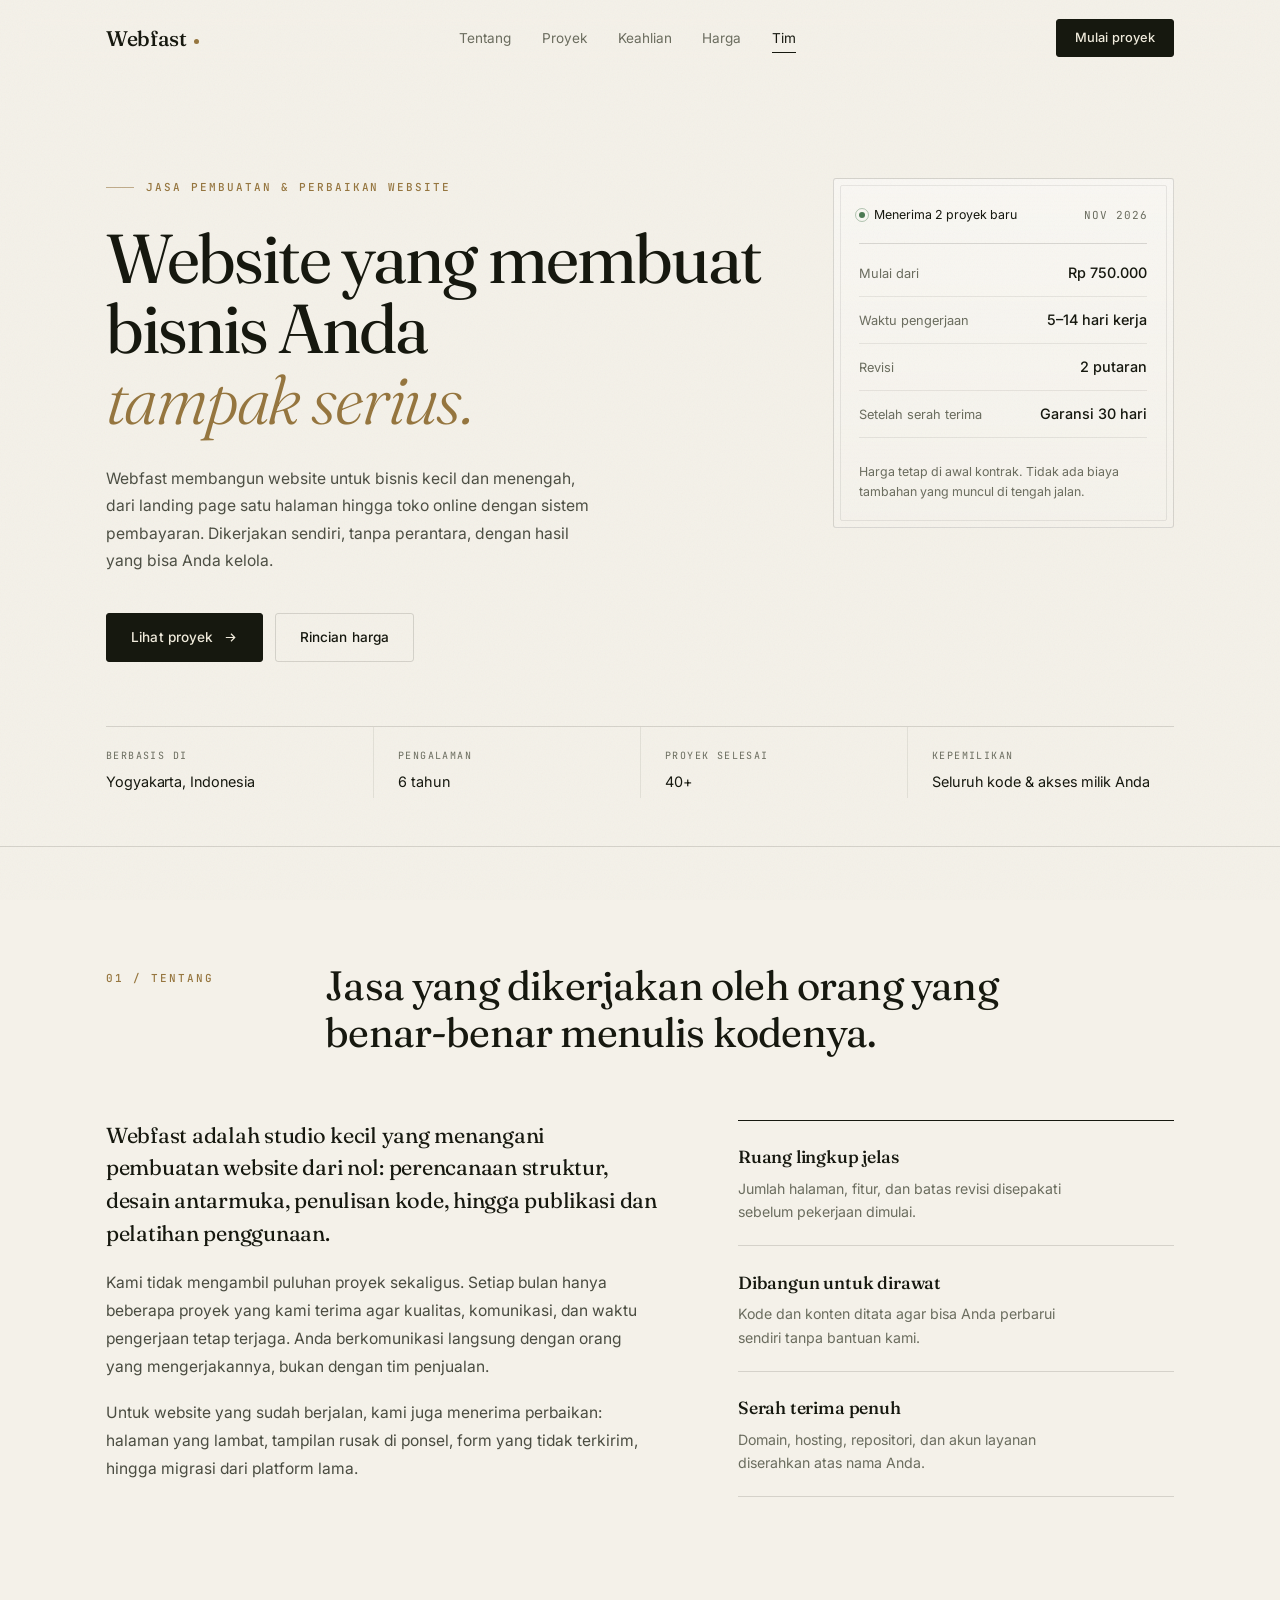
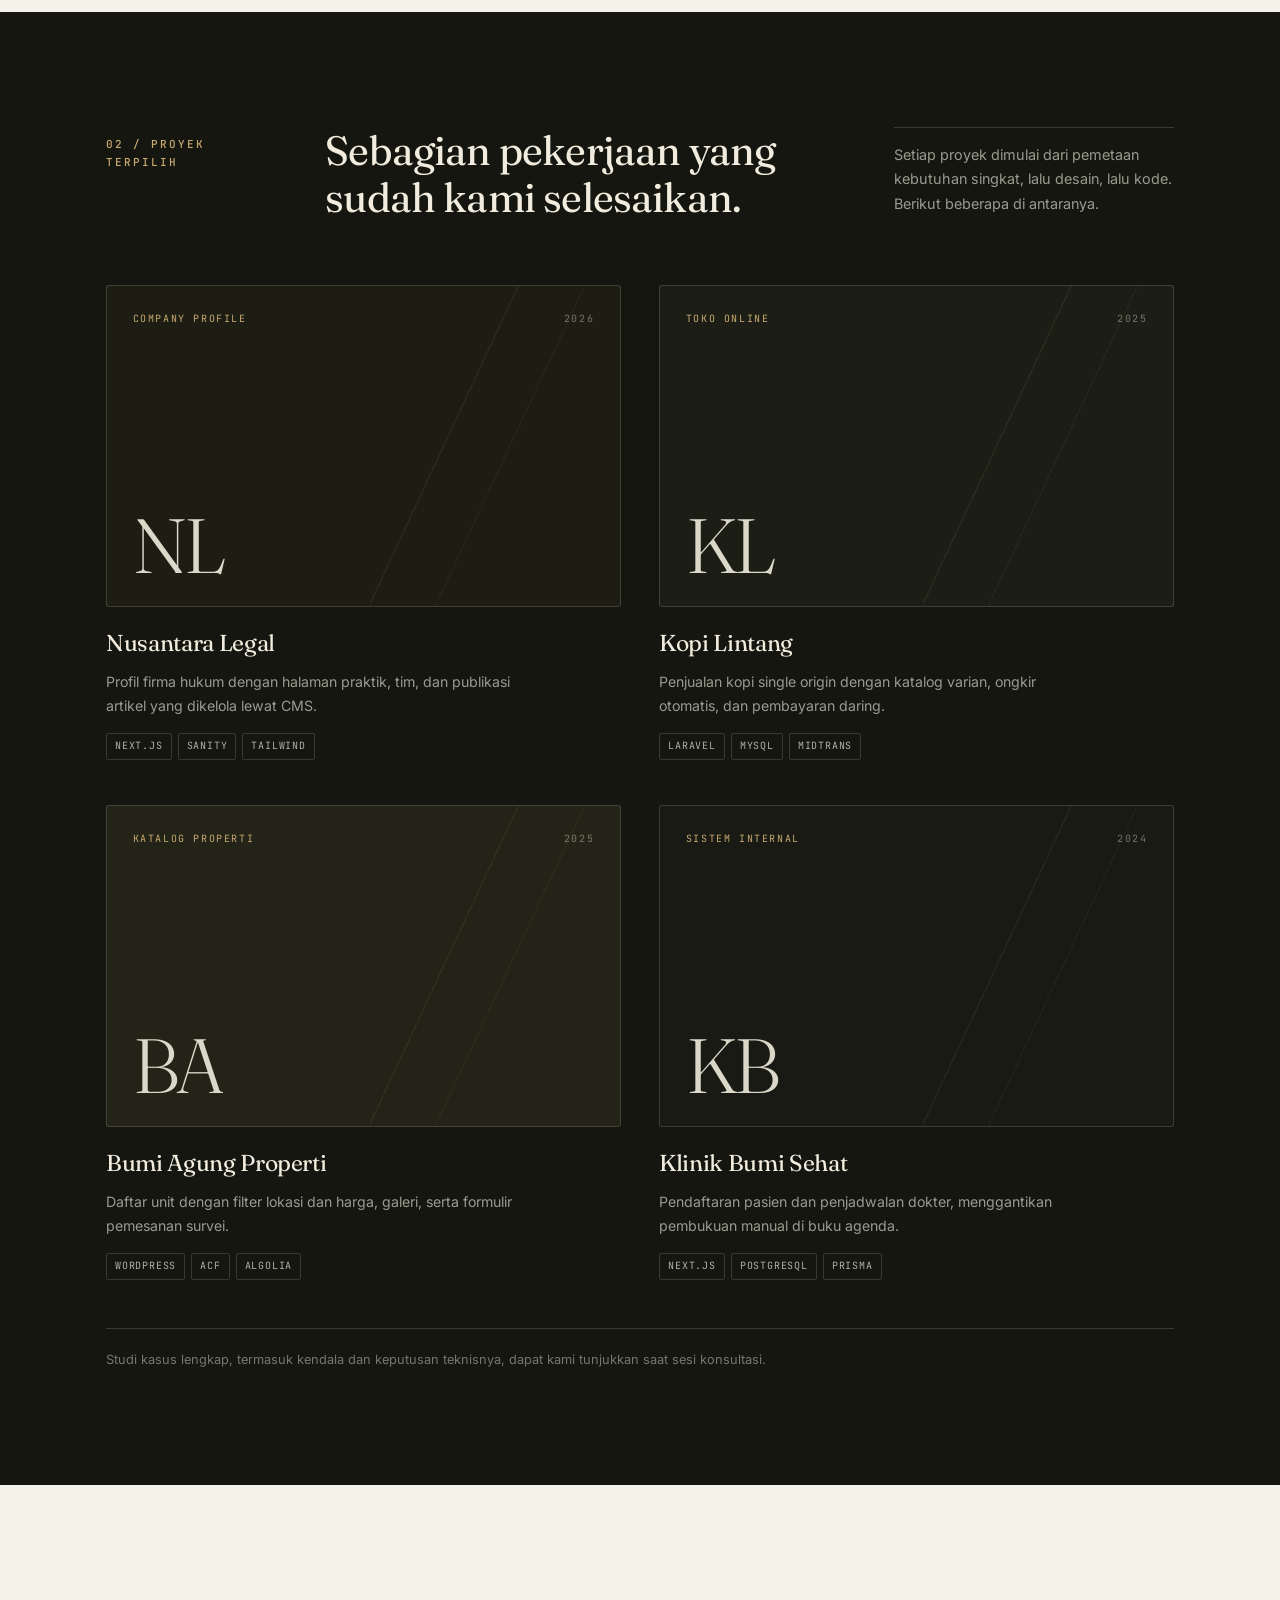
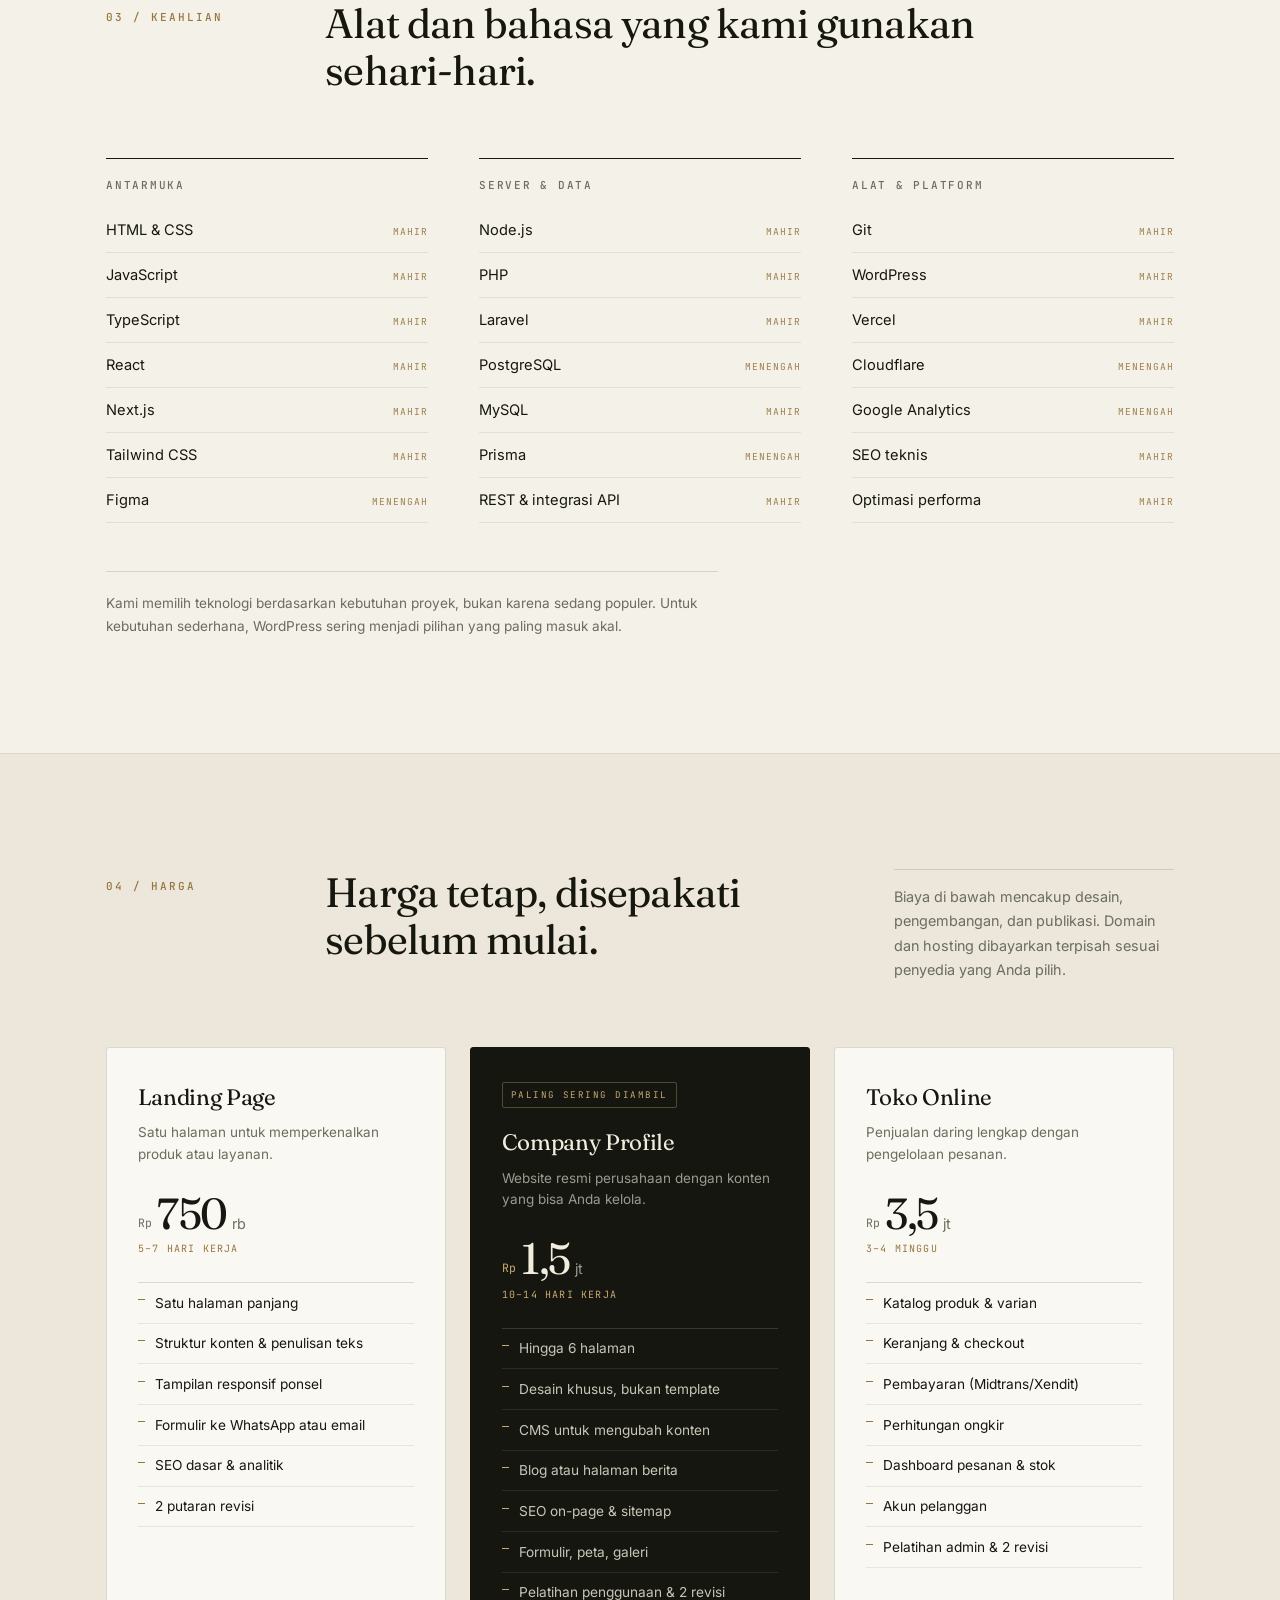
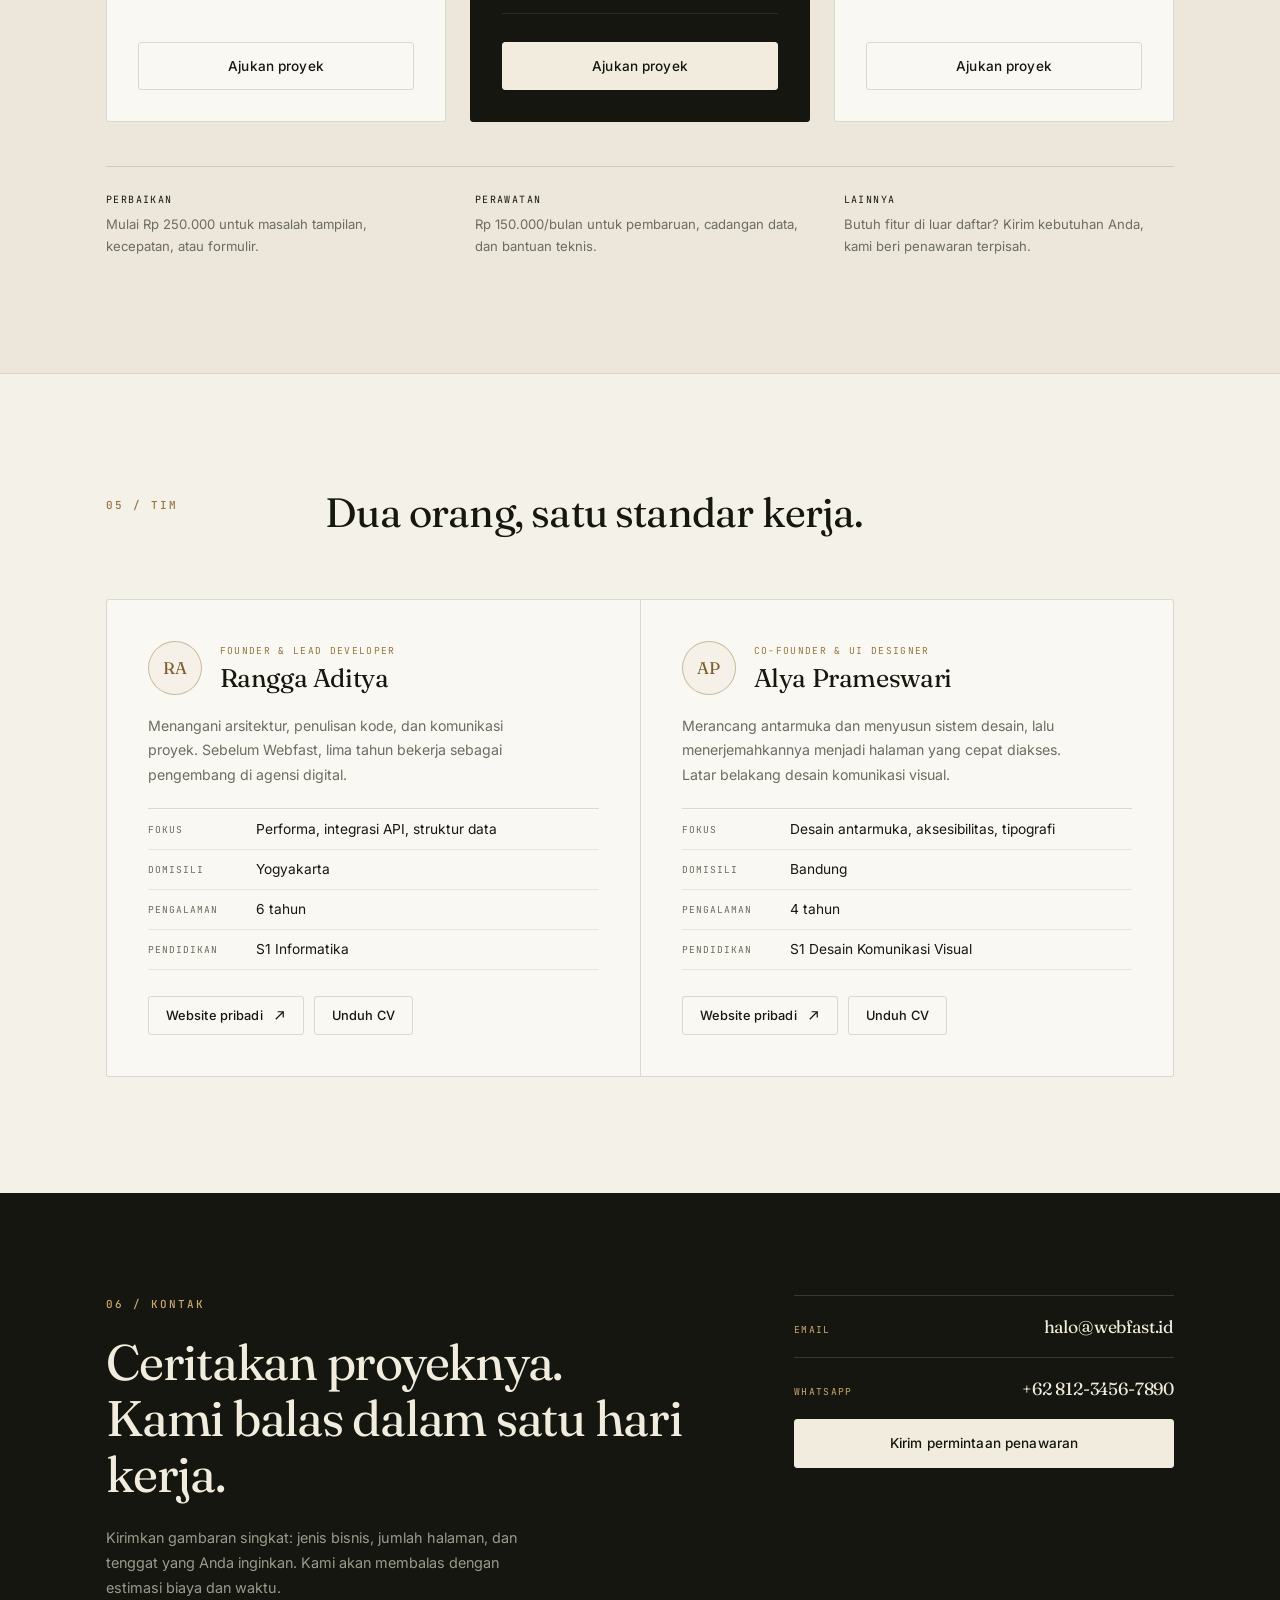
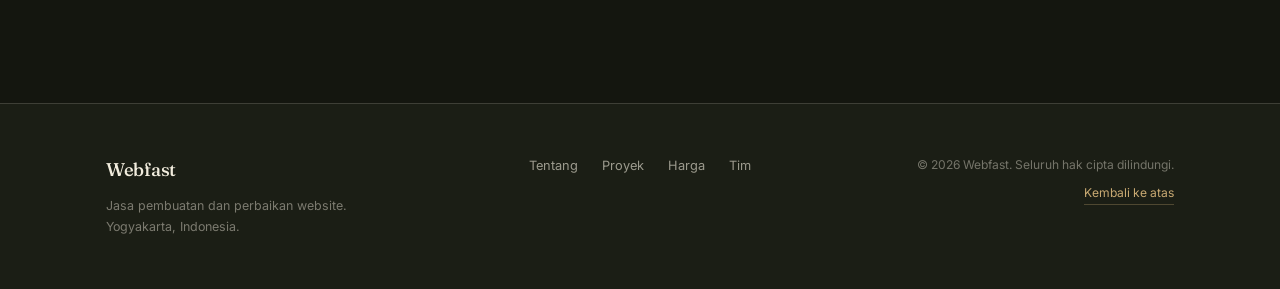
==== index.html @ bd0d0529 "Add files via upload" ====
<!DOCTYPE html>
<html lang="id" class="no-js">
<head>
  <meta charset="utf-8">
  <meta name="viewport" content="width=device-width, initial-scale=1">
  <title>Webfast — Jasa Pembuatan &amp; Perbaikan Website</title>
  <meta name="description" content="Webfast adalah jasa pembuatan dan perbaikan website untuk bisnis kecil hingga menengah. Landing page, company profile, dan toko online dengan pengerjaan rapi dan terukur.">
  <meta name="theme-color" content="#141713">

  <meta property="og:type" content="website">
  <meta property="og:title" content="Webfast — Jasa Pembuatan &amp; Perbaikan Website">
  <meta property="og:description" content="Website yang cepat, rapi, dan siap dipakai. Landing page, company profile, dan toko online.">
  <meta property="og:locale" content="id_ID">

  <link rel="icon" href="data:image/svg+xml,%3Csvg xmlns='http://www.w3.org/2000/svg' viewBox='0 0 64 64'%3E%3Crect width='64' height='64' fill='%23141713'/%3E%3Ctext x='32' y='44' font-family='Georgia,serif' font-size='36' fill='%23EFE9DC' text-anchor='middle'%3EW%3C/text%3E%3C/svg%3E">

  <link rel="preconnect" href="https://fonts.googleapis.com">
  <link rel="preconnect" href="https://fonts.gstatic.com" crossorigin>
  <link href="https://fonts.googleapis.com/css2?family=Fraunces:ital,opsz,wght@0,9..144,300..700;1,9..144,300..600&family=Inter:wght@300;400;500;600&family=JetBrains+Mono:wght@400;500&display=swap" rel="stylesheet">

  <link rel="stylesheet" href="assets/styles.css">
  <script>document.documentElement.classList.replace('no-js', 'js');</script>
</head>
<body id="top">
  <a class="skip-link" href="#main">Lompat ke konten utama</a>

  <header class="site-header" id="siteHeader">
    <div class="shell header-inner">
      <a class="brand" href="#top" aria-label="Webfast, kembali ke atas">
        <span class="brand-name">Webfast</span>
        <span class="brand-mark" aria-hidden="true"></span>
      </a>

      <nav class="primary-nav" id="primaryNav" aria-label="Navigasi utama">
        <a href="#tentang">Tentang</a>
        <a href="#proyek">Proyek</a>
        <a href="#keahlian">Keahlian</a>
        <a href="#harga">Harga</a>
        <a href="#tim">Tim</a>
      </nav>

      <div class="header-actions">
        <a class="btn btn-solid btn-sm header-cta" href="#kontak">Mulai proyek</a>
        <button class="nav-toggle" id="navToggle" type="button" aria-expanded="false" aria-controls="primaryNav" aria-label="Buka menu navigasi">
          <span aria-hidden="true"></span>
          <span aria-hidden="true"></span>
        </button>
      </div>
    </div>
  </header>

  <main id="main">

    <!-- ============================ HERO ============================ -->
    <section class="hero">
      <div class="shell hero-grid">
        <div class="hero-copy">
          <p class="eyebrow">Jasa pembuatan &amp; perbaikan website</p>
          <h1 class="hero-title">
            Website yang membuat<br>
            bisnis Anda
            <em>tampak serius.</em>
          </h1>
          <p class="hero-lede">
            Webfast membangun website untuk bisnis kecil dan menengah, dari landing page
            satu halaman hingga toko online dengan sistem pembayaran. Dikerjakan sendiri,
            tanpa perantara, dengan hasil yang bisa Anda kelola.
          </p>

          <div class="hero-actions">
            <a class="btn btn-solid" href="#proyek">
              Lihat proyek
              <svg class="icon-arrow" viewBox="0 0 16 16" aria-hidden="true" focusable="false">
                <path d="M3 8h9M8.5 4l4 4-4 4" fill="none" stroke="currentColor" stroke-width="1.3"/>
              </svg>
            </a>
            <a class="btn btn-line" href="#harga">Rincian harga</a>
          </div>
        </div>

        <aside class="hero-panel" aria-label="Ringkasan layanan">
          <div class="panel-top">
            <span class="status"><span class="status-dot" aria-hidden="true"></span>Menerima 2 proyek baru</span>
            <span class="mono muted">Nov 2026</span>
          </div>

          <dl class="panel-list">
            <div>
              <dt>Mulai dari</dt>
              <dd>Rp 750.000</dd>
            </div>
            <div>
              <dt>Waktu pengerjaan</dt>
              <dd>5–14 hari kerja</dd>
            </div>
            <div>
              <dt>Revisi</dt>
              <dd>2 putaran</dd>
            </div>
            <div>
              <dt>Setelah serah terima</dt>
              <dd>Garansi 30 hari</dd>
            </div>
          </dl>

          <p class="panel-note">
            Harga tetap di awal kontrak. Tidak ada biaya tambahan yang muncul di tengah jalan.
          </p>
        </aside>
      </div>

      <div class="shell">
        <ul class="hero-meta">
          <li><span class="meta-key">Berbasis di</span><span class="meta-value">Yogyakarta, Indonesia</span></li>
          <li><span class="meta-key">Pengalaman</span><span class="meta-value">6 tahun</span></li>
          <li><span class="meta-key">Proyek selesai</span><span class="meta-value">40+</span></li>
          <li><span class="meta-key">Kepemilikan</span><span class="meta-value">Seluruh kode &amp; akses milik Anda</span></li>
        </ul>
      </div>
    </section>

    <!-- ============================ TENTANG ============================ -->
    <section class="section about" id="tentang">
      <div class="shell">
        <div class="section-head">
          <p class="section-index">01 / Tentang</p>
          <h2 class="section-title">Jasa yang dikerjakan oleh orang yang benar-benar menulis kodenya.</h2>
        </div>

        <div class="about-grid">
          <div class="about-copy">
            <p class="lead">
              Webfast adalah studio kecil yang menangani pembuatan website dari nol:
              perencanaan struktur, desain antarmuka, penulisan kode, hingga publikasi
              dan pelatihan penggunaan.
            </p>
            <p>
              Kami tidak mengambil puluhan proyek sekaligus. Setiap bulan hanya beberapa
              proyek yang kami terima agar kualitas, komunikasi, dan waktu pengerjaan
              tetap terjaga. Anda berkomunikasi langsung dengan orang yang mengerjakannya,
              bukan dengan tim penjualan.
            </p>
            <p>
              Untuk website yang sudah berjalan, kami juga menerima perbaikan: halaman
              yang lambat, tampilan rusak di ponsel, form yang tidak terkirim, hingga
              migrasi dari platform lama.
            </p>
          </div>

          <div class="about-principles">
            <div class="principle">
              <h3>Ruang lingkup jelas</h3>
              <p>Jumlah halaman, fitur, dan batas revisi disepakati sebelum pekerjaan dimulai.</p>
            </div>
            <div class="principle">
              <h3>Dibangun untuk dirawat</h3>
              <p>Kode dan konten ditata agar bisa Anda perbarui sendiri tanpa bantuan kami.</p>
            </div>
            <div class="principle">
              <h3>Serah terima penuh</h3>
              <p>Domain, hosting, repositori, dan akun layanan diserahkan atas nama Anda.</p>
            </div>
          </div>
        </div>
      </div>
    </section>

    <!-- ============================ PROYEK ============================ -->
    <section class="section projects" id="proyek">
      <div class="shell">
        <div class="section-head section-head--split">
          <div>
            <p class="section-index">02 / Proyek terpilih</p>
            <h2 class="section-title">Sebagian pekerjaan yang sudah kami selesaikan.</h2>
          </div>
          <p class="section-aside">
            Setiap proyek dimulai dari pemetaan kebutuhan singkat, lalu desain, lalu kode.
            Berikut beberapa di antaranya.
          </p>
        </div>

        <div class="project-grid">
          <article class="project">
            <div class="project-plate plate-a">
              <div class="plate-top">
                <span class="plate-cat">Company profile</span>
                <span class="plate-year">2026</span>
              </div>
              <span class="plate-mark" aria-hidden="true">NL</span>
            </div>
            <div class="project-body">
              <h3>Nusantara Legal</h3>
              <p>Profil firma hukum dengan halaman praktik, tim, dan publikasi artikel yang dikelola lewat CMS.</p>
              <ul class="tags">
                <li>Next.js</li><li>Sanity</li><li>Tailwind</li>
              </ul>
            </div>
          </article>

          <article class="project">
            <div class="project-plate plate-b">
              <div class="plate-top">
                <span class="plate-cat">Toko online</span>
                <span class="plate-year">2025</span>
              </div>
              <span class="plate-mark" aria-hidden="true">KL</span>
            </div>
            <div class="project-body">
              <h3>Kopi Lintang</h3>
              <p>Penjualan kopi single origin dengan katalog varian, ongkir otomatis, dan pembayaran daring.</p>
              <ul class="tags">
                <li>Laravel</li><li>MySQL</li><li>Midtrans</li>
              </ul>
            </div>
          </article>

          <article class="project">
            <div class="project-plate plate-c">
              <div class="plate-top">
                <span class="plate-cat">Katalog properti</span>
                <span class="plate-year">2025</span>
              </div>
              <span class="plate-mark" aria-hidden="true">BA</span>
            </div>
            <div class="project-body">
              <h3>Bumi Agung Properti</h3>
              <p>Daftar unit dengan filter lokasi dan harga, galeri, serta formulir pemesanan survei.</p>
              <ul class="tags">
                <li>WordPress</li><li>ACF</li><li>Algolia</li>
              </ul>
            </div>
          </article>

          <article class="project">
            <div class="project-plate plate-d">
              <div class="plate-top">
                <span class="plate-cat">Sistem internal</span>
                <span class="plate-year">2024</span>
              </div>
              <span class="plate-mark" aria-hidden="true">KB</span>
            </div>
            <div class="project-body">
              <h3>Klinik Bumi Sehat</h3>
              <p>Pendaftaran pasien dan penjadwalan dokter, menggantikan pembukuan manual di buku agenda.</p>
              <ul class="tags">
                <li>Next.js</li><li>PostgreSQL</li><li>Prisma</li>
              </ul>
            </div>
          </article>
        </div>

        <p class="project-footnote">
          Studi kasus lengkap, termasuk kendala dan keputusan teknisnya, dapat kami tunjukkan saat sesi konsultasi.
        </p>
      </div>
    </section>

    <!-- ============================ KEAHLIAN ============================ -->
    <section class="section skills" id="keahlian">
      <div class="shell">
        <div class="section-head">
          <p class="section-index">03 / Keahlian</p>
          <h2 class="section-title">Alat dan bahasa yang kami gunakan sehari-hari.</h2>
        </div>

        <div class="skills-grid">
          <div class="skill-group">
            <h3>Antarmuka</h3>
            <ul class="skill-list">
              <li><span>HTML &amp; CSS</span><span class="skill-level">Mahir</span></li>
              <li><span>JavaScript</span><span class="skill-level">Mahir</span></li>
              <li><span>TypeScript</span><span class="skill-level">Mahir</span></li>
              <li><span>React</span><span class="skill-level">Mahir</span></li>
              <li><span>Next.js</span><span class="skill-level">Mahir</span></li>
              <li><span>Tailwind CSS</span><span class="skill-level">Mahir</span></li>
              <li><span>Figma</span><span class="skill-level">Menengah</span></li>
            </ul>
          </div>

          <div class="skill-group">
            <h3>Server &amp; data</h3>
            <ul class="skill-list">
              <li><span>Node.js</span><span class="skill-level">Mahir</span></li>
              <li><span>PHP</span><span class="skill-level">Mahir</span></li>
              <li><span>Laravel</span><span class="skill-level">Mahir</span></li>
              <li><span>PostgreSQL</span><span class="skill-level">Menengah</span></li>
              <li><span>MySQL</span><span class="skill-level">Mahir</span></li>
              <li><span>Prisma</span><span class="skill-level">Menengah</span></li>
              <li><span>REST &amp; integrasi API</span><span class="skill-level">Mahir</span></li>
            </ul>
          </div>

          <div class="skill-group">
            <h3>Alat &amp; platform</h3>
            <ul class="skill-list">
              <li><span>Git</span><span class="skill-level">Mahir</span></li>
              <li><span>WordPress</span><span class="skill-level">Mahir</span></li>
              <li><span>Vercel</span><span class="skill-level">Mahir</span></li>
              <li><span>Cloudflare</span><span class="skill-level">Menengah</span></li>
              <li><span>Google Analytics</span><span class="skill-level">Menengah</span></li>
              <li><span>SEO teknis</span><span class="skill-level">Mahir</span></li>
              <li><span>Optimasi performa</span><span class="skill-level">Mahir</span></li>
            </ul>
          </div>
        </div>

        <p class="skills-note">
          Kami memilih teknologi berdasarkan kebutuhan proyek, bukan karena sedang populer.
          Untuk kebutuhan sederhana, WordPress sering menjadi pilihan yang paling masuk akal.
        </p>
      </div>
    </section>

    <!-- ============================ HARGA ============================ -->
    <section class="section pricing" id="harga">
      <div class="shell">
        <div class="section-head section-head--split">
          <div>
            <p class="section-index">04 / Harga</p>
            <h2 class="section-title">Harga tetap, disepakati sebelum mulai.</h2>
          </div>
          <p class="section-aside">
            Biaya di bawah mencakup desain, pengembangan, dan publikasi.
            Domain dan hosting dibayarkan terpisah sesuai penyedia yang Anda pilih.
          </p>
        </div>

        <div class="price-grid">
          <div class="price-card">
            <div class="price-head">
              <h3>Landing Page</h3>
              <p class="price-desc">Satu halaman untuk memperkenalkan produk atau layanan.</p>
            </div>
            <p class="price-amount"><span class="currency">Rp</span>750<span class="unit">rb</span></p>
            <p class="price-time">5–7 hari kerja</p>
            <ul class="price-features">
              <li>Satu halaman panjang</li>
              <li>Struktur konten &amp; penulisan teks</li>
              <li>Tampilan responsif ponsel</li>
              <li>Formulir ke WhatsApp atau email</li>
              <li>SEO dasar &amp; analitik</li>
              <li>2 putaran revisi</li>
            </ul>
            <a class="btn btn-line btn-block" href="#kontak">Ajukan proyek</a>
          </div>

          <div class="price-card price-card--featured">
            <div class="price-head">
              <div class="price-flag">Paling sering diambil</div>
              <h3>Company Profile</h3>
              <p class="price-desc">Website resmi perusahaan dengan konten yang bisa Anda kelola.</p>
            </div>
            <p class="price-amount"><span class="currency">Rp</span>1,5<span class="unit">jt</span></p>
            <p class="price-time">10–14 hari kerja</p>
            <ul class="price-features">
              <li>Hingga 6 halaman</li>
              <li>Desain khusus, bukan template</li>
              <li>CMS untuk mengubah konten</li>
              <li>Blog atau halaman berita</li>
              <li>SEO on-page &amp; sitemap</li>
              <li>Formulir, peta, galeri</li>
              <li>Pelatihan penggunaan &amp; 2 revisi</li>
            </ul>
            <a class="btn btn-solid btn-block" href="#kontak">Ajukan proyek</a>
          </div>

          <div class="price-card">
            <div class="price-head">
              <h3>Toko Online</h3>
              <p class="price-desc">Penjualan daring lengkap dengan pengelolaan pesanan.</p>
            </div>
            <p class="price-amount"><span class="currency">Rp</span>3,5<span class="unit">jt</span></p>
            <p class="price-time">3–4 minggu</p>
            <ul class="price-features">
              <li>Katalog produk &amp; varian</li>
              <li>Keranjang &amp; checkout</li>
              <li>Pembayaran (Midtrans/Xendit)</li>
              <li>Perhitungan ongkir</li>
              <li>Dashboard pesanan &amp; stok</li>
              <li>Akun pelanggan</li>
              <li>Pelatihan admin &amp; 2 revisi</li>
            </ul>
            <a class="btn btn-line btn-block" href="#kontak">Ajukan proyek</a>
          </div>
        </div>

        <div class="price-notes">
          <p><span class="mono">Perbaikan</span> Mulai Rp 250.000 untuk masalah tampilan, kecepatan, atau formulir.</p>
          <p><span class="mono">Perawatan</span> Rp 150.000/bulan untuk pembaruan, cadangan data, dan bantuan teknis.</p>
          <p><span class="mono">Lainnya</span> Butuh fitur di luar daftar? Kirim kebutuhan Anda, kami beri penawaran terpisah.</p>
        </div>
      </div>
    </section>

    <!-- ============================ TIM ============================ -->
    <section class="section team" id="tim">
      <div class="shell">
        <div class="section-head">
          <p class="section-index">05 / Tim</p>
          <h2 class="section-title">Dua orang, satu standar kerja.</h2>
        </div>

        <div class="team-panel">
          <article class="person">
            <div class="person-head">
              <span class="monogram" aria-hidden="true">RA</span>
              <div>
                <p class="person-role">Founder &amp; Lead Developer</p>
                <h3 class="person-name">Rangga Aditya</h3>
              </div>
            </div>

            <p class="person-bio">
              Menangani arsitektur, penulisan kode, dan komunikasi proyek. Sebelum
              Webfast, lima tahun bekerja sebagai pengembang di agensi digital.
            </p>

            <dl class="person-data">
              <div><dt>Fokus</dt><dd>Performa, integrasi API, struktur data</dd></div>
              <div><dt>Domisili</dt><dd>Yogyakarta</dd></div>
              <div><dt>Pengalaman</dt><dd>6 tahun</dd></div>
              <div><dt>Pendidikan</dt><dd>S1 Informatika</dd></div>
            </dl>

            <div class="person-actions">
              <a class="btn btn-line" href="https://ranggaaditya.example.com" target="_blank" rel="noopener">
                Website pribadi
                <svg class="icon-arrow" viewBox="0 0 16 16" aria-hidden="true" focusable="false">
                  <path d="M4 12L12 4M6 4h6v6" fill="none" stroke="currentColor" stroke-width="1.3"/>
                </svg>
              </a>
              <a class="btn btn-line" href="assets/cv-rangga-aditya.pdf" download>Unduh CV</a>
            </div>
          </article>

          <article class="person">
            <div class="person-head">
              <span class="monogram" aria-hidden="true">AP</span>
              <div>
                <p class="person-role">Co-founder &amp; UI Designer</p>
                <h3 class="person-name">Alya Prameswari</h3>
              </div>
            </div>

            <p class="person-bio">
              Merancang antarmuka dan menyusun sistem desain, lalu menerjemahkannya
              menjadi halaman yang cepat diakses. Latar belakang desain komunikasi visual.
            </p>

            <dl class="person-data">
              <div><dt>Fokus</dt><dd>Desain antarmuka, aksesibilitas, tipografi</dd></div>
              <div><dt>Domisili</dt><dd>Bandung</dd></div>
              <div><dt>Pengalaman</dt><dd>4 tahun</dd></div>
              <div><dt>Pendidikan</dt><dd>S1 Desain Komunikasi Visual</dd></div>
            </dl>

            <div class="person-actions">
              <a class="btn btn-line" href="https://alyaprameswari.example.com" target="_blank" rel="noopener">
                Website pribadi
                <svg class="icon-arrow" viewBox="0 0 16 16" aria-hidden="true" focusable="false">
                  <path d="M4 12L12 4M6 4h6v6" fill="none" stroke="currentColor" stroke-width="1.3"/>
                </svg>
              </a>
              <a class="btn btn-line" href="assets/cv-alya-prameswari.pdf" download>Unduh CV</a>
            </div>
          </article>
        </div>
      </div>
    </section>

    <!-- ============================ KONTAK ============================ -->
    <section class="contact" id="kontak">
      <div class="shell contact-inner">
        <div class="contact-copy">
          <p class="section-index section-index--light">06 / Kontak</p>
          <h2 class="contact-title">Ceritakan proyeknya.<br>Kami balas dalam satu hari kerja.</h2>
          <p class="contact-note">
            Kirimkan gambaran singkat: jenis bisnis, jumlah halaman, dan tenggat yang Anda inginkan.
            Kami akan membalas dengan estimasi biaya dan waktu.
          </p>
        </div>

        <div class="contact-actions">
          <a class="contact-link" href="mailto:halo@webfast.id">
            <span class="contact-label">Email</span>
            <span class="contact-value">halo@webfast.id</span>
          </a>
          <a class="contact-link" href="https://wa.me/6281234567890?text=Halo%20Webfast%2C%20saya%20ingin%20konsultasi%20pembuatan%20website." target="_blank" rel="noopener">
            <span class="contact-label">WhatsApp</span>
            <span class="contact-value">+62 812-3456-7890</span>
          </a>
          <a class="btn btn-solid btn-block" href="mailto:halo@webfast.id?subject=Permintaan%20penawaran%20website">
            Kirim permintaan penawaran
          </a>
        </div>
      </div>
    </section>
  </main>

  <footer class="site-footer">
    <div class="shell footer-inner">
      <div class="footer-brand">
        <span class="brand-name">Webfast</span>
        <p>Jasa pembuatan dan perbaikan website.<br>Yogyakarta, Indonesia.</p>
      </div>

      <nav class="footer-nav" aria-label="Navigasi footer">
        <a href="#tentang">Tentang</a>
        <a href="#proyek">Proyek</a>
        <a href="#harga">Harga</a>
        <a href="#tim">Tim</a>
      </nav>

      <div class="footer-meta">
        <p>&copy; <span id="year">2026</span> Webfast. Seluruh hak cipta dilindungi.</p>
        <a class="to-top" href="#top">Kembali ke atas</a>
      </div>
    </div>
  </footer>

  <script src="assets/main.js" defer></script>
</body>
</html>
---- assets/styles.css ----
/* ==========================================================================
   Webfast — stylesheet
   1. Tokens & reset
   2. Typography & primitives
   3. Header
   4. Hero
   5. Sections (tentang, proyek, keahlian, harga, tim)
   6. Contact & footer
   7. Responsive & motion
   ========================================================================== */

/* 1. Tokens & reset ------------------------------------------------------- */
:root {
  --paper: #f4f1e9;
  --paper-soft: #faf8f2;
  --paper-deep: #ece7da;
  --ink: #16180f;
  --ink-2: #24261c;
  --ink-bg: #14160f;
  --ink-bg-2: #1b1e15;
  --muted: #6b6d5f;
  --cream: #f1ecdd;
  --cream-muted: rgba(241, 236, 221, 0.62);
  --brass: #96763f;
  --brass-deep: #7c5f2d;
  --brass-soft: #c8a972;
  --line: rgba(22, 24, 15, 0.14);
  --line-soft: rgba(22, 24, 15, 0.08);
  --line-dark: rgba(241, 236, 221, 0.16);

  --font-display: "Fraunces", "Iowan Old Style", Georgia, serif;
  --font-body: "Inter", -apple-system, "Segoe UI", Helvetica, Arial, sans-serif;
  --font-mono: "JetBrains Mono", ui-monospace, "SFMono-Regular", Menlo, monospace;

  --shell: 1180px;
  --gutter: clamp(1.25rem, 5vw, 3.5rem);
  --header-h: 76px;
  --radius: 3px;
  --ease: cubic-bezier(0.22, 0.68, 0.24, 1);
}

*,
*::before,
*::after {
  box-sizing: border-box;
}

html {
  -webkit-text-size-adjust: 100%;
  scroll-behavior: smooth;
}

body {
  margin: 0;
  background: var(--paper);
  color: var(--ink);
  font-family: var(--font-body);
  font-size: 1rem;
  line-height: 1.65;
  font-weight: 400;
  -webkit-font-smoothing: antialiased;
  text-rendering: optimizeLegibility;
  overflow-x: hidden;
}

/* Material grain — very low opacity, keeps flat color from feeling synthetic */
body::after {
  content: "";
  position: fixed;
  inset: 0;
  z-index: 9990;
  pointer-events: none;
  opacity: 0.045;
  mix-blend-mode: multiply;
  background-image: url("data:image/svg+xml,%3Csvg xmlns='http://www.w3.org/2000/svg' width='140' height='140'%3E%3Cfilter id='n'%3E%3CfeTurbulence type='fractalNoise' baseFrequency='0.75' numOctaves='3' stitchTiles='stitch'/%3E%3C/filter%3E%3Crect width='140' height='140' filter='url(%23n)'/%3E%3C/svg%3E");
}

img,
svg {
  display: block;
  max-width: 100%;
}

h1, h2, h3, h4, p, ul, dl, dd, figure {
  margin: 0;
}

ul {
  padding: 0;
  list-style: none;
}

a {
  color: inherit;
  text-decoration: none;
}

button {
  font: inherit;
  color: inherit;
  background: none;
  border: 0;
  cursor: pointer;
}

::selection {
  background: var(--brass);
  color: var(--cream);
}

:focus-visible {
  outline: 2px solid var(--brass);
  outline-offset: 3px;
}

.skip-link {
  position: fixed;
  top: 12px;
  left: 12px;
  z-index: 10000;
  padding: 10px 16px;
  background: var(--ink);
  color: var(--cream);
  font-size: 0.8rem;
  transform: translateY(-200%);
  transition: transform 0.2s var(--ease);
}

.skip-link:focus {
  transform: none;
}

/* 2. Typography & primitives --------------------------------------------- */
.shell {
  width: 100%;
  max-width: var(--shell);
  margin-inline: auto;
  padding-inline: var(--gutter);
}

.mono {
  font-family: var(--font-mono);
  font-size: 0.6875rem;
  letter-spacing: 0.08em;
  text-transform: uppercase;
}

.muted {
  color: var(--muted);
}

[id] {
  scroll-margin-top: calc(var(--header-h) + 16px);
}

.eyebrow,
.section-index {
  font-family: var(--font-mono);
  font-size: 0.6875rem;
  font-weight: 500;
  letter-spacing: 0.18em;
  text-transform: uppercase;
  color: var(--brass);
}

.eyebrow {
  display: flex;
  align-items: center;
  gap: 12px;
  margin-bottom: 26px;
}

.eyebrow::before {
  content: "";
  width: 28px;
  height: 1px;
  background: var(--brass);
  opacity: 0.55;
}

.section {
  padding-block: clamp(4.5rem, 9vw, 8rem);
}

.section-head {
  display: grid;
  grid-template-columns: 168px minmax(0, 1fr);
  gap: clamp(1.5rem, 4vw, 4rem);
  align-items: start;
  margin-bottom: clamp(2.5rem, 5vw, 4.25rem);
}

.section-index {
  padding-top: 0.65em;
}

.section-title {
  font-family: var(--font-display);
  font-weight: 400;
  font-size: clamp(1.75rem, 3.2vw, 2.85rem);
  line-height: 1.14;
  letter-spacing: -0.02em;
  max-width: 26ch;
  font-variation-settings: "SOFT" 0, "WONK" 0;
}

.section-head--split {
  grid-template-columns: 168px minmax(0, 1fr) 280px;
}

.section-head--split > div:first-child {
  display: contents;
}

.section-aside {
  font-size: 0.9rem;
  line-height: 1.7;
  color: var(--muted);
  padding-top: 0.9rem;
  border-top: 1px solid var(--line);
}

/* Buttons */
.btn {
  display: inline-flex;
  align-items: center;
  justify-content: center;
  gap: 9px;
  padding: 0.95rem 1.5rem;
  border: 1px solid transparent;
  border-radius: var(--radius);
  font-size: 0.85rem;
  font-weight: 500;
  letter-spacing: 0.01em;
  line-height: 1.2;
  white-space: nowrap;
  transition: background-color 0.22s var(--ease), color 0.22s var(--ease),
    border-color 0.22s var(--ease);
}

.btn-sm {
  padding: 0.65rem 1.1rem;
  font-size: 0.8rem;
}

.btn-block {
  width: 100%;
}

.btn-solid {
  background: var(--ink);
  color: var(--cream);
  border-color: var(--ink);
}

.btn-solid:hover {
  background: var(--brass-deep);
  border-color: var(--brass-deep);
  color: #fff;
}

.btn-line {
  border-color: var(--line);
  color: var(--ink);
}

.btn-line:hover {
  border-color: rgba(22, 24, 15, 0.42);
  background: rgba(22, 24, 15, 0.035);
}

.btn .icon-arrow {
  width: 15px;
  height: 15px;
  flex: none;
  transition: transform 0.22s var(--ease);
}

.btn:hover .icon-arrow {
  transform: translateX(2px);
}

/* 3. Header -------------------------------------------------------------- */
.site-header {
  position: fixed;
  inset: 0 0 auto;
  z-index: 100;
  background: rgba(244, 241, 233, 0.82);
  backdrop-filter: blur(14px) saturate(120%);
  -webkit-backdrop-filter: blur(14px) saturate(120%);
  border-bottom: 1px solid transparent;
  transition: border-color 0.3s var(--ease), background-color 0.3s var(--ease);
}

.site-header.is-scrolled {
  border-bottom-color: var(--line);
  background: rgba(244, 241, 233, 0.94);
}

.header-inner {
  display: flex;
  align-items: center;
  justify-content: space-between;
  gap: 2rem;
  height: var(--header-h);
}

.brand {
  display: inline-flex;
  align-items: baseline;
  gap: 7px;
}

.brand-name {
  font-family: var(--font-display);
  font-size: 1.32rem;
  font-weight: 500;
  letter-spacing: -0.015em;
}

.brand-mark {
  width: 5px;
  height: 5px;
  border-radius: 50%;
  background: var(--brass);
  transform: translateY(-2px);
}

.primary-nav {
  display: flex;
  align-items: center;
  gap: clamp(1.25rem, 2.4vw, 2.25rem);
}

.primary-nav a {
  position: relative;
  font-size: 0.85rem;
  color: var(--muted);
  padding-block: 4px;
  transition: color 0.2s var(--ease);
}

.primary-nav a::after {
  content: "";
  position: absolute;
  left: 0;
  right: 0;
  bottom: 0;
  height: 1px;
  background: var(--ink);
  transform: scaleX(0);
  transform-origin: left;
  transition: transform 0.28s var(--ease);
}

.primary-nav a:hover,
.primary-nav a.is-active {
  color: var(--ink);
}

.primary-nav a:hover::after,
.primary-nav a.is-active::after {
  transform: scaleX(1);
}

.header-actions {
  display: flex;
  align-items: center;
  gap: 0.75rem;
}

.nav-toggle {
  display: none;
  width: 40px;
  height: 40px;
  border: 1px solid var(--line);
  border-radius: var(--radius);
  padding: 0;
  position: relative;
}

.nav-toggle span {
  position: absolute;
  left: 11px;
  width: 16px;
  height: 1px;
  background: var(--ink);
  transition: transform 0.25s var(--ease), top 0.25s var(--ease);
}

.nav-toggle span:nth-child(1) { top: 17px; }
.nav-toggle span:nth-child(2) { top: 22px; }

.nav-toggle[aria-expanded="true"] span:nth-child(1) {
  top: 20px;
  transform: rotate(45deg);
}

.nav-toggle[aria-expanded="true"] span:nth-child(2) {
  top: 20px;
  transform: rotate(-45deg);
}

/* 4. Hero ---------------------------------------------------------------- */
.hero {
  padding-top: calc(var(--header-h) + clamp(3.5rem, 8vw, 7rem));
  padding-bottom: clamp(2rem, 4vw, 3rem);
}

.hero-grid {
  display: grid;
  grid-template-columns: minmax(0, 1.32fr) minmax(300px, 0.68fr);
  gap: clamp(2.5rem, 5vw, 5.5rem);
  align-items: start;
}

.hero-title {
  font-family: var(--font-display);
  font-weight: 400;
  font-size: clamp(2.5rem, 5.4vw, 4.6rem);
  line-height: 1.02;
  letter-spacing: -0.03em;
  max-width: 18ch;
  font-variation-settings: "SOFT" 0, "WONK" 0;
}

.hero-title em {
  display: block;
  font-style: italic;
  font-weight: 300;
  color: var(--brass);
  letter-spacing: -0.025em;
}

.hero-lede {
  max-width: 50ch;
  margin-top: clamp(1.5rem, 2.4vw, 2.1rem);
  font-size: clamp(0.98rem, 1.15vw, 1.075rem);
  line-height: 1.75;
  color: #4d4f44;
}

.hero-actions {
  display: flex;
  flex-wrap: wrap;
  gap: 0.75rem;
  margin-top: clamp(1.75rem, 3vw, 2.5rem);
}

.hero-panel {
  border: 1px solid var(--line);
  border-radius: var(--radius);
  padding: clamp(1.4rem, 2vw, 1.85rem);
  background: linear-gradient(180deg, rgba(255, 255, 255, 0.45), rgba(255, 255, 255, 0.12));
  position: relative;
}

.hero-panel::before {
  content: "";
  position: absolute;
  inset: 6px;
  border: 1px solid var(--line-soft);
  border-radius: 2px;
  pointer-events: none;
}

.panel-top {
  display: flex;
  align-items: center;
  justify-content: space-between;
  gap: 1rem;
  padding-bottom: 1.1rem;
  border-bottom: 1px solid var(--line);
}

.status {
  display: inline-flex;
  align-items: center;
  gap: 9px;
  font-size: 0.775rem;
  color: var(--ink);
}

.status-dot {
  position: relative;
  width: 6px;
  height: 6px;
  border-radius: 50%;
  background: #4c7a53;
  flex: none;
}

.status-dot::after {
  content: "";
  position: absolute;
  inset: -4px;
  border-radius: 50%;
  border: 1px solid rgba(76, 122, 83, 0.4);
}

.panel-list {
  padding-block: 0.35rem;
}

.panel-list > div {
  display: flex;
  align-items: baseline;
  justify-content: space-between;
  gap: 1rem;
  padding-block: 0.7rem;
  border-bottom: 1px solid var(--line-soft);
}

.panel-list dt {
  font-size: 0.8rem;
  color: var(--muted);
}

.panel-list dd {
  font-size: 0.9rem;
  font-weight: 500;
  text-align: right;
}

.panel-note {
  margin-top: 1.15rem;
  font-size: 0.775rem;
  line-height: 1.6;
  color: var(--muted);
}

.hero-meta {
  display: grid;
  grid-template-columns: repeat(4, minmax(0, 1fr));
  margin-top: clamp(2.75rem, 5vw, 4.5rem);
  border-top: 1px solid var(--line);
}

.hero-meta li {
  padding: 1.35rem 1.5rem 0.25rem 0;
  display: flex;
  flex-direction: column;
  gap: 0.35rem;
}

.hero-meta li + li {
  padding-left: 1.5rem;
  border-left: 1px solid var(--line-soft);
}

.meta-key {
  font-family: var(--font-mono);
  font-size: 0.625rem;
  letter-spacing: 0.14em;
  text-transform: uppercase;
  color: var(--muted);
}

.meta-value {
  font-size: 0.9rem;
  letter-spacing: -0.005em;
}

/* 5a. Tentang ------------------------------------------------------------ */
.about {
  border-top: 1px solid var(--line);
}

.about-grid {
  display: grid;
  grid-template-columns: minmax(0, 1.12fr) minmax(0, 0.88fr);
  gap: clamp(2.5rem, 6vw, 5.5rem);
  align-items: start;
}

.about-copy p {
  max-width: 58ch;
  color: #4a4c41;
  font-size: 0.975rem;
  line-height: 1.8;
}

.about-copy p + p {
  margin-top: 1.15rem;
}

.about-copy .lead {
  font-family: var(--font-display);
  font-size: clamp(1.2rem, 1.7vw, 1.4rem);
  line-height: 1.5;
  letter-spacing: -0.012em;
  color: var(--ink);
  font-weight: 400;
}

.about-principles {
  border-top: 1px solid var(--ink);
}

.principle {
  padding-block: 1.35rem;
  border-bottom: 1px solid var(--line);
}

.principle h3 {
  font-family: var(--font-display);
  font-size: 1.1rem;
  font-weight: 500;
  letter-spacing: -0.01em;
  margin-bottom: 0.35rem;
}

.principle p {
  font-size: 0.885rem;
  line-height: 1.65;
  color: var(--muted);
  max-width: 40ch;
}

/* 5b. Proyek ------------------------------------------------------------- */
.projects {
  background: var(--ink-bg);
  color: var(--cream);
}

.projects .section-index {
  color: var(--brass-soft);
}

.projects .section-aside {
  color: var(--cream-muted);
  border-top-color: var(--line-dark);
}

.project-grid {
  display: grid;
  grid-template-columns: repeat(2, minmax(0, 1fr));
  gap: clamp(1.75rem, 3.5vw, 3rem) clamp(1.5rem, 3vw, 2.5rem);
}

.project {
  display: flex;
  flex-direction: column;
}

.project-plate {
  position: relative;
  aspect-ratio: 16 / 10;
  border: 1px solid var(--line-dark);
  border-radius: var(--radius);
  padding: clamp(1.1rem, 2vw, 1.6rem);
  display: flex;
  flex-direction: column;
  justify-content: space-between;
  overflow: hidden;
  transition: border-color 0.35s var(--ease), background-color 0.35s var(--ease);
}

.project-plate::after {
  content: "";
  position: absolute;
  inset: 0;
  background:
    linear-gradient(115deg, transparent 0 62%, rgba(200, 169, 114, 0.09) 62% 62.2%, transparent 62.2%),
    linear-gradient(115deg, transparent 0 72%, rgba(200, 169, 114, 0.06) 72% 72.2%, transparent 72.2%);
  pointer-events: none;
}

.plate-a { background: rgba(200, 169, 114, 0.055); }
.plate-b { background: rgba(241, 236, 221, 0.035); }
.plate-c { background: rgba(200, 169, 114, 0.085); }
.plate-d { background: rgba(241, 236, 221, 0.02); }

.project-plate:hover {
  border-color: rgba(200, 169, 114, 0.55);
  background-color: rgba(200, 169, 114, 0.1);
}

.plate-top {
  display: flex;
  justify-content: space-between;
  align-items: baseline;
}

.plate-cat,
.plate-year {
  font-family: var(--font-mono);
  font-size: 0.625rem;
  letter-spacing: 0.16em;
  text-transform: uppercase;
}

.plate-cat { color: var(--brass-soft); }

.plate-year {
  color: rgba(241, 236, 221, 0.42);
}

.plate-mark {
  font-family: var(--font-display);
  font-weight: 300;
  font-size: clamp(3rem, 6vw, 5rem);
  line-height: 0.9;
  letter-spacing: -0.05em;
  color: rgba(241, 236, 221, 0.9);
  align-self: flex-start;
}

.project-body {
  padding-top: 1.1rem;
}

.project-body h3 {
  font-family: var(--font-display);
  font-weight: 400;
  font-size: clamp(1.3rem, 1.8vw, 1.55rem);
  letter-spacing: -0.015em;
}

.project-body p {
  margin-top: 0.5rem;
  font-size: 0.885rem;
  line-height: 1.7;
  color: var(--cream-muted);
  max-width: 46ch;
}

.tags {
  display: flex;
  flex-wrap: wrap;
  gap: 6px;
  margin-top: 0.95rem;
}

.tags li {
  font-family: var(--font-mono);
  font-size: 0.625rem;
  letter-spacing: 0.08em;
  text-transform: uppercase;
  color: rgba(241, 236, 221, 0.72);
  border: 1px solid var(--line-dark);
  border-radius: 2px;
  padding: 0.25rem 0.5rem;
}

.project-footnote {
  margin-top: clamp(2rem, 4vw, 3rem);
  padding-top: 1.25rem;
  border-top: 1px solid var(--line-dark);
  font-size: 0.8rem;
  color: rgba(241, 236, 221, 0.45);
}

/* 5c. Keahlian ----------------------------------------------------------- */
.skills-grid {
  display: grid;
  grid-template-columns: repeat(3, minmax(0, 1fr));
  gap: clamp(1.75rem, 4vw, 3.5rem);
}

.skill-group {
  border-top: 1px solid var(--ink);
  padding-top: 1.1rem;
}

.skill-group h3 {
  font-family: var(--font-mono);
  font-size: 0.6875rem;
  font-weight: 500;
  letter-spacing: 0.16em;
  text-transform: uppercase;
  color: var(--muted);
  margin-bottom: 0.85rem;
}

.skill-list li {
  display: flex;
  align-items: baseline;
  justify-content: space-between;
  gap: 1rem;
  padding-block: 0.62rem;
  border-bottom: 1px solid var(--line-soft);
  font-size: 0.915rem;
}

.skill-level {
  font-family: var(--font-mono);
  font-size: 0.6rem;
  letter-spacing: 0.1em;
  text-transform: uppercase;
  color: var(--brass);
  opacity: 0.9;
}

.skills-note {
  margin-top: clamp(2rem, 4vw, 3rem);
  padding-top: 1.25rem;
  border-top: 1px solid var(--line);
  font-size: 0.85rem;
  line-height: 1.7;
  color: var(--muted);
  max-width: 68ch;
}

/* 5d. Harga -------------------------------------------------------------- */
.pricing {
  background: var(--paper-deep);
  border-top: 1px solid var(--line-soft);
  border-bottom: 1px solid var(--line-soft);
}

.price-grid {
  display: grid;
  grid-template-columns: repeat(3, minmax(0, 1fr));
  gap: clamp(1rem, 2vw, 1.5rem);
  align-items: stretch;
}

.price-card {
  display: flex;
  flex-direction: column;
  padding: clamp(1.5rem, 2.4vw, 2.1rem);
  background: var(--paper-soft);
  border: 1px solid var(--line);
  border-radius: var(--radius);
}

.price-card--featured {
  background: var(--ink-bg);
  border-color: var(--ink-bg);
  color: var(--cream);
}

.price-flag {
  display: inline-block;
  font-family: var(--font-mono);
  font-size: 0.575rem;
  letter-spacing: 0.16em;
  text-transform: uppercase;
  color: var(--brass-soft);
  border: 1px solid rgba(200, 169, 114, 0.35);
  border-radius: 2px;
  padding: 0.28rem 0.5rem;
  margin-bottom: 1rem;
}

.price-head h3 {
  font-family: var(--font-display);
  font-size: 1.4rem;
  font-weight: 400;
  letter-spacing: -0.015em;
}

.price-desc {
  margin-top: 0.4rem;
  font-size: 0.845rem;
  line-height: 1.6;
  color: var(--muted);
  max-width: 32ch;
}

.price-card--featured .price-desc {
  color: var(--cream-muted);
}

.price-amount {
  display: flex;
  align-items: baseline;
  gap: 0.3rem;
  margin-top: 1.65rem;
  font-family: var(--font-display);
  font-size: clamp(2.4rem, 3.4vw, 3rem);
  font-weight: 400;
  letter-spacing: -0.035em;
  line-height: 1;
}

.price-amount .currency {
  font-family: var(--font-mono);
  font-size: 0.72rem;
  letter-spacing: 0.04em;
  color: var(--muted);
  transform: translateY(-2px);
}

.price-card--featured .price-amount .currency {
  color: var(--brass-soft);
}

.price-amount .unit {
  font-family: var(--font-body);
  font-size: 0.9rem;
  letter-spacing: 0;
  color: var(--muted);
}

.price-card--featured .price-amount .unit {
  color: var(--cream-muted);
}

.price-time {
  margin-top: 0.4rem;
  font-family: var(--font-mono);
  font-size: 0.625rem;
  letter-spacing: 0.12em;
  text-transform: uppercase;
  color: var(--brass);
}

.price-card--featured .price-time {
  color: var(--brass-soft);
}

.price-features {
  margin-top: 1.5rem;
  margin-bottom: 1.75rem;
  border-top: 1px solid var(--line);
  flex: 1;
}

.price-card--featured .price-features {
  border-top-color: var(--line-dark);
}

.price-features li {
  position: relative;
  padding: 0.6rem 0 0.6rem 1.05rem;
  border-bottom: 1px solid var(--line-soft);
  font-size: 0.855rem;
  line-height: 1.5;
}

.price-card--featured .price-features li {
  border-bottom-color: rgba(241, 236, 221, 0.1);
  color: rgba(241, 236, 221, 0.82);
}

.price-features li::before {
  content: "";
  position: absolute;
  left: 0;
  top: 1.02rem;
  width: 7px;
  height: 1px;
  background: var(--brass);
}

.price-card--featured .price-features li::before {
  background: var(--brass-soft);
}

.price-card--featured .btn-solid {
  background: var(--cream);
  border-color: var(--cream);
  color: var(--ink-bg);
}

.price-card--featured .btn-solid:hover {
  background: var(--brass-soft);
  border-color: var(--brass-soft);
  color: var(--ink-bg);
}

.price-notes {
  display: grid;
  grid-template-columns: repeat(3, minmax(0, 1fr));
  gap: clamp(1rem, 3vw, 2.5rem);
  margin-top: clamp(2rem, 4vw, 2.75rem);
  padding-top: 1.5rem;
  border-top: 1px solid var(--line);
}

.price-notes p {
  font-size: 0.82rem;
  line-height: 1.7;
  color: var(--muted);
}

.price-notes .mono {
  display: block;
  margin-bottom: 0.3rem;
  color: var(--ink);
  font-size: 0.625rem;
  letter-spacing: 0.14em;
}

/* 5e. Tim ---------------------------------------------------------------- */
.team-panel {
  display: grid;
  grid-template-columns: repeat(2, minmax(0, 1fr));
  border: 1px solid var(--line);
  border-radius: var(--radius);
  background: var(--paper-soft);
}

.person {
  padding: clamp(1.5rem, 3.2vw, 2.6rem);
  display: flex;
  flex-direction: column;
}

.person + .person {
  border-left: 1px solid var(--line);
}

.person-head {
  display: flex;
  align-items: center;
  gap: 1.1rem;
}

.monogram {
  flex: none;
  width: 54px;
  height: 54px;
  border-radius: 50%;
  border: 1px solid rgba(150, 118, 63, 0.45);
  display: grid;
  place-items: center;
  font-family: var(--font-display);
  font-size: 1.05rem;
  letter-spacing: 0.02em;
  color: var(--brass-deep);
  background: rgba(150, 118, 63, 0.05);
}

.person-role {
  font-family: var(--font-mono);
  font-size: 0.6rem;
  letter-spacing: 0.14em;
  text-transform: uppercase;
  color: var(--brass);
  margin-bottom: 0.3rem;
}

.person-name {
  font-family: var(--font-display);
  font-size: clamp(1.35rem, 2vw, 1.65rem);
  font-weight: 400;
  letter-spacing: -0.015em;
  line-height: 1.15;
}

.person-bio {
  margin-top: 1.15rem;
  font-size: 0.885rem;
  line-height: 1.72;
  color: var(--muted);
  max-width: 44ch;
}

.person-data {
  margin-top: 1.35rem;
  border-top: 1px solid var(--line);
}

.person-data > div {
  display: grid;
  grid-template-columns: 92px minmax(0, 1fr);
  gap: 1rem;
  padding-block: 0.58rem;
  border-bottom: 1px solid var(--line-soft);
}

.person-data dt {
  font-family: var(--font-mono);
  font-size: 0.6rem;
  letter-spacing: 0.1em;
  text-transform: uppercase;
  color: var(--muted);
  padding-top: 0.2rem;
}

.person-data dd {
  font-size: 0.86rem;
  line-height: 1.5;
}

.person-actions {
  display: flex;
  flex-wrap: wrap;
  gap: 0.6rem;
  margin-top: auto;
  padding-top: 1.6rem;
}

.person-actions .btn {
  padding: 0.7rem 1.05rem;
  font-size: 0.8rem;
}

/* 6. Contact & footer ---------------------------------------------------- */
.contact {
  background: var(--ink-bg);
  color: var(--cream);
  padding-block: clamp(4.5rem, 8vw, 7rem);
}

.contact-inner {
  display: grid;
  grid-template-columns: minmax(0, 1fr) minmax(280px, 380px);
  gap: clamp(2.5rem, 6vw, 6rem);
  align-items: start;
}

.section-index--light {
  color: var(--brass-soft);
  margin-bottom: 1.35rem;
  padding-top: 0;
}

.contact-title {
  font-family: var(--font-display);
  font-weight: 400;
  font-size: clamp(2rem, 3.9vw, 3.35rem);
  line-height: 1.12;
  letter-spacing: -0.025em;
}

.contact-note {
  margin-top: 1.4rem;
  max-width: 48ch;
  font-size: 0.9rem;
  line-height: 1.75;
  color: var(--cream-muted);
}

.contact-actions {
  display: flex;
  flex-direction: column;
  gap: 0;
}

.contact-link {
  display: flex;
  align-items: baseline;
  justify-content: space-between;
  gap: 1rem;
  padding: 1rem 0;
  border-top: 1px solid var(--line-dark);
  transition: color 0.2s var(--ease);
}

.contact-link:last-of-type {
  border-bottom: 1px solid var(--line-dark);
  margin-bottom: 1.5rem;
}

.contact-label {
  font-family: var(--font-mono);
  font-size: 0.6rem;
  letter-spacing: 0.14em;
  text-transform: uppercase;
  color: var(--brass-soft);
}

.contact-value {
  font-family: var(--font-display);
  font-size: 1.1rem;
  letter-spacing: -0.01em;
  transition: color 0.2s var(--ease);
}

.contact-link:hover .contact-value {
  color: var(--brass-soft);
}

.contact .btn-solid {
  background: var(--cream);
  border-color: var(--cream);
  color: var(--ink-bg);
}

.contact .btn-solid:hover {
  background: var(--brass-soft);
  border-color: var(--brass-soft);
}

.site-footer {
  background: var(--ink-bg-2);
  color: var(--cream);
  border-top: 1px solid var(--line-dark);
  padding-block: clamp(2.5rem, 4vw, 3.5rem);
}

.footer-inner {
  display: grid;
  grid-template-columns: minmax(0, 1fr) auto minmax(0, 1fr);
  gap: 2rem;
  align-items: start;
}

.footer-brand .brand-name {
  font-size: 1.15rem;
}

.footer-brand p {
  margin-top: 0.6rem;
  font-size: 0.78rem;
  line-height: 1.7;
  color: rgba(241, 236, 221, 0.45);
}

.footer-nav {
  display: flex;
  gap: 1.5rem;
  font-size: 0.8rem;
  color: rgba(241, 236, 221, 0.6);
}

.footer-nav a:hover {
  color: var(--cream);
}

.footer-meta {
  text-align: right;
  font-size: 0.755rem;
  color: rgba(241, 236, 221, 0.42);
  display: flex;
  flex-direction: column;
  gap: 0.5rem;
  align-items: flex-end;
}

.to-top {
  color: var(--brass-soft);
  border-bottom: 1px solid rgba(200, 169, 114, 0.3);
  padding-bottom: 1px;
}

/* 7. Responsive & motion ------------------------------------------------- */
.js .reveal {
  opacity: 0;
  transform: translateY(14px);
  transition: opacity 0.75s var(--ease), transform 0.75s var(--ease);
}

.js .reveal.is-visible {
  opacity: 1;
  transform: none;
}

@media (max-width: 1080px) {
  .section-head--split {
    grid-template-columns: 140px minmax(0, 1fr);
  }

  .section-head--split .section-aside {
    grid-column: 2;
    margin-top: 0.5rem;
    max-width: 46ch;
  }

  .section-head {
    grid-template-columns: 140px minmax(0, 1fr);
  }

  .hero-grid {
    grid-template-columns: minmax(0, 1.15fr) minmax(280px, 0.85fr);
    gap: 2.5rem;
  }

  .price-card {
    padding: 1.5rem;
  }
}

@media (max-width: 900px) {
  .nav-toggle {
    display: block;
  }

  .primary-nav {
    position: absolute;
    top: var(--header-h);
    left: 0;
    right: 0;
    flex-direction: column;
    align-items: stretch;
    gap: 0;
    padding: 0.5rem var(--gutter) 1.25rem;
    background: rgba(244, 241, 233, 0.98);
    backdrop-filter: blur(16px);
    -webkit-backdrop-filter: blur(16px);
    border-bottom: 1px solid var(--line);
    opacity: 0;
    visibility: hidden;
    transform: translateY(-8px);
    transition: opacity 0.25s var(--ease), transform 0.25s var(--ease), visibility 0.25s;
  }

  .primary-nav.is-open {
    opacity: 1;
    visibility: visible;
    transform: none;
  }

  .primary-nav a {
    padding: 0.9rem 0;
    border-bottom: 1px solid var(--line-soft);
    font-size: 0.95rem;
  }

  .primary-nav a::after {
    display: none;
  }

  .hero-grid,
  .about-grid,
  .contact-inner {
    grid-template-columns: minmax(0, 1fr);
  }

  .hero-title {
    max-width: 18ch;
  }

  .hero-panel {
    max-width: 480px;
  }

  .hero-meta {
    grid-template-columns: repeat(2, minmax(0, 1fr));
  }

  .hero-meta li:nth-child(3) {
    padding-left: 0;
    border-left: 0;
  }

  .hero-meta li:nth-child(n + 3) {
    border-top: 1px solid var(--line-soft);
  }

  .skills-grid,
  .price-grid,
  .price-notes {
    grid-template-columns: minmax(0, 1fr);
  }

  .price-grid {
    gap: 1rem;
  }

  .skills-grid {
    gap: 2rem;
  }

  .project-grid {
    grid-template-columns: minmax(0, 1fr);
  }

  .team-panel {
    grid-template-columns: minmax(0, 1fr);
  }

  .person + .person {
    border-left: 0;
    border-top: 1px solid var(--line);
  }

  .footer-inner {
    grid-template-columns: minmax(0, 1fr);
    gap: 1.75rem;
  }

  .footer-meta {
    text-align: left;
    align-items: flex-start;
  }
}

@media (max-width: 640px) {
  :root {
    --header-h: 68px;
  }

  .section-head,
  .section-head--split {
    grid-template-columns: minmax(0, 1fr);
    gap: 1rem;
  }

  .section-head--split .section-aside {
    grid-column: auto;
  }

  .section-index {
    padding-top: 0;
  }

  .header-cta {
    display: none;
  }

  .hero-meta li {
    padding-right: 0.75rem;
  }

  .hero-meta li + li {
    padding-left: 0.75rem;
  }

  .hero-meta li:nth-child(odd) {
    padding-left: 0;
    border-left: 0;
  }

  .person-actions .btn {
    flex: 1 1 auto;
  }

  .contact-link {
    flex-direction: column;
    gap: 0.25rem;
    align-items: flex-start;
  }

  .contact-value {
    font-size: 1.25rem;
  }
}

@media (prefers-reduced-motion: reduce) {
  html {
    scroll-behavior: auto;
  }

  *,
  *::before,
  *::after {
    animation-duration: 0.001ms !important;
    animation-iteration-count: 1 !important;
    transition-duration: 0.001ms !important;
  }

  .js .reveal {
    opacity: 1;
    transform: none;
  }
}

@media print {
  body::after,
  .site-header,
  .hero-panel,
  .person-actions,
  .to-top {
    display: none !important;
  }

  body {
    background: #fff;
    color: #000;
  }

  .projects,
  .contact,
  .site-footer,
  .pricing {
    background: #fff !important;
    color: #000 !important;
  }
}
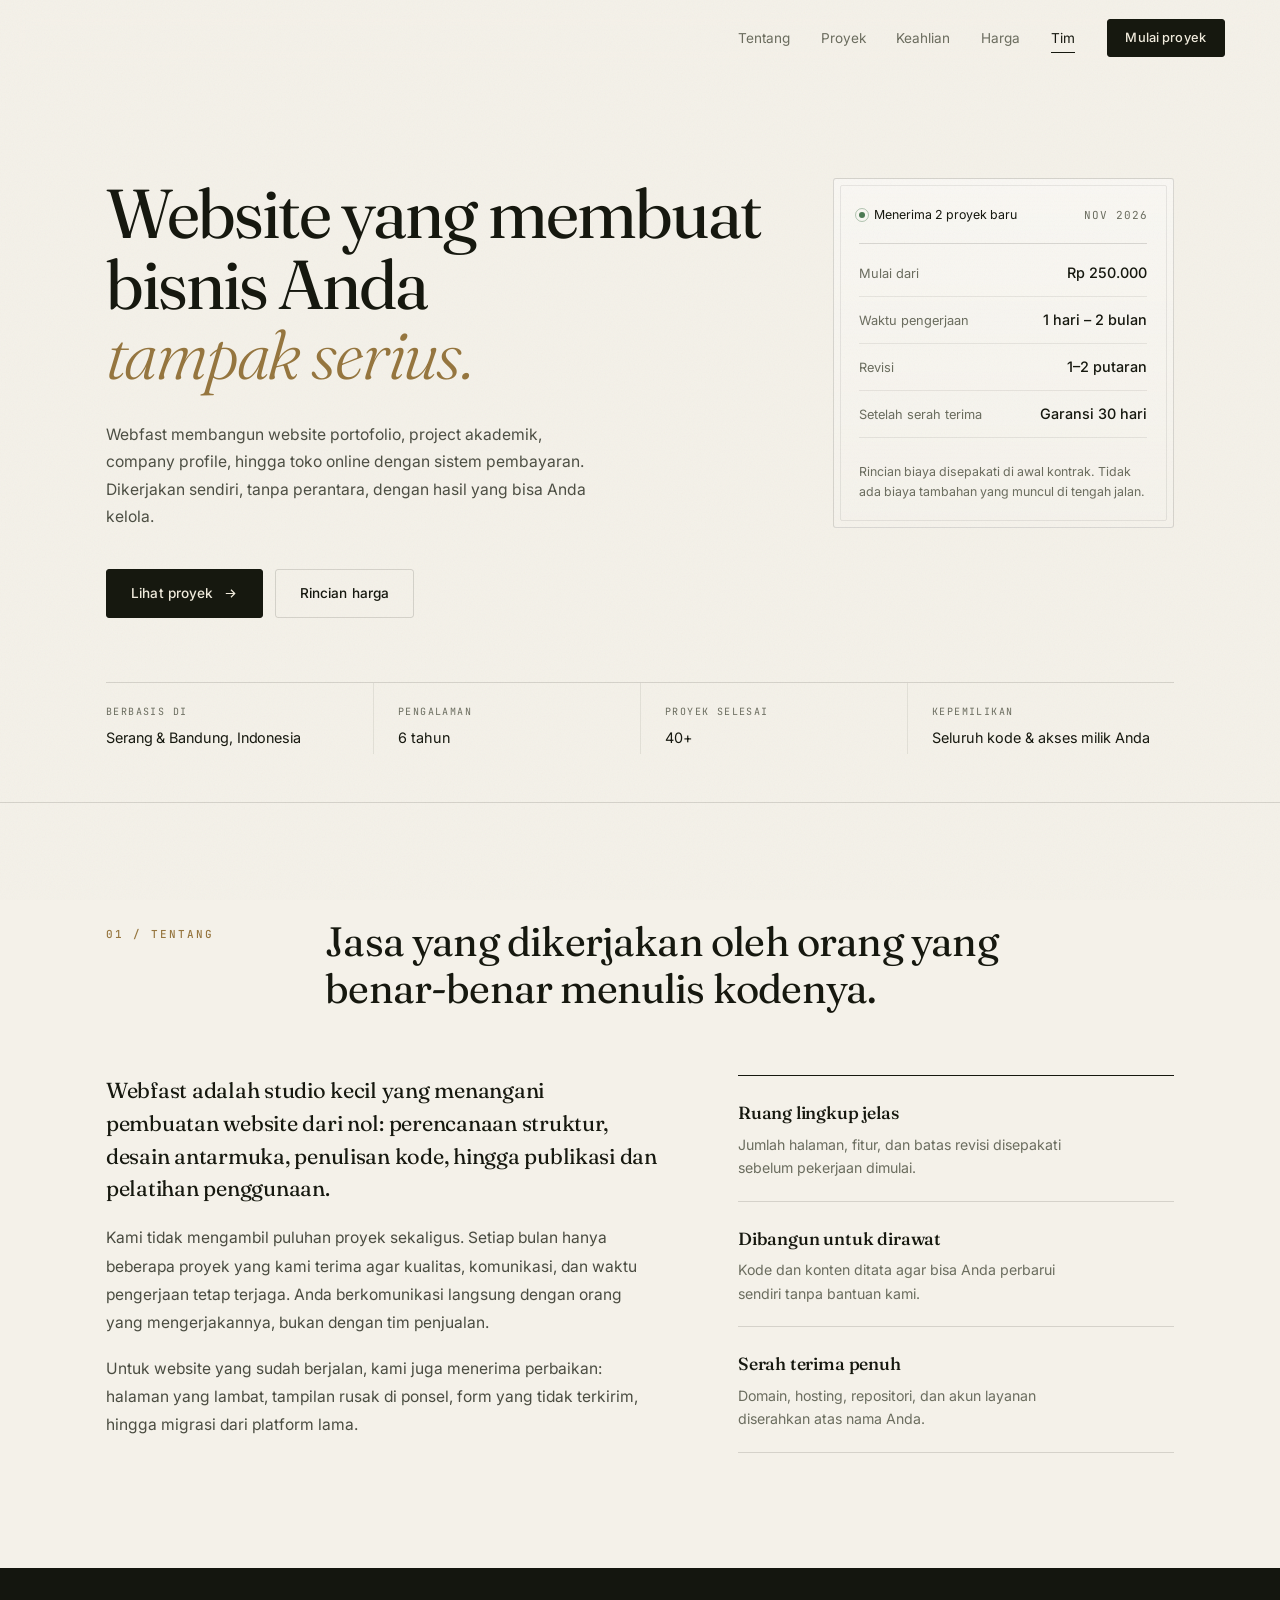
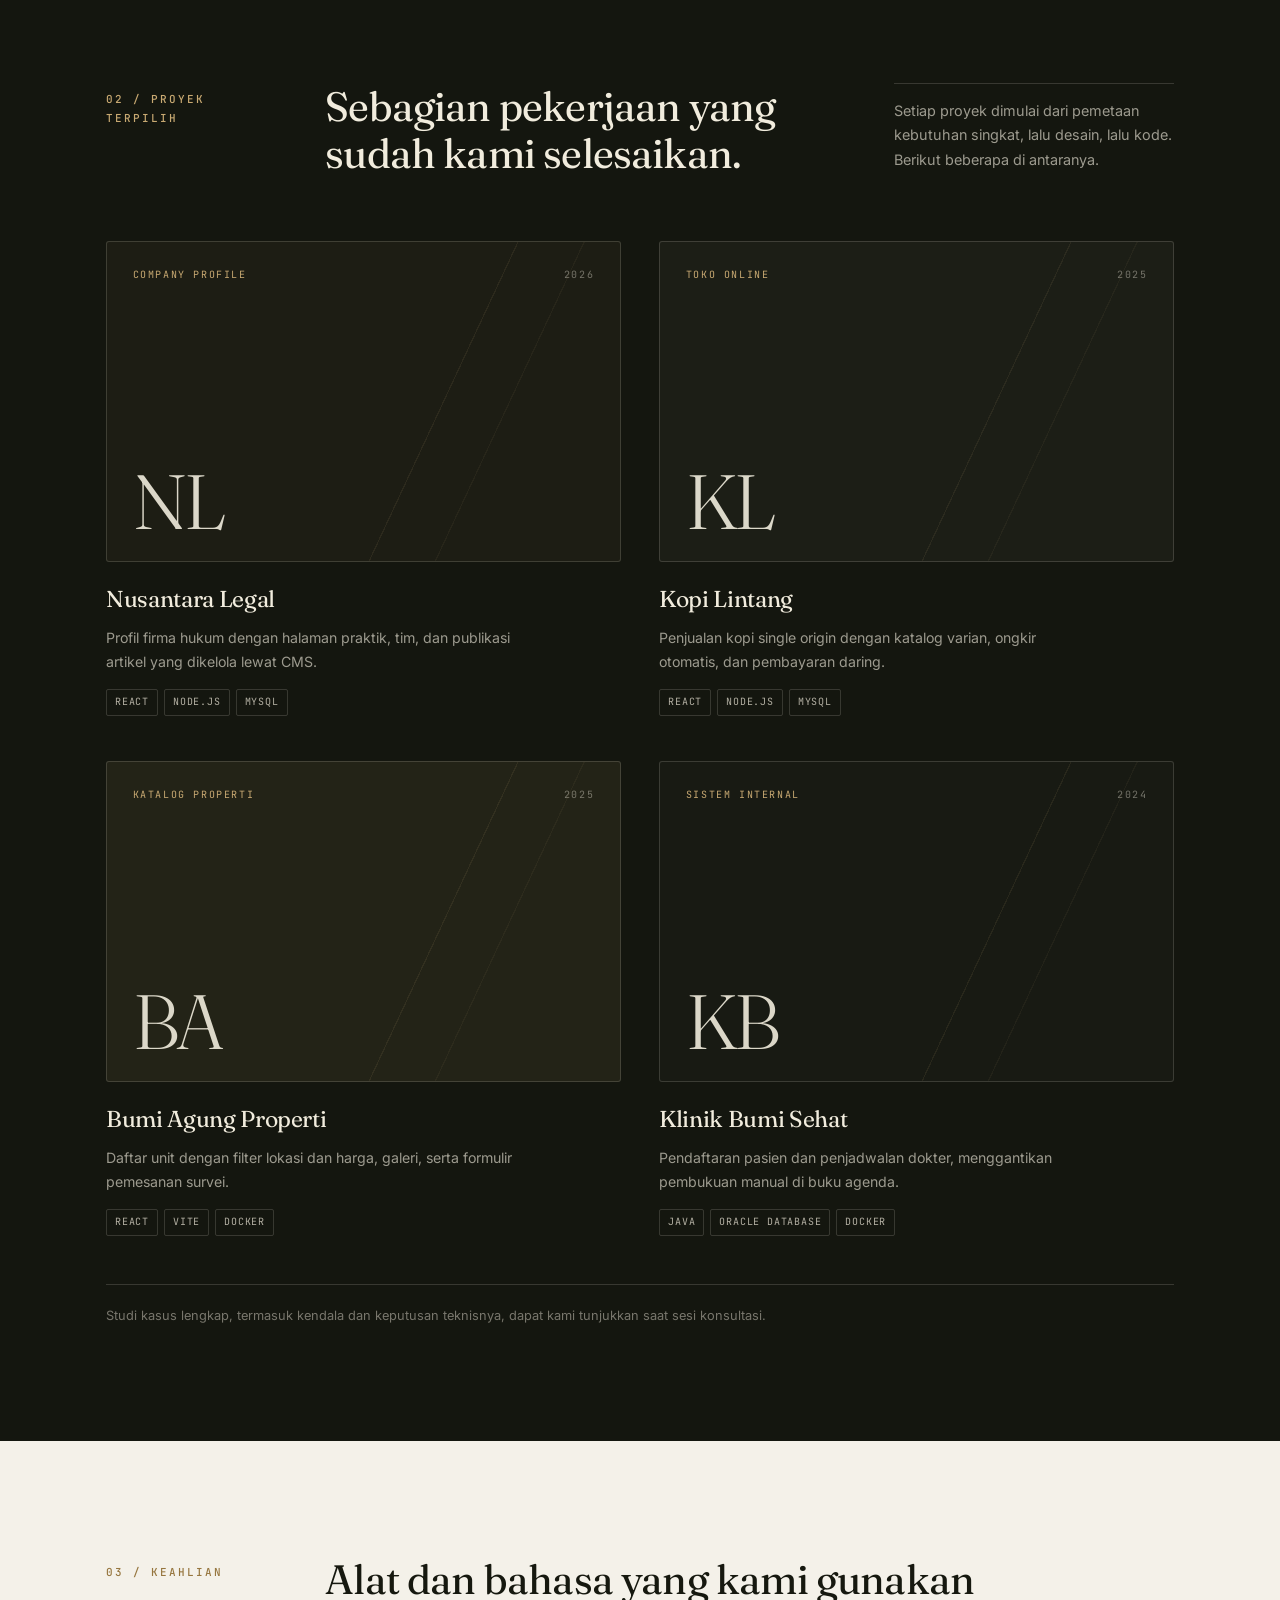
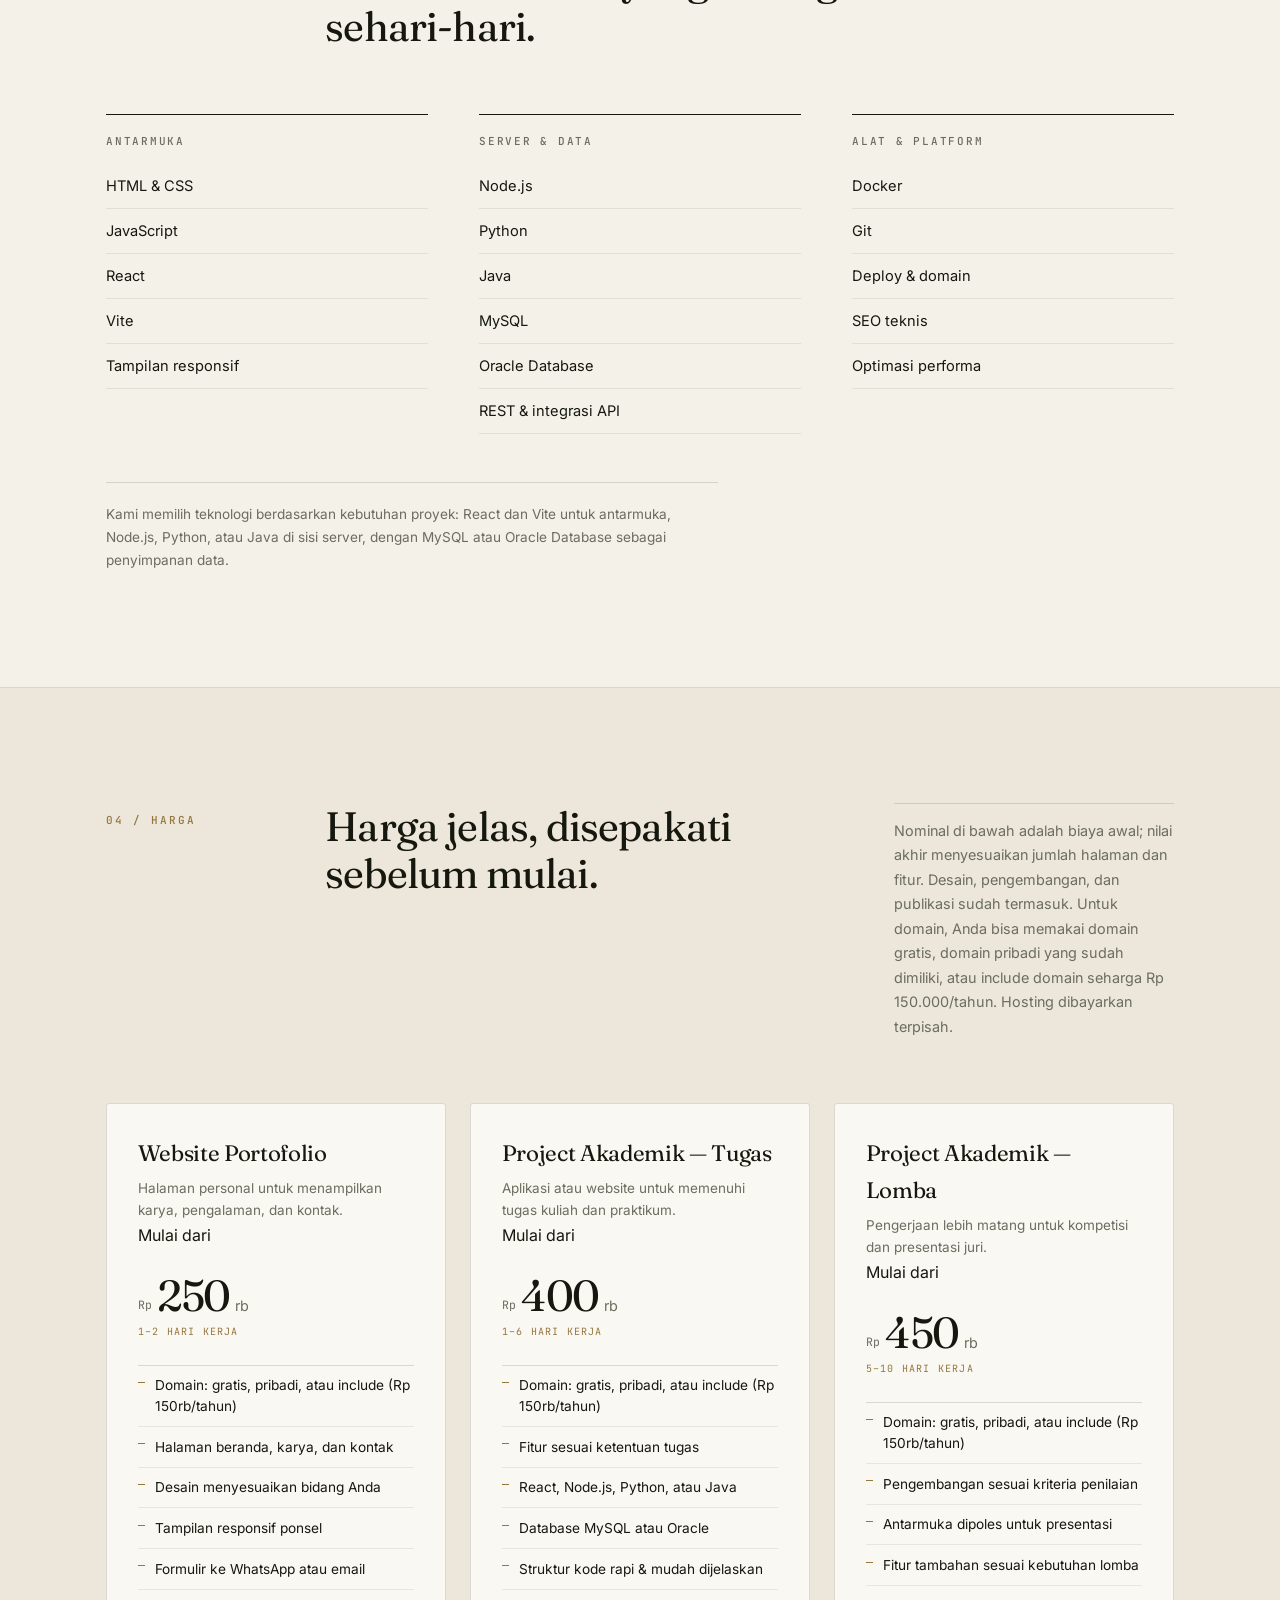
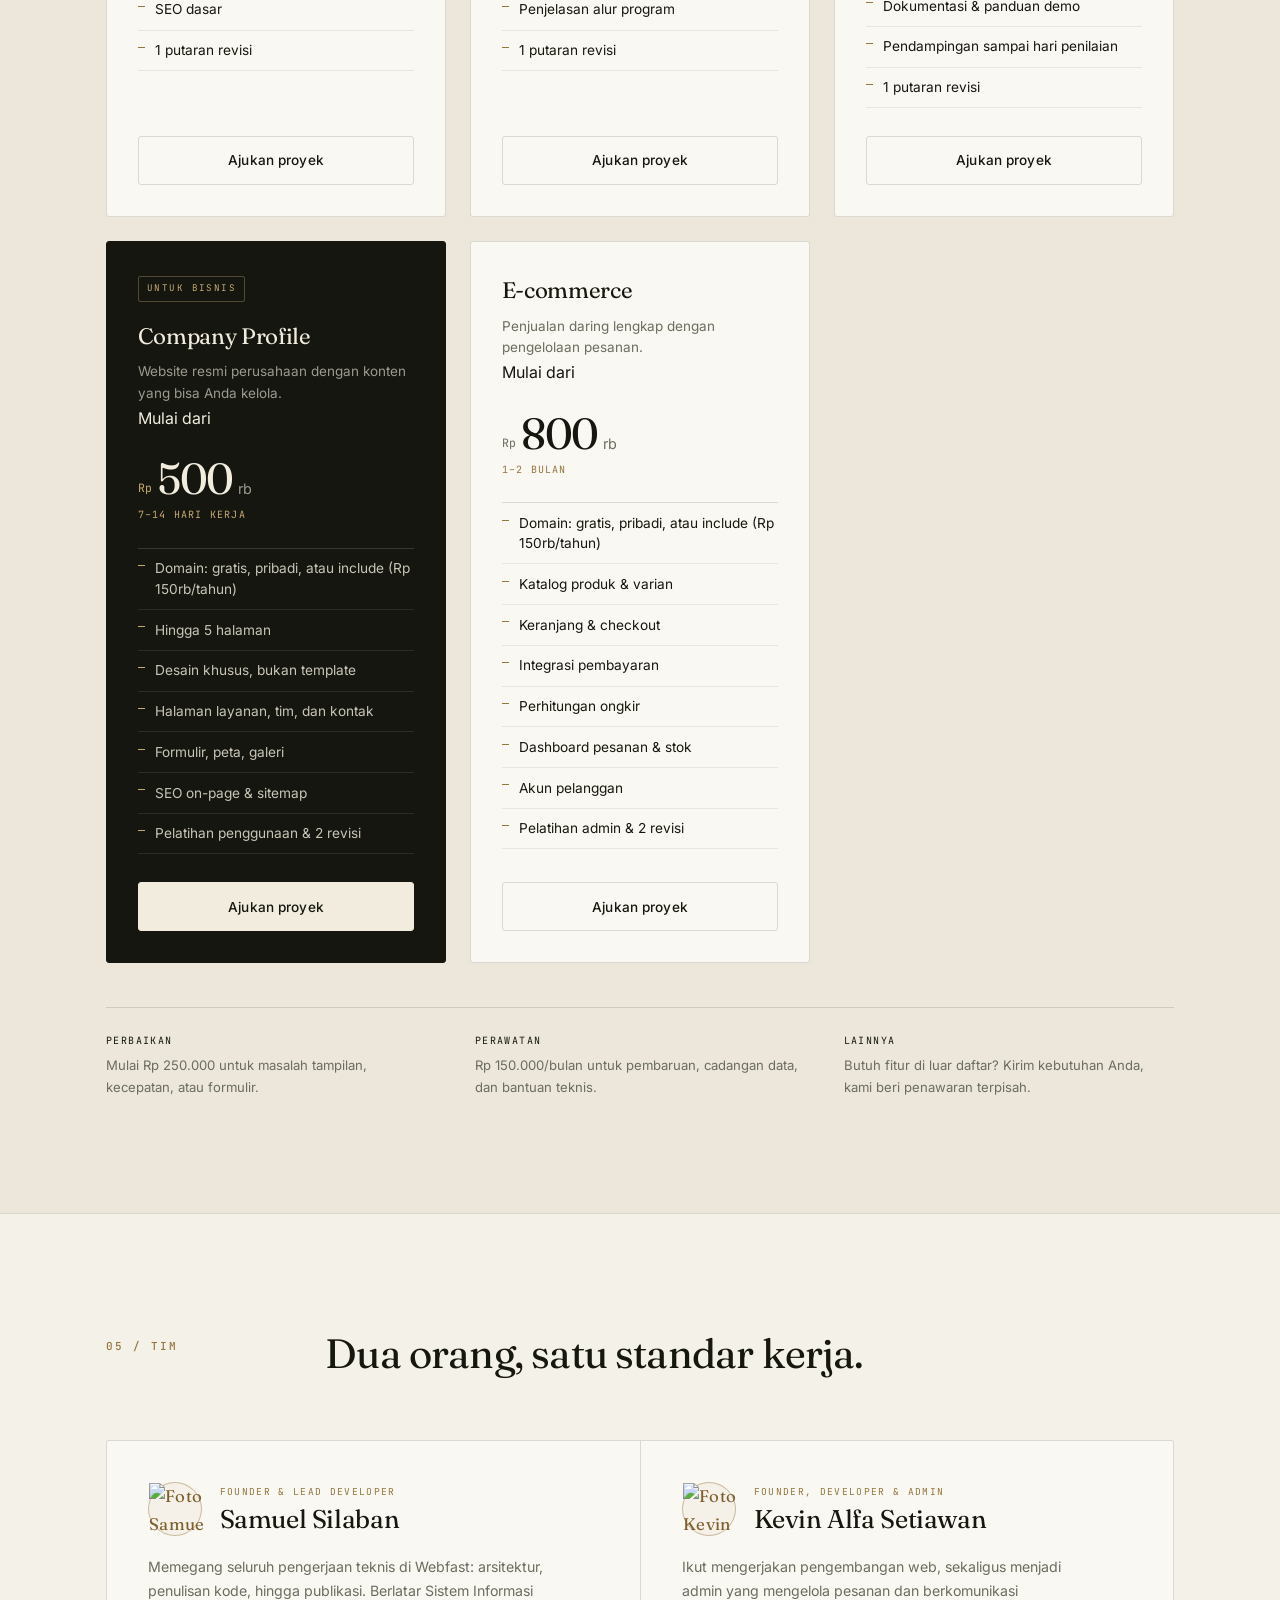
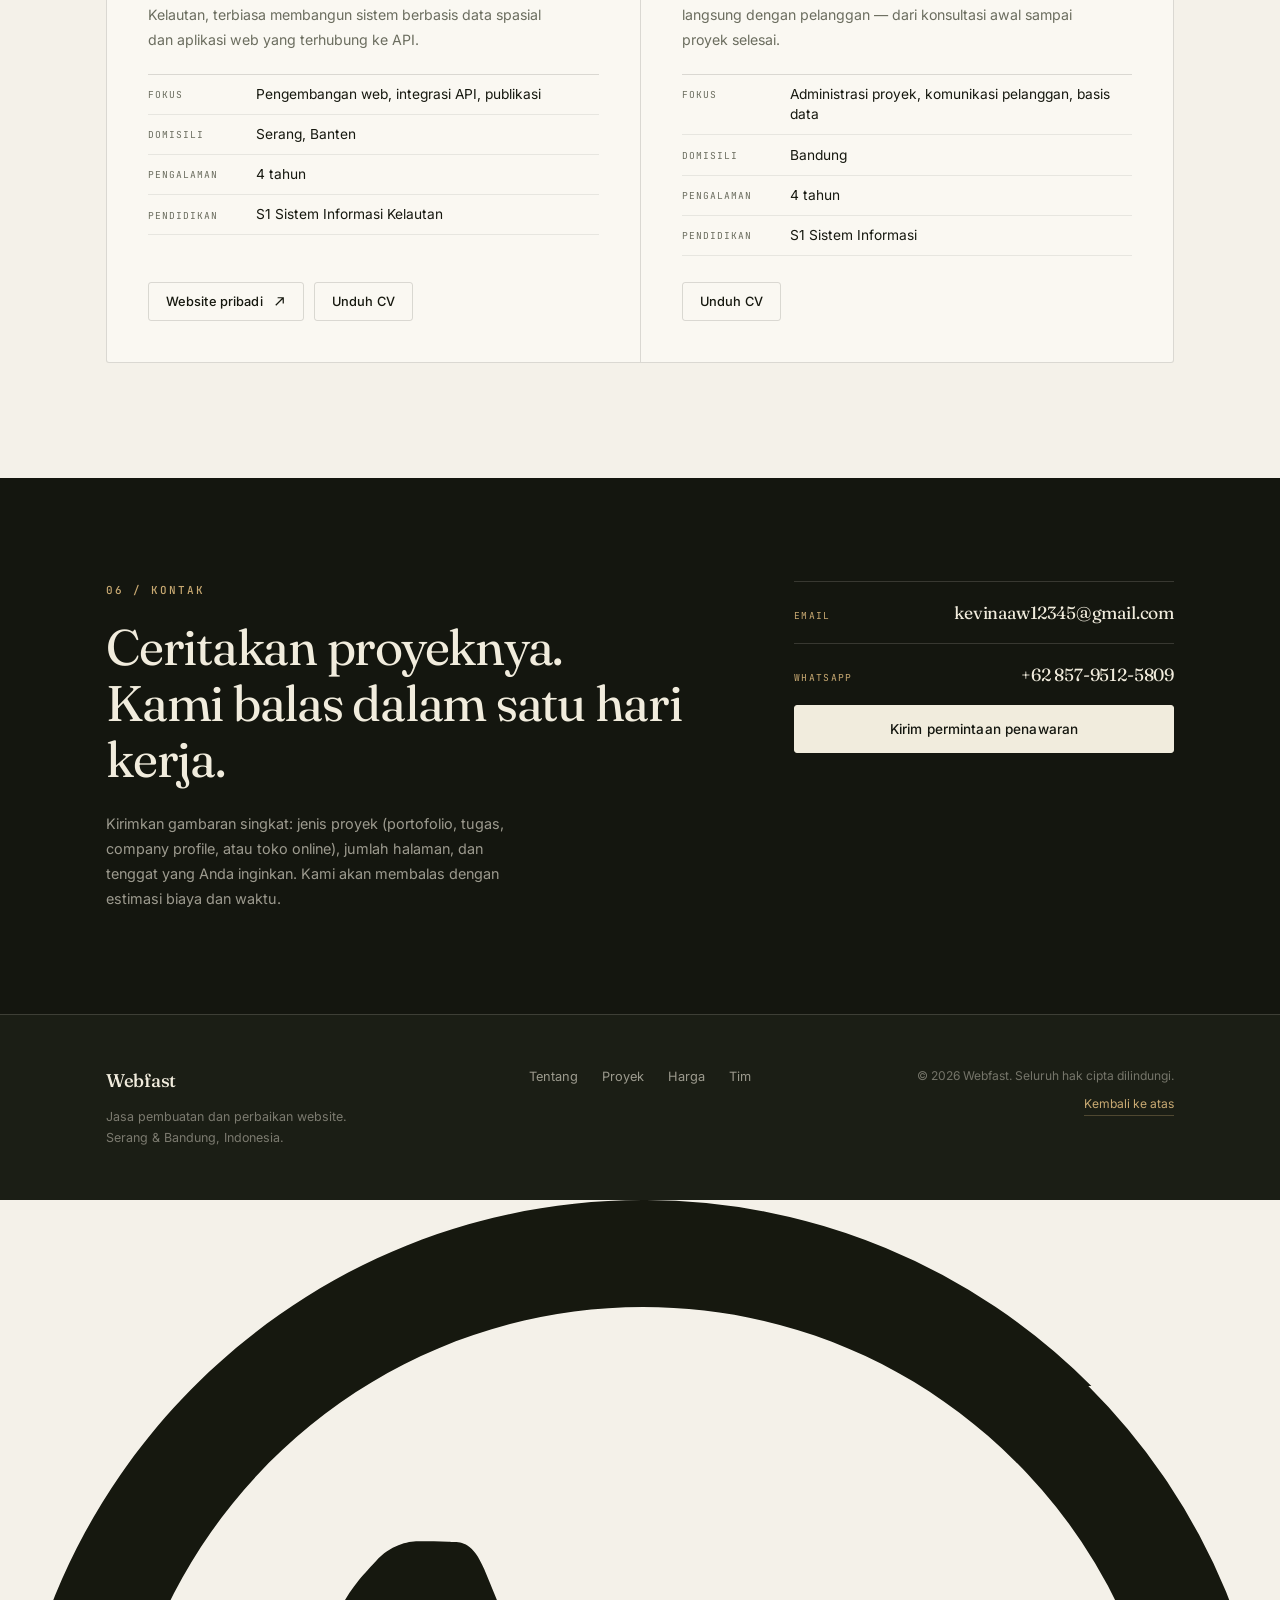
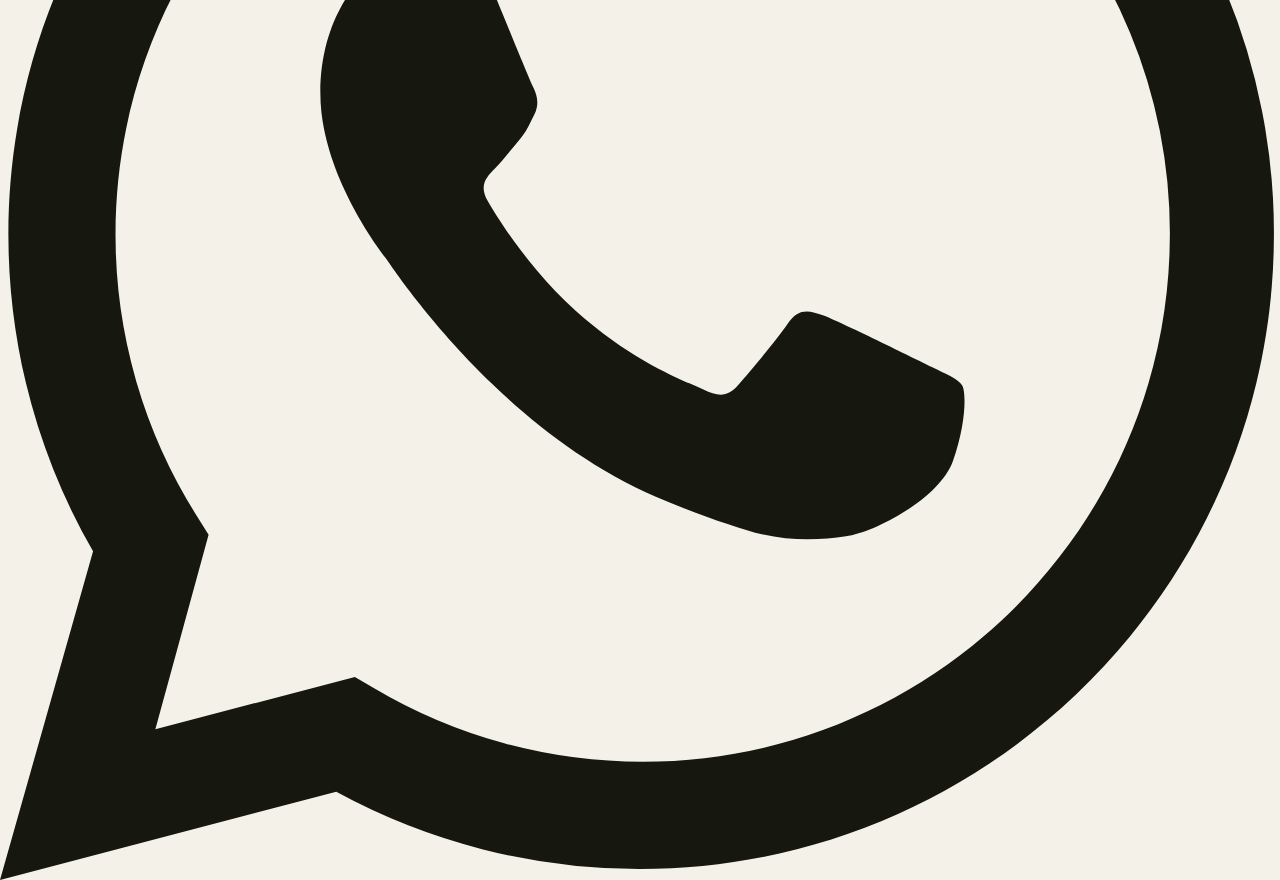
==== commit 0576b702: "Revise content and add WhatsApp contact button Updated the website's title and description for clari" ====
--- a/index.html
+++ b/index.html
@@ -3,8 +3,8 @@
 <head>
   <meta charset="utf-8">
   <meta name="viewport" content="width=device-width, initial-scale=1">
-  <title>Webfast — Jasa Pembuatan &amp; Perbaikan Website</title>
-  <meta name="description" content="Webfast adalah jasa pembuatan dan perbaikan website untuk bisnis kecil hingga menengah. Landing page, company profile, dan toko online dengan pengerjaan rapi dan terukur.">
+  <title>Webfast | Jasa Pembuatan &amp; Perbaikan Website</title>
+  <meta name="description" content="Webfast adalah jasa pembuatan dan perbaikan website: portofolio, tugas akademik, company profile, dan toko online. Pengerjaan rapi, waktu jelas, harga transparan.">
   <meta name="theme-color" content="#141713">
 
   <meta property="og:type" content="website">
@@ -12,7 +12,8 @@
   <meta property="og:description" content="Website yang cepat, rapi, dan siap dipakai. Landing page, company profile, dan toko online.">
   <meta property="og:locale" content="id_ID">
 
-  <link rel="icon" href="data:image/svg+xml,%3Csvg xmlns='http://www.w3.org/2000/svg' viewBox='0 0 64 64'%3E%3Crect width='64' height='64' fill='%23141713'/%3E%3Ctext x='32' y='44' font-family='Georgia,serif' font-size='36' fill='%23EFE9DC' text-anchor='middle'%3EW%3C/text%3E%3C/svg%3E">
+  <link rel="icon" type="image/png" href="assets/logonobg.png">
+  <link rel="apple-touch-icon" href="assets/logonobg.png">
 
   <link rel="preconnect" href="https://fonts.googleapis.com">
   <link rel="preconnect" href="https://fonts.gstatic.com" crossorigin>
@@ -27,8 +28,9 @@
   <header class="site-header" id="siteHeader">
     <div class="shell header-inner">
       <a class="brand" href="#top" aria-label="Webfast, kembali ke atas">
-        <span class="brand-name">Webfast</span>
-        <span class="brand-mark" aria-hidden="true"></span>
+        <span class="brand-logo">
+          <img src="assets/logonobg.png" alt="Webfast" width="600" height="400">
+        </span>
       </a>
 
       <nav class="primary-nav" id="primaryNav" aria-label="Navigasi utama">
@@ -55,16 +57,15 @@
     <section class="hero">
       <div class="shell hero-grid">
         <div class="hero-copy">
-          <p class="eyebrow">Jasa pembuatan &amp; perbaikan website</p>
           <h1 class="hero-title">
             Website yang membuat<br>
             bisnis Anda
             <em>tampak serius.</em>
           </h1>
           <p class="hero-lede">
-            Webfast membangun website untuk bisnis kecil dan menengah, dari landing page
-            satu halaman hingga toko online dengan sistem pembayaran. Dikerjakan sendiri,
-            tanpa perantara, dengan hasil yang bisa Anda kelola.
+            Webfast membangun website portofolio, project akademik, company profile,
+            hingga toko online dengan sistem pembayaran. Dikerjakan sendiri, tanpa
+            perantara, dengan hasil yang bisa Anda kelola.
           </p>
 
           <div class="hero-actions">
@@ -87,15 +88,15 @@
           <dl class="panel-list">
             <div>
               <dt>Mulai dari</dt>
-              <dd>Rp 750.000</dd>
+              <dd>Rp 250.000</dd>
             </div>
             <div>
               <dt>Waktu pengerjaan</dt>
-              <dd>5–14 hari kerja</dd>
+              <dd>1 hari – 2 bulan</dd>
             </div>
             <div>
               <dt>Revisi</dt>
-              <dd>2 putaran</dd>
+              <dd>1–2 putaran</dd>
             </div>
             <div>
               <dt>Setelah serah terima</dt>
@@ -104,14 +105,14 @@
           </dl>
 
           <p class="panel-note">
-            Harga tetap di awal kontrak. Tidak ada biaya tambahan yang muncul di tengah jalan.
+            Rincian biaya disepakati di awal kontrak. Tidak ada biaya tambahan yang muncul di tengah jalan.
           </p>
         </aside>
       </div>
 
       <div class="shell">
         <ul class="hero-meta">
-          <li><span class="meta-key">Berbasis di</span><span class="meta-value">Yogyakarta, Indonesia</span></li>
+          <li><span class="meta-key">Berbasis di</span><span class="meta-value">Serang &amp; Bandung, Indonesia</span></li>
           <li><span class="meta-key">Pengalaman</span><span class="meta-value">6 tahun</span></li>
           <li><span class="meta-key">Proyek selesai</span><span class="meta-value">40+</span></li>
           <li><span class="meta-key">Kepemilikan</span><span class="meta-value">Seluruh kode &amp; akses milik Anda</span></li>
@@ -192,7 +193,7 @@
               <h3>Nusantara Legal</h3>
               <p>Profil firma hukum dengan halaman praktik, tim, dan publikasi artikel yang dikelola lewat CMS.</p>
               <ul class="tags">
-                <li>Next.js</li><li>Sanity</li><li>Tailwind</li>
+                <li>React</li><li>Node.js</li><li>MySQL</li>
               </ul>
             </div>
           </article>
@@ -209,7 +210,7 @@
               <h3>Kopi Lintang</h3>
               <p>Penjualan kopi single origin dengan katalog varian, ongkir otomatis, dan pembayaran daring.</p>
               <ul class="tags">
-                <li>Laravel</li><li>MySQL</li><li>Midtrans</li>
+                <li>React</li><li>Node.js</li><li>MySQL</li>
               </ul>
             </div>
           </article>
@@ -226,7 +227,7 @@
               <h3>Bumi Agung Properti</h3>
               <p>Daftar unit dengan filter lokasi dan harga, galeri, serta formulir pemesanan survei.</p>
               <ul class="tags">
-                <li>WordPress</li><li>ACF</li><li>Algolia</li>
+                <li>React</li><li>Vite</li><li>Docker</li>
               </ul>
             </div>
           </article>
@@ -243,7 +244,7 @@
               <h3>Klinik Bumi Sehat</h3>
               <p>Pendaftaran pasien dan penjadwalan dokter, menggantikan pembukuan manual di buku agenda.</p>
               <ul class="tags">
-                <li>Next.js</li><li>PostgreSQL</li><li>Prisma</li>
+                <li>Java</li><li>Oracle Database</li><li>Docker</li>
               </ul>
             </div>
           </article>
@@ -267,46 +268,42 @@
           <div class="skill-group">
             <h3>Antarmuka</h3>
             <ul class="skill-list">
-              <li><span>HTML &amp; CSS</span><span class="skill-level">Mahir</span></li>
-              <li><span>JavaScript</span><span class="skill-level">Mahir</span></li>
-              <li><span>TypeScript</span><span class="skill-level">Mahir</span></li>
-              <li><span>React</span><span class="skill-level">Mahir</span></li>
-              <li><span>Next.js</span><span class="skill-level">Mahir</span></li>
-              <li><span>Tailwind CSS</span><span class="skill-level">Mahir</span></li>
-              <li><span>Figma</span><span class="skill-level">Menengah</span></li>
+              <li><span>HTML &amp; CSS</span></li>
+              <li><span>JavaScript</span></li>
+              <li><span>React</span></li>
+              <li><span>Vite</span></li>
+              <li><span>Tampilan responsif</span></li>
             </ul>
           </div>
 
           <div class="skill-group">
             <h3>Server &amp; data</h3>
             <ul class="skill-list">
-              <li><span>Node.js</span><span class="skill-level">Mahir</span></li>
-              <li><span>PHP</span><span class="skill-level">Mahir</span></li>
-              <li><span>Laravel</span><span class="skill-level">Mahir</span></li>
-              <li><span>PostgreSQL</span><span class="skill-level">Menengah</span></li>
-              <li><span>MySQL</span><span class="skill-level">Mahir</span></li>
-              <li><span>Prisma</span><span class="skill-level">Menengah</span></li>
-              <li><span>REST &amp; integrasi API</span><span class="skill-level">Mahir</span></li>
+              <li><span>Node.js</span></li>
+              <li><span>Python</span></li>
+              <li><span>Java</span></li>
+              <li><span>MySQL</span></li>
+              <li><span>Oracle Database</span></li>
+              <li><span>REST &amp; integrasi API</span></li>
             </ul>
           </div>
 
           <div class="skill-group">
             <h3>Alat &amp; platform</h3>
             <ul class="skill-list">
-              <li><span>Git</span><span class="skill-level">Mahir</span></li>
-              <li><span>WordPress</span><span class="skill-level">Mahir</span></li>
-              <li><span>Vercel</span><span class="skill-level">Mahir</span></li>
-              <li><span>Cloudflare</span><span class="skill-level">Menengah</span></li>
-              <li><span>Google Analytics</span><span class="skill-level">Menengah</span></li>
-              <li><span>SEO teknis</span><span class="skill-level">Mahir</span></li>
-              <li><span>Optimasi performa</span><span class="skill-level">Mahir</span></li>
+              <li><span>Docker</span></li>
+              <li><span>Git</span></li>
+              <li><span>Deploy &amp; domain</span></li>
+              <li><span>SEO teknis</span></li>
+              <li><span>Optimasi performa</span></li>
             </ul>
           </div>
         </div>
 
         <p class="skills-note">
-          Kami memilih teknologi berdasarkan kebutuhan proyek, bukan karena sedang populer.
-          Untuk kebutuhan sederhana, WordPress sering menjadi pilihan yang paling masuk akal.
+          Kami memilih teknologi berdasarkan kebutuhan proyek: React dan Vite untuk
+          antarmuka, Node.js, Python, atau Java di sisi server, dengan MySQL atau
+          Oracle Database sebagai penyimpanan data.
         </p>
       </div>
     </section>
@@ -317,48 +314,93 @@
         <div class="section-head section-head--split">
           <div>
             <p class="section-index">04 / Harga</p>
-            <h2 class="section-title">Harga tetap, disepakati sebelum mulai.</h2>
+            <h2 class="section-title">Harga jelas, disepakati sebelum mulai.</h2>
           </div>
           <p class="section-aside">
-            Biaya di bawah mencakup desain, pengembangan, dan publikasi.
-            Domain dan hosting dibayarkan terpisah sesuai penyedia yang Anda pilih.
+            Nominal di bawah adalah biaya awal; nilai akhir menyesuaikan jumlah halaman
+            dan fitur. Desain, pengembangan, dan publikasi sudah termasuk. Untuk domain,
+            Anda bisa memakai domain gratis, domain pribadi yang sudah dimiliki, atau
+            include domain seharga Rp 150.000/tahun. Hosting dibayarkan terpisah.
           </p>
         </div>
 
         <div class="price-grid">
           <div class="price-card">
             <div class="price-head">
-              <h3>Landing Page</h3>
-              <p class="price-desc">Satu halaman untuk memperkenalkan produk atau layanan.</p>
-            </div>
-            <p class="price-amount"><span class="currency">Rp</span>750<span class="unit">rb</span></p>
-            <p class="price-time">5–7 hari kerja</p>
+              <h3>Website Portofolio</h3>
+              <p class="price-desc">Halaman personal untuk menampilkan karya, pengalaman, dan kontak.</p>
+            </div>
+            <p class="price-from">Mulai dari</p>
+            <p class="price-amount"><span class="currency">Rp</span>250<span class="unit">rb</span></p>
+            <p class="price-time">1–2 hari kerja</p>
             <ul class="price-features">
-              <li>Satu halaman panjang</li>
-              <li>Struktur konten &amp; penulisan teks</li>
+              <li>Domain: gratis, pribadi, atau include (Rp 150rb/tahun)</li>
+              <li>Halaman beranda, karya, dan kontak</li>
+              <li>Desain menyesuaikan bidang Anda</li>
               <li>Tampilan responsif ponsel</li>
               <li>Formulir ke WhatsApp atau email</li>
-              <li>SEO dasar &amp; analitik</li>
-              <li>2 putaran revisi</li>
+              <li>SEO dasar</li>
+              <li>1 putaran revisi</li>
+            </ul>
+            <a class="btn btn-line btn-block" href="#kontak">Ajukan proyek</a>
+          </div>
+
+          <div class="price-card">
+            <div class="price-head">
+              <h3>Project Akademik — Tugas</h3>
+              <p class="price-desc">Aplikasi atau website untuk memenuhi tugas kuliah dan praktikum.</p>
+            </div>
+            <p class="price-from">Mulai dari</p>
+            <p class="price-amount"><span class="currency">Rp</span>400<span class="unit">rb</span></p>
+            <p class="price-time">1–6 hari kerja</p>
+            <ul class="price-features">
+              <li>Domain: gratis, pribadi, atau include (Rp 150rb/tahun)</li>
+              <li>Fitur sesuai ketentuan tugas</li>
+              <li>React, Node.js, Python, atau Java</li>
+              <li>Database MySQL atau Oracle</li>
+              <li>Struktur kode rapi &amp; mudah dijelaskan</li>
+              <li>Penjelasan alur program</li>
+              <li>1 putaran revisi</li>
+            </ul>
+            <a class="btn btn-line btn-block" href="#kontak">Ajukan proyek</a>
+          </div>
+
+          <div class="price-card">
+            <div class="price-head">
+              <h3>Project Akademik — Lomba</h3>
+              <p class="price-desc">Pengerjaan lebih matang untuk kompetisi dan presentasi juri.</p>
+            </div>
+            <p class="price-from">Mulai dari</p>
+            <p class="price-amount"><span class="currency">Rp</span>450<span class="unit">rb</span></p>
+            <p class="price-time">5–10 hari kerja</p>
+            <ul class="price-features">
+              <li>Domain: gratis, pribadi, atau include (Rp 150rb/tahun)</li>
+              <li>Pengembangan sesuai kriteria penilaian</li>
+              <li>Antarmuka dipoles untuk presentasi</li>
+              <li>Fitur tambahan sesuai kebutuhan lomba</li>
+              <li>Dokumentasi &amp; panduan demo</li>
+              <li>Pendampingan sampai hari penilaian</li>
+              <li>1 putaran revisi</li>
             </ul>
             <a class="btn btn-line btn-block" href="#kontak">Ajukan proyek</a>
           </div>
 
           <div class="price-card price-card--featured">
             <div class="price-head">
-              <div class="price-flag">Paling sering diambil</div>
+              <div class="price-flag">Untuk bisnis</div>
               <h3>Company Profile</h3>
               <p class="price-desc">Website resmi perusahaan dengan konten yang bisa Anda kelola.</p>
             </div>
-            <p class="price-amount"><span class="currency">Rp</span>1,5<span class="unit">jt</span></p>
-            <p class="price-time">10–14 hari kerja</p>
+            <p class="price-from">Mulai dari</p>
+            <p class="price-amount"><span class="currency">Rp</span>500<span class="unit">rb</span></p>
+            <p class="price-time">7–14 hari kerja</p>
             <ul class="price-features">
-              <li>Hingga 6 halaman</li>
+              <li>Domain: gratis, pribadi, atau include (Rp 150rb/tahun)</li>
+              <li>Hingga 5 halaman</li>
               <li>Desain khusus, bukan template</li>
-              <li>CMS untuk mengubah konten</li>
-              <li>Blog atau halaman berita</li>
+              <li>Halaman layanan, tim, dan kontak</li>
+              <li>Formulir, peta, galeri</li>
               <li>SEO on-page &amp; sitemap</li>
-              <li>Formulir, peta, galeri</li>
               <li>Pelatihan penggunaan &amp; 2 revisi</li>
             </ul>
             <a class="btn btn-solid btn-block" href="#kontak">Ajukan proyek</a>
@@ -366,15 +408,17 @@
 
           <div class="price-card">
             <div class="price-head">
-              <h3>Toko Online</h3>
+              <h3>E-commerce</h3>
               <p class="price-desc">Penjualan daring lengkap dengan pengelolaan pesanan.</p>
             </div>
-            <p class="price-amount"><span class="currency">Rp</span>3,5<span class="unit">jt</span></p>
-            <p class="price-time">3–4 minggu</p>
+            <p class="price-from">Mulai dari</p>
+            <p class="price-amount"><span class="currency">Rp</span>800<span class="unit">rb</span></p>
+            <p class="price-time">1–2 bulan</p>
             <ul class="price-features">
+              <li>Domain: gratis, pribadi, atau include (Rp 150rb/tahun)</li>
               <li>Katalog produk &amp; varian</li>
               <li>Keranjang &amp; checkout</li>
-              <li>Pembayaran (Midtrans/Xendit)</li>
+              <li>Integrasi pembayaran</li>
               <li>Perhitungan ongkir</li>
               <li>Dashboard pesanan &amp; stok</li>
               <li>Akun pelanggan</li>
@@ -403,65 +447,65 @@
         <div class="team-panel">
           <article class="person">
             <div class="person-head">
-              <span class="monogram" aria-hidden="true">RA</span>
+              <span class="monogram monogram--photo">
+                <img src="assets/samuelsilaban.png" alt="Foto Samuel Silaban" width="54" height="54" loading="lazy">
+              </span>
               <div>
                 <p class="person-role">Founder &amp; Lead Developer</p>
-                <h3 class="person-name">Rangga Aditya</h3>
+                <h3 class="person-name">Samuel Silaban</h3>
               </div>
             </div>
 
             <p class="person-bio">
-              Menangani arsitektur, penulisan kode, dan komunikasi proyek. Sebelum
-              Webfast, lima tahun bekerja sebagai pengembang di agensi digital.
+              Memegang seluruh pengerjaan teknis di Webfast: arsitektur, penulisan
+              kode, hingga publikasi. Berlatar Sistem Informasi Kelautan, terbiasa
+              membangun sistem berbasis data spasial dan aplikasi web yang terhubung ke API.
             </p>
 
             <dl class="person-data">
-              <div><dt>Fokus</dt><dd>Performa, integrasi API, struktur data</dd></div>
-              <div><dt>Domisili</dt><dd>Yogyakarta</dd></div>
-              <div><dt>Pengalaman</dt><dd>6 tahun</dd></div>
-              <div><dt>Pendidikan</dt><dd>S1 Informatika</dd></div>
+              <div><dt>Fokus</dt><dd>Pengembangan web, integrasi API, publikasi</dd></div>
+              <div><dt>Domisili</dt><dd>Serang, Banten</dd></div>
+              <div><dt>Pengalaman</dt><dd>4 tahun</dd></div>
+              <div><dt>Pendidikan</dt><dd>S1 Sistem Informasi Kelautan</dd></div>
             </dl>
 
             <div class="person-actions">
-              <a class="btn btn-line" href="https://ranggaaditya.example.com" target="_blank" rel="noopener">
+              <a class="btn btn-line" href="https://samuelsilaban.netlify.app/" target="_blank" rel="noopener">
                 Website pribadi
                 <svg class="icon-arrow" viewBox="0 0 16 16" aria-hidden="true" focusable="false">
                   <path d="M4 12L12 4M6 4h6v6" fill="none" stroke="currentColor" stroke-width="1.3"/>
                 </svg>
               </a>
-              <a class="btn btn-line" href="assets/cv-rangga-aditya.pdf" download>Unduh CV</a>
+              <a class="btn btn-line" href="assets/CV.Samuel%20Silaban.pdf" download="CV Samuel Silaban.pdf">Unduh CV</a>
             </div>
           </article>
 
           <article class="person">
             <div class="person-head">
-              <span class="monogram" aria-hidden="true">AP</span>
+              <span class="monogram monogram--photo">
+                <img src="assets/kevin.jpg" alt="Foto Kevin Alfa Setiawan" width="54" height="54" loading="lazy">
+              </span>
               <div>
-                <p class="person-role">Co-founder &amp; UI Designer</p>
-                <h3 class="person-name">Alya Prameswari</h3>
+                <p class="person-role">Founder, Developer &amp; Admin</p>
+                <h3 class="person-name">Kevin Alfa Setiawan</h3>
               </div>
             </div>
 
             <p class="person-bio">
-              Merancang antarmuka dan menyusun sistem desain, lalu menerjemahkannya
-              menjadi halaman yang cepat diakses. Latar belakang desain komunikasi visual.
+              Ikut mengerjakan pengembangan web, sekaligus menjadi admin yang mengelola
+              pesanan dan berkomunikasi langsung dengan pelanggan — dari konsultasi awal
+              sampai proyek selesai.
             </p>
 
             <dl class="person-data">
-              <div><dt>Fokus</dt><dd>Desain antarmuka, aksesibilitas, tipografi</dd></div>
+              <div><dt>Fokus</dt><dd>Administrasi proyek, komunikasi pelanggan, basis data</dd></div>
               <div><dt>Domisili</dt><dd>Bandung</dd></div>
               <div><dt>Pengalaman</dt><dd>4 tahun</dd></div>
-              <div><dt>Pendidikan</dt><dd>S1 Desain Komunikasi Visual</dd></div>
+              <div><dt>Pendidikan</dt><dd>S1 Sistem Informasi</dd></div>
             </dl>
 
             <div class="person-actions">
-              <a class="btn btn-line" href="https://alyaprameswari.example.com" target="_blank" rel="noopener">
-                Website pribadi
-                <svg class="icon-arrow" viewBox="0 0 16 16" aria-hidden="true" focusable="false">
-                  <path d="M4 12L12 4M6 4h6v6" fill="none" stroke="currentColor" stroke-width="1.3"/>
-                </svg>
-              </a>
-              <a class="btn btn-line" href="assets/cv-alya-prameswari.pdf" download>Unduh CV</a>
+              <a class="btn btn-line" href="assets/CV%20Kevin%20Alfa%20Setiawan.pdf" download="CV Kevin Alfa Setiawan.pdf">Unduh CV</a>
             </div>
           </article>
         </div>
@@ -475,21 +519,22 @@
           <p class="section-index section-index--light">06 / Kontak</p>
           <h2 class="contact-title">Ceritakan proyeknya.<br>Kami balas dalam satu hari kerja.</h2>
           <p class="contact-note">
-            Kirimkan gambaran singkat: jenis bisnis, jumlah halaman, dan tenggat yang Anda inginkan.
-            Kami akan membalas dengan estimasi biaya dan waktu.
+            Kirimkan gambaran singkat: jenis proyek (portofolio, tugas, company profile,
+            atau toko online), jumlah halaman, dan tenggat yang Anda inginkan. Kami akan
+            membalas dengan estimasi biaya dan waktu.
           </p>
         </div>
 
         <div class="contact-actions">
-          <a class="contact-link" href="mailto:halo@webfast.id">
+          <a class="contact-link" href="mailto:kevinaaw12345@gmail.com">
             <span class="contact-label">Email</span>
-            <span class="contact-value">halo@webfast.id</span>
+            <span class="contact-value">kevinaaw12345@gmail.com</span>
           </a>
-          <a class="contact-link" href="https://wa.me/6281234567890?text=Halo%20Webfast%2C%20saya%20ingin%20konsultasi%20pembuatan%20website." target="_blank" rel="noopener">
+          <a class="contact-link" href="https://wa.me/6285795125809?text=halo!%2C%20ingin%20konsultasi%20jasa%20pengerjaan%20web%20apakah%20bisa%3F" target="_blank" rel="noopener">
             <span class="contact-label">WhatsApp</span>
-            <span class="contact-value">+62 812-3456-7890</span>
+            <span class="contact-value">+62 857-9512-5809</span>
           </a>
-          <a class="btn btn-solid btn-block" href="mailto:halo@webfast.id?subject=Permintaan%20penawaran%20website">
+          <a class="btn btn-solid btn-block" href="mailto:kevinaaw12345@gmail.com?subject=Permintaan%20penawaran%20website">
             Kirim permintaan penawaran
           </a>
         </div>
@@ -501,7 +546,7 @@
     <div class="shell footer-inner">
       <div class="footer-brand">
         <span class="brand-name">Webfast</span>
-        <p>Jasa pembuatan dan perbaikan website.<br>Yogyakarta, Indonesia.</p>
+        <p>Jasa pembuatan dan perbaikan website.<br>Serang &amp; Bandung, Indonesia.</p>
       </div>
 
       <nav class="footer-nav" aria-label="Navigasi footer">
@@ -518,6 +563,19 @@
     </div>
   </footer>
 
+  <!-- Tombol WhatsApp mengambang -->
+  <a
+    class="wa-float"
+    href="https://wa.me/6285795125809?text=halo!%2C%20ingin%20konsultasi%20jasa%20pengerjaan%20web%20apakah%20bisa%3F"
+    target="_blank"
+    rel="noopener"
+    aria-label="Konsultasi lewat WhatsApp"
+  >
+    <svg viewBox="0 0 24 24" aria-hidden="true" focusable="false">
+      <path fill="currentColor" d="M17.472 14.382c-.297-.149-1.758-.867-2.03-.967-.273-.099-.471-.148-.67.15-.197.297-.767.966-.94 1.164-.173.199-.347.223-.644.075-.297-.15-1.255-.463-2.39-1.475-.883-.788-1.48-1.761-1.653-2.059-.173-.297-.018-.458.13-.606.134-.133.298-.347.446-.52.149-.174.198-.298.298-.497.099-.198.05-.371-.025-.52-.075-.149-.669-1.612-.916-2.207-.242-.579-.487-.5-.669-.51-.173-.008-.371-.01-.57-.01-.198 0-.52.074-.792.372-.272.297-1.04 1.016-1.04 2.479 0 1.462 1.065 2.875 1.213 3.074.149.198 2.096 3.2 5.077 4.487.709.306 1.262.489 1.694.625.712.227 1.36.195 1.871.118.571-.085 1.758-.719 2.006-1.413.248-.694.248-1.29.173-1.414-.074-.124-.272-.198-.57-.347m-5.421 7.403h-.004a9.87 9.87 0 0 1-5.031-1.378l-.361-.214-3.741.982.998-3.648-.235-.374a9.86 9.86 0 0 1-1.51-5.26c.001-5.45 4.436-9.884 9.888-9.884 2.64 0 5.122 1.03 6.988 2.898a9.825 9.825 0 0 1 2.893 6.994c-.003 5.45-4.437 9.884-9.885 9.884m8.413-18.297A11.815 11.815 0 0 0 12.05 0C5.495 0 .16 5.335.157 11.892c0 2.096.547 4.142 1.588 5.945L0 24l6.305-1.654a11.882 11.882 0 0 0 5.683 1.448h.005c6.554 0 11.89-5.335 11.893-11.893a11.821 11.821 0 0 0-3.48-8.413Z"/>
+    </svg>
+  </a>
+
   <script src="assets/main.js" defer></script>
 </body>
 </html>
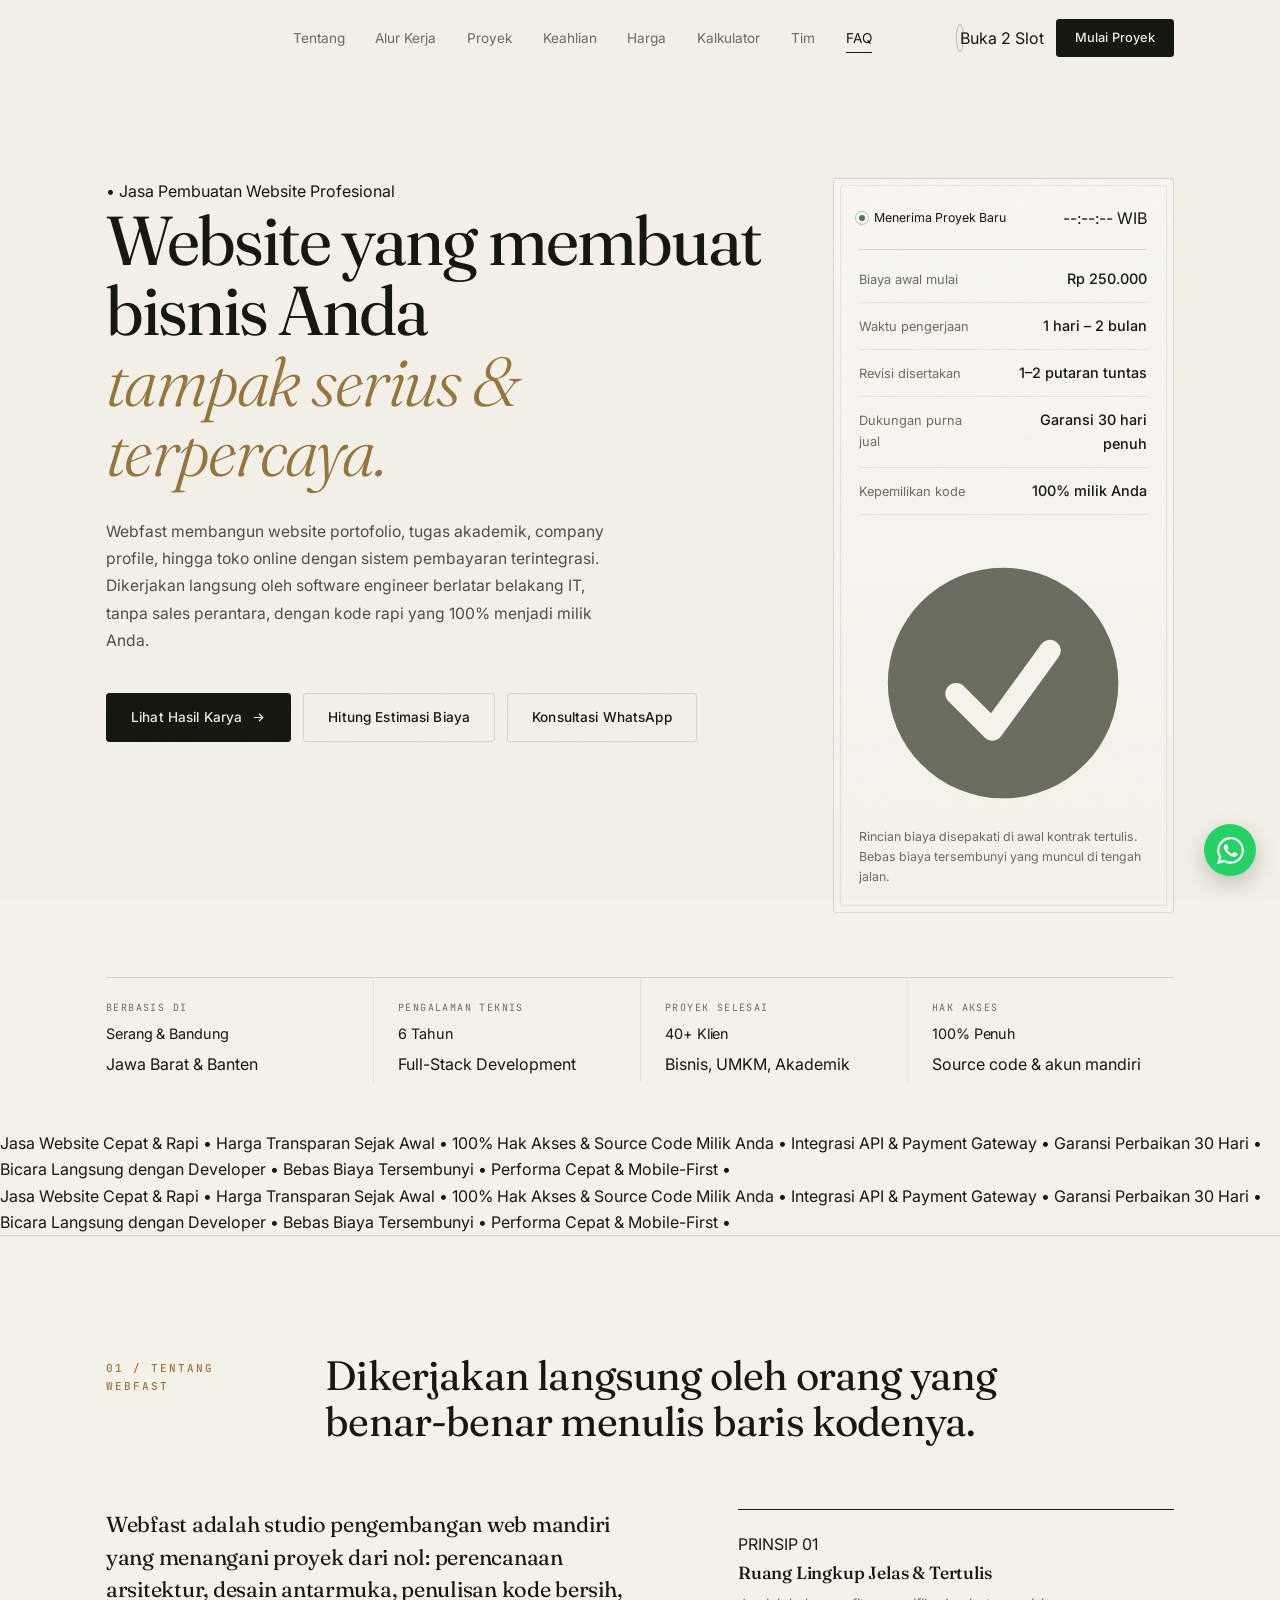
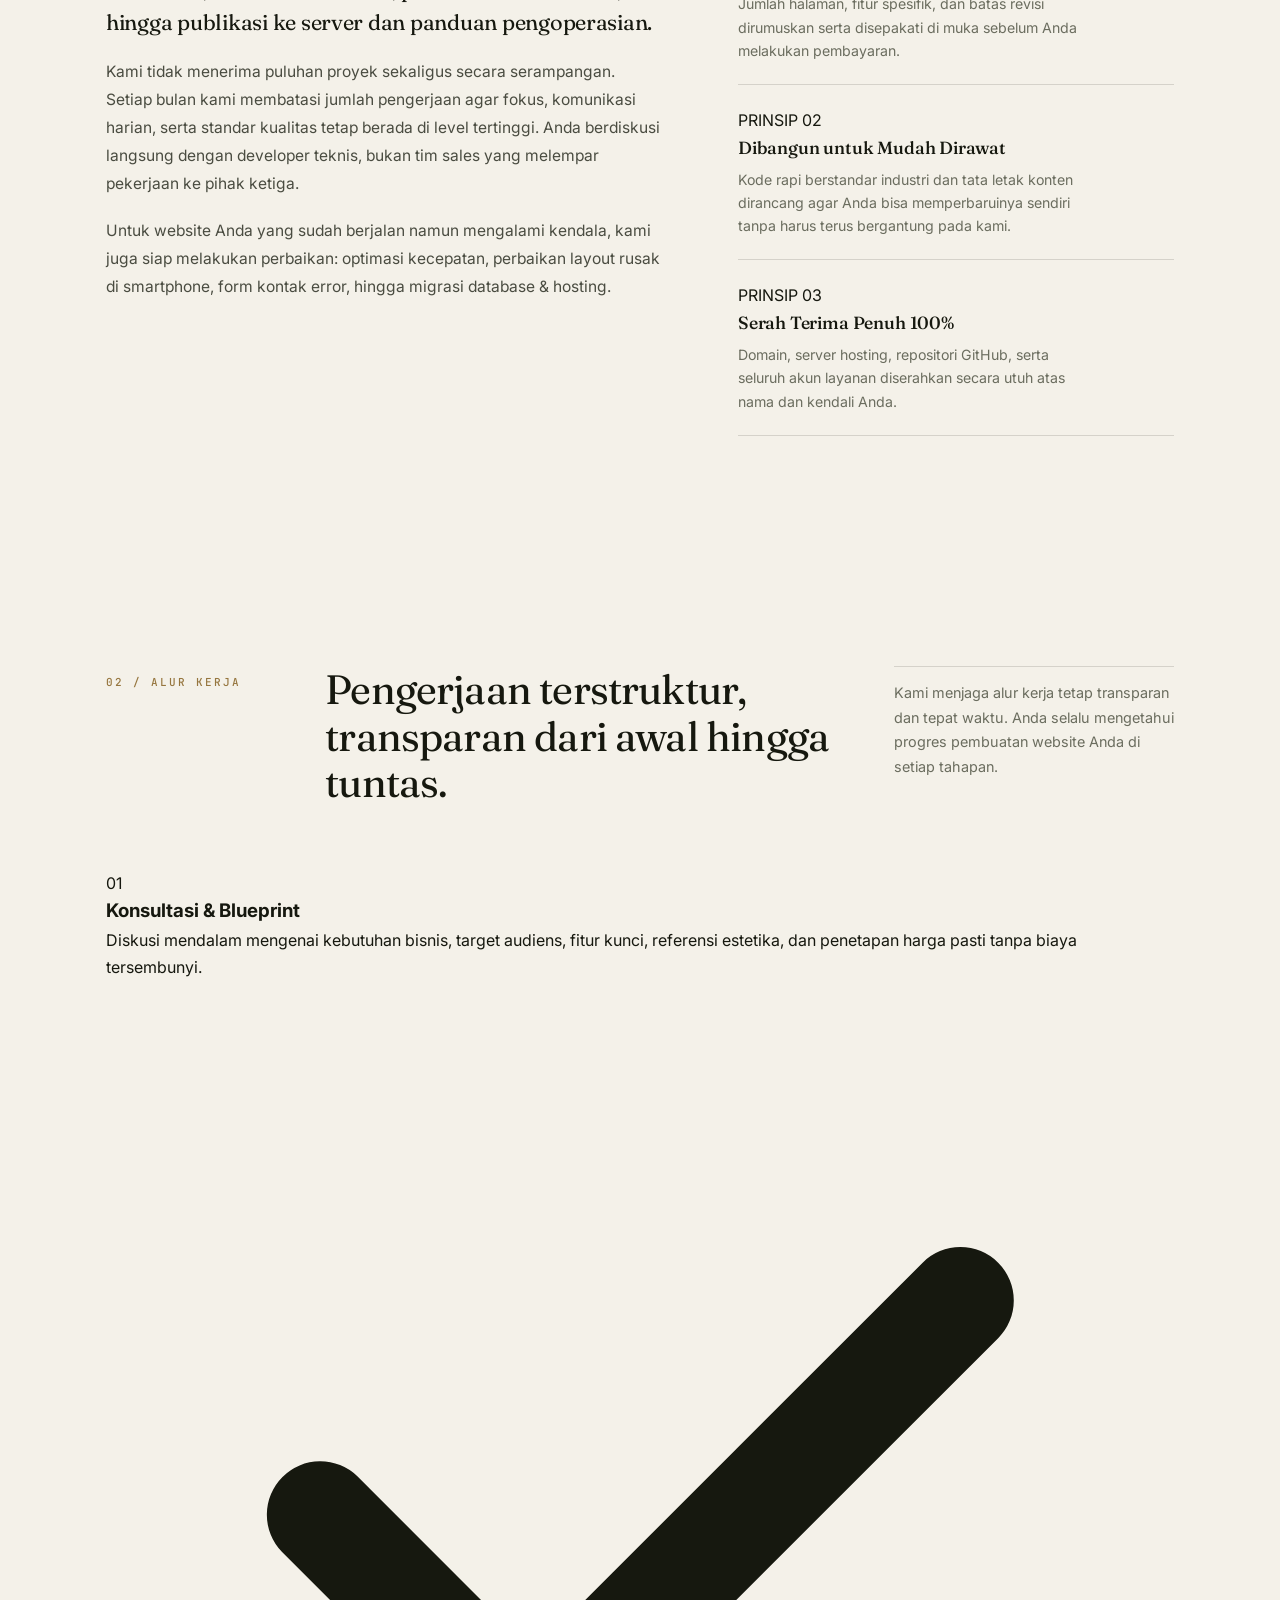
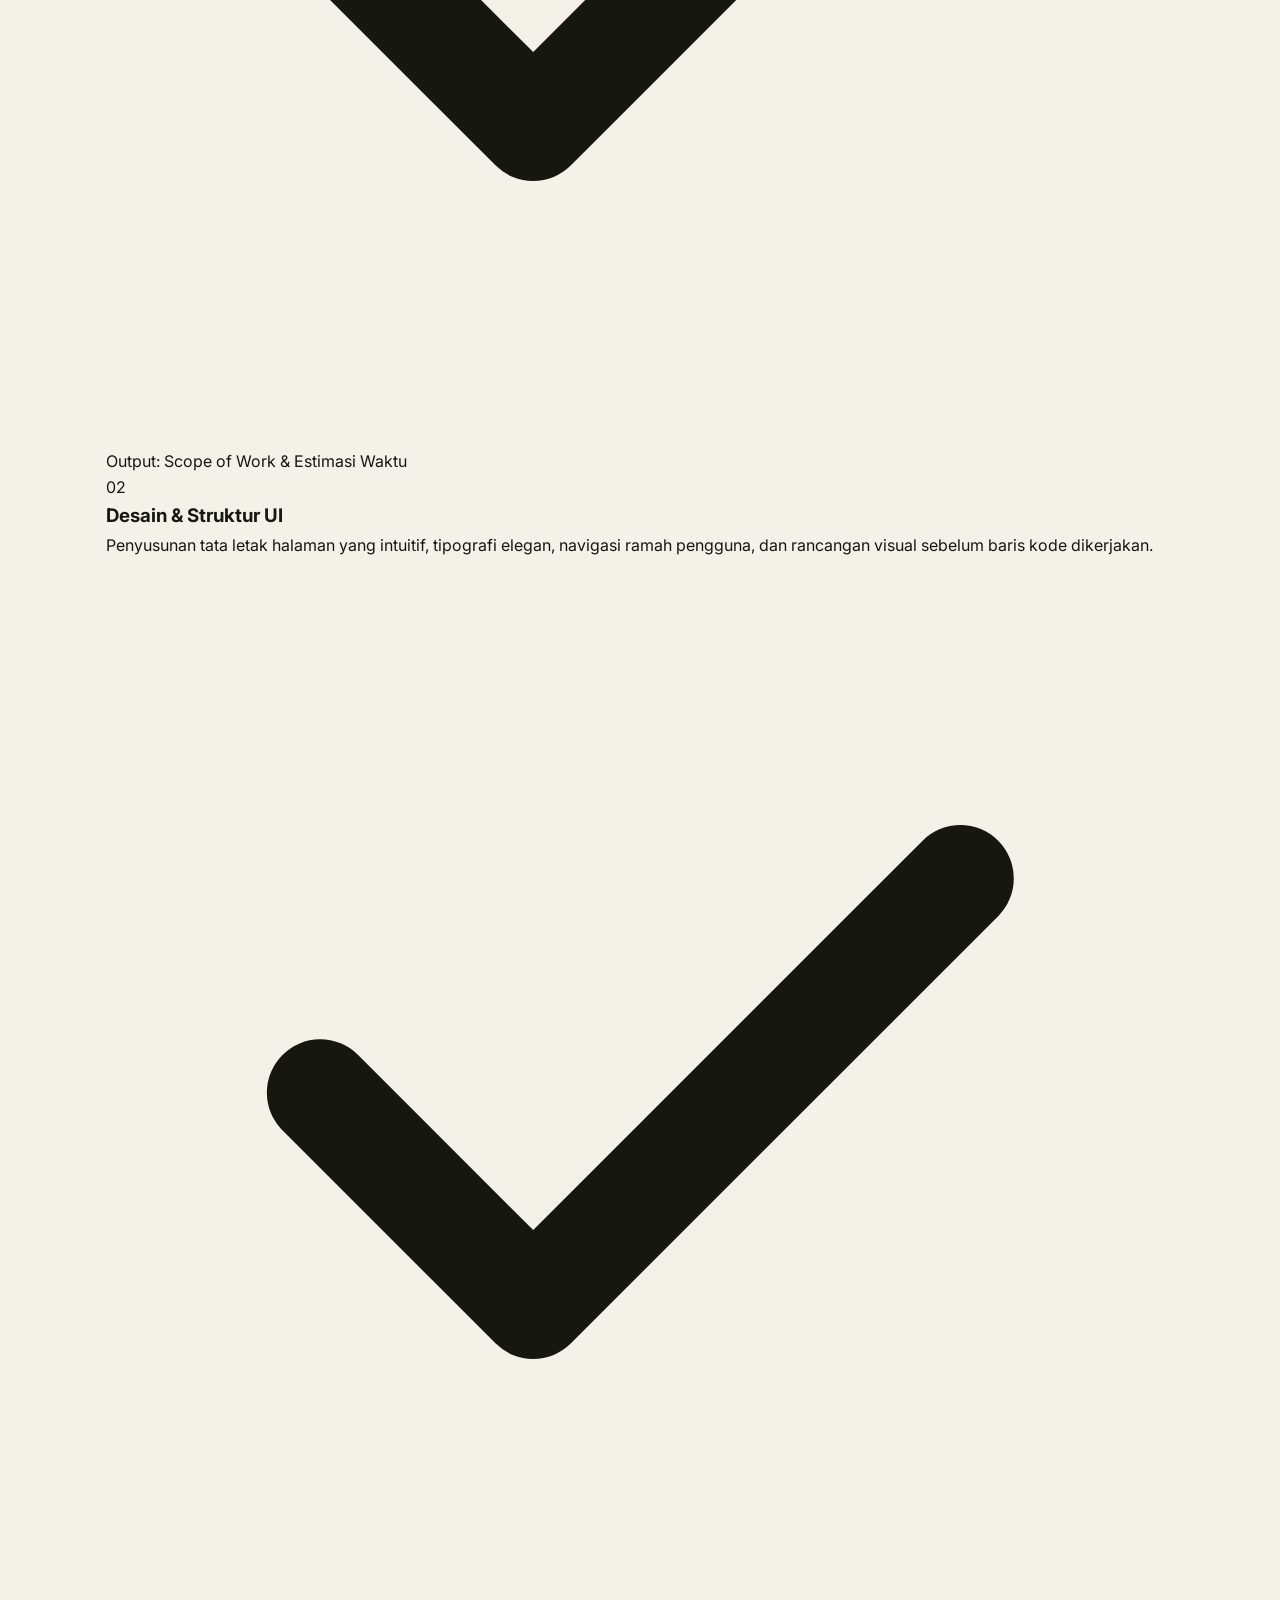
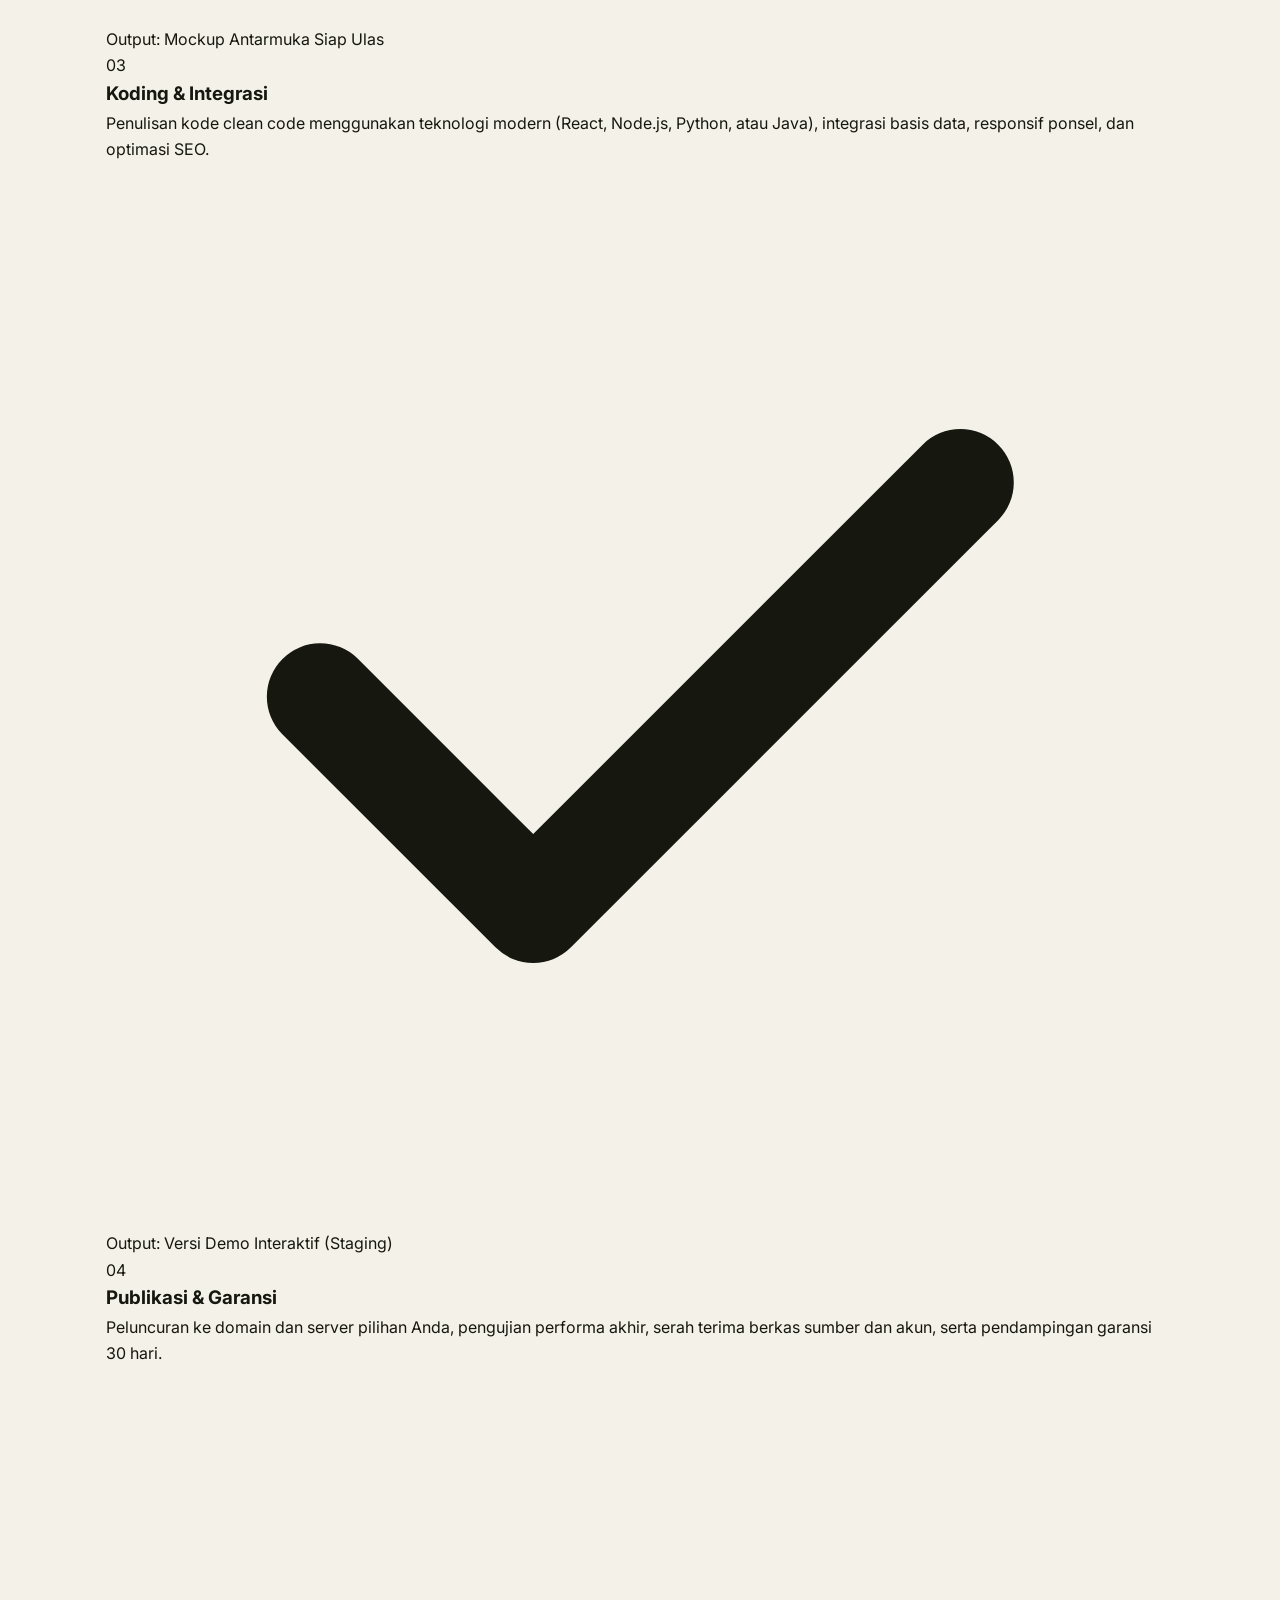
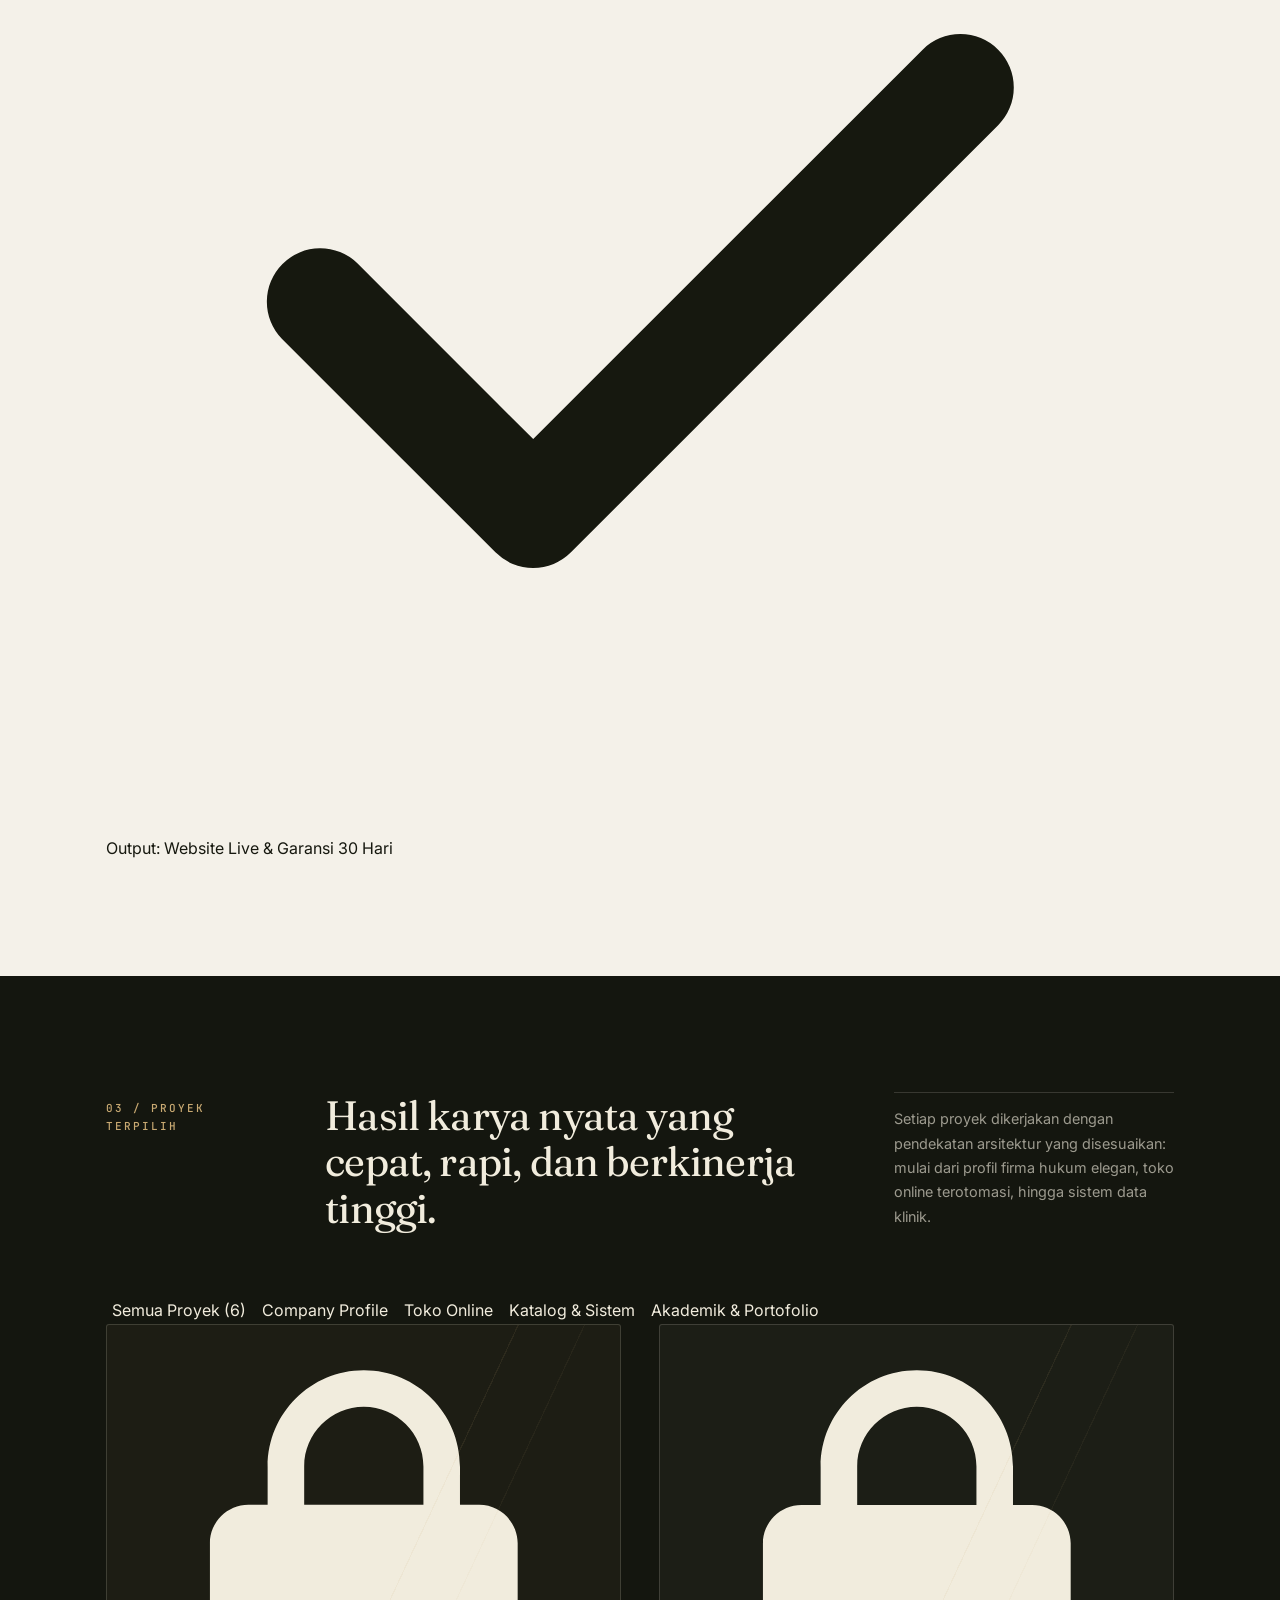
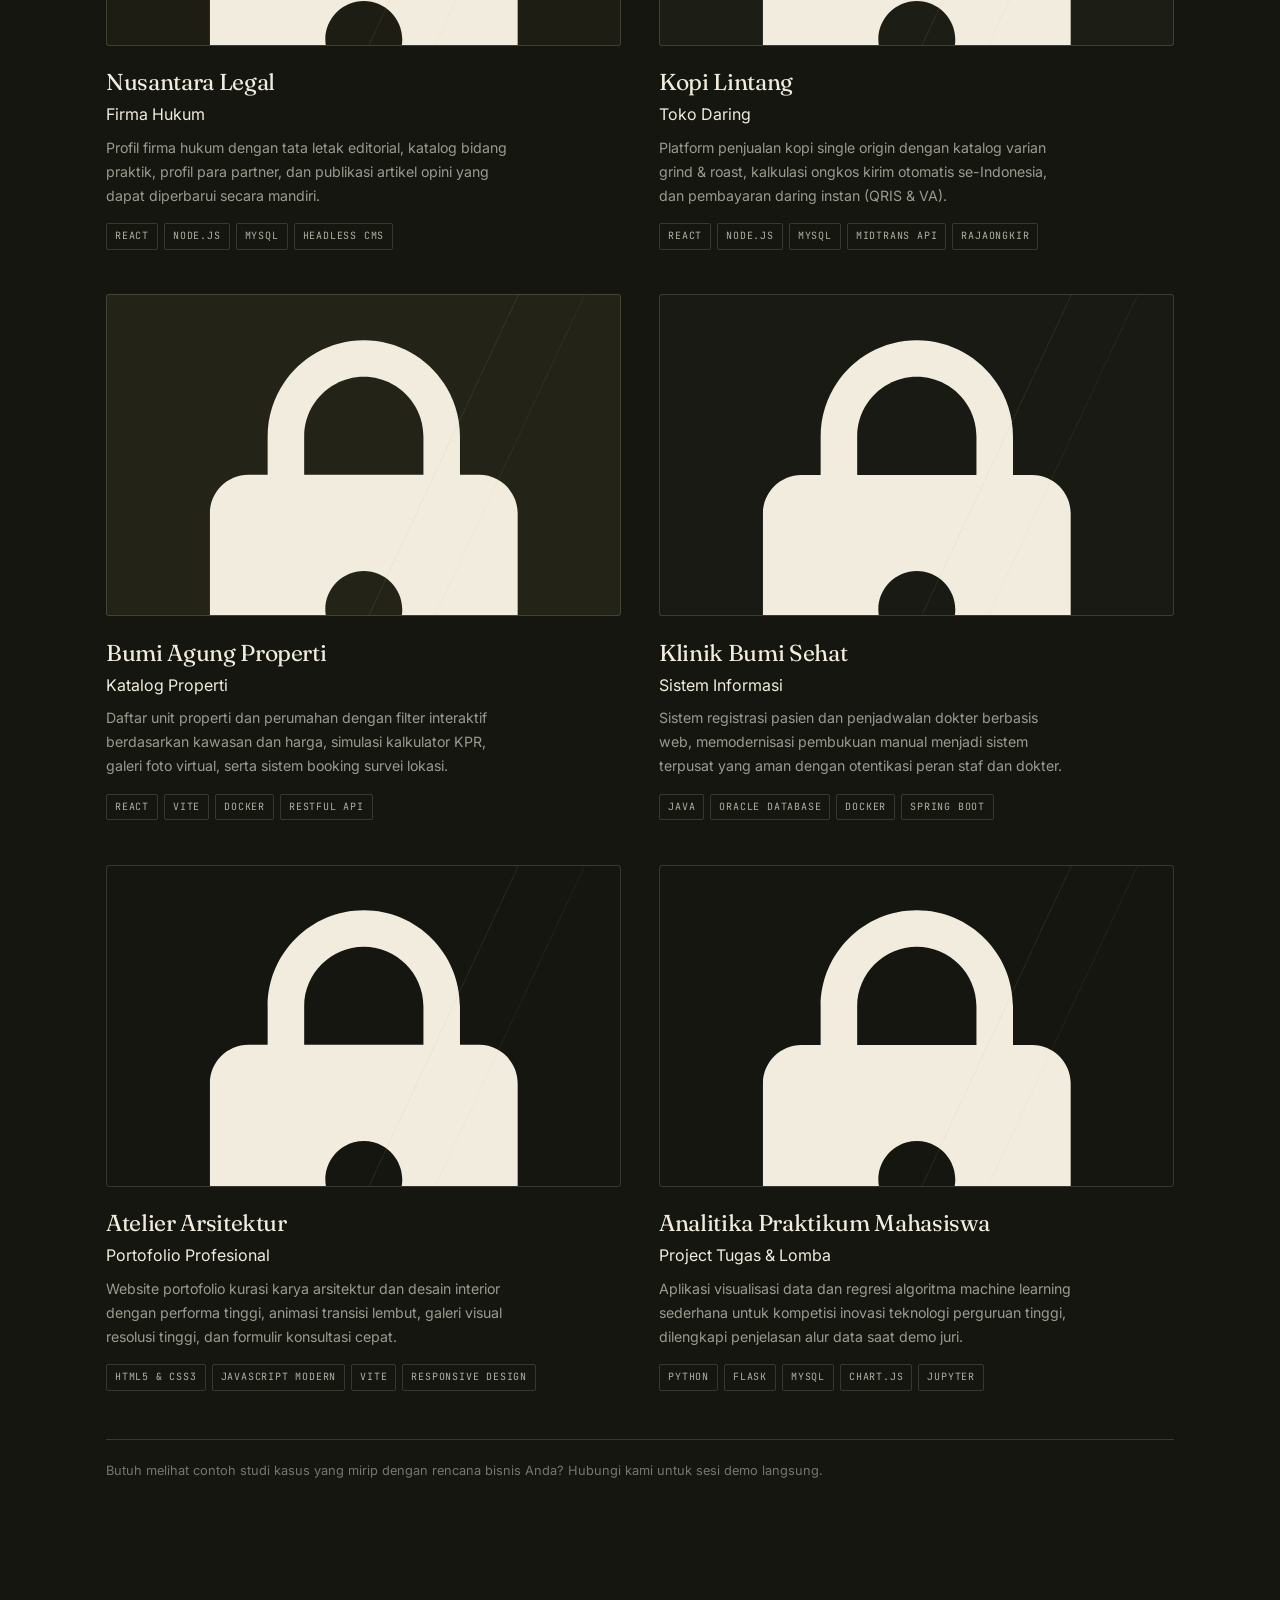
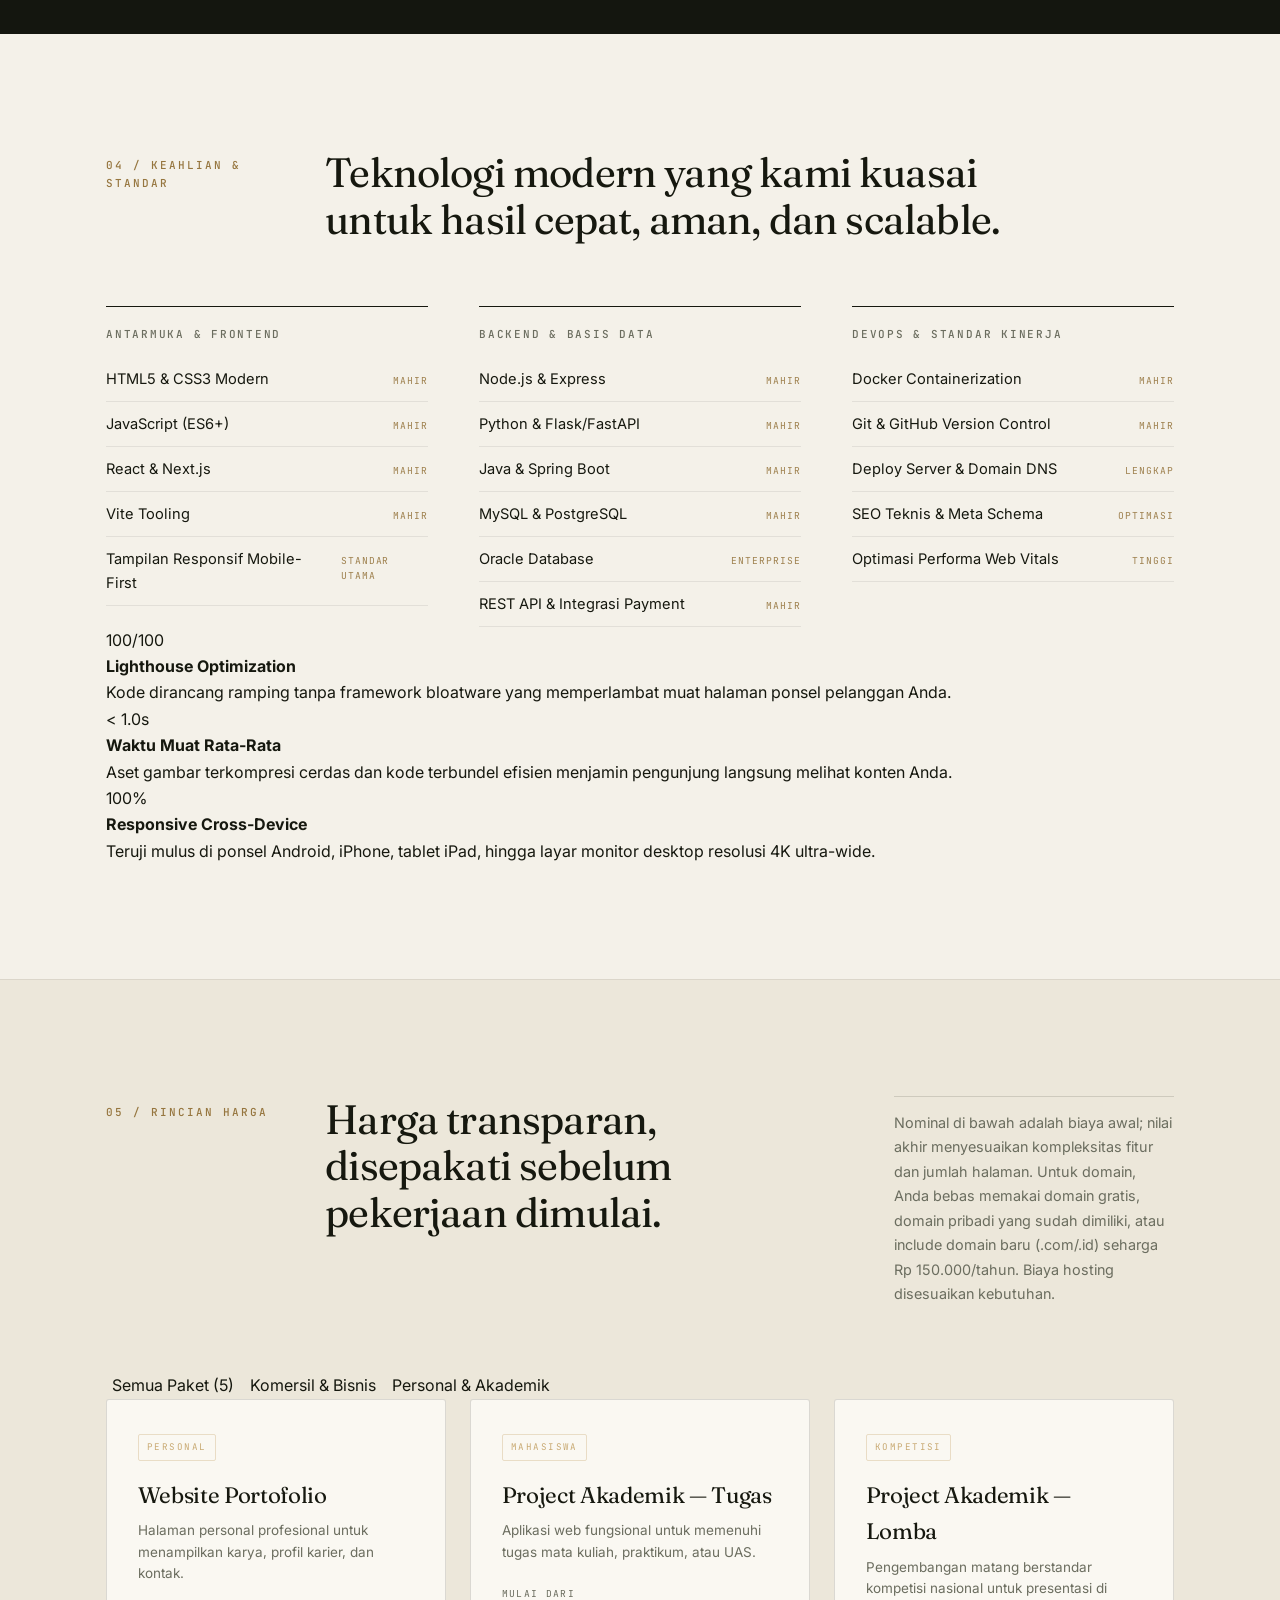
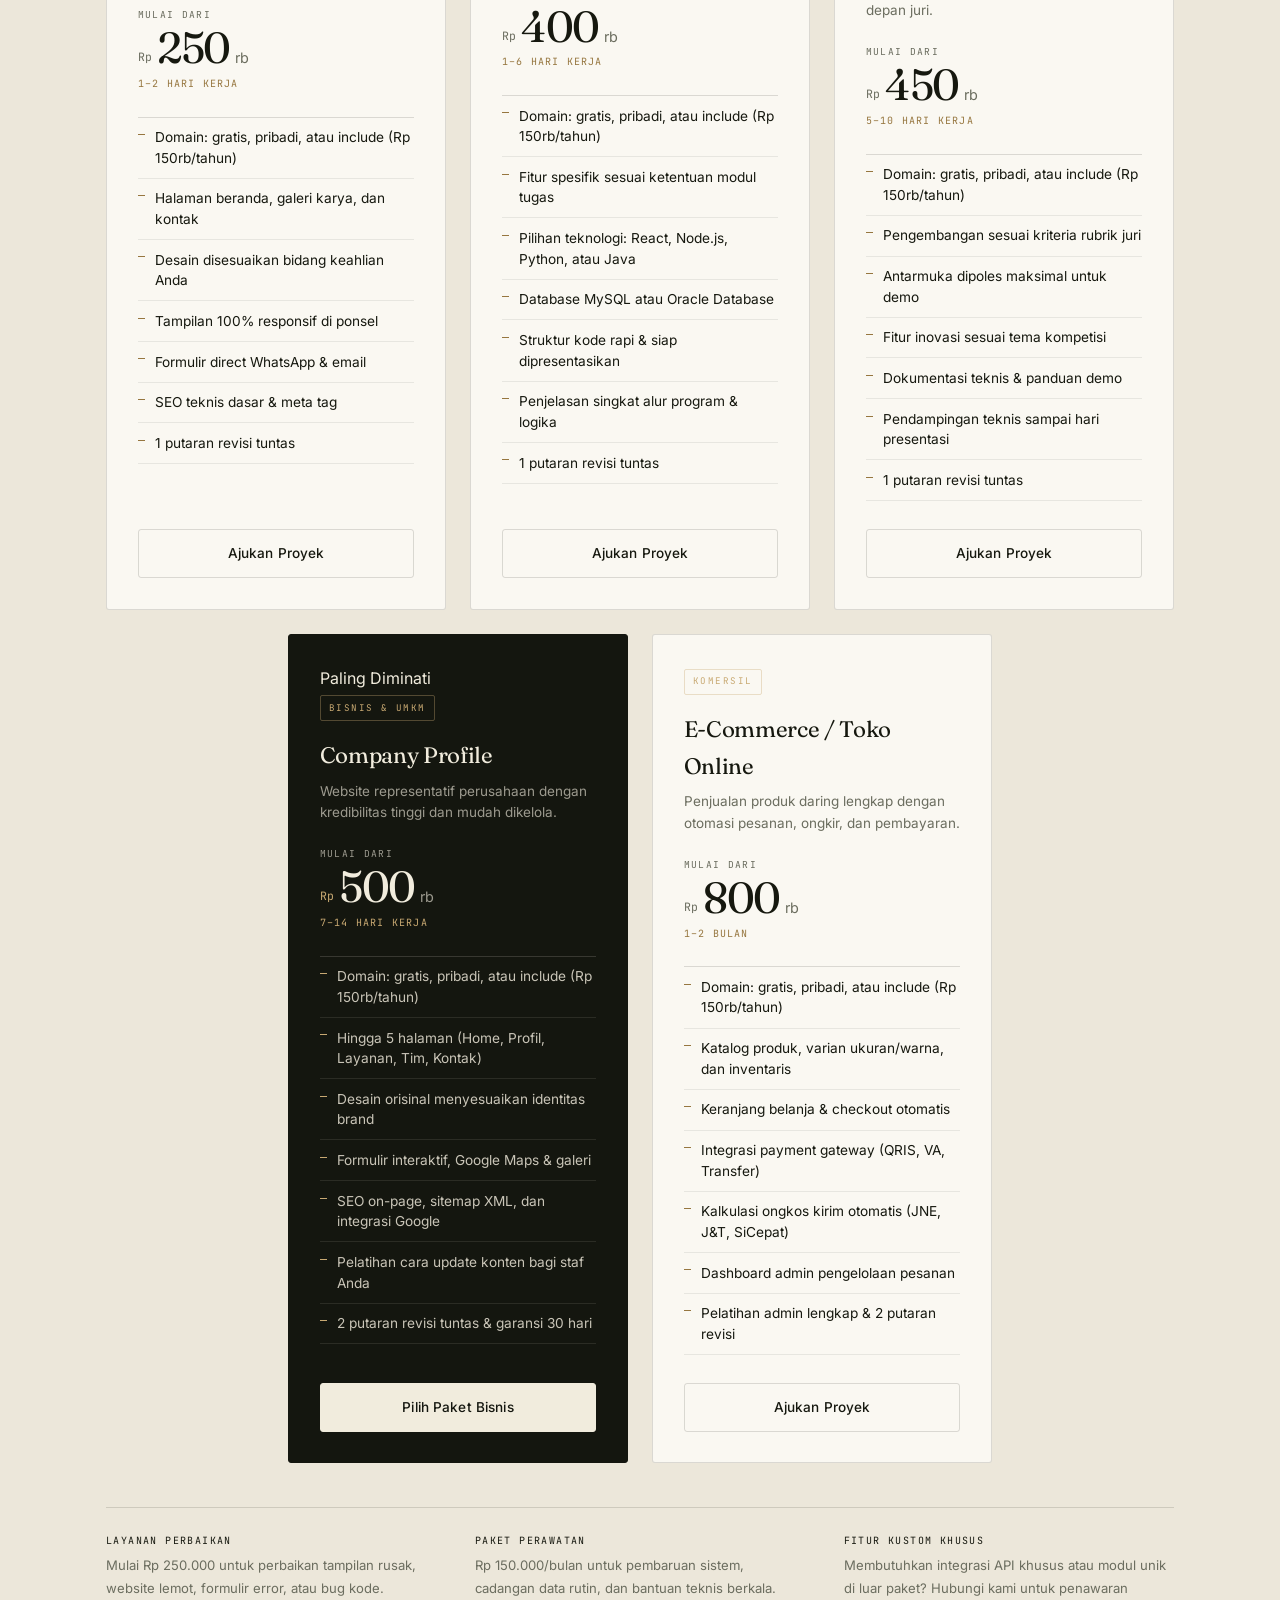
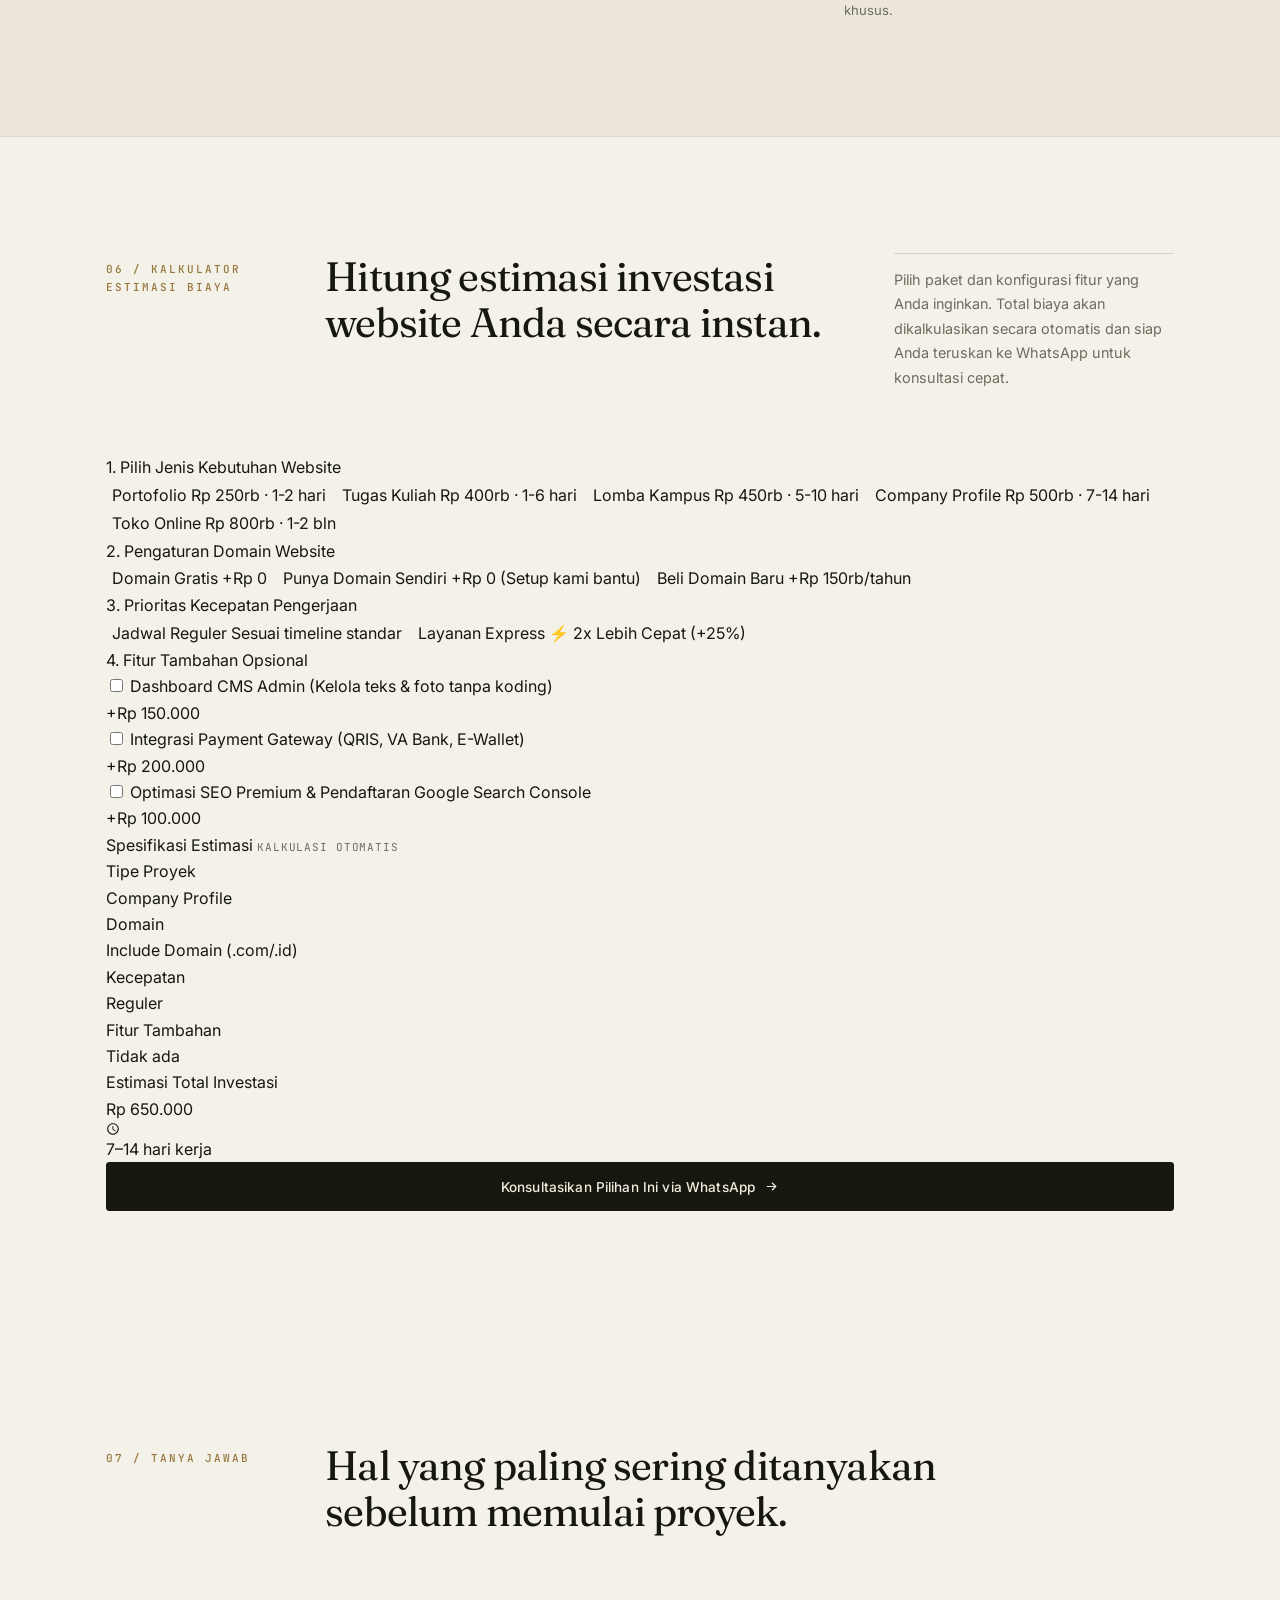
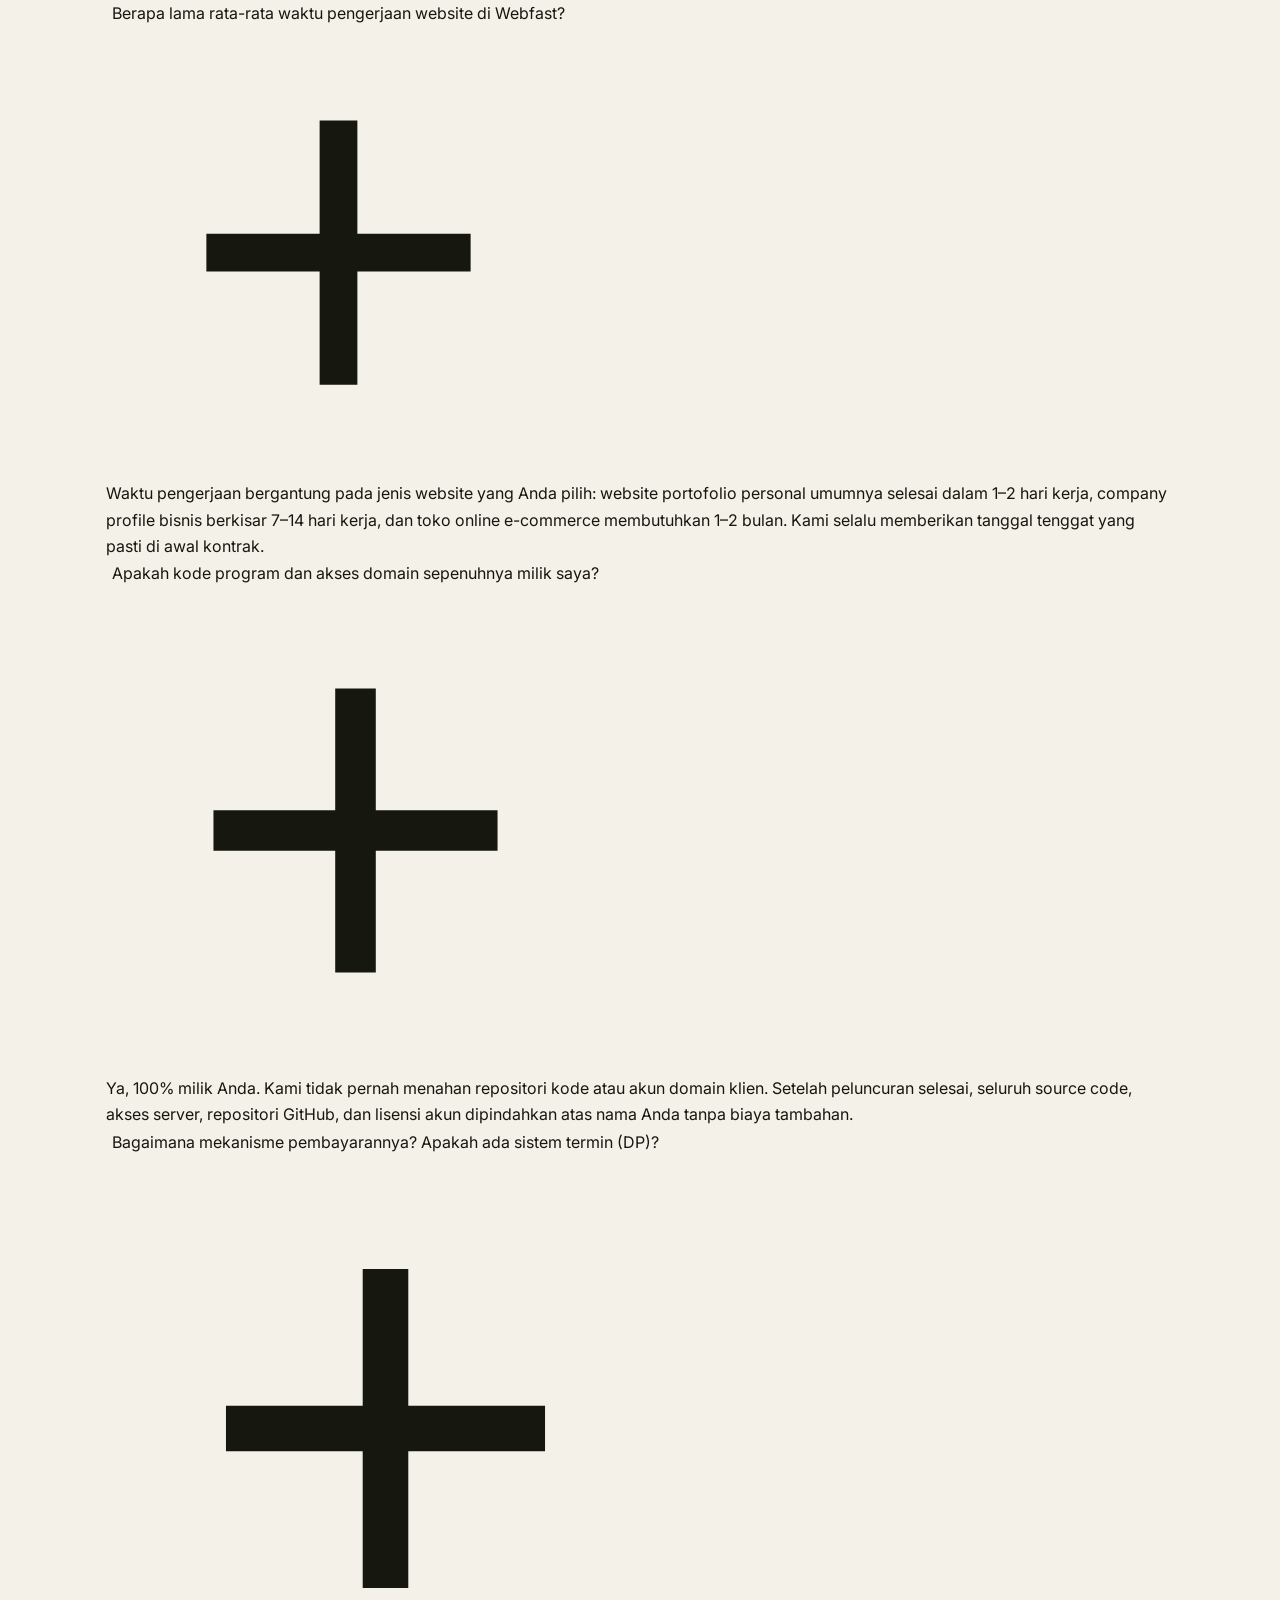
==== commit e8d3b1c9: "Update print statement from 'Hello' to 'Goodbye'" ====
--- a/index.html
+++ b/index.html
@@ -3,13 +3,13 @@
 <head>
   <meta charset="utf-8">
   <meta name="viewport" content="width=device-width, initial-scale=1">
-  <title>Webfast | Jasa Pembuatan &amp; Perbaikan Website</title>
-  <meta name="description" content="Webfast adalah jasa pembuatan dan perbaikan website: portofolio, tugas akademik, company profile, dan toko online. Pengerjaan rapi, waktu jelas, harga transparan.">
-  <meta name="theme-color" content="#141713">
+  <title>Webfast | Jasa Pembuatan &amp; Perbaikan Website Cepat, Rapi &amp; Bergaransi</title>
+  <meta name="description" content="Webfast adalah jasa pembuatan dan perbaikan website profesional: portofolio, tugas akademik, company profile bisnis, dan toko online. Pengerjaan cepat, waktu jelas, kode 100% milik Anda.">
+  <meta name="theme-color" content="#14160f">
 
   <meta property="og:type" content="website">
   <meta property="og:title" content="Webfast — Jasa Pembuatan &amp; Perbaikan Website">
-  <meta property="og:description" content="Website yang cepat, rapi, dan siap dipakai. Landing page, company profile, dan toko online.">
+  <meta property="og:description" content="Website yang cepat, rapi, dan siap dipakai. Landing page, company profile, dan toko online tanpa perantara.">
   <meta property="og:locale" content="id_ID">
 
   <link rel="icon" type="image/png" href="assets/logonobg.png">
@@ -17,32 +17,43 @@
 
   <link rel="preconnect" href="https://fonts.googleapis.com">
   <link rel="preconnect" href="https://fonts.gstatic.com" crossorigin>
-  <link href="https://fonts.googleapis.com/css2?family=Fraunces:ital,opsz,wght@0,9..144,300..700;1,9..144,300..600&family=Inter:wght@300;400;500;600&family=JetBrains+Mono:wght@400;500&display=swap" rel="stylesheet">
-
-  <link rel="stylesheet" href="assets/styles.css">
+  <link href="https://fonts.googleapis.com/css2?family=Fraunces:ital,opsz,wght@0,9..144,300..700;1,9..144,300..600&family=Inter:wght@300;400;500;600;700&family=JetBrains+Mono:wght@400;500;600&display=swap" rel="stylesheet">
+
+  <link rel="stylesheet" href="assets/styles.css?v=1.1">
   <script>document.documentElement.classList.replace('no-js', 'js');</script>
 </head>
 <body id="top">
+  <!-- Reading Progress Indicator -->
+  <div class="scroll-progress" id="scrollProgress"></div>
+
   <a class="skip-link" href="#main">Lompat ke konten utama</a>
 
+  <!-- ============================ HEADER ============================ -->
   <header class="site-header" id="siteHeader">
     <div class="shell header-inner">
       <a class="brand" href="#top" aria-label="Webfast, kembali ke atas">
         <span class="brand-logo">
-          <img src="assets/logonobg.png" alt="Webfast" width="600" height="400">
+          <img src="assets/logonobg.png" alt="Logo Webfast" width="600" height="400">
         </span>
       </a>
 
       <nav class="primary-nav" id="primaryNav" aria-label="Navigasi utama">
         <a href="#tentang">Tentang</a>
+        <a href="#alur">Alur Kerja</a>
         <a href="#proyek">Proyek</a>
         <a href="#keahlian">Keahlian</a>
         <a href="#harga">Harga</a>
+        <a href="#estimator">Kalkulator</a>
         <a href="#tim">Tim</a>
+        <a href="#faq">FAQ</a>
       </nav>
 
       <div class="header-actions">
-        <a class="btn btn-solid btn-sm header-cta" href="#kontak">Mulai proyek</a>
+        <div class="header-status" title="Slot pengerjaan aktif">
+          <span class="status-dot"></span>
+          <span>Buka 2 Slot</span>
+        </div>
+        <a class="btn btn-solid btn-sm header-cta" href="#kontak">Mulai Proyek</a>
         <button class="nav-toggle" id="navToggle" type="button" aria-expanded="false" aria-controls="primaryNav" aria-label="Buka menu navigasi">
           <span aria-hidden="true"></span>
           <span aria-hidden="true"></span>
@@ -57,37 +68,49 @@
     <section class="hero">
       <div class="shell hero-grid">
         <div class="hero-copy">
+          <div class="hero-tagline">
+            <span class="badge badge-brass">• Jasa Pembuatan Website Profesional</span>
+          </div>
           <h1 class="hero-title">
             Website yang membuat<br>
             bisnis Anda
-            <em>tampak serius.</em>
+            <em>tampak serius &amp; terpercaya.</em>
           </h1>
           <p class="hero-lede">
-            Webfast membangun website portofolio, project akademik, company profile,
-            hingga toko online dengan sistem pembayaran. Dikerjakan sendiri, tanpa
-            perantara, dengan hasil yang bisa Anda kelola.
+            Webfast membangun website portofolio, tugas akademik, company profile,
+            hingga toko online dengan sistem pembayaran terintegrasi. Dikerjakan langsung
+            oleh software engineer berlatar belakang IT, tanpa sales perantara, dengan
+            kode rapi yang 100% menjadi milik Anda.
           </p>
 
           <div class="hero-actions">
             <a class="btn btn-solid" href="#proyek">
-              Lihat proyek
+              Lihat Hasil Karya
               <svg class="icon-arrow" viewBox="0 0 16 16" aria-hidden="true" focusable="false">
                 <path d="M3 8h9M8.5 4l4 4-4 4" fill="none" stroke="currentColor" stroke-width="1.3"/>
               </svg>
             </a>
-            <a class="btn btn-line" href="#harga">Rincian harga</a>
-          </div>
-        </div>
-
-        <aside class="hero-panel" aria-label="Ringkasan layanan">
+            <a class="btn btn-line" href="#estimator">
+              Hitung Estimasi Biaya
+            </a>
+            <a class="btn btn-line" href="https://wa.me/6285795125809?text=halo!%2C%20ingin%20konsultasi%20jasa%20pengerjaan%20web%20apakah%20bisa%3F" target="_blank" rel="noopener">
+              Konsultasi WhatsApp
+            </a>
+          </div>
+        </div>
+
+        <aside class="hero-panel" aria-label="Ringkasan spesifikasi layanan">
           <div class="panel-top">
-            <span class="status"><span class="status-dot" aria-hidden="true"></span>Menerima 2 proyek baru</span>
-            <span class="mono muted">Nov 2026</span>
+            <span class="status">
+              <span class="status-dot" aria-hidden="true"></span>
+              Menerima Proyek Baru
+            </span>
+            <span class="live-clock" id="liveClock">--:--:-- WIB</span>
           </div>
 
           <dl class="panel-list">
             <div>
-              <dt>Mulai dari</dt>
+              <dt>Biaya awal mulai</dt>
               <dd>Rp 250.000</dd>
             </div>
             <div>
@@ -95,360 +118,957 @@
               <dd>1 hari – 2 bulan</dd>
             </div>
             <div>
-              <dt>Revisi</dt>
-              <dd>1–2 putaran</dd>
+              <dt>Revisi disertakan</dt>
+              <dd>1–2 putaran tuntas</dd>
             </div>
             <div>
-              <dt>Setelah serah terima</dt>
-              <dd>Garansi 30 hari</dd>
+              <dt>Dukungan purna jual</dt>
+              <dd>Garansi 30 hari penuh</dd>
+            </div>
+            <div>
+              <dt>Kepemilikan kode</dt>
+              <dd>100% milik Anda</dd>
             </div>
           </dl>
 
           <p class="panel-note">
-            Rincian biaya disepakati di awal kontrak. Tidak ada biaya tambahan yang muncul di tengah jalan.
+            <svg viewBox="0 0 20 20" fill="currentColor" aria-hidden="true">
+              <path fill-rule="evenodd" d="M10 18a8 8 0 100-16 8 8 0 000 16zm3.857-9.809a.75.75 0 00-1.214-.882l-3.483 4.79-1.88-1.88a.75.75 0 10-1.06 1.061l2.5 2.5a.75.75 0 001.137-.089l4-5.5z" clip-rule="evenodd" />
+            </svg>
+            <span>Rincian biaya disepakati di awal kontrak tertulis. Bebas biaya tersembunyi yang muncul di tengah jalan.</span>
           </p>
         </aside>
       </div>
 
       <div class="shell">
         <ul class="hero-meta">
-          <li><span class="meta-key">Berbasis di</span><span class="meta-value">Serang &amp; Bandung, Indonesia</span></li>
-          <li><span class="meta-key">Pengalaman</span><span class="meta-value">6 tahun</span></li>
-          <li><span class="meta-key">Proyek selesai</span><span class="meta-value">40+</span></li>
-          <li><span class="meta-key">Kepemilikan</span><span class="meta-value">Seluruh kode &amp; akses milik Anda</span></li>
+          <li>
+            <span class="meta-key">Berbasis di</span>
+            <span class="meta-value">Serang &amp; Bandung</span>
+            <span class="meta-sub">Jawa Barat &amp; Banten</span>
+          </li>
+          <li>
+            <span class="meta-key">Pengalaman Teknis</span>
+            <span class="meta-value">6 Tahun</span>
+            <span class="meta-sub">Full-Stack Development</span>
+          </li>
+          <li>
+            <span class="meta-key">Proyek Selesai</span>
+            <span class="meta-value">40+ Klien</span>
+            <span class="meta-sub">Bisnis, UMKM, Akademik</span>
+          </li>
+          <li>
+            <span class="meta-key">Hak Akses</span>
+            <span class="meta-value">100% Penuh</span>
+            <span class="meta-sub">Source code &amp; akun mandiri</span>
+          </li>
         </ul>
       </div>
     </section>
 
-    <!-- ============================ TENTANG ============================ -->
+    <!-- ============================ MARQUEE STRIP (LOOPING) ============================ -->
+    <div class="marquee-strip" aria-label="Keunggulan Layanan Webfast">
+      <div class="marquee-track">
+        <div class="marquee-group">
+          <span class="marquee-item">Jasa Website Cepat &amp; Rapi <span class="dot">•</span></span>
+          <span class="marquee-item">Harga Transparan Sejak Awal <span class="dot">•</span></span>
+          <span class="marquee-item">100% Hak Akses &amp; Source Code Milik Anda <span class="dot">•</span></span>
+          <span class="marquee-item">Integrasi API &amp; Payment Gateway <span class="dot">•</span></span>
+          <span class="marquee-item">Garansi Perbaikan 30 Hari <span class="dot">•</span></span>
+          <span class="marquee-item">Bicara Langsung dengan Developer <span class="dot">•</span></span>
+          <span class="marquee-item">Bebas Biaya Tersembunyi <span class="dot">•</span></span>
+          <span class="marquee-item">Performa Cepat &amp; Mobile-First <span class="dot">•</span></span>
+        </div>
+        <div class="marquee-group" aria-hidden="true">
+          <span class="marquee-item">Jasa Website Cepat &amp; Rapi <span class="dot">•</span></span>
+          <span class="marquee-item">Harga Transparan Sejak Awal <span class="dot">•</span></span>
+          <span class="marquee-item">100% Hak Akses &amp; Source Code Milik Anda <span class="dot">•</span></span>
+          <span class="marquee-item">Integrasi API &amp; Payment Gateway <span class="dot">•</span></span>
+          <span class="marquee-item">Garansi Perbaikan 30 Hari <span class="dot">•</span></span>
+          <span class="marquee-item">Bicara Langsung dengan Developer <span class="dot">•</span></span>
+          <span class="marquee-item">Bebas Biaya Tersembunyi <span class="dot">•</span></span>
+          <span class="marquee-item">Performa Cepat &amp; Mobile-First <span class="dot">•</span></span>
+        </div>
+      </div>
+    </div>
+
+    <!-- ============================ 01 / TENTANG ============================ -->
     <section class="section about" id="tentang">
       <div class="shell">
         <div class="section-head">
-          <p class="section-index">01 / Tentang</p>
-          <h2 class="section-title">Jasa yang dikerjakan oleh orang yang benar-benar menulis kodenya.</h2>
+          <p class="section-index">01 / Tentang Webfast</p>
+          <h2 class="section-title">Dikerjakan langsung oleh orang yang benar-benar menulis baris kodenya.</h2>
         </div>
 
         <div class="about-grid">
           <div class="about-copy">
             <p class="lead">
-              Webfast adalah studio kecil yang menangani pembuatan website dari nol:
-              perencanaan struktur, desain antarmuka, penulisan kode, hingga publikasi
-              dan pelatihan penggunaan.
+              Webfast adalah studio pengembangan web mandiri yang menangani proyek dari nol:
+              perencanaan arsitektur, desain antarmuka, penulisan kode bersih, hingga publikasi
+              ke server dan panduan pengoperasian.
             </p>
             <p>
-              Kami tidak mengambil puluhan proyek sekaligus. Setiap bulan hanya beberapa
-              proyek yang kami terima agar kualitas, komunikasi, dan waktu pengerjaan
-              tetap terjaga. Anda berkomunikasi langsung dengan orang yang mengerjakannya,
-              bukan dengan tim penjualan.
+              Kami tidak menerima puluhan proyek sekaligus secara serampangan. Setiap bulan kami
+              membatasi jumlah pengerjaan agar fokus, komunikasi harian, serta standar kualitas
+              tetap berada di level tertinggi. Anda berdiskusi langsung dengan developer teknis,
+              bukan tim sales yang melempar pekerjaan ke pihak ketiga.
             </p>
             <p>
-              Untuk website yang sudah berjalan, kami juga menerima perbaikan: halaman
-              yang lambat, tampilan rusak di ponsel, form yang tidak terkirim, hingga
-              migrasi dari platform lama.
+              Untuk website Anda yang sudah berjalan namun mengalami kendala, kami juga siap
+              melakukan perbaikan: optimasi kecepatan, perbaikan layout rusak di smartphone,
+              form kontak error, hingga migrasi database &amp; hosting.
             </p>
           </div>
 
           <div class="about-principles">
             <div class="principle">
-              <h3>Ruang lingkup jelas</h3>
-              <p>Jumlah halaman, fitur, dan batas revisi disepakati sebelum pekerjaan dimulai.</p>
+              <span class="principle-num">PRINSIP 01</span>
+              <h3>Ruang Lingkup Jelas &amp; Tertulis</h3>
+              <p>Jumlah halaman, fitur spesifik, dan batas revisi dirumuskan serta disepakati di muka sebelum Anda melakukan pembayaran.</p>
             </div>
             <div class="principle">
-              <h3>Dibangun untuk dirawat</h3>
-              <p>Kode dan konten ditata agar bisa Anda perbarui sendiri tanpa bantuan kami.</p>
+              <span class="principle-num">PRINSIP 02</span>
+              <h3>Dibangun untuk Mudah Dirawat</h3>
+              <p>Kode rapi berstandar industri dan tata letak konten dirancang agar Anda bisa memperbaruinya sendiri tanpa harus terus bergantung pada kami.</p>
             </div>
             <div class="principle">
-              <h3>Serah terima penuh</h3>
-              <p>Domain, hosting, repositori, dan akun layanan diserahkan atas nama Anda.</p>
+              <span class="principle-num">PRINSIP 03</span>
+              <h3>Serah Terima Penuh 100%</h3>
+              <p>Domain, server hosting, repositori GitHub, serta seluruh akun layanan diserahkan secara utuh atas nama dan kendali Anda.</p>
             </div>
           </div>
         </div>
       </div>
     </section>
 
-    <!-- ============================ PROYEK ============================ -->
+    <!-- ============================ 02 / ALUR KERJA ============================ -->
+    <section class="section workflow" id="alur">
+      <div class="shell">
+        <div class="section-head section-head--split">
+          <div>
+            <p class="section-index">02 / Alur Kerja</p>
+            <h2 class="section-title">Pengerjaan terstruktur, transparan dari awal hingga tuntas.</h2>
+          </div>
+          <p class="section-aside">
+            Kami menjaga alur kerja tetap transparan dan tepat waktu. Anda selalu mengetahui progres pembuatan website Anda di setiap tahapan.
+          </p>
+        </div>
+
+        <div class="workflow-grid">
+          <div class="workflow-card">
+            <span class="step-badge">01</span>
+            <h3 class="step-title">Konsultasi &amp; Blueprint</h3>
+            <p class="step-desc">
+              Diskusi mendalam mengenai kebutuhan bisnis, target audiens, fitur kunci, referensi estetika, dan penetapan harga pasti tanpa biaya tersembunyi.
+            </p>
+            <div class="step-deliverable">
+              <svg viewBox="0 0 20 20" fill="currentColor"><path fill-rule="evenodd" d="M16.707 5.293a1 1 0 010 1.414l-8 8a1 1 0 01-1.414 0l-4-4a1 1 0 011.414-1.414L8 12.586l7.293-7.293a1 1 0 011.414 0z" clip-rule="evenodd"/></svg>
+              <span>Output: Scope of Work &amp; Estimasi Waktu</span>
+            </div>
+          </div>
+
+          <div class="workflow-card">
+            <span class="step-badge">02</span>
+            <h3 class="step-title">Desain &amp; Struktur UI</h3>
+            <p class="step-desc">
+              Penyusunan tata letak halaman yang intuitif, tipografi elegan, navigasi ramah pengguna, dan rancangan visual sebelum baris kode dikerjakan.
+            </p>
+            <div class="step-deliverable">
+              <svg viewBox="0 0 20 20" fill="currentColor"><path fill-rule="evenodd" d="M16.707 5.293a1 1 0 010 1.414l-8 8a1 1 0 01-1.414 0l-4-4a1 1 0 011.414-1.414L8 12.586l7.293-7.293a1 1 0 011.414 0z" clip-rule="evenodd"/></svg>
+              <span>Output: Mockup Antarmuka Siap Ulas</span>
+            </div>
+          </div>
+
+          <div class="workflow-card">
+            <span class="step-badge">03</span>
+            <h3 class="step-title">Koding &amp; Integrasi</h3>
+            <p class="step-desc">
+              Penulisan kode clean code menggunakan teknologi modern (React, Node.js, Python, atau Java), integrasi basis data, responsif ponsel, dan optimasi SEO.
+            </p>
+            <div class="step-deliverable">
+              <svg viewBox="0 0 20 20" fill="currentColor"><path fill-rule="evenodd" d="M16.707 5.293a1 1 0 010 1.414l-8 8a1 1 0 01-1.414 0l-4-4a1 1 0 011.414-1.414L8 12.586l7.293-7.293a1 1 0 011.414 0z" clip-rule="evenodd"/></svg>
+              <span>Output: Versi Demo Interaktif (Staging)</span>
+            </div>
+          </div>
+
+          <div class="workflow-card">
+            <span class="step-badge">04</span>
+            <h3 class="step-title">Publikasi &amp; Garansi</h3>
+            <p class="step-desc">
+              Peluncuran ke domain dan server pilihan Anda, pengujian performa akhir, serah terima berkas sumber dan akun, serta pendampingan garansi 30 hari.
+            </p>
+            <div class="step-deliverable">
+              <svg viewBox="0 0 20 20" fill="currentColor"><path fill-rule="evenodd" d="M16.707 5.293a1 1 0 010 1.414l-8 8a1 1 0 01-1.414 0l-4-4a1 1 0 011.414-1.414L8 12.586l7.293-7.293a1 1 0 011.414 0z" clip-rule="evenodd"/></svg>
+              <span>Output: Website Live &amp; Garansi 30 Hari</span>
+            </div>
+          </div>
+        </div>
+      </div>
+    </section>
+
+    <!-- ============================ 03 / PROYEK ============================ -->
     <section class="section projects" id="proyek">
       <div class="shell">
         <div class="section-head section-head--split">
           <div>
-            <p class="section-index">02 / Proyek terpilih</p>
-            <h2 class="section-title">Sebagian pekerjaan yang sudah kami selesaikan.</h2>
+            <p class="section-index">03 / Proyek Terpilih</p>
+            <h2 class="section-title">Hasil karya nyata yang cepat, rapi, dan berkinerja tinggi.</h2>
           </div>
           <p class="section-aside">
-            Setiap proyek dimulai dari pemetaan kebutuhan singkat, lalu desain, lalu kode.
-            Berikut beberapa di antaranya.
+            Setiap proyek dikerjakan dengan pendekatan arsitektur yang disesuaikan: mulai dari profil firma hukum elegan, toko online terotomasi, hingga sistem data klinik.
           </p>
         </div>
 
+        <!-- Filter bar -->
+        <div class="filter-bar">
+          <button class="filter-btn is-active" type="button" data-filter="all">Semua Proyek (6)</button>
+          <button class="filter-btn" type="button" data-filter="company">Company Profile</button>
+          <button class="filter-btn" type="button" data-filter="ecommerce">Toko Online</button>
+          <button class="filter-btn" type="button" data-filter="catalog">Katalog &amp; Sistem</button>
+          <button class="filter-btn" type="button" data-filter="academic">Akademik &amp; Portofolio</button>
+        </div>
+
         <div class="project-grid">
-          <article class="project">
+          <!-- Proyek 1 -->
+          <article class="project" data-category="company">
             <div class="project-plate plate-a">
-              <div class="plate-top">
-                <span class="plate-cat">Company profile</span>
-                <span class="plate-year">2026</span>
-              </div>
-              <span class="plate-mark" aria-hidden="true">NL</span>
+              <div class="mockup-chrome">
+                <div class="mockup-dots">
+                  <span class="mockup-dot"></span>
+                  <span class="mockup-dot"></span>
+                  <span class="mockup-dot"></span>
+                </div>
+                <div class="mockup-url">
+                  <svg viewBox="0 0 24 24" fill="currentColor"><path d="M18 8h-1V6c0-2.76-2.24-5-5-5S7 3.24 7 6v2H6c-1.1 0-2 .9-2 2v10c0 1.1.9 2 2 2h12c1.1 0 2-.9 2-2V10c0-1.1-.9-2-2-2zm-6 9c-1.1 0-2-.9-2-2s.9-2 2-2 2 .9 2 2-.9 2-2 2zm3.1-9H8.9V6c0-1.71 1.39-3.1 3.1-3.1 1.71 0 3.1 1.39 3.1 3.1v2z"/></svg>
+                  <span>nusantaralegal.id</span>
+                </div>
+                <span class="mockup-badge">Company Profile</span>
+              </div>
+              <div class="mockup-canvas">
+                <div class="canvas-header">
+                  <span class="canvas-brand">Nusantara Legal Partners</span>
+                  <span class="canvas-year">2026</span>
+                </div>
+                <div class="canvas-center">
+                  <h4 class="canvas-headline">Integritas Hukum &amp; Advokasi Bisnis</h4>
+                  <div class="canvas-bars">
+                    <span class="canvas-bar"></span>
+                    <span class="canvas-bar"></span>
+                  </div>
+                </div>
+                <div class="canvas-bottom">
+                  <span class="canvas-pill">Corporate Law CMS</span>
+                  <span class="mono muted">Status: Active</span>
+                </div>
+              </div>
             </div>
             <div class="project-body">
-              <h3>Nusantara Legal</h3>
-              <p>Profil firma hukum dengan halaman praktik, tim, dan publikasi artikel yang dikelola lewat CMS.</p>
+              <div class="project-head-row">
+                <h3>Nusantara Legal</h3>
+                <span class="project-type-tag">Firma Hukum</span>
+              </div>
+              <p>Profil firma hukum dengan tata letak editorial, katalog bidang praktik, profil para partner, dan publikasi artikel opini yang dapat diperbarui secara mandiri.</p>
               <ul class="tags">
-                <li>React</li><li>Node.js</li><li>MySQL</li>
+                <li>React</li><li>Node.js</li><li>MySQL</li><li>Headless CMS</li>
               </ul>
             </div>
           </article>
 
-          <article class="project">
+          <!-- Proyek 2 -->
+          <article class="project" data-category="ecommerce">
             <div class="project-plate plate-b">
-              <div class="plate-top">
-                <span class="plate-cat">Toko online</span>
-                <span class="plate-year">2025</span>
-              </div>
-              <span class="plate-mark" aria-hidden="true">KL</span>
+              <div class="mockup-chrome">
+                <div class="mockup-dots">
+                  <span class="mockup-dot"></span>
+                  <span class="mockup-dot"></span>
+                  <span class="mockup-dot"></span>
+                </div>
+                <div class="mockup-url">
+                  <svg viewBox="0 0 24 24" fill="currentColor"><path d="M18 8h-1V6c0-2.76-2.24-5-5-5S7 3.24 7 6v2H6c-1.1 0-2 .9-2 2v10c0 1.1.9 2 2 2h12c1.1 0 2-.9 2-2V10c0-1.1-.9-2-2-2zm-6 9c-1.1 0-2-.9-2-2s.9-2 2-2 2 .9 2 2-.9 2-2 2zm3.1-9H8.9V6c0-1.71 1.39-3.1 3.1-3.1 1.71 0 3.1 1.39 3.1 3.1v2z"/></svg>
+                  <span>kopilintang.com</span>
+                </div>
+                <span class="mockup-badge">E-Commerce</span>
+              </div>
+              <div class="mockup-canvas">
+                <div class="canvas-header">
+                  <span class="canvas-brand">Kopi Lintang Roastery</span>
+                  <span class="canvas-year">2025</span>
+                </div>
+                <div class="canvas-center">
+                  <h4 class="canvas-headline">Single Origin Specialty Beans</h4>
+                  <div class="canvas-bars">
+                    <span class="canvas-bar"></span>
+                    <span class="canvas-bar"></span>
+                  </div>
+                </div>
+                <div class="canvas-bottom">
+                  <span class="canvas-pill">Payment Gateway Terintegrasi</span>
+                  <span class="mono muted">Auto Ongkir RajaOngkir</span>
+                </div>
+              </div>
             </div>
             <div class="project-body">
-              <h3>Kopi Lintang</h3>
-              <p>Penjualan kopi single origin dengan katalog varian, ongkir otomatis, dan pembayaran daring.</p>
+              <div class="project-head-row">
+                <h3>Kopi Lintang</h3>
+                <span class="project-type-tag">Toko Daring</span>
+              </div>
+              <p>Platform penjualan kopi single origin dengan katalog varian grind &amp; roast, kalkulasi ongkos kirim otomatis se-Indonesia, dan pembayaran daring instan (QRIS &amp; VA).</p>
               <ul class="tags">
-                <li>React</li><li>Node.js</li><li>MySQL</li>
+                <li>React</li><li>Node.js</li><li>MySQL</li><li>Midtrans API</li><li>RajaOngkir</li>
               </ul>
             </div>
           </article>
 
-          <article class="project">
+          <!-- Proyek 3 -->
+          <article class="project" data-category="catalog">
             <div class="project-plate plate-c">
-              <div class="plate-top">
-                <span class="plate-cat">Katalog properti</span>
-                <span class="plate-year">2025</span>
-              </div>
-              <span class="plate-mark" aria-hidden="true">BA</span>
+              <div class="mockup-chrome">
+                <div class="mockup-dots">
+                  <span class="mockup-dot"></span>
+                  <span class="mockup-dot"></span>
+                  <span class="mockup-dot"></span>
+                </div>
+                <div class="mockup-url">
+                  <svg viewBox="0 0 24 24" fill="currentColor"><path d="M18 8h-1V6c0-2.76-2.24-5-5-5S7 3.24 7 6v2H6c-1.1 0-2 .9-2 2v10c0 1.1.9 2 2 2h12c1.1 0 2-.9 2-2V10c0-1.1-.9-2-2-2zm-6 9c-1.1 0-2-.9-2-2s.9-2 2-2 2 .9 2 2-.9 2-2 2zm3.1-9H8.9V6c0-1.71 1.39-3.1 3.1-3.1 1.71 0 3.1 1.39 3.1 3.1v2z"/></svg>
+                  <span>bumiagungproperty.co.id</span>
+                </div>
+                <span class="mockup-badge">Listing Properti</span>
+              </div>
+              <div class="mockup-canvas">
+                <div class="canvas-header">
+                  <span class="canvas-brand">Bumi Agung Properti</span>
+                  <span class="canvas-year">2025</span>
+                </div>
+                <div class="canvas-center">
+                  <h4 class="canvas-headline">Hunian Eksklusif Serang &amp; Bandung</h4>
+                  <div class="canvas-bars">
+                    <span class="canvas-bar"></span>
+                    <span class="canvas-bar"></span>
+                  </div>
+                </div>
+                <div class="canvas-bottom">
+                  <span class="canvas-pill">Filter Lokasi &amp; KPR</span>
+                  <span class="mono muted">Form Survei Otomatis</span>
+                </div>
+              </div>
             </div>
             <div class="project-body">
-              <h3>Bumi Agung Properti</h3>
-              <p>Daftar unit dengan filter lokasi dan harga, galeri, serta formulir pemesanan survei.</p>
+              <div class="project-head-row">
+                <h3>Bumi Agung Properti</h3>
+                <span class="project-type-tag">Katalog Properti</span>
+              </div>
+              <p>Daftar unit properti dan perumahan dengan filter interaktif berdasarkan kawasan dan harga, simulasi kalkulator KPR, galeri foto virtual, serta sistem booking survei lokasi.</p>
               <ul class="tags">
-                <li>React</li><li>Vite</li><li>Docker</li>
+                <li>React</li><li>Vite</li><li>Docker</li><li>RESTful API</li>
               </ul>
             </div>
           </article>
 
-          <article class="project">
+          <!-- Proyek 4 -->
+          <article class="project" data-category="catalog">
             <div class="project-plate plate-d">
-              <div class="plate-top">
-                <span class="plate-cat">Sistem internal</span>
-                <span class="plate-year">2024</span>
-              </div>
-              <span class="plate-mark" aria-hidden="true">KB</span>
+              <div class="mockup-chrome">
+                <div class="mockup-dots">
+                  <span class="mockup-dot"></span>
+                  <span class="mockup-dot"></span>
+                  <span class="mockup-dot"></span>
+                </div>
+                <div class="mockup-url">
+                  <svg viewBox="0 0 24 24" fill="currentColor"><path d="M18 8h-1V6c0-2.76-2.24-5-5-5S7 3.24 7 6v2H6c-1.1 0-2 .9-2 2v10c0 1.1.9 2 2 2h12c1.1 0 2-.9 2-2V10c0-1.1-.9-2-2-2zm-6 9c-1.1 0-2-.9-2-2s.9-2 2-2 2 .9 2 2-.9 2-2 2zm3.1-9H8.9V6c0-1.71 1.39-3.1 3.1-3.1 1.71 0 3.1 1.39 3.1 3.1v2z"/></svg>
+                  <span>app.bumisehat.internal</span>
+                </div>
+                <span class="mockup-badge">Sistem Internal</span>
+              </div>
+              <div class="mockup-canvas">
+                <div class="canvas-header">
+                  <span class="canvas-brand">SIM Klinik Bumi Sehat</span>
+                  <span class="canvas-year">2024</span>
+                </div>
+                <div class="canvas-center">
+                  <h4 class="canvas-headline">Antrean &amp; Rekam Medis Digital</h4>
+                  <div class="canvas-bars">
+                    <span class="canvas-bar"></span>
+                    <span class="canvas-bar"></span>
+                  </div>
+                </div>
+                <div class="canvas-bottom">
+                  <span class="canvas-pill">Oracle Enterprise DB</span>
+                  <span class="mono muted">Multi-Role Security</span>
+                </div>
+              </div>
             </div>
             <div class="project-body">
-              <h3>Klinik Bumi Sehat</h3>
-              <p>Pendaftaran pasien dan penjadwalan dokter, menggantikan pembukuan manual di buku agenda.</p>
+              <div class="project-head-row">
+                <h3>Klinik Bumi Sehat</h3>
+                <span class="project-type-tag">Sistem Informasi</span>
+              </div>
+              <p>Sistem registrasi pasien dan penjadwalan dokter berbasis web, memodernisasi pembukuan manual menjadi sistem terpusat yang aman dengan otentikasi peran staf dan dokter.</p>
               <ul class="tags">
-                <li>Java</li><li>Oracle Database</li><li>Docker</li>
+                <li>Java</li><li>Oracle Database</li><li>Docker</li><li>Spring Boot</li>
               </ul>
             </div>
           </article>
-        </div>
-
-        <p class="project-footnote">
-          Studi kasus lengkap, termasuk kendala dan keputusan teknisnya, dapat kami tunjukkan saat sesi konsultasi.
-        </p>
+
+          <!-- Proyek 5 -->
+          <article class="project" data-category="academic">
+            <div class="project-plate plate-e">
+              <div class="mockup-chrome">
+                <div class="mockup-dots">
+                  <span class="mockup-dot"></span>
+                  <span class="mockup-dot"></span>
+                  <span class="mockup-dot"></span>
+                </div>
+                <div class="mockup-url">
+                  <svg viewBox="0 0 24 24" fill="currentColor"><path d="M18 8h-1V6c0-2.76-2.24-5-5-5S7 3.24 7 6v2H6c-1.1 0-2 .9-2 2v10c0 1.1.9 2 2 2h12c1.1 0 2-.9 2-2V10c0-1.1-.9-2-2-2zm-6 9c-1.1 0-2-.9-2-2s.9-2 2-2 2 .9 2 2-.9 2-2 2zm3.1-9H8.9V6c0-1.71 1.39-3.1 3.1-3.1 1.71 0 3.1 1.39 3.1 3.1v2z"/></svg>
+                  <span>atelier-arch.portfolio.dev</span>
+                </div>
+                <span class="mockup-badge">Portofolio Kreatif</span>
+              </div>
+              <div class="mockup-canvas">
+                <div class="canvas-header">
+                  <span class="canvas-brand">Atelier Arsitektur</span>
+                  <span class="canvas-year">2026</span>
+                </div>
+                <div class="canvas-center">
+                  <h4 class="canvas-headline">Ruang, Struktur &amp; Pencahayaan Alami</h4>
+                  <div class="canvas-bars">
+                    <span class="canvas-bar"></span>
+                    <span class="canvas-bar"></span>
+                  </div>
+                </div>
+                <div class="canvas-bottom">
+                  <span class="canvas-pill">High-Res Visual Gallery</span>
+                  <span class="mono muted">99/100 Speed Score</span>
+                </div>
+              </div>
+            </div>
+            <div class="project-body">
+              <div class="project-head-row">
+                <h3>Atelier Arsitektur</h3>
+                <span class="project-type-tag">Portofolio Profesional</span>
+              </div>
+              <p>Website portofolio kurasi karya arsitektur dan desain interior dengan performa tinggi, animasi transisi lembut, galeri visual resolusi tinggi, dan formulir konsultasi cepat.</p>
+              <ul class="tags">
+                <li>HTML5 &amp; CSS3</li><li>JavaScript Modern</li><li>Vite</li><li>Responsive Design</li>
+              </ul>
+            </div>
+          </article>
+
+          <!-- Proyek 6 -->
+          <article class="project" data-category="academic">
+            <div class="project-plate plate-f">
+              <div class="mockup-chrome">
+                <div class="mockup-dots">
+                  <span class="mockup-dot"></span>
+                  <span class="mockup-dot"></span>
+                  <span class="mockup-dot"></span>
+                </div>
+                <div class="mockup-url">
+                  <svg viewBox="0 0 24 24" fill="currentColor"><path d="M18 8h-1V6c0-2.76-2.24-5-5-5S7 3.24 7 6v2H6c-1.1 0-2 .9-2 2v10c0 1.1.9 2 2 2h12c1.1 0 2-.9 2-2V10c0-1.1-.9-2-2-2zm-6 9c-1.1 0-2-.9-2-2s.9-2 2-2 2 .9 2 2-.9 2-2 2zm3.1-9H8.9V6c0-1.71 1.39-3.1 3.1-3.1 1.71 0 3.1 1.39 3.1 3.1v2z"/></svg>
+                  <span>prediksi-akademik.lab.edu</span>
+                </div>
+                <span class="mockup-badge">Akademik &amp; Lomba</span>
+              </div>
+              <div class="mockup-canvas">
+                <div class="canvas-header">
+                  <span class="canvas-brand">Analitika Capaian Praktikum</span>
+                  <span class="canvas-year">2025</span>
+                </div>
+                <div class="canvas-center">
+                  <h4 class="canvas-headline">Visualisasi Data &amp; Regresi Linier</h4>
+                  <div class="canvas-bars">
+                    <span class="canvas-bar"></span>
+                    <span class="canvas-bar"></span>
+                  </div>
+                </div>
+                <div class="canvas-bottom">
+                  <span class="canvas-pill">Algoritma Python &amp; Chart.js</span>
+                  <span class="mono muted">Juara 2 Lomba Nasional</span>
+                </div>
+              </div>
+            </div>
+            <div class="project-body">
+              <div class="project-head-row">
+                <h3>Analitika Praktikum Mahasiswa</h3>
+                <span class="project-type-tag">Project Tugas &amp; Lomba</span>
+              </div>
+              <p>Aplikasi visualisasi data dan regresi algoritma machine learning sederhana untuk kompetisi inovasi teknologi perguruan tinggi, dilengkapi penjelasan alur data saat demo juri.</p>
+              <ul class="tags">
+                <li>Python</li><li>Flask</li><li>MySQL</li><li>Chart.js</li><li>Jupyter</li>
+              </ul>
+            </div>
+          </article>
+        </div>
+
+        <div class="project-footnote">
+          <p>Butuh melihat contoh studi kasus yang mirip dengan rencana bisnis Anda? Hubungi kami untuk sesi demo langsung.</p>
+          <a class="btn btn-line btn-sm" href="https://wa.me/6285795125809?text=halo!%20saya%20ingin%20melihat%20demo%20portofolio%20website%20webfast" target="_blank" rel="noopener">
+            Minta Akses Demo Proyek
+          </a>
+        </div>
       </div>
     </section>
 
-    <!-- ============================ KEAHLIAN ============================ -->
+    <!-- ============================ 04 / KEAHLIAN ============================ -->
     <section class="section skills" id="keahlian">
       <div class="shell">
         <div class="section-head">
-          <p class="section-index">03 / Keahlian</p>
-          <h2 class="section-title">Alat dan bahasa yang kami gunakan sehari-hari.</h2>
+          <p class="section-index">04 / Keahlian &amp; Standar</p>
+          <h2 class="section-title">Teknologi modern yang kami kuasai untuk hasil cepat, aman, dan scalable.</h2>
         </div>
 
         <div class="skills-grid">
           <div class="skill-group">
-            <h3>Antarmuka</h3>
+            <h3>Antarmuka &amp; Frontend</h3>
             <ul class="skill-list">
-              <li><span>HTML &amp; CSS</span></li>
-              <li><span>JavaScript</span></li>
-              <li><span>React</span></li>
-              <li><span>Vite</span></li>
-              <li><span>Tampilan responsif</span></li>
+              <li><span>HTML5 &amp; CSS3 Modern</span><span class="skill-level">Mahir</span></li>
+              <li><span>JavaScript (ES6+)</span><span class="skill-level">Mahir</span></li>
+              <li><span>React &amp; Next.js</span><span class="skill-level">Mahir</span></li>
+              <li><span>Vite Tooling</span><span class="skill-level">Mahir</span></li>
+              <li><span>Tampilan Responsif Mobile-First</span><span class="skill-level">Standar Utama</span></li>
             </ul>
           </div>
 
           <div class="skill-group">
-            <h3>Server &amp; data</h3>
+            <h3>Backend &amp; Basis Data</h3>
             <ul class="skill-list">
-              <li><span>Node.js</span></li>
-              <li><span>Python</span></li>
-              <li><span>Java</span></li>
-              <li><span>MySQL</span></li>
-              <li><span>Oracle Database</span></li>
-              <li><span>REST &amp; integrasi API</span></li>
+              <li><span>Node.js &amp; Express</span><span class="skill-level">Mahir</span></li>
+              <li><span>Python &amp; Flask/FastAPI</span><span class="skill-level">Mahir</span></li>
+              <li><span>Java &amp; Spring Boot</span><span class="skill-level">Mahir</span></li>
+              <li><span>MySQL &amp; PostgreSQL</span><span class="skill-level">Mahir</span></li>
+              <li><span>Oracle Database</span><span class="skill-level">Enterprise</span></li>
+              <li><span>REST API &amp; Integrasi Payment</span><span class="skill-level">Mahir</span></li>
             </ul>
           </div>
 
           <div class="skill-group">
-            <h3>Alat &amp; platform</h3>
+            <h3>DevOps &amp; Standar Kinerja</h3>
             <ul class="skill-list">
-              <li><span>Docker</span></li>
-              <li><span>Git</span></li>
-              <li><span>Deploy &amp; domain</span></li>
-              <li><span>SEO teknis</span></li>
-              <li><span>Optimasi performa</span></li>
+              <li><span>Docker Containerization</span><span class="skill-level">Mahir</span></li>
+              <li><span>Git &amp; GitHub Version Control</span><span class="skill-level">Mahir</span></li>
+              <li><span>Deploy Server &amp; Domain DNS</span><span class="skill-level">Lengkap</span></li>
+              <li><span>SEO Teknis &amp; Meta Schema</span><span class="skill-level">Optimasi</span></li>
+              <li><span>Optimasi Performa Web Vitals</span><span class="skill-level">Tinggi</span></li>
             </ul>
           </div>
         </div>
 
-        <p class="skills-note">
-          Kami memilih teknologi berdasarkan kebutuhan proyek: React dan Vite untuk
-          antarmuka, Node.js, Python, atau Java di sisi server, dengan MySQL atau
-          Oracle Database sebagai penyimpanan data.
-        </p>
+        <!-- Webfast Quality Standards Box -->
+        <div class="standards-card">
+          <div class="standard-item">
+            <span class="standard-score">100/100</span>
+            <h4>Lighthouse Optimization</h4>
+            <p>Kode dirancang ramping tanpa framework bloatware yang memperlambat muat halaman ponsel pelanggan Anda.</p>
+          </div>
+          <div class="standard-item">
+            <span class="standard-score">&lt; 1.0s</span>
+            <h4>Waktu Muat Rata-Rata</h4>
+            <p>Aset gambar terkompresi cerdas dan kode terbundel efisien menjamin pengunjung langsung melihat konten Anda.</p>
+          </div>
+          <div class="standard-item">
+            <span class="standard-score">100%</span>
+            <h4>Responsive Cross-Device</h4>
+            <p>Teruji mulus di ponsel Android, iPhone, tablet iPad, hingga layar monitor desktop resolusi 4K ultra-wide.</p>
+          </div>
+        </div>
       </div>
     </section>
 
-    <!-- ============================ HARGA ============================ -->
+    <!-- ============================ 05 / HARGA ============================ -->
     <section class="section pricing" id="harga">
       <div class="shell">
         <div class="section-head section-head--split">
           <div>
-            <p class="section-index">04 / Harga</p>
-            <h2 class="section-title">Harga jelas, disepakati sebelum mulai.</h2>
+            <p class="section-index">05 / Rincian Harga</p>
+            <h2 class="section-title">Harga transparan, disepakati sebelum pekerjaan dimulai.</h2>
           </div>
           <p class="section-aside">
-            Nominal di bawah adalah biaya awal; nilai akhir menyesuaikan jumlah halaman
-            dan fitur. Desain, pengembangan, dan publikasi sudah termasuk. Untuk domain,
-            Anda bisa memakai domain gratis, domain pribadi yang sudah dimiliki, atau
-            include domain seharga Rp 150.000/tahun. Hosting dibayarkan terpisah.
+            Nominal di bawah adalah biaya awal; nilai akhir menyesuaikan kompleksitas fitur dan jumlah halaman. Untuk domain, Anda bebas memakai domain gratis, domain pribadi yang sudah dimiliki, atau include domain baru (.com/.id) seharga Rp 150.000/tahun. Biaya hosting disesuaikan kebutuhan.
           </p>
         </div>
 
+        <!-- Pricing Categories Tab -->
+        <div class="pricing-tabs">
+          <button class="pricing-tab-btn is-active" type="button" data-pcat="all">Semua Paket (5)</button>
+          <button class="pricing-tab-btn" type="button" data-pcat="business">Komersil &amp; Bisnis</button>
+          <button class="pricing-tab-btn" type="button" data-pcat="academic">Personal &amp; Akademik</button>
+        </div>
+
         <div class="price-grid">
-          <div class="price-card">
+          <!-- 1. Portofolio -->
+          <div class="price-card" data-pcat="academic">
             <div class="price-head">
+              <span class="price-flag">Personal</span>
               <h3>Website Portofolio</h3>
-              <p class="price-desc">Halaman personal untuk menampilkan karya, pengalaman, dan kontak.</p>
+              <p class="price-desc">Halaman personal profesional untuk menampilkan karya, profil karier, dan kontak.</p>
             </div>
             <p class="price-from">Mulai dari</p>
             <p class="price-amount"><span class="currency">Rp</span>250<span class="unit">rb</span></p>
             <p class="price-time">1–2 hari kerja</p>
             <ul class="price-features">
               <li>Domain: gratis, pribadi, atau include (Rp 150rb/tahun)</li>
-              <li>Halaman beranda, karya, dan kontak</li>
-              <li>Desain menyesuaikan bidang Anda</li>
-              <li>Tampilan responsif ponsel</li>
-              <li>Formulir ke WhatsApp atau email</li>
-              <li>SEO dasar</li>
-              <li>1 putaran revisi</li>
+              <li>Halaman beranda, galeri karya, dan kontak</li>
+              <li>Desain disesuaikan bidang keahlian Anda</li>
+              <li>Tampilan 100% responsif di ponsel</li>
+              <li>Formulir direct WhatsApp &amp; email</li>
+              <li>SEO teknis dasar &amp; meta tag</li>
+              <li>1 putaran revisi tuntas</li>
             </ul>
-            <a class="btn btn-line btn-block" href="#kontak">Ajukan proyek</a>
-          </div>
-
-          <div class="price-card">
+            <a class="btn btn-line btn-block" href="#kontak">Ajukan Proyek</a>
+          </div>
+
+          <!-- 2. Akademik Tugas -->
+          <div class="price-card" data-pcat="academic">
             <div class="price-head">
+              <span class="price-flag">Mahasiswa</span>
               <h3>Project Akademik — Tugas</h3>
-              <p class="price-desc">Aplikasi atau website untuk memenuhi tugas kuliah dan praktikum.</p>
+              <p class="price-desc">Aplikasi web fungsional untuk memenuhi tugas mata kuliah, praktikum, atau UAS.</p>
             </div>
             <p class="price-from">Mulai dari</p>
             <p class="price-amount"><span class="currency">Rp</span>400<span class="unit">rb</span></p>
             <p class="price-time">1–6 hari kerja</p>
             <ul class="price-features">
               <li>Domain: gratis, pribadi, atau include (Rp 150rb/tahun)</li>
-              <li>Fitur sesuai ketentuan tugas</li>
-              <li>React, Node.js, Python, atau Java</li>
-              <li>Database MySQL atau Oracle</li>
-              <li>Struktur kode rapi &amp; mudah dijelaskan</li>
-              <li>Penjelasan alur program</li>
-              <li>1 putaran revisi</li>
+              <li>Fitur spesifik sesuai ketentuan modul tugas</li>
+              <li>Pilihan teknologi: React, Node.js, Python, atau Java</li>
+              <li>Database MySQL atau Oracle Database</li>
+              <li>Struktur kode rapi &amp; siap dipresentasikan</li>
+              <li>Penjelasan singkat alur program &amp; logika</li>
+              <li>1 putaran revisi tuntas</li>
             </ul>
-            <a class="btn btn-line btn-block" href="#kontak">Ajukan proyek</a>
-          </div>
-
-          <div class="price-card">
+            <a class="btn btn-line btn-block" href="#kontak">Ajukan Proyek</a>
+          </div>
+
+          <!-- 3. Akademik Lomba -->
+          <div class="price-card" data-pcat="academic">
             <div class="price-head">
+              <span class="price-flag">Kompetisi</span>
               <h3>Project Akademik — Lomba</h3>
-              <p class="price-desc">Pengerjaan lebih matang untuk kompetisi dan presentasi juri.</p>
+              <p class="price-desc">Pengembangan matang berstandar kompetisi nasional untuk presentasi di depan juri.</p>
             </div>
             <p class="price-from">Mulai dari</p>
             <p class="price-amount"><span class="currency">Rp</span>450<span class="unit">rb</span></p>
             <p class="price-time">5–10 hari kerja</p>
             <ul class="price-features">
               <li>Domain: gratis, pribadi, atau include (Rp 150rb/tahun)</li>
-              <li>Pengembangan sesuai kriteria penilaian</li>
-              <li>Antarmuka dipoles untuk presentasi</li>
-              <li>Fitur tambahan sesuai kebutuhan lomba</li>
-              <li>Dokumentasi &amp; panduan demo</li>
-              <li>Pendampingan sampai hari penilaian</li>
-              <li>1 putaran revisi</li>
+              <li>Pengembangan sesuai kriteria rubrik juri</li>
+              <li>Antarmuka dipoles maksimal untuk demo</li>
+              <li>Fitur inovasi sesuai tema kompetisi</li>
+              <li>Dokumentasi teknis &amp; panduan demo</li>
+              <li>Pendampingan teknis sampai hari presentasi</li>
+              <li>1 putaran revisi tuntas</li>
             </ul>
-            <a class="btn btn-line btn-block" href="#kontak">Ajukan proyek</a>
-          </div>
-
-          <div class="price-card price-card--featured">
+            <a class="btn btn-line btn-block" href="#kontak">Ajukan Proyek</a>
+          </div>
+
+          <!-- 4. Company Profile (Featured) -->
+          <div class="price-card price-card--featured" data-pcat="business">
+            <span class="price-badge-pop">Paling Diminati</span>
             <div class="price-head">
-              <div class="price-flag">Untuk bisnis</div>
+              <span class="price-flag">Bisnis &amp; UMKM</span>
               <h3>Company Profile</h3>
-              <p class="price-desc">Website resmi perusahaan dengan konten yang bisa Anda kelola.</p>
+              <p class="price-desc">Website representatif perusahaan dengan kredibilitas tinggi dan mudah dikelola.</p>
             </div>
             <p class="price-from">Mulai dari</p>
             <p class="price-amount"><span class="currency">Rp</span>500<span class="unit">rb</span></p>
             <p class="price-time">7–14 hari kerja</p>
             <ul class="price-features">
               <li>Domain: gratis, pribadi, atau include (Rp 150rb/tahun)</li>
-              <li>Hingga 5 halaman</li>
-              <li>Desain khusus, bukan template</li>
-              <li>Halaman layanan, tim, dan kontak</li>
-              <li>Formulir, peta, galeri</li>
-              <li>SEO on-page &amp; sitemap</li>
-              <li>Pelatihan penggunaan &amp; 2 revisi</li>
+              <li>Hingga 5 halaman (Home, Profil, Layanan, Tim, Kontak)</li>
+              <li>Desain orisinal menyesuaikan identitas brand</li>
+              <li>Formulir interaktif, Google Maps &amp; galeri</li>
+              <li>SEO on-page, sitemap XML, dan integrasi Google</li>
+              <li>Pelatihan cara update konten bagi staf Anda</li>
+              <li>2 putaran revisi tuntas &amp; garansi 30 hari</li>
             </ul>
-            <a class="btn btn-solid btn-block" href="#kontak">Ajukan proyek</a>
-          </div>
-
-          <div class="price-card">
+            <a class="btn btn-solid btn-block" href="#kontak">Pilih Paket Bisnis</a>
+          </div>
+
+          <!-- 5. E-Commerce -->
+          <div class="price-card" data-pcat="business">
             <div class="price-head">
-              <h3>E-commerce</h3>
-              <p class="price-desc">Penjualan daring lengkap dengan pengelolaan pesanan.</p>
+              <span class="price-flag">Komersil</span>
+              <h3>E-Commerce / Toko Online</h3>
+              <p class="price-desc">Penjualan produk daring lengkap dengan otomasi pesanan, ongkir, dan pembayaran.</p>
             </div>
             <p class="price-from">Mulai dari</p>
             <p class="price-amount"><span class="currency">Rp</span>800<span class="unit">rb</span></p>
             <p class="price-time">1–2 bulan</p>
             <ul class="price-features">
               <li>Domain: gratis, pribadi, atau include (Rp 150rb/tahun)</li>
-              <li>Katalog produk &amp; varian</li>
-              <li>Keranjang &amp; checkout</li>
-              <li>Integrasi pembayaran</li>
-              <li>Perhitungan ongkir</li>
-              <li>Dashboard pesanan &amp; stok</li>
-              <li>Akun pelanggan</li>
-              <li>Pelatihan admin &amp; 2 revisi</li>
+              <li>Katalog produk, varian ukuran/warna, dan inventaris</li>
+              <li>Keranjang belanja &amp; checkout otomatis</li>
+              <li>Integrasi payment gateway (QRIS, VA, Transfer)</li>
+              <li>Kalkulasi ongkos kirim otomatis (JNE, J&amp;T, SiCepat)</li>
+              <li>Dashboard admin pengelolaan pesanan</li>
+              <li>Pelatihan admin lengkap &amp; 2 putaran revisi</li>
             </ul>
-            <a class="btn btn-line btn-block" href="#kontak">Ajukan proyek</a>
+            <a class="btn btn-line btn-block" href="#kontak">Ajukan Proyek</a>
           </div>
         </div>
 
         <div class="price-notes">
-          <p><span class="mono">Perbaikan</span> Mulai Rp 250.000 untuk masalah tampilan, kecepatan, atau formulir.</p>
-          <p><span class="mono">Perawatan</span> Rp 150.000/bulan untuk pembaruan, cadangan data, dan bantuan teknis.</p>
-          <p><span class="mono">Lainnya</span> Butuh fitur di luar daftar? Kirim kebutuhan Anda, kami beri penawaran terpisah.</p>
+          <p><span class="mono">Layanan Perbaikan</span> Mulai Rp 250.000 untuk perbaikan tampilan rusak, website lemot, formulir error, atau bug kode.</p>
+          <p><span class="mono">Paket Perawatan</span> Rp 150.000/bulan untuk pembaruan sistem, cadangan data rutin, dan bantuan teknis berkala.</p>
+          <p><span class="mono">Fitur Kustom Khusus</span> Membutuhkan integrasi API khusus atau modul unik di luar paket? Hubungi kami untuk penawaran khusus.</p>
         </div>
       </div>
     </section>
 
-    <!-- ============================ TIM ============================ -->
+    <!-- ============================ 06 / KALKULATOR ============================ -->
+    <section class="section estimator" id="estimator">
+      <div class="shell">
+        <div class="section-head section-head--split">
+          <div>
+            <p class="section-index">06 / Kalkulator Estimasi Biaya</p>
+            <h2 class="section-title">Hitung estimasi investasi website Anda secara instan.</h2>
+          </div>
+          <p class="section-aside">
+            Pilih paket dan konfigurasi fitur yang Anda inginkan. Total biaya akan dikalkulasikan secara otomatis dan siap Anda teruskan ke WhatsApp untuk konsultasi cepat.
+          </p>
+        </div>
+
+        <div class="calc-container">
+          <div class="calc-inputs">
+            <!-- 1. Tipe Website -->
+            <div class="calc-group">
+              <span class="calc-label">1. Pilih Jenis Kebutuhan Website</span>
+              <div class="calc-pill-options">
+                <button type="button" class="calc-option-btn" data-type-name="Website Portofolio" data-type-price="250000" data-type-time="1–2 hari kerja">
+                  <span class="calc-option-name">Portofolio</span>
+                  <span class="calc-option-sub">Rp 250rb · 1-2 hari</span>
+                </button>
+                <button type="button" class="calc-option-btn" data-type-name="Project Tugas Akademik" data-type-price="400000" data-type-time="1–6 hari kerja">
+                  <span class="calc-option-name">Tugas Kuliah</span>
+                  <span class="calc-option-sub">Rp 400rb · 1-6 hari</span>
+                </button>
+                <button type="button" class="calc-option-btn" data-type-name="Project Lomba Akademik" data-type-price="450000" data-type-time="5–10 hari kerja">
+                  <span class="calc-option-name">Lomba Kampus</span>
+                  <span class="calc-option-sub">Rp 450rb · 5-10 hari</span>
+                </button>
+                <button type="button" class="calc-option-btn is-selected" data-type-name="Company Profile" data-type-price="500000" data-type-time="7–14 hari kerja">
+                  <span class="calc-option-name">Company Profile</span>
+                  <span class="calc-option-sub">Rp 500rb · 7-14 hari</span>
+                </button>
+                <button type="button" class="calc-option-btn" data-type-name="E-Commerce / Toko Online" data-type-price="800000" data-type-time="1–2 bulan">
+                  <span class="calc-option-name">Toko Online</span>
+                  <span class="calc-option-sub">Rp 800rb · 1-2 bln</span>
+                </button>
+              </div>
+            </div>
+
+            <!-- 2. Opsi Domain -->
+            <div class="calc-group">
+              <span class="calc-label">2. Pengaturan Domain Website</span>
+              <div class="calc-pill-options">
+                <button type="button" class="calc-option-btn" data-domain-name="Domain Gratis / Subdomain" data-domain-price="0">
+                  <span class="calc-option-name">Domain Gratis</span>
+                  <span class="calc-option-sub">+Rp 0</span>
+                </button>
+                <button type="button" class="calc-option-btn" data-domain-name="Pakai Domain Pribadi Klien" data-domain-price="0">
+                  <span class="calc-option-name">Punya Domain Sendiri</span>
+                  <span class="calc-option-sub">+Rp 0 (Setup kami bantu)</span>
+                </button>
+                <button type="button" class="calc-option-btn is-selected" data-domain-name="Include Domain Baru (.com / .id)" data-domain-price="150000">
+                  <span class="calc-option-name">Beli Domain Baru</span>
+                  <span class="calc-option-sub">+Rp 150rb/tahun</span>
+                </button>
+              </div>
+            </div>
+
+            <!-- 3. Kecepatan Pengerjaan -->
+            <div class="calc-group">
+              <span class="calc-label">3. Prioritas Kecepatan Pengerjaan</span>
+              <div class="calc-pill-options">
+                <button type="button" class="calc-option-btn is-selected" data-speed-name="Reguler" data-speed-mult="1">
+                  <span class="calc-option-name">Jadwal Reguler</span>
+                  <span class="calc-option-sub">Sesuai timeline standar</span>
+                </button>
+                <button type="button" class="calc-option-btn" data-speed-name="Express (Prioritas Utama)" data-speed-mult="1.25">
+                  <span class="calc-option-name">Layanan Express ⚡</span>
+                  <span class="calc-option-sub">2x Lebih Cepat (+25%)</span>
+                </button>
+              </div>
+            </div>
+
+            <!-- 4. Fitur Tambahan (Add-ons) -->
+            <div class="calc-group">
+              <span class="calc-label">4. Fitur Tambahan Opsional</span>
+              <div class="calc-addons">
+                <label class="calc-checkbox-label">
+                  <div class="calc-checkbox-left">
+                    <input type="checkbox" class="calc-checkbox calc-addon-check" data-name="CMS Admin Panel (Edit Teks Sendiri)" data-price="150000">
+                    <span class="calc-checkbox-text">Dashboard CMS Admin (Kelola teks &amp; foto tanpa koding)</span>
+                  </div>
+                  <span class="calc-checkbox-price">+Rp 150.000</span>
+                </label>
+
+                <label class="calc-checkbox-label">
+                  <div class="calc-checkbox-left">
+                    <input type="checkbox" class="calc-checkbox calc-addon-check" data-name="Integrasi Payment Gateway Otomatis" data-price="200000">
+                    <span class="calc-checkbox-text">Integrasi Payment Gateway (QRIS, VA Bank, E-Wallet)</span>
+                  </div>
+                  <span class="calc-checkbox-price">+Rp 200.000</span>
+                </label>
+
+                <label class="calc-checkbox-label">
+                  <div class="calc-checkbox-left">
+                    <input type="checkbox" class="calc-checkbox calc-addon-check" data-name="Setup Google Bisnis & SEO Premium" data-price="100000">
+                    <span class="calc-checkbox-text">Optimasi SEO Premium &amp; Pendaftaran Google Search Console</span>
+                  </div>
+                  <span class="calc-checkbox-price">+Rp 100.000</span>
+                </label>
+              </div>
+            </div>
+          </div>
+
+          <!-- Kalkulator Output Receipt -->
+          <div class="calc-receipt">
+            <div class="receipt-header">
+              <span class="receipt-title">Spesifikasi Estimasi</span>
+              <span class="mono muted">Kalkulasi Otomatis</span>
+            </div>
+
+            <dl class="receipt-summary-list">
+              <div class="receipt-row">
+                <dt>Tipe Proyek</dt>
+                <dd id="calcSumType">Company Profile</dd>
+              </div>
+              <div class="receipt-row">
+                <dt>Domain</dt>
+                <dd id="calcSumDomain">Include Domain (.com/.id)</dd>
+              </div>
+              <div class="receipt-row">
+                <dt>Kecepatan</dt>
+                <dd id="calcSumSpeed">Reguler</dd>
+              </div>
+              <div class="receipt-row">
+                <dt>Fitur Tambahan</dt>
+                <dd id="calcSumAddons">Tidak ada</dd>
+              </div>
+            </dl>
+
+            <div class="receipt-total-box">
+              <p class="receipt-total-label">Estimasi Total Investasi</p>
+              <p class="receipt-total-num" id="calcTotalAmount">Rp 650.000</p>
+              <p class="receipt-time-est">
+                <svg width="14" height="14" viewBox="0 0 24 24" fill="currentColor"><path d="M11.99 2C6.47 2 2 6.48 2 12s4.47 10 9.99 10C17.52 22 22 17.52 22 12S17.52 2 11.99 2zM12 20c-4.42 0-8-3.58-8-8s3.58-8 8-8 8 3.58 8 8-3.58 8-8 8zm.5-13H11v6l5.25 3.15.75-1.23-4.5-2.67z"/></svg>
+                <span id="calcTotalTime">7–14 hari kerja</span>
+              </p>
+            </div>
+
+            <a class="btn btn-solid btn-block" id="calcWaBtn" href="#" target="_blank" rel="noopener">
+              Konsultasikan Pilihan Ini via WhatsApp
+              <svg class="icon-arrow" viewBox="0 0 16 16" aria-hidden="true" focusable="false">
+                <path d="M3 8h9M8.5 4l4 4-4 4" fill="none" stroke="currentColor" stroke-width="1.3"/>
+              </svg>
+            </a>
+          </div>
+        </div>
+      </div>
+    </section>
+
+    <!-- ============================ 07 / FAQ ============================ -->
+    <section class="section faq" id="faq">
+      <div class="shell">
+        <div class="section-head">
+          <p class="section-index">07 / Tanya Jawab</p>
+          <h2 class="section-title">Hal yang paling sering ditanyakan sebelum memulai proyek.</h2>
+        </div>
+
+        <div class="faq-list">
+          <!-- FAQ 1 -->
+          <div class="faq-item is-open">
+            <button class="faq-question" type="button">
+              <span>Berapa lama rata-rata waktu pengerjaan website di Webfast?</span>
+              <span class="faq-icon" aria-hidden="true">
+                <svg viewBox="0 0 24 24" fill="currentColor"><path d="M19 13h-6v6h-2v-6H5v-2h6V5h2v6h6v2z"/></svg>
+              </span>
+            </button>
+            <div class="faq-answer" style="max-height: 200px;">
+              <div class="faq-answer-inner">
+                Waktu pengerjaan bergantung pada jenis website yang Anda pilih: website portofolio personal umumnya selesai dalam 1–2 hari kerja, company profile bisnis berkisar 7–14 hari kerja, dan toko online e-commerce membutuhkan 1–2 bulan. Kami selalu memberikan tanggal tenggat yang pasti di awal kontrak.
+              </div>
+            </div>
+          </div>
+
+          <!-- FAQ 2 -->
+          <div class="faq-item">
+            <button class="faq-question" type="button">
+              <span>Apakah kode program dan akses domain sepenuhnya milik saya?</span>
+              <span class="faq-icon" aria-hidden="true">
+                <svg viewBox="0 0 24 24" fill="currentColor"><path d="M19 13h-6v6h-2v-6H5v-2h6V5h2v6h6v2z"/></svg>
+              </span>
+            </button>
+            <div class="faq-answer">
+              <div class="faq-answer-inner">
+                Ya, 100% milik Anda. Kami tidak pernah menahan repositori kode atau akun domain klien. Setelah peluncuran selesai, seluruh source code, akses server, repositori GitHub, dan lisensi akun dipindahkan atas nama Anda tanpa biaya tambahan.
+              </div>
+            </div>
+          </div>
+
+          <!-- FAQ 3 -->
+          <div class="faq-item">
+            <button class="faq-question" type="button">
+              <span>Bagaimana mekanisme pembayarannya? Apakah ada sistem termin (DP)?</span>
+              <span class="faq-icon" aria-hidden="true">
+                <svg viewBox="0 0 24 24" fill="currentColor"><path d="M19 13h-6v6h-2v-6H5v-2h6V5h2v6h6v2z"/></svg>
+              </span>
+            </button>
+            <div class="faq-answer">
+              <div class="faq-answer-inner">
+                Untuk menjaga rasa aman kedua belah pihak, pembayaran menggunakan sistem termin: Down Payment (DP) sebesar 50% di awal sebagai tanda jadi dimulainya pengerjaan, dan pelunasan sisa 50% dibayarkan setelah website selesai diuji coba di server staging dan siap diluncurkan.
+              </div>
+            </div>
+          </div>
+
+          <!-- FAQ 4 -->
+          <div class="faq-item">
+            <button class="faq-question" type="button">
+              <span>Bagaimana jika saya belum memiliki materi teks tulisan atau foto produk?</span>
+              <span class="faq-icon" aria-hidden="true">
+                <svg viewBox="0 0 24 24" fill="currentColor"><path d="M19 13h-6v6h-2v-6H5v-2h6V5h2v6h6v2z"/></svg>
+              </span>
+            </button>
+            <div class="faq-answer">
+              <div class="faq-answer-inner">
+                Jangan khawatir. Tim kami dapat membantu menyusun draf struktur konten (copywriting) profesional yang relevan dengan industri Anda, serta menggunakan kurasi aset foto berkualitas tinggi berlisensi bebas komersial sebagai permulaan.
+              </div>
+            </div>
+          </div>
+
+          <!-- FAQ 5 -->
+          <div class="faq-item">
+            <button class="faq-question" type="button">
+              <span>Apa saja yang dicakup dalam Garansi 30 Hari Purna Jual?</span>
+              <span class="faq-icon" aria-hidden="true">
+                <svg viewBox="0 0 24 24" fill="currentColor"><path d="M19 13h-6v6h-2v-6H5v-2h6V5h2v6h6v2z"/></svg>
+              </span>
+            </button>
+            <div class="faq-answer">
+              <div class="faq-answer-inner">
+                Garansi 30 hari mencakup perbaikan bug yang mungkin timbul setelah serah terima, perbaikan kendala tampilan di jenis perangkat baru, pendampingan kendala domain/hosting, serta sesi tanya-jawab mengenai cara mengoperasikan website Anda.
+              </div>
+            </div>
+          </div>
+        </div>
+      </div>
+    </section>
+
+    <!-- ============================ 08 / TIM ============================ -->
     <section class="section team" id="tim">
       <div class="shell">
         <div class="section-head">
-          <p class="section-index">05 / Tim</p>
-          <h2 class="section-title">Dua orang, satu standar kerja.</h2>
+          <p class="section-index">08 / Tim Profesional</p>
+          <h2 class="section-title">Dua orang founder dengan satu standar kualitas tinggi.</h2>
         </div>
 
         <div class="team-panel">
-          <article class="person">
+          <!-- Person 1: Samuel Silaban -->
+          <article class="person-card">
             <div class="person-head">
               <span class="monogram monogram--photo">
-                <img src="assets/samuelsilaban.png" alt="Foto Samuel Silaban" width="54" height="54" loading="lazy">
+                <img src="assets/samuelsilaban.png" alt="Foto Samuel Silaban" width="72" height="72" loading="lazy">
               </span>
               <div>
                 <p class="person-role">Founder &amp; Lead Developer</p>
@@ -457,33 +1077,34 @@
             </div>
 
             <p class="person-bio">
-              Memegang seluruh pengerjaan teknis di Webfast: arsitektur, penulisan
-              kode, hingga publikasi. Berlatar Sistem Informasi Kelautan, terbiasa
-              membangun sistem berbasis data spasial dan aplikasi web yang terhubung ke API.
+              Memegang seluruh pengerjaan teknis di Webfast: arsitektur sistem, penulisan kode bersih, integrasi API, hingga publikasi server. Berlatar belakang Sistem Informasi Kelautan, terbiasa merancang sistem berbasis data spasial dan aplikasi web modern berkinerja tinggi.
             </p>
 
             <dl class="person-data">
-              <div><dt>Fokus</dt><dd>Pengembangan web, integrasi API, publikasi</dd></div>
+              <div><dt>Fokus</dt><dd>Full-Stack Web, API Architecture, Cloud Deployment</dd></div>
               <div><dt>Domisili</dt><dd>Serang, Banten</dd></div>
-              <div><dt>Pengalaman</dt><dd>4 tahun</dd></div>
+              <div><dt>Pengalaman</dt><dd>4 tahun profesional</dd></div>
               <div><dt>Pendidikan</dt><dd>S1 Sistem Informasi Kelautan</dd></div>
             </dl>
 
             <div class="person-actions">
               <a class="btn btn-line" href="https://samuelsilaban.netlify.app/" target="_blank" rel="noopener">
-                Website pribadi
+                Website Pribadi
                 <svg class="icon-arrow" viewBox="0 0 16 16" aria-hidden="true" focusable="false">
                   <path d="M4 12L12 4M6 4h6v6" fill="none" stroke="currentColor" stroke-width="1.3"/>
                 </svg>
               </a>
-              <a class="btn btn-line" href="assets/CV.Samuel%20Silaban.pdf" download="CV Samuel Silaban.pdf">Unduh CV</a>
+              <a class="btn btn-line" href="assets/CV.Samuel%20Silaban.pdf" download="CV Samuel Silaban.pdf">
+                Unduh CV (PDF)
+              </a>
             </div>
           </article>
 
-          <article class="person">
+          <!-- Person 2: Kevin Alfa Setiawan -->
+          <article class="person-card">
             <div class="person-head">
               <span class="monogram monogram--photo">
-                <img src="assets/kevin.jpg" alt="Foto Kevin Alfa Setiawan" width="54" height="54" loading="lazy">
+                <img src="assets/kevin.jpg" alt="Foto Kevin Alfa Setiawan" width="72" height="72" loading="lazy">
               </span>
               <div>
                 <p class="person-role">Founder, Developer &amp; Admin</p>
@@ -492,90 +1113,104 @@
             </div>
 
             <p class="person-bio">
-              Ikut mengerjakan pengembangan web, sekaligus menjadi admin yang mengelola
-              pesanan dan berkomunikasi langsung dengan pelanggan — dari konsultasi awal
-              sampai proyek selesai.
+              Ikut mengerjakan pengembangan web, sekaligus menjadi pengelola operasional yang memastikan pesanan Anda berjalan tepat waktu dan transparan. Menjadi narahubung utama dari konsultasi konsep awal hingga website tuntas diserahterimakan.
             </p>
 
             <dl class="person-data">
-              <div><dt>Fokus</dt><dd>Administrasi proyek, komunikasi pelanggan, basis data</dd></div>
-              <div><dt>Domisili</dt><dd>Bandung</dd></div>
-              <div><dt>Pengalaman</dt><dd>4 tahun</dd></div>
+              <div><dt>Fokus</dt><dd>Administrasi Proyek, Client Communication, Database Design</dd></div>
+              <div><dt>Domisili</dt><dd>Bandung, Jawa Barat</dd></div>
+              <div><dt>Pengalaman</dt><dd>4 tahun profesional</dd></div>
               <div><dt>Pendidikan</dt><dd>S1 Sistem Informasi</dd></div>
             </dl>
 
             <div class="person-actions">
-              <a class="btn btn-line" href="assets/CV%20Kevin%20Alfa%20Setiawan.pdf" download="CV Kevin Alfa Setiawan.pdf">Unduh CV</a>
+              <a class="btn btn-line" href="assets/CV%20Kevin%20Alfa%20Setiawan.pdf" download="CV Kevin Alfa Setiawan.pdf">
+                Unduh CV (PDF)
+              </a>
             </div>
           </article>
         </div>
       </div>
     </section>
 
-    <!-- ============================ KONTAK ============================ -->
+    <!-- ============================ 09 / KONTAK ============================ -->
     <section class="contact" id="kontak">
       <div class="shell contact-inner">
         <div class="contact-copy">
-          <p class="section-index section-index--light">06 / Kontak</p>
-          <h2 class="contact-title">Ceritakan proyeknya.<br>Kami balas dalam satu hari kerja.</h2>
+          <p class="section-index section-index--light">09 / Kontak Langsung</p>
+          <h2 class="contact-title">Ceritakan rencana website Anda.<br>Kami balas dalam hitungan jam.</h2>
           <p class="contact-note">
-            Kirimkan gambaran singkat: jenis proyek (portofolio, tugas, company profile,
-            atau toko online), jumlah halaman, dan tenggat yang Anda inginkan. Kami akan
-            membalas dengan estimasi biaya dan waktu.
+            Kirimkan gambaran singkat ide atau kendala website Anda: jenis website (portofolio, tugas/lomba, company profile, atau toko online), estimasi halaman, dan target waktu selesai. Kami akan membalas dengan saran arsitektur serta estimasi biaya yang transparan.
           </p>
+
+          <div class="contact-guarantee">
+            <svg width="14" height="14" viewBox="0 0 20 20" fill="currentColor"><path fill-rule="evenodd" d="M10 18a8 8 0 100-16 8 8 0 000 16zm1-12a1 1 0 10-2 0v4a1 1 0 00.293.707l2.828 2.829a1 1 0 101.415-1.415L11 9.586V6z" clip-rule="evenodd"/></svg>
+            <span>Waktu respons rata-rata: &lt; 2 jam di hari kerja</span>
+          </div>
         </div>
 
         <div class="contact-actions">
+          <a class="contact-link" href="https://wa.me/6285795125809?text=halo!%2C%20ingin%20konsultasi%20jasa%20pengerjaan%20web%20apakah%20bisa%3F" target="_blank" rel="noopener">
+            <span class="contact-label">WhatsApp Cepat</span>
+            <span class="contact-value">+62 857-9512-5809</span>
+          </a>
           <a class="contact-link" href="mailto:kevinaaw12345@gmail.com">
-            <span class="contact-label">Email</span>
+            <span class="contact-label">Email Penawaran</span>
             <span class="contact-value">kevinaaw12345@gmail.com</span>
           </a>
-          <a class="contact-link" href="https://wa.me/6285795125809?text=halo!%2C%20ingin%20konsultasi%20jasa%20pengerjaan%20web%20apakah%20bisa%3F" target="_blank" rel="noopener">
-            <span class="contact-label">WhatsApp</span>
-            <span class="contact-value">+62 857-9512-5809</span>
+          <a class="btn btn-solid btn-block" href="mailto:kevinaaw12345@gmail.com?subject=Permintaan%20Penawaran%20Website%20Webfast">
+            Kirim Permintaan Penawaran Resmi
           </a>
-          <a class="btn btn-solid btn-block" href="mailto:kevinaaw12345@gmail.com?subject=Permintaan%20penawaran%20website">
-            Kirim permintaan penawaran
-          </a>
         </div>
       </div>
     </section>
+
   </main>
 
+  <!-- ============================ FOOTER ============================ -->
   <footer class="site-footer">
     <div class="shell footer-inner">
       <div class="footer-brand">
         <span class="brand-name">Webfast</span>
-        <p>Jasa pembuatan dan perbaikan website.<br>Serang &amp; Bandung, Indonesia.</p>
+        <p>Studio jasa pembuatan dan perbaikan website terpercaya.<br>Serang &amp; Bandung, Indonesia.</p>
       </div>
 
       <nav class="footer-nav" aria-label="Navigasi footer">
         <a href="#tentang">Tentang</a>
+        <a href="#alur">Alur Kerja</a>
         <a href="#proyek">Proyek</a>
         <a href="#harga">Harga</a>
+        <a href="#estimator">Kalkulator</a>
         <a href="#tim">Tim</a>
+        <a href="#faq">FAQ</a>
       </nav>
 
       <div class="footer-meta">
-        <p>&copy; <span id="year">2026</span> Webfast. Seluruh hak cipta dilindungi.</p>
-        <a class="to-top" href="#top">Kembali ke atas</a>
+        <p>&copy; <span id="year">2026</span> Webfast Studio. Seluruh hak cipta dilindungi.</p>
+        <a class="to-top" href="#top">
+          Kembali ke atas
+          <svg width="12" height="12" viewBox="0 0 24 24" fill="currentColor"><path d="M7.41 15.41L12 10.83l4.59 4.58L18 14l-6-6-6 6z"/></svg>
+        </a>
       </div>
     </div>
   </footer>
 
-  <!-- Tombol WhatsApp mengambang -->
-  <a
-    class="wa-float"
-    href="https://wa.me/6285795125809?text=halo!%2C%20ingin%20konsultasi%20jasa%20pengerjaan%20web%20apakah%20bisa%3F"
-    target="_blank"
-    rel="noopener"
-    aria-label="Konsultasi lewat WhatsApp"
-  >
-    <svg viewBox="0 0 24 24" aria-hidden="true" focusable="false">
-      <path fill="currentColor" d="M17.472 14.382c-.297-.149-1.758-.867-2.03-.967-.273-.099-.471-.148-.67.15-.197.297-.767.966-.94 1.164-.173.199-.347.223-.644.075-.297-.15-1.255-.463-2.39-1.475-.883-.788-1.48-1.761-1.653-2.059-.173-.297-.018-.458.13-.606.134-.133.298-.347.446-.52.149-.174.198-.298.298-.497.099-.198.05-.371-.025-.52-.075-.149-.669-1.612-.916-2.207-.242-.579-.487-.5-.669-.51-.173-.008-.371-.01-.57-.01-.198 0-.52.074-.792.372-.272.297-1.04 1.016-1.04 2.479 0 1.462 1.065 2.875 1.213 3.074.149.198 2.096 3.2 5.077 4.487.709.306 1.262.489 1.694.625.712.227 1.36.195 1.871.118.571-.085 1.758-.719 2.006-1.413.248-.694.248-1.29.173-1.414-.074-.124-.272-.198-.57-.347m-5.421 7.403h-.004a9.87 9.87 0 0 1-5.031-1.378l-.361-.214-3.741.982.998-3.648-.235-.374a9.86 9.86 0 0 1-1.51-5.26c.001-5.45 4.436-9.884 9.888-9.884 2.64 0 5.122 1.03 6.988 2.898a9.825 9.825 0 0 1 2.893 6.994c-.003 5.45-4.437 9.884-9.885 9.884m8.413-18.297A11.815 11.815 0 0 0 12.05 0C5.495 0 .16 5.335.157 11.892c0 2.096.547 4.142 1.588 5.945L0 24l6.305-1.654a11.882 11.882 0 0 0 5.683 1.448h.005c6.554 0 11.89-5.335 11.893-11.893a11.821 11.821 0 0 0-3.48-8.413Z"/>
-    </svg>
-  </a>
-
-  <script src="assets/main.js" defer></script>
+  <!-- ============================ FLOATING WHATSAPP ============================ -->
+  <div class="wa-float-container">
+    <div class="wa-tooltip">Konsultasi Gratis via WhatsApp</div>
+    <a
+      class="wa-float"
+      href="https://wa.me/6285795125809?text=halo!%2C%20ingin%20konsultasi%20jasa%20pengerjaan%20web%20apakah%20bisa%3F"
+      target="_blank"
+      rel="noopener"
+      aria-label="Konsultasi langsung lewat WhatsApp"
+    >
+      <svg viewBox="0 0 24 24" aria-hidden="true" focusable="false">
+        <path fill="currentColor" d="M17.472 14.382c-.297-.149-1.758-.867-2.03-.967-.273-.099-.471-.148-.67.15-.197.297-.767.966-.94 1.164-.173.199-.347.223-.644.075-.297-.15-1.255-.463-2.39-1.475-.883-.788-1.48-1.761-1.653-2.059-.173-.297-.018-.458.13-.606.134-.133.298-.347.446-.52.149-.174.198-.298.298-.497.099-.198.05-.371-.025-.52-.075-.149-.669-1.612-.916-2.207-.242-.579-.487-.5-.669-.51-.173-.008-.371-.01-.57-.01-.198 0-.52.074-.792.372-.272.297-1.04 1.016-1.04 2.479 0 1.462 1.065 2.875 1.213 3.074.149.198 2.096 3.2 5.077 4.487.709.306 1.262.489 1.694.625.712.227 1.36.195 1.871.118.571-.085 1.758-.719 2.006-1.413.248-.694.248-1.29.173-1.414-.074-.124-.272-.198-.57-.347m-5.421 7.403h-.004a9.87 9.87 0 0 1-5.031-1.378l-.361-.214-3.741.982.998-3.648-.235-.374a9.86 9.86 0 0 1-1.51-5.26c.001-5.45 4.436-9.884 9.888-9.884 2.64 0 5.122 1.03 6.988 2.898a9.825 9.825 0 0 1 2.893 6.994c-.003 5.45-4.437 9.884-9.885 9.884m8.413-18.297A11.815 11.815 0 0 0 12.05 0C5.495 0 .16 5.335.157 11.892c0 2.096.547 4.142 1.588 5.945L0 24l6.305-1.654a11.882 11.882 0 0 0 5.683 1.448h.005c6.554 0 11.89-5.335 11.893-11.893a11.821 11.821 0 0 0-3.48-8.413Z"/>
+      </svg>
+    </a>
+  </div>
+
+  <script src="assets/main.js?v=1.1" defer></script>
 </body>
 </html>
--- a/assets/styles.css
+++ b/assets/styles.css
@@ -153,7 +153,6 @@
   scroll-margin-top: calc(var(--header-h) + 16px);
 }
 
-.eyebrow,
 .section-index {
   font-family: var(--font-mono);
   font-size: 0.6875rem;
@@ -161,21 +160,6 @@
   letter-spacing: 0.18em;
   text-transform: uppercase;
   color: var(--brass);
-}
-
-.eyebrow {
-  display: flex;
-  align-items: center;
-  gap: 12px;
-  margin-bottom: 26px;
-}
-
-.eyebrow::before {
-  content: "";
-  width: 28px;
-  height: 1px;
-  background: var(--brass);
-  opacity: 0.55;
 }
 
 .section {
@@ -285,16 +269,15 @@
   position: fixed;
   inset: 0 0 auto;
   z-index: 100;
-  background: rgba(244, 241, 233, 0.82);
-  backdrop-filter: blur(14px) saturate(120%);
-  -webkit-backdrop-filter: blur(14px) saturate(120%);
+  /* Latar opak agar wordmark logo tetap kontras saat header menempel
+     di atas konten yang sedang di-scroll. */
+  background: var(--paper);
   border-bottom: 1px solid transparent;
   transition: border-color 0.3s var(--ease), background-color 0.3s var(--ease);
 }
 
 .site-header.is-scrolled {
   border-bottom-color: var(--line);
-  background: rgba(244, 241, 233, 0.94);
 }
 
 .header-inner {
@@ -305,10 +288,30 @@
   height: var(--header-h);
 }
 
+/* Logo lockup PNG tanpa latar: ruang kosong di sekelilingnya dibuang
+   lewat overflow, tetapi disisakan margin beberapa piksel agar tidak
+   ada bagian ikon atau wordmark yang terpotong. */
 .brand {
   display: inline-flex;
-  align-items: baseline;
-  gap: 7px;
+  align-items: center;
+}
+
+.brand-logo {
+  position: relative;
+  display: block;
+  flex: none;
+  width: 98px;
+  height: 40px;
+  overflow: hidden;
+}
+
+.brand-logo img {
+  position: absolute;
+  top: -32px;
+  left: -32px;
+  width: 150px;
+  height: auto;
+  max-width: none;
 }
 
 .brand-name {
@@ -316,14 +319,6 @@
   font-size: 1.32rem;
   font-weight: 500;
   letter-spacing: -0.015em;
-}
-
-.brand-mark {
-  width: 5px;
-  height: 5px;
-  border-radius: 50%;
-  background: var(--brass);
-  transform: translateY(-2px);
 }
 
 .primary-nav {
@@ -811,18 +806,24 @@
 
 .price-grid {
   display: grid;
-  grid-template-columns: repeat(3, minmax(0, 1fr));
+  grid-template-columns: repeat(6, minmax(0, 1fr));
   gap: clamp(1rem, 2vw, 1.5rem);
   align-items: stretch;
 }
 
 .price-card {
+  grid-column: span 2;
   display: flex;
   flex-direction: column;
   padding: clamp(1.5rem, 2.4vw, 2.1rem);
   background: var(--paper-soft);
   border: 1px solid var(--line);
   border-radius: var(--radius);
+}
+
+/* Lima paket: baris kedua berisi dua kartu dan ditengahkan */
+.price-card:nth-child(4) {
+  grid-column: 2 / span 2;
 }
 
 .price-card--featured {
@@ -861,6 +862,23 @@
 
 .price-card--featured .price-desc {
   color: var(--cream-muted);
+}
+
+.price-from {
+  margin-top: 1.4rem;
+  font-family: var(--font-mono);
+  font-size: 0.6rem;
+  letter-spacing: 0.14em;
+  text-transform: uppercase;
+  color: var(--muted);
+}
+
+.price-card--featured .price-from {
+  color: var(--cream-muted);
+}
+
+.price-from + .price-amount {
+  margin-top: 0.2rem;
 }
 
 .price-amount {
@@ -1024,6 +1042,26 @@
   background: rgba(150, 118, 63, 0.05);
 }
 
+.monogram--photo {
+  width: 54px;
+  height: 54px;
+  padding: 0;
+  overflow: hidden;
+  background: none;
+}
+
+/* Rasio dikunci 1:1 dan gambar di-crop (bukan diregangkan) agar tidak gepeng */
+.monogram--photo img {
+  display: block;
+  width: 54px;
+  height: 54px;
+  max-width: none;
+  aspect-ratio: 1 / 1;
+  object-fit: cover;
+  object-position: center 30%;
+  border-radius: 50%;
+}
+
 .person-role {
   font-family: var(--font-mono);
   font-size: 0.6rem;
@@ -1158,6 +1196,7 @@
   font-family: var(--font-display);
   font-size: 1.1rem;
   letter-spacing: -0.01em;
+  overflow-wrap: anywhere;
   transition: color 0.2s var(--ease);
 }
 
@@ -1226,6 +1265,45 @@
   color: var(--brass-soft);
   border-bottom: 1px solid rgba(200, 169, 114, 0.3);
   padding-bottom: 1px;
+}
+
+/* Tombol WhatsApp mengambang */
+.wa-float {
+  position: fixed;
+  right: clamp(1rem, 2vw, 1.5rem);
+  bottom: clamp(1rem, 2vw, 1.5rem);
+  z-index: 60;
+  display: grid;
+  place-items: center;
+  width: 52px;
+  height: 52px;
+  border-radius: 50%;
+  background: #25d366;
+  color: #fff;
+  box-shadow: 0 8px 22px rgba(20, 22, 15, 0.22);
+  transition: transform 180ms ease, box-shadow 180ms ease, background 180ms ease;
+}
+
+.wa-float svg {
+  width: 27px;
+  height: 27px;
+}
+
+.wa-float:hover {
+  background: #1eb958;
+  transform: translateY(-2px);
+  box-shadow: 0 12px 26px rgba(20, 22, 15, 0.28);
+}
+
+.wa-float:focus-visible {
+  outline: 2px solid var(--brass);
+  outline-offset: 3px;
+}
+
+@media (prefers-reduced-motion: reduce) {
+  .wa-float {
+    transition: none;
+  }
 }
 
 /* 7. Responsive & motion ------------------------------------------------- */
@@ -1279,13 +1357,13 @@
     align-items: stretch;
     gap: 0;
     padding: 0.5rem var(--gutter) 1.25rem;
-    background: rgba(244, 241, 233, 0.98);
-    backdrop-filter: blur(16px);
-    -webkit-backdrop-filter: blur(16px);
+    background: var(--paper);
     border-bottom: 1px solid var(--line);
     opacity: 0;
     visibility: hidden;
     transform: translateY(-8px);
+    max-height: calc(100vh - var(--header-h));
+    overflow-y: auto;
     transition: opacity 0.25s var(--ease), transform 0.25s var(--ease), visibility 0.25s;
   }
 
@@ -1342,6 +1420,11 @@
     gap: 1rem;
   }
 
+  .price-card,
+  .price-card:nth-child(4) {
+    grid-column: auto;
+  }
+
   .skills-grid {
     gap: 2rem;
   }
@@ -1417,7 +1500,24 @@
   }
 
   .contact-value {
-    font-size: 1.25rem;
+    font-size: clamp(1rem, 4.4vw, 1.2rem);
+  }
+
+  /* Ruang ekstra agar tombol WhatsApp tidak menutupi isi footer */
+  .site-footer {
+    padding-bottom: calc(clamp(2.5rem, 4vw, 3.5rem) + 2rem);
+  }
+
+  .wa-float {
+    width: 48px;
+    height: 48px;
+    right: 0.9rem;
+    bottom: 0.9rem;
+  }
+
+  .wa-float svg {
+    width: 25px;
+    height: 25px;
   }
 }
 
@@ -1445,7 +1545,8 @@
   .site-header,
   .hero-panel,
   .person-actions,
-  .to-top {
+  .to-top,
+  .wa-float {
     display: none !important;
   }
 
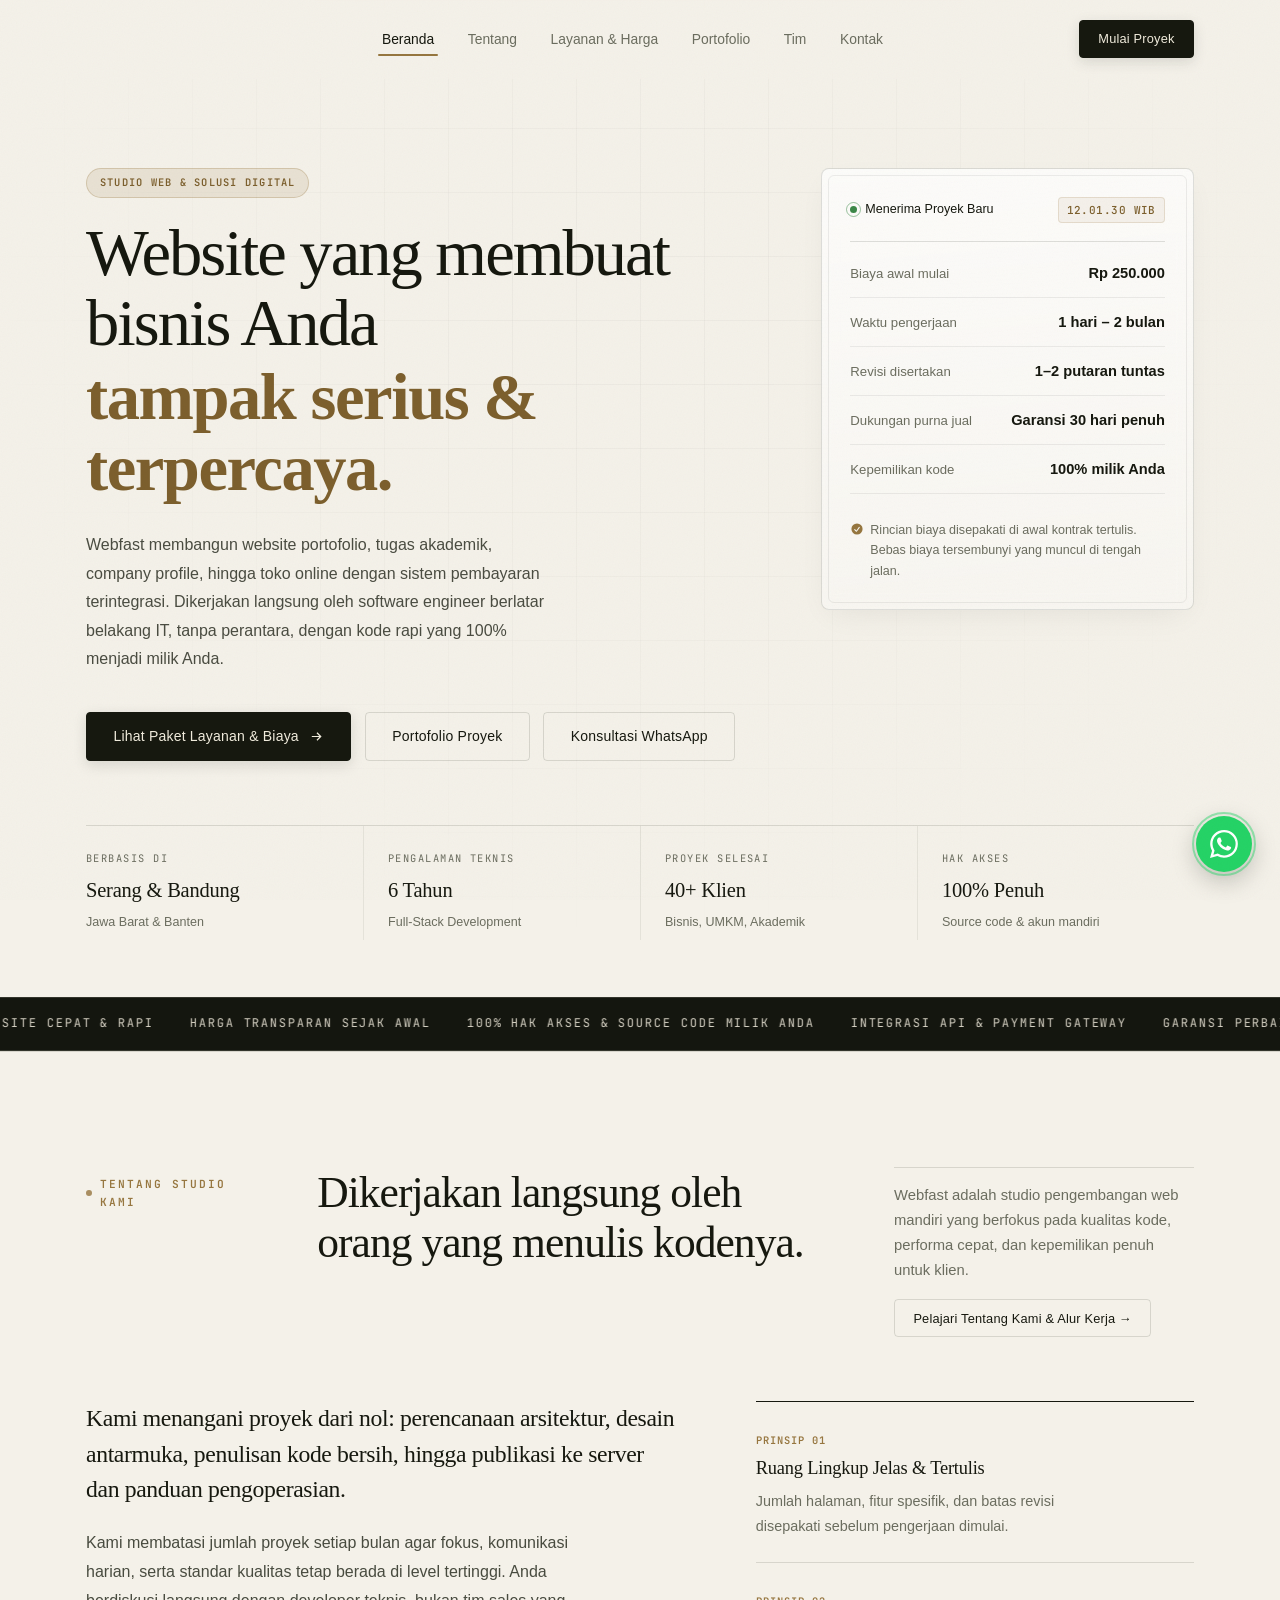
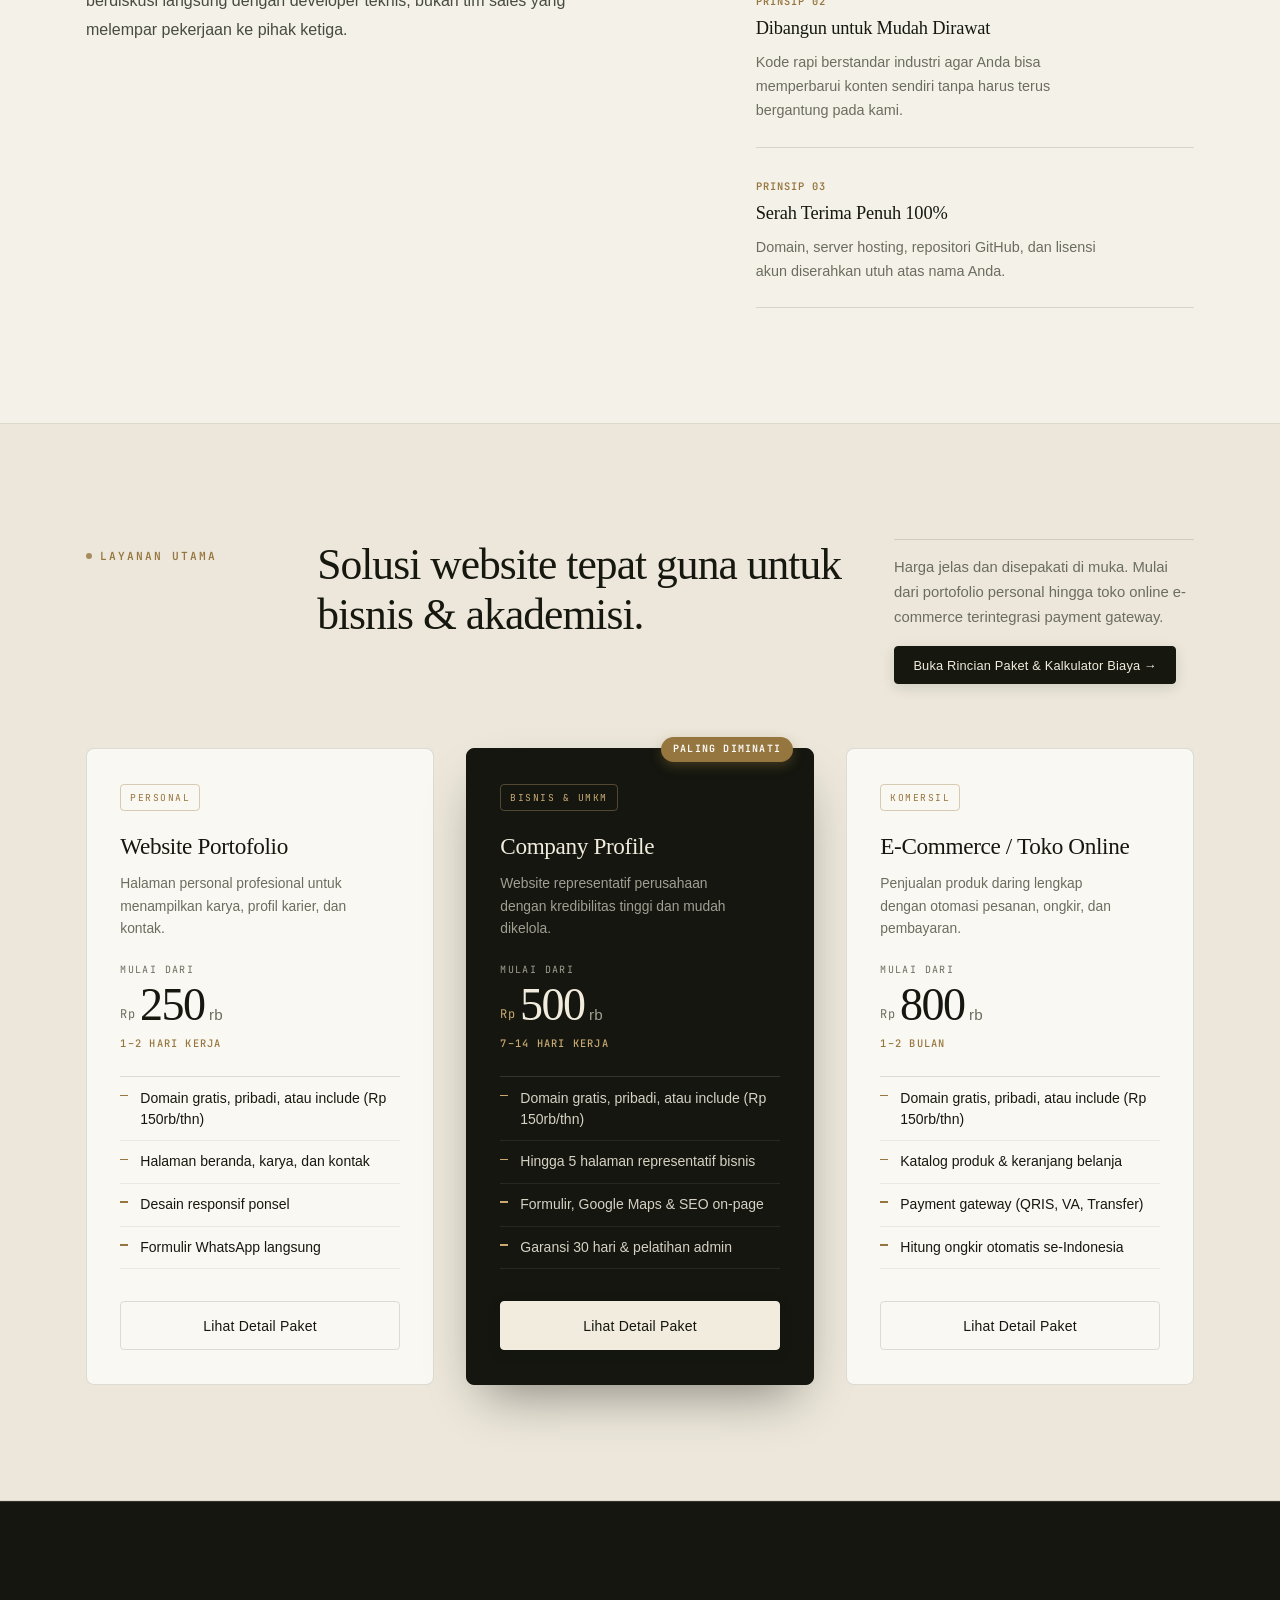
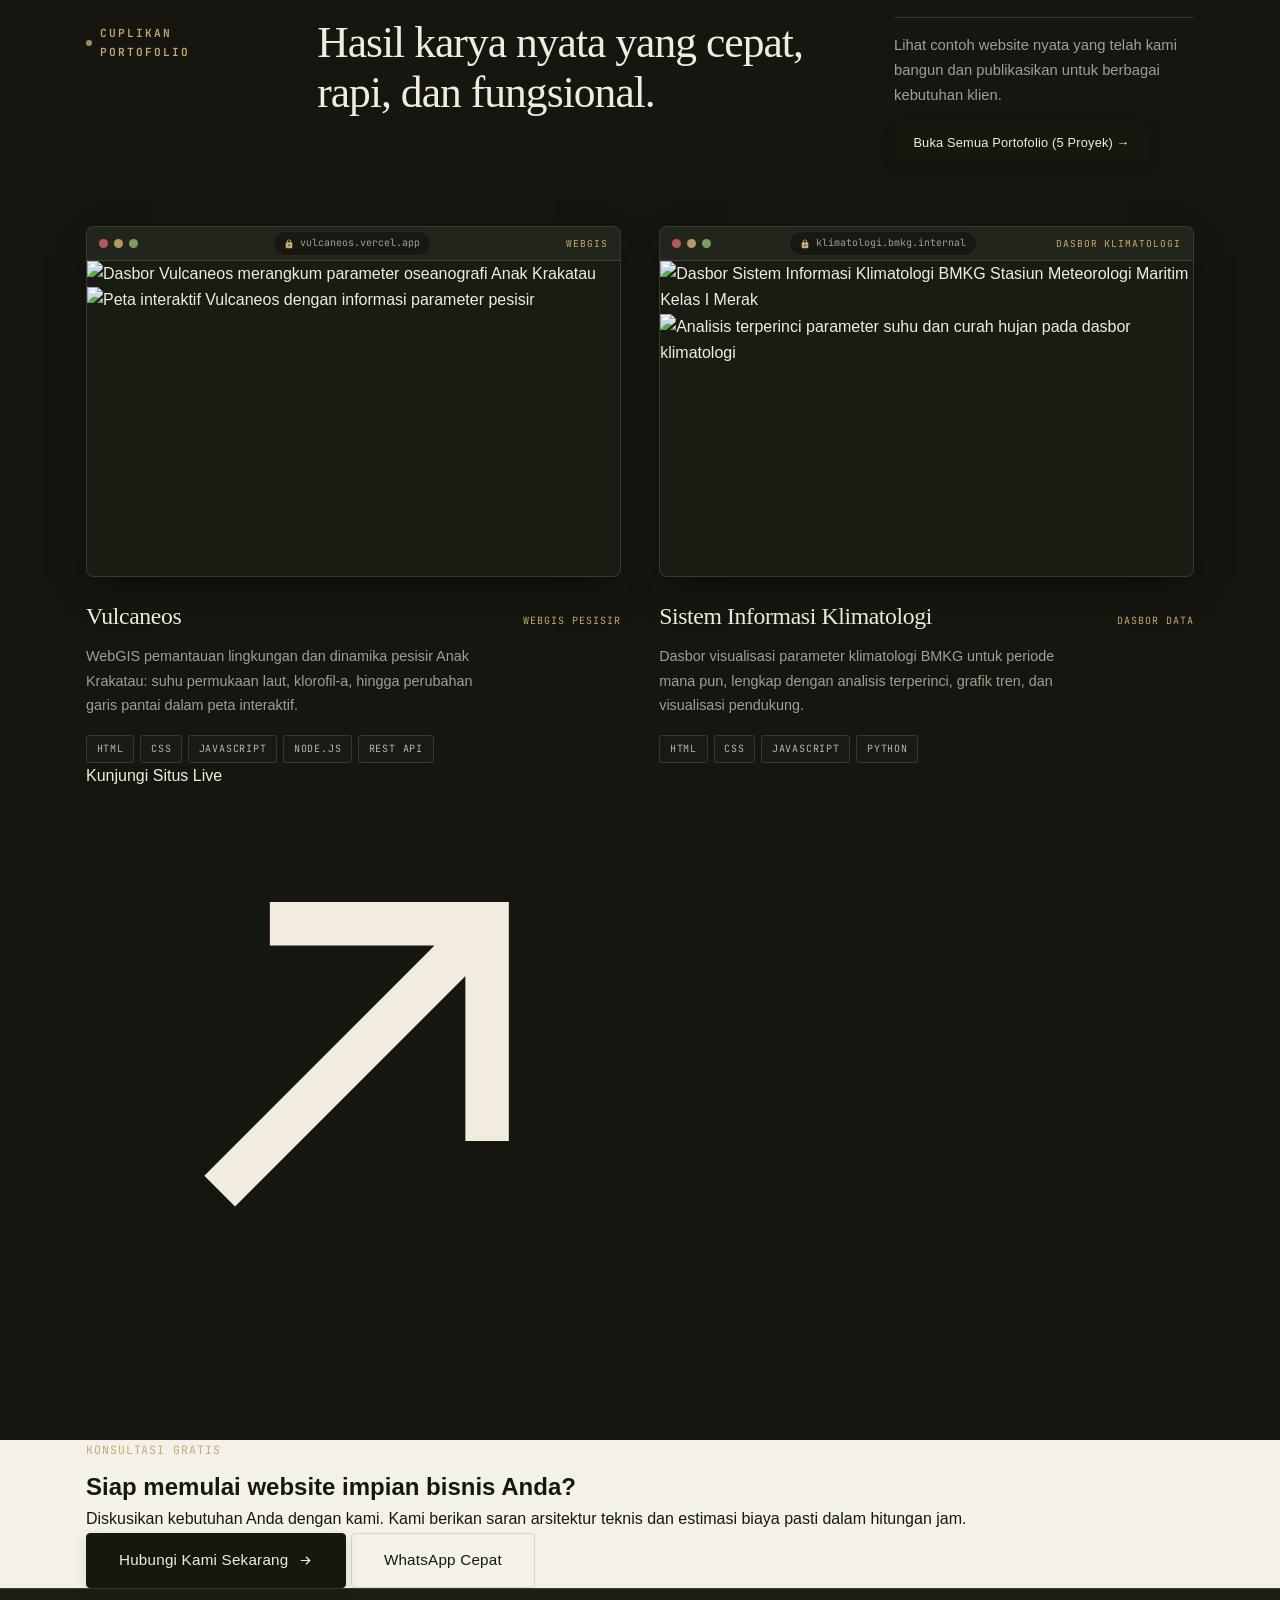
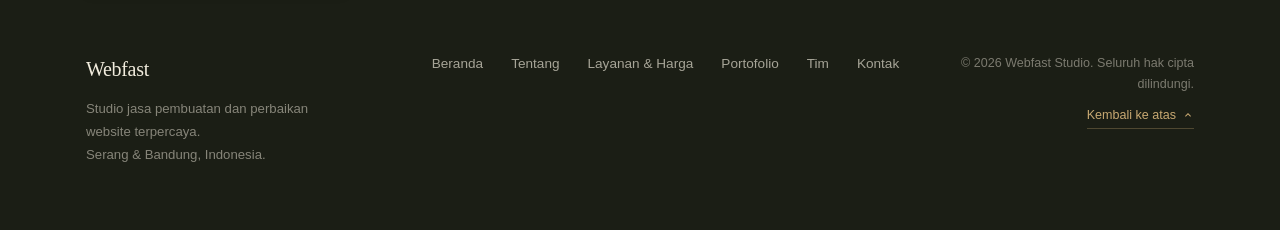
==== commit c6a77843: "Update print statement from 'Hello' to 'Goodbye'" ====
--- a/index.html
+++ b/index.html
@@ -3,23 +3,26 @@
 <head>
   <meta charset="utf-8">
   <meta name="viewport" content="width=device-width, initial-scale=1">
-  <title>Webfast | Jasa Pembuatan &amp; Perbaikan Website Cepat, Rapi &amp; Bergaransi</title>
-  <meta name="description" content="Webfast adalah jasa pembuatan dan perbaikan website profesional: portofolio, tugas akademik, company profile bisnis, dan toko online. Pengerjaan cepat, waktu jelas, kode 100% milik Anda.">
-  <meta name="theme-color" content="#14160f">
+  <title>Webfast | Jasa Pembuatan &amp; Perbaikan Website Profesional</title>
+  <meta name="description" content="Webfast adalah studio jasa pembuatan dan perbaikan website: portofolio, tugas akademik, company profile bisnis, dan toko online. Pengerjaan rapi, waktu jelas, kode 100% milik Anda.">
+  <meta name="theme-color" content="#174E4F">
 
   <meta property="og:type" content="website">
   <meta property="og:title" content="Webfast — Jasa Pembuatan &amp; Perbaikan Website">
   <meta property="og:description" content="Website yang cepat, rapi, dan siap dipakai. Landing page, company profile, dan toko online tanpa perantara.">
   <meta property="og:locale" content="id_ID">
 
-  <link rel="icon" type="image/png" href="assets/logonobg.png">
-  <link rel="apple-touch-icon" href="assets/logonobg.png">
-
+  <link rel="icon" type="image/png" href="assets/logonobackg.png">
+  <link rel="apple-touch-icon" href="assets/logonobackg.png">
+
+  <!-- Peace Sans & Open Sauce Sans via CDN -->
+  <link rel="stylesheet" href="https://cdn.jsdelivr.net/npm/@fontsource/peace-sans@latest/index.css">
+  <link rel="stylesheet" href="https://cdn.jsdelivr.net/npm/@fontsource/open-sauce-sans@latest/index.css">
   <link rel="preconnect" href="https://fonts.googleapis.com">
   <link rel="preconnect" href="https://fonts.gstatic.com" crossorigin>
-  <link href="https://fonts.googleapis.com/css2?family=Fraunces:ital,opsz,wght@0,9..144,300..700;1,9..144,300..600&family=Inter:wght@300;400;500;600;700&family=JetBrains+Mono:wght@400;500;600&display=swap" rel="stylesheet">
-
-  <link rel="stylesheet" href="assets/styles.css?v=1.1">
+  <link href="https://fonts.googleapis.com/css2?family=JetBrains+Mono:wght@400;500;600&display=swap" rel="stylesheet">
+
+  <link rel="stylesheet" href="assets/styles.css?v=4.4">
   <script>document.documentElement.classList.replace('no-js', 'js');</script>
 </head>
 <body id="top">
@@ -31,29 +34,23 @@
   <!-- ============================ HEADER ============================ -->
   <header class="site-header" id="siteHeader">
     <div class="shell header-inner">
-      <a class="brand" href="#top" aria-label="Webfast, kembali ke atas">
+      <a class="brand" href="index.html" aria-label="Webfast Beranda">
         <span class="brand-logo">
           <img src="assets/logonobg.png" alt="Logo Webfast" width="600" height="400">
         </span>
       </a>
 
       <nav class="primary-nav" id="primaryNav" aria-label="Navigasi utama">
-        <a href="#tentang">Tentang</a>
-        <a href="#alur">Alur Kerja</a>
-        <a href="#proyek">Proyek</a>
-        <a href="#keahlian">Keahlian</a>
-        <a href="#harga">Harga</a>
-        <a href="#estimator">Kalkulator</a>
-        <a href="#tim">Tim</a>
-        <a href="#faq">FAQ</a>
+        <a href="index.html" class="is-active">Beranda</a>
+        <a href="tentang.html">Tentang</a>
+        <a href="layanan.html">Layanan &amp; Harga</a>
+        <a href="proyek.html">Portofolio</a>
+        <a href="tim.html">Tim</a>
+        <a href="kontak.html">Kontak</a>
       </nav>
 
       <div class="header-actions">
-        <div class="header-status" title="Slot pengerjaan aktif">
-          <span class="status-dot"></span>
-          <span>Buka 2 Slot</span>
-        </div>
-        <a class="btn btn-solid btn-sm header-cta" href="#kontak">Mulai Proyek</a>
+        <a class="btn btn-solid btn-sm header-cta" href="kontak.html">Mulai Proyek</a>
         <button class="nav-toggle" id="navToggle" type="button" aria-expanded="false" aria-controls="primaryNav" aria-label="Buka menu navigasi">
           <span aria-hidden="true"></span>
           <span aria-hidden="true"></span>
@@ -69,7 +66,7 @@
       <div class="shell hero-grid">
         <div class="hero-copy">
           <div class="hero-tagline">
-            <span class="badge badge-brass">• Jasa Pembuatan Website Profesional</span>
+            <span class="badge badge-brass">Studio Web &amp; Solusi Digital</span>
           </div>
           <h1 class="hero-title">
             Website yang membuat<br>
@@ -79,19 +76,19 @@
           <p class="hero-lede">
             Webfast membangun website portofolio, tugas akademik, company profile,
             hingga toko online dengan sistem pembayaran terintegrasi. Dikerjakan langsung
-            oleh software engineer berlatar belakang IT, tanpa sales perantara, dengan
+            oleh software engineer berlatar belakang IT, tanpa perantara, dengan
             kode rapi yang 100% menjadi milik Anda.
           </p>
 
           <div class="hero-actions">
-            <a class="btn btn-solid" href="#proyek">
-              Lihat Hasil Karya
+            <a class="btn btn-solid" href="layanan.html">
+              Lihat Paket Layanan &amp; Biaya
               <svg class="icon-arrow" viewBox="0 0 16 16" aria-hidden="true" focusable="false">
                 <path d="M3 8h9M8.5 4l4 4-4 4" fill="none" stroke="currentColor" stroke-width="1.3"/>
               </svg>
             </a>
-            <a class="btn btn-line" href="#estimator">
-              Hitung Estimasi Biaya
+            <a class="btn btn-line" href="proyek.html">
+              Portofolio Proyek
             </a>
             <a class="btn btn-line" href="https://wa.me/6285795125809?text=halo!%2C%20ingin%20konsultasi%20jasa%20pengerjaan%20web%20apakah%20bisa%3F" target="_blank" rel="noopener">
               Konsultasi WhatsApp
@@ -166,57 +163,57 @@
       </div>
     </section>
 
-    <!-- ============================ MARQUEE STRIP (LOOPING) ============================ -->
+    <!-- ============================ RUNNING TEXT STRIP ============================ -->
     <div class="marquee-strip" aria-label="Keunggulan Layanan Webfast">
       <div class="marquee-track">
         <div class="marquee-group">
-          <span class="marquee-item">Jasa Website Cepat &amp; Rapi <span class="dot">•</span></span>
-          <span class="marquee-item">Harga Transparan Sejak Awal <span class="dot">•</span></span>
-          <span class="marquee-item">100% Hak Akses &amp; Source Code Milik Anda <span class="dot">•</span></span>
-          <span class="marquee-item">Integrasi API &amp; Payment Gateway <span class="dot">•</span></span>
-          <span class="marquee-item">Garansi Perbaikan 30 Hari <span class="dot">•</span></span>
-          <span class="marquee-item">Bicara Langsung dengan Developer <span class="dot">•</span></span>
-          <span class="marquee-item">Bebas Biaya Tersembunyi <span class="dot">•</span></span>
-          <span class="marquee-item">Performa Cepat &amp; Mobile-First <span class="dot">•</span></span>
+          <span class="marquee-item">Jasa Website Cepat &amp; Rapi</span>
+          <span class="marquee-item">Harga Transparan Sejak Awal</span>
+          <span class="marquee-item">100% Hak Akses &amp; Source Code Milik Anda</span>
+          <span class="marquee-item">Integrasi API &amp; Payment Gateway</span>
+          <span class="marquee-item">Garansi Perbaikan 30 Hari</span>
+          <span class="marquee-item">Bicara Langsung dengan Developer</span>
+          <span class="marquee-item">Bebas Biaya Tersembunyi</span>
+          <span class="marquee-item">Performa Cepat &amp; Mobile-First</span>
         </div>
         <div class="marquee-group" aria-hidden="true">
-          <span class="marquee-item">Jasa Website Cepat &amp; Rapi <span class="dot">•</span></span>
-          <span class="marquee-item">Harga Transparan Sejak Awal <span class="dot">•</span></span>
-          <span class="marquee-item">100% Hak Akses &amp; Source Code Milik Anda <span class="dot">•</span></span>
-          <span class="marquee-item">Integrasi API &amp; Payment Gateway <span class="dot">•</span></span>
-          <span class="marquee-item">Garansi Perbaikan 30 Hari <span class="dot">•</span></span>
-          <span class="marquee-item">Bicara Langsung dengan Developer <span class="dot">•</span></span>
-          <span class="marquee-item">Bebas Biaya Tersembunyi <span class="dot">•</span></span>
-          <span class="marquee-item">Performa Cepat &amp; Mobile-First <span class="dot">•</span></span>
+          <span class="marquee-item">Jasa Website Cepat &amp; Rapi</span>
+          <span class="marquee-item">Harga Transparan Sejak Awal</span>
+          <span class="marquee-item">100% Hak Akses &amp; Source Code Milik Anda</span>
+          <span class="marquee-item">Integrasi API &amp; Payment Gateway</span>
+          <span class="marquee-item">Garansi Perbaikan 30 Hari</span>
+          <span class="marquee-item">Bicara Langsung dengan Developer</span>
+          <span class="marquee-item">Bebas Biaya Tersembunyi</span>
+          <span class="marquee-item">Performa Cepat &amp; Mobile-First</span>
         </div>
       </div>
     </div>
 
-    <!-- ============================ 01 / TENTANG ============================ -->
-    <section class="section about" id="tentang">
+    <!-- ============================ SEKILAS TENTANG ============================ -->
+    <section class="section about">
       <div class="shell">
-        <div class="section-head">
-          <p class="section-index">01 / Tentang Webfast</p>
-          <h2 class="section-title">Dikerjakan langsung oleh orang yang benar-benar menulis baris kodenya.</h2>
+        <div class="section-head section-head--split">
+          <div>
+            <p class="section-index">Tentang Studio Kami</p>
+            <h2 class="section-title">Dikerjakan langsung oleh orang yang menulis kodenya.</h2>
+          </div>
+          <div class="section-aside">
+            <p>Webfast adalah studio pengembangan web mandiri yang berfokus pada kualitas kode, performa cepat, dan kepemilikan penuh untuk klien.</p>
+            <div style="margin-top: 1rem;">
+              <a class="btn btn-line btn-sm" href="tentang.html">
+                Pelajari Tentang Kami &amp; Alur Kerja &rarr;
+              </a>
+            </div>
+          </div>
         </div>
 
         <div class="about-grid">
           <div class="about-copy">
             <p class="lead">
-              Webfast adalah studio pengembangan web mandiri yang menangani proyek dari nol:
-              perencanaan arsitektur, desain antarmuka, penulisan kode bersih, hingga publikasi
-              ke server dan panduan pengoperasian.
+              Kami menangani proyek dari nol: perencanaan arsitektur, desain antarmuka, penulisan kode bersih, hingga publikasi ke server dan panduan pengoperasian.
             </p>
             <p>
-              Kami tidak menerima puluhan proyek sekaligus secara serampangan. Setiap bulan kami
-              membatasi jumlah pengerjaan agar fokus, komunikasi harian, serta standar kualitas
-              tetap berada di level tertinggi. Anda berdiskusi langsung dengan developer teknis,
-              bukan tim sales yang melempar pekerjaan ke pihak ketiga.
-            </p>
-            <p>
-              Untuk website Anda yang sudah berjalan namun mengalami kendala, kami juga siap
-              melakukan perbaikan: optimasi kecepatan, perbaikan layout rusak di smartphone,
-              form kontak error, hingga migrasi database &amp; hosting.
+              Kami membatasi jumlah proyek setiap bulan agar fokus, komunikasi harian, serta standar kualitas tetap berada di level tertinggi. Anda berdiskusi langsung dengan developer teknis, bukan tim sales yang melempar pekerjaan ke pihak ketiga.
             </p>
           </div>
 
@@ -224,159 +221,177 @@
             <div class="principle">
               <span class="principle-num">PRINSIP 01</span>
               <h3>Ruang Lingkup Jelas &amp; Tertulis</h3>
-              <p>Jumlah halaman, fitur spesifik, dan batas revisi dirumuskan serta disepakati di muka sebelum Anda melakukan pembayaran.</p>
+              <p>Jumlah halaman, fitur spesifik, dan batas revisi disepakati sebelum pengerjaan dimulai.</p>
             </div>
             <div class="principle">
               <span class="principle-num">PRINSIP 02</span>
               <h3>Dibangun untuk Mudah Dirawat</h3>
-              <p>Kode rapi berstandar industri dan tata letak konten dirancang agar Anda bisa memperbaruinya sendiri tanpa harus terus bergantung pada kami.</p>
+              <p>Kode rapi berstandar industri agar Anda bisa memperbarui konten sendiri tanpa harus terus bergantung pada kami.</p>
             </div>
             <div class="principle">
               <span class="principle-num">PRINSIP 03</span>
               <h3>Serah Terima Penuh 100%</h3>
-              <p>Domain, server hosting, repositori GitHub, serta seluruh akun layanan diserahkan secara utuh atas nama dan kendali Anda.</p>
+              <p>Domain, server hosting, repositori GitHub, dan lisensi akun diserahkan utuh atas nama Anda.</p>
             </div>
           </div>
         </div>
       </div>
     </section>
 
-    <!-- ============================ 02 / ALUR KERJA ============================ -->
-    <section class="section workflow" id="alur">
+    <!-- ============================ HIGHLIGHT LAYANAN ============================ -->
+    <section class="section pricing" style="background: var(--paper-deep);">
       <div class="shell">
         <div class="section-head section-head--split">
           <div>
-            <p class="section-index">02 / Alur Kerja</p>
-            <h2 class="section-title">Pengerjaan terstruktur, transparan dari awal hingga tuntas.</h2>
-          </div>
-          <p class="section-aside">
-            Kami menjaga alur kerja tetap transparan dan tepat waktu. Anda selalu mengetahui progres pembuatan website Anda di setiap tahapan.
-          </p>
-        </div>
-
-        <div class="workflow-grid">
-          <div class="workflow-card">
-            <span class="step-badge">01</span>
-            <h3 class="step-title">Konsultasi &amp; Blueprint</h3>
-            <p class="step-desc">
-              Diskusi mendalam mengenai kebutuhan bisnis, target audiens, fitur kunci, referensi estetika, dan penetapan harga pasti tanpa biaya tersembunyi.
-            </p>
-            <div class="step-deliverable">
-              <svg viewBox="0 0 20 20" fill="currentColor"><path fill-rule="evenodd" d="M16.707 5.293a1 1 0 010 1.414l-8 8a1 1 0 01-1.414 0l-4-4a1 1 0 011.414-1.414L8 12.586l7.293-7.293a1 1 0 011.414 0z" clip-rule="evenodd"/></svg>
-              <span>Output: Scope of Work &amp; Estimasi Waktu</span>
-            </div>
-          </div>
-
-          <div class="workflow-card">
-            <span class="step-badge">02</span>
-            <h3 class="step-title">Desain &amp; Struktur UI</h3>
-            <p class="step-desc">
-              Penyusunan tata letak halaman yang intuitif, tipografi elegan, navigasi ramah pengguna, dan rancangan visual sebelum baris kode dikerjakan.
-            </p>
-            <div class="step-deliverable">
-              <svg viewBox="0 0 20 20" fill="currentColor"><path fill-rule="evenodd" d="M16.707 5.293a1 1 0 010 1.414l-8 8a1 1 0 01-1.414 0l-4-4a1 1 0 011.414-1.414L8 12.586l7.293-7.293a1 1 0 011.414 0z" clip-rule="evenodd"/></svg>
-              <span>Output: Mockup Antarmuka Siap Ulas</span>
-            </div>
-          </div>
-
-          <div class="workflow-card">
-            <span class="step-badge">03</span>
-            <h3 class="step-title">Koding &amp; Integrasi</h3>
-            <p class="step-desc">
-              Penulisan kode clean code menggunakan teknologi modern (React, Node.js, Python, atau Java), integrasi basis data, responsif ponsel, dan optimasi SEO.
-            </p>
-            <div class="step-deliverable">
-              <svg viewBox="0 0 20 20" fill="currentColor"><path fill-rule="evenodd" d="M16.707 5.293a1 1 0 010 1.414l-8 8a1 1 0 01-1.414 0l-4-4a1 1 0 011.414-1.414L8 12.586l7.293-7.293a1 1 0 011.414 0z" clip-rule="evenodd"/></svg>
-              <span>Output: Versi Demo Interaktif (Staging)</span>
-            </div>
-          </div>
-
-          <div class="workflow-card">
-            <span class="step-badge">04</span>
-            <h3 class="step-title">Publikasi &amp; Garansi</h3>
-            <p class="step-desc">
-              Peluncuran ke domain dan server pilihan Anda, pengujian performa akhir, serah terima berkas sumber dan akun, serta pendampingan garansi 30 hari.
-            </p>
-            <div class="step-deliverable">
-              <svg viewBox="0 0 20 20" fill="currentColor"><path fill-rule="evenodd" d="M16.707 5.293a1 1 0 010 1.414l-8 8a1 1 0 01-1.414 0l-4-4a1 1 0 011.414-1.414L8 12.586l7.293-7.293a1 1 0 011.414 0z" clip-rule="evenodd"/></svg>
-              <span>Output: Website Live &amp; Garansi 30 Hari</span>
-            </div>
+            <p class="section-index">Layanan Utama</p>
+            <h2 class="section-title">Solusi website tepat guna untuk bisnis &amp; akademisi.</h2>
+          </div>
+          <div class="section-aside">
+            <p>Harga jelas dan disepakati di muka. Mulai dari portofolio personal hingga toko online e-commerce terintegrasi payment gateway.</p>
+            <div style="margin-top: 1rem;">
+              <a class="btn btn-solid btn-sm" href="layanan.html">
+                Buka Rincian Paket &amp; Kalkulator Biaya &rarr;
+              </a>
+            </div>
+          </div>
+        </div>
+
+        <div class="price-grid">
+          <!-- Portofolio -->
+          <div class="price-card">
+            <div class="price-head">
+              <span class="price-flag">Personal</span>
+              <h3>Website Portofolio</h3>
+              <p class="price-desc">Halaman personal profesional untuk menampilkan karya, profil karier, dan kontak.</p>
+            </div>
+            <p class="price-from">Mulai dari</p>
+            <p class="price-amount"><span class="currency">Rp</span>250<span class="unit">rb</span></p>
+            <p class="price-time">1–2 hari kerja</p>
+            <ul class="price-features">
+              <li>Domain gratis, pribadi, atau include (Rp 150rb/thn)</li>
+              <li>Halaman beranda, karya, dan kontak</li>
+              <li>Desain responsif ponsel</li>
+              <li>Formulir WhatsApp langsung</li>
+            </ul>
+            <a class="btn btn-line btn-block" href="layanan.html">Lihat Detail Paket</a>
+          </div>
+
+          <!-- Company Profile (Featured) -->
+          <div class="price-card price-card--featured">
+            <span class="price-badge-pop">Paling Diminati</span>
+            <div class="price-head">
+              <span class="price-flag">Bisnis &amp; UMKM</span>
+              <h3>Company Profile</h3>
+              <p class="price-desc">Website representatif perusahaan dengan kredibilitas tinggi dan mudah dikelola.</p>
+            </div>
+            <p class="price-from">Mulai dari</p>
+            <p class="price-amount"><span class="currency">Rp</span>500<span class="unit">rb</span></p>
+            <p class="price-time">7–14 hari kerja</p>
+            <ul class="price-features">
+              <li>Domain gratis, pribadi, atau include (Rp 150rb/thn)</li>
+              <li>Hingga 5 halaman representatif bisnis</li>
+              <li>Formulir, Google Maps &amp; SEO on-page</li>
+              <li>Garansi 30 hari &amp; pelatihan admin</li>
+            </ul>
+            <a class="btn btn-solid btn-block" href="layanan.html">Lihat Detail Paket</a>
+          </div>
+
+          <!-- E-Commerce -->
+          <div class="price-card">
+            <div class="price-head">
+              <span class="price-flag">Komersil</span>
+              <h3>E-Commerce / Toko Online</h3>
+              <p class="price-desc">Penjualan produk daring lengkap dengan otomasi pesanan, ongkir, dan pembayaran.</p>
+            </div>
+            <p class="price-from">Mulai dari</p>
+            <p class="price-amount"><span class="currency">Rp</span>800<span class="unit">rb</span></p>
+            <p class="price-time">1–2 bulan</p>
+            <ul class="price-features">
+              <li>Domain gratis, pribadi, atau include (Rp 150rb/thn)</li>
+              <li>Katalog produk &amp; keranjang belanja</li>
+              <li>Payment gateway (QRIS, VA, Transfer)</li>
+              <li>Hitung ongkir otomatis se-Indonesia</li>
+            </ul>
+            <a class="btn btn-line btn-block" href="layanan.html">Lihat Detail Paket</a>
           </div>
         </div>
       </div>
     </section>
 
-    <!-- ============================ 03 / PROYEK ============================ -->
-    <section class="section projects" id="proyek">
+    <!-- ============================ HIGHLIGHT PORTOFOLIO ============================ -->
+    <section class="section projects">
       <div class="shell">
         <div class="section-head section-head--split">
           <div>
-            <p class="section-index">03 / Proyek Terpilih</p>
-            <h2 class="section-title">Hasil karya nyata yang cepat, rapi, dan berkinerja tinggi.</h2>
-          </div>
-          <p class="section-aside">
-            Setiap proyek dikerjakan dengan pendekatan arsitektur yang disesuaikan: mulai dari profil firma hukum elegan, toko online terotomasi, hingga sistem data klinik.
-          </p>
-        </div>
-
-        <!-- Filter bar -->
-        <div class="filter-bar">
-          <button class="filter-btn is-active" type="button" data-filter="all">Semua Proyek (6)</button>
-          <button class="filter-btn" type="button" data-filter="company">Company Profile</button>
-          <button class="filter-btn" type="button" data-filter="ecommerce">Toko Online</button>
-          <button class="filter-btn" type="button" data-filter="catalog">Katalog &amp; Sistem</button>
-          <button class="filter-btn" type="button" data-filter="academic">Akademik &amp; Portofolio</button>
+            <p class="section-index">Cuplikan Portofolio</p>
+            <h2 class="section-title">Hasil karya nyata yang cepat, rapi, dan fungsional.</h2>
+          </div>
+          <div class="section-aside">
+            <p>Lihat contoh website nyata yang telah kami bangun dan publikasikan untuk berbagai kebutuhan klien.</p>
+            <div style="margin-top: 1rem;">
+              <a class="btn btn-solid btn-sm" href="proyek.html">
+                Buka Semua Portofolio (5 Proyek) &rarr;
+              </a>
+            </div>
+          </div>
         </div>
 
         <div class="project-grid">
           <!-- Proyek 1 -->
-          <article class="project" data-category="company">
-            <div class="project-plate plate-a">
+          <article class="project">
+            <div class="project-plate" data-slider>
               <div class="mockup-chrome">
                 <div class="mockup-dots">
                   <span class="mockup-dot"></span>
                   <span class="mockup-dot"></span>
                   <span class="mockup-dot"></span>
                 </div>
-                <div class="mockup-url">
+                <a class="mockup-url" href="https://vulcaneos.vercel.app/" target="_blank" rel="noopener" aria-label="Buka situs Vulcaneos di tab baru">
                   <svg viewBox="0 0 24 24" fill="currentColor"><path d="M18 8h-1V6c0-2.76-2.24-5-5-5S7 3.24 7 6v2H6c-1.1 0-2 .9-2 2v10c0 1.1.9 2 2 2h12c1.1 0 2-.9 2-2V10c0-1.1-.9-2-2-2zm-6 9c-1.1 0-2-.9-2-2s.9-2 2-2 2 .9 2 2-.9 2-2 2zm3.1-9H8.9V6c0-1.71 1.39-3.1 3.1-3.1 1.71 0 3.1 1.39 3.1 3.1v2z"/></svg>
-                  <span>nusantaralegal.id</span>
-                </div>
-                <span class="mockup-badge">Company Profile</span>
+                  <span>vulcaneos.vercel.app</span>
+                </a>
+                <span class="mockup-badge">WebGIS</span>
               </div>
-              <div class="mockup-canvas">
-                <div class="canvas-header">
-                  <span class="canvas-brand">Nusantara Legal Partners</span>
-                  <span class="canvas-year">2026</span>
-                </div>
-                <div class="canvas-center">
-                  <h4 class="canvas-headline">Integritas Hukum &amp; Advokasi Bisnis</h4>
-                  <div class="canvas-bars">
-                    <span class="canvas-bar"></span>
-                    <span class="canvas-bar"></span>
-                  </div>
-                </div>
-                <div class="canvas-bottom">
-                  <span class="canvas-pill">Corporate Law CMS</span>
-                  <span class="mono muted">Status: Active</span>
+              <div class="slider-stage">
+                <div class="slider-track">
+                  <figure class="slider-slide">
+                    <img src="assets/vulcaneos1.png" alt="Dasbor Vulcaneos merangkum parameter oseanografi Anak Krakatau" loading="lazy" decoding="async">
+                  </figure>
+                  <figure class="slider-slide">
+                    <img src="assets/vulcaneos2.png" alt="Peta interaktif Vulcaneos dengan informasi parameter pesisir" loading="lazy" decoding="async">
+                  </figure>
+                </div>
+                <button class="slider-btn slider-btn--prev" type="button" aria-label="Gambar sebelumnya">
+                  <svg viewBox="0 0 16 16" aria-hidden="true" focusable="false"><path d="M10 3 5 8l5 5" fill="none" stroke="currentColor" stroke-width="1.5"/></svg>
+                </button>
+                <button class="slider-btn slider-btn--next" type="button" aria-label="Gambar berikutnya">
+                  <svg viewBox="0 0 16 16" aria-hidden="true" focusable="false"><path d="M6 3l5 5-5 5" fill="none" stroke="currentColor" stroke-width="1.5"/></svg>
+                </button>
+                <div class="slider-dots">
+                  <button class="slider-dot is-active" type="button" aria-label="Tampilkan gambar 1" data-slide="0"></button>
+                  <button class="slider-dot" type="button" aria-label="Tampilkan gambar 2" data-slide="1"></button>
                 </div>
               </div>
             </div>
             <div class="project-body">
               <div class="project-head-row">
-                <h3>Nusantara Legal</h3>
-                <span class="project-type-tag">Firma Hukum</span>
+                <h3>Vulcaneos</h3>
+                <span class="project-type-tag">WebGIS Pesisir</span>
               </div>
-              <p>Profil firma hukum dengan tata letak editorial, katalog bidang praktik, profil para partner, dan publikasi artikel opini yang dapat diperbarui secara mandiri.</p>
+              <p>WebGIS pemantauan lingkungan dan dinamika pesisir Anak Krakatau: suhu permukaan laut, klorofil-a, hingga perubahan garis pantai dalam peta interaktif.</p>
               <ul class="tags">
-                <li>React</li><li>Node.js</li><li>MySQL</li><li>Headless CMS</li>
+                <li>HTML</li><li>CSS</li><li>JavaScript</li><li>Node.js</li><li>REST API</li>
               </ul>
+              <a class="project-link" href="https://vulcaneos.vercel.app/" target="_blank" rel="noopener">
+                Kunjungi Situs Live
+                <svg viewBox="0 0 16 16" aria-hidden="true" focusable="false"><path d="M4 12 12 4M5.5 4H12v6.5" fill="none" stroke="currentColor" stroke-width="1.3"/></svg>
+              </a>
             </div>
           </article>
 
           <!-- Proyek 2 -->
-          <article class="project" data-category="ecommerce">
-            <div class="project-plate plate-b">
+          <article class="project">
+            <div class="project-plate" data-slider>
               <div class="mockup-chrome">
                 <div class="mockup-dots">
                   <span class="mockup-dot"></span>
@@ -385,781 +400,65 @@
                 </div>
                 <div class="mockup-url">
                   <svg viewBox="0 0 24 24" fill="currentColor"><path d="M18 8h-1V6c0-2.76-2.24-5-5-5S7 3.24 7 6v2H6c-1.1 0-2 .9-2 2v10c0 1.1.9 2 2 2h12c1.1 0 2-.9 2-2V10c0-1.1-.9-2-2-2zm-6 9c-1.1 0-2-.9-2-2s.9-2 2-2 2 .9 2 2-.9 2-2 2zm3.1-9H8.9V6c0-1.71 1.39-3.1 3.1-3.1 1.71 0 3.1 1.39 3.1 3.1v2z"/></svg>
-                  <span>kopilintang.com</span>
-                </div>
-                <span class="mockup-badge">E-Commerce</span>
+                  <span>klimatologi.bmkg.internal</span>
+                </div>
+                <span class="mockup-badge">Dasbor Klimatologi</span>
               </div>
-              <div class="mockup-canvas">
-                <div class="canvas-header">
-                  <span class="canvas-brand">Kopi Lintang Roastery</span>
-                  <span class="canvas-year">2025</span>
-                </div>
-                <div class="canvas-center">
-                  <h4 class="canvas-headline">Single Origin Specialty Beans</h4>
-                  <div class="canvas-bars">
-                    <span class="canvas-bar"></span>
-                    <span class="canvas-bar"></span>
-                  </div>
-                </div>
-                <div class="canvas-bottom">
-                  <span class="canvas-pill">Payment Gateway Terintegrasi</span>
-                  <span class="mono muted">Auto Ongkir RajaOngkir</span>
+              <div class="slider-stage">
+                <div class="slider-track">
+                  <figure class="slider-slide">
+                    <img src="assets/project1.png" alt="Dasbor Sistem Informasi Klimatologi BMKG Stasiun Meteorologi Maritim Kelas I Merak" loading="lazy" decoding="async">
+                  </figure>
+                  <figure class="slider-slide">
+                    <img src="assets/project2.png" alt="Analisis terperinci parameter suhu dan curah hujan pada dasbor klimatologi" loading="lazy" decoding="async">
+                  </figure>
+                </div>
+                <button class="slider-btn slider-btn--prev" type="button" aria-label="Gambar sebelumnya">
+                  <svg viewBox="0 0 16 16" aria-hidden="true" focusable="false"><path d="M10 3 5 8l5 5" fill="none" stroke="currentColor" stroke-width="1.5"/></svg>
+                </button>
+                <button class="slider-btn slider-btn--next" type="button" aria-label="Gambar berikutnya">
+                  <svg viewBox="0 0 16 16" aria-hidden="true" focusable="false"><path d="M6 3l5 5-5 5" fill="none" stroke="currentColor" stroke-width="1.5"/></svg>
+                </button>
+                <div class="slider-dots">
+                  <button class="slider-dot is-active" type="button" aria-label="Tampilkan gambar 1" data-slide="0"></button>
+                  <button class="slider-dot" type="button" aria-label="Tampilkan gambar 2" data-slide="1"></button>
                 </div>
               </div>
             </div>
             <div class="project-body">
               <div class="project-head-row">
-                <h3>Kopi Lintang</h3>
-                <span class="project-type-tag">Toko Daring</span>
+                <h3>Sistem Informasi Klimatologi</h3>
+                <span class="project-type-tag">Dasbor Data</span>
               </div>
-              <p>Platform penjualan kopi single origin dengan katalog varian grind &amp; roast, kalkulasi ongkos kirim otomatis se-Indonesia, dan pembayaran daring instan (QRIS &amp; VA).</p>
+              <p>Dasbor visualisasi parameter klimatologi BMKG untuk periode mana pun, lengkap dengan analisis terperinci, grafik tren, dan visualisasi pendukung.</p>
               <ul class="tags">
-                <li>React</li><li>Node.js</li><li>MySQL</li><li>Midtrans API</li><li>RajaOngkir</li>
+                <li>HTML</li><li>CSS</li><li>JavaScript</li><li>Python</li>
               </ul>
             </div>
           </article>
-
-          <!-- Proyek 3 -->
-          <article class="project" data-category="catalog">
-            <div class="project-plate plate-c">
-              <div class="mockup-chrome">
-                <div class="mockup-dots">
-                  <span class="mockup-dot"></span>
-                  <span class="mockup-dot"></span>
-                  <span class="mockup-dot"></span>
-                </div>
-                <div class="mockup-url">
-                  <svg viewBox="0 0 24 24" fill="currentColor"><path d="M18 8h-1V6c0-2.76-2.24-5-5-5S7 3.24 7 6v2H6c-1.1 0-2 .9-2 2v10c0 1.1.9 2 2 2h12c1.1 0 2-.9 2-2V10c0-1.1-.9-2-2-2zm-6 9c-1.1 0-2-.9-2-2s.9-2 2-2 2 .9 2 2-.9 2-2 2zm3.1-9H8.9V6c0-1.71 1.39-3.1 3.1-3.1 1.71 0 3.1 1.39 3.1 3.1v2z"/></svg>
-                  <span>bumiagungproperty.co.id</span>
-                </div>
-                <span class="mockup-badge">Listing Properti</span>
-              </div>
-              <div class="mockup-canvas">
-                <div class="canvas-header">
-                  <span class="canvas-brand">Bumi Agung Properti</span>
-                  <span class="canvas-year">2025</span>
-                </div>
-                <div class="canvas-center">
-                  <h4 class="canvas-headline">Hunian Eksklusif Serang &amp; Bandung</h4>
-                  <div class="canvas-bars">
-                    <span class="canvas-bar"></span>
-                    <span class="canvas-bar"></span>
-                  </div>
-                </div>
-                <div class="canvas-bottom">
-                  <span class="canvas-pill">Filter Lokasi &amp; KPR</span>
-                  <span class="mono muted">Form Survei Otomatis</span>
-                </div>
-              </div>
-            </div>
-            <div class="project-body">
-              <div class="project-head-row">
-                <h3>Bumi Agung Properti</h3>
-                <span class="project-type-tag">Katalog Properti</span>
-              </div>
-              <p>Daftar unit properti dan perumahan dengan filter interaktif berdasarkan kawasan dan harga, simulasi kalkulator KPR, galeri foto virtual, serta sistem booking survei lokasi.</p>
-              <ul class="tags">
-                <li>React</li><li>Vite</li><li>Docker</li><li>RESTful API</li>
-              </ul>
-            </div>
-          </article>
-
-          <!-- Proyek 4 -->
-          <article class="project" data-category="catalog">
-            <div class="project-plate plate-d">
-              <div class="mockup-chrome">
-                <div class="mockup-dots">
-                  <span class="mockup-dot"></span>
-                  <span class="mockup-dot"></span>
-                  <span class="mockup-dot"></span>
-                </div>
-                <div class="mockup-url">
-                  <svg viewBox="0 0 24 24" fill="currentColor"><path d="M18 8h-1V6c0-2.76-2.24-5-5-5S7 3.24 7 6v2H6c-1.1 0-2 .9-2 2v10c0 1.1.9 2 2 2h12c1.1 0 2-.9 2-2V10c0-1.1-.9-2-2-2zm-6 9c-1.1 0-2-.9-2-2s.9-2 2-2 2 .9 2 2-.9 2-2 2zm3.1-9H8.9V6c0-1.71 1.39-3.1 3.1-3.1 1.71 0 3.1 1.39 3.1 3.1v2z"/></svg>
-                  <span>app.bumisehat.internal</span>
-                </div>
-                <span class="mockup-badge">Sistem Internal</span>
-              </div>
-              <div class="mockup-canvas">
-                <div class="canvas-header">
-                  <span class="canvas-brand">SIM Klinik Bumi Sehat</span>
-                  <span class="canvas-year">2024</span>
-                </div>
-                <div class="canvas-center">
-                  <h4 class="canvas-headline">Antrean &amp; Rekam Medis Digital</h4>
-                  <div class="canvas-bars">
-                    <span class="canvas-bar"></span>
-                    <span class="canvas-bar"></span>
-                  </div>
-                </div>
-                <div class="canvas-bottom">
-                  <span class="canvas-pill">Oracle Enterprise DB</span>
-                  <span class="mono muted">Multi-Role Security</span>
-                </div>
-              </div>
-            </div>
-            <div class="project-body">
-              <div class="project-head-row">
-                <h3>Klinik Bumi Sehat</h3>
-                <span class="project-type-tag">Sistem Informasi</span>
-              </div>
-              <p>Sistem registrasi pasien dan penjadwalan dokter berbasis web, memodernisasi pembukuan manual menjadi sistem terpusat yang aman dengan otentikasi peran staf dan dokter.</p>
-              <ul class="tags">
-                <li>Java</li><li>Oracle Database</li><li>Docker</li><li>Spring Boot</li>
-              </ul>
-            </div>
-          </article>
-
-          <!-- Proyek 5 -->
-          <article class="project" data-category="academic">
-            <div class="project-plate plate-e">
-              <div class="mockup-chrome">
-                <div class="mockup-dots">
-                  <span class="mockup-dot"></span>
-                  <span class="mockup-dot"></span>
-                  <span class="mockup-dot"></span>
-                </div>
-                <div class="mockup-url">
-                  <svg viewBox="0 0 24 24" fill="currentColor"><path d="M18 8h-1V6c0-2.76-2.24-5-5-5S7 3.24 7 6v2H6c-1.1 0-2 .9-2 2v10c0 1.1.9 2 2 2h12c1.1 0 2-.9 2-2V10c0-1.1-.9-2-2-2zm-6 9c-1.1 0-2-.9-2-2s.9-2 2-2 2 .9 2 2-.9 2-2 2zm3.1-9H8.9V6c0-1.71 1.39-3.1 3.1-3.1 1.71 0 3.1 1.39 3.1 3.1v2z"/></svg>
-                  <span>atelier-arch.portfolio.dev</span>
-                </div>
-                <span class="mockup-badge">Portofolio Kreatif</span>
-              </div>
-              <div class="mockup-canvas">
-                <div class="canvas-header">
-                  <span class="canvas-brand">Atelier Arsitektur</span>
-                  <span class="canvas-year">2026</span>
-                </div>
-                <div class="canvas-center">
-                  <h4 class="canvas-headline">Ruang, Struktur &amp; Pencahayaan Alami</h4>
-                  <div class="canvas-bars">
-                    <span class="canvas-bar"></span>
-                    <span class="canvas-bar"></span>
-                  </div>
-                </div>
-                <div class="canvas-bottom">
-                  <span class="canvas-pill">High-Res Visual Gallery</span>
-                  <span class="mono muted">99/100 Speed Score</span>
-                </div>
-              </div>
-            </div>
-            <div class="project-body">
-              <div class="project-head-row">
-                <h3>Atelier Arsitektur</h3>
-                <span class="project-type-tag">Portofolio Profesional</span>
-              </div>
-              <p>Website portofolio kurasi karya arsitektur dan desain interior dengan performa tinggi, animasi transisi lembut, galeri visual resolusi tinggi, dan formulir konsultasi cepat.</p>
-              <ul class="tags">
-                <li>HTML5 &amp; CSS3</li><li>JavaScript Modern</li><li>Vite</li><li>Responsive Design</li>
-              </ul>
-            </div>
-          </article>
-
-          <!-- Proyek 6 -->
-          <article class="project" data-category="academic">
-            <div class="project-plate plate-f">
-              <div class="mockup-chrome">
-                <div class="mockup-dots">
-                  <span class="mockup-dot"></span>
-                  <span class="mockup-dot"></span>
-                  <span class="mockup-dot"></span>
-                </div>
-                <div class="mockup-url">
-                  <svg viewBox="0 0 24 24" fill="currentColor"><path d="M18 8h-1V6c0-2.76-2.24-5-5-5S7 3.24 7 6v2H6c-1.1 0-2 .9-2 2v10c0 1.1.9 2 2 2h12c1.1 0 2-.9 2-2V10c0-1.1-.9-2-2-2zm-6 9c-1.1 0-2-.9-2-2s.9-2 2-2 2 .9 2 2-.9 2-2 2zm3.1-9H8.9V6c0-1.71 1.39-3.1 3.1-3.1 1.71 0 3.1 1.39 3.1 3.1v2z"/></svg>
-                  <span>prediksi-akademik.lab.edu</span>
-                </div>
-                <span class="mockup-badge">Akademik &amp; Lomba</span>
-              </div>
-              <div class="mockup-canvas">
-                <div class="canvas-header">
-                  <span class="canvas-brand">Analitika Capaian Praktikum</span>
-                  <span class="canvas-year">2025</span>
-                </div>
-                <div class="canvas-center">
-                  <h4 class="canvas-headline">Visualisasi Data &amp; Regresi Linier</h4>
-                  <div class="canvas-bars">
-                    <span class="canvas-bar"></span>
-                    <span class="canvas-bar"></span>
-                  </div>
-                </div>
-                <div class="canvas-bottom">
-                  <span class="canvas-pill">Algoritma Python &amp; Chart.js</span>
-                  <span class="mono muted">Juara 2 Lomba Nasional</span>
-                </div>
-              </div>
-            </div>
-            <div class="project-body">
-              <div class="project-head-row">
-                <h3>Analitika Praktikum Mahasiswa</h3>
-                <span class="project-type-tag">Project Tugas &amp; Lomba</span>
-              </div>
-              <p>Aplikasi visualisasi data dan regresi algoritma machine learning sederhana untuk kompetisi inovasi teknologi perguruan tinggi, dilengkapi penjelasan alur data saat demo juri.</p>
-              <ul class="tags">
-                <li>Python</li><li>Flask</li><li>MySQL</li><li>Chart.js</li><li>Jupyter</li>
-              </ul>
-            </div>
-          </article>
-        </div>
-
-        <div class="project-footnote">
-          <p>Butuh melihat contoh studi kasus yang mirip dengan rencana bisnis Anda? Hubungi kami untuk sesi demo langsung.</p>
-          <a class="btn btn-line btn-sm" href="https://wa.me/6285795125809?text=halo!%20saya%20ingin%20melihat%20demo%20portofolio%20website%20webfast" target="_blank" rel="noopener">
-            Minta Akses Demo Proyek
+        </div>
+      </div>
+    </section>
+
+    <!-- ============================ CTA BANNER ============================ -->
+    <section class="page-cta-banner">
+      <div class="shell page-cta-inner">
+        <div class="page-cta-content">
+          <p class="mono" style="color: var(--brass-soft); margin-bottom: 0.5rem;">Konsultasi Gratis</p>
+          <h2 class="page-cta-title">Siap memulai website impian bisnis Anda?</h2>
+          <p class="page-cta-desc">
+            Diskusikan kebutuhan Anda dengan kami. Kami berikan saran arsitektur teknis dan estimasi biaya pasti dalam hitungan jam.
+          </p>
+        </div>
+        <div class="page-cta-actions">
+          <a class="btn btn-solid btn-lg" href="kontak.html">
+            Hubungi Kami Sekarang
+            <svg class="icon-arrow" viewBox="0 0 16 16" aria-hidden="true" focusable="false">
+              <path d="M3 8h9M8.5 4l4 4-4 4" fill="none" stroke="currentColor" stroke-width="1.3"/>
+            </svg>
           </a>
-        </div>
-      </div>
-    </section>
-
-    <!-- ============================ 04 / KEAHLIAN ============================ -->
-    <section class="section skills" id="keahlian">
-      <div class="shell">
-        <div class="section-head">
-          <p class="section-index">04 / Keahlian &amp; Standar</p>
-          <h2 class="section-title">Teknologi modern yang kami kuasai untuk hasil cepat, aman, dan scalable.</h2>
-        </div>
-
-        <div class="skills-grid">
-          <div class="skill-group">
-            <h3>Antarmuka &amp; Frontend</h3>
-            <ul class="skill-list">
-              <li><span>HTML5 &amp; CSS3 Modern</span><span class="skill-level">Mahir</span></li>
-              <li><span>JavaScript (ES6+)</span><span class="skill-level">Mahir</span></li>
-              <li><span>React &amp; Next.js</span><span class="skill-level">Mahir</span></li>
-              <li><span>Vite Tooling</span><span class="skill-level">Mahir</span></li>
-              <li><span>Tampilan Responsif Mobile-First</span><span class="skill-level">Standar Utama</span></li>
-            </ul>
-          </div>
-
-          <div class="skill-group">
-            <h3>Backend &amp; Basis Data</h3>
-            <ul class="skill-list">
-              <li><span>Node.js &amp; Express</span><span class="skill-level">Mahir</span></li>
-              <li><span>Python &amp; Flask/FastAPI</span><span class="skill-level">Mahir</span></li>
-              <li><span>Java &amp; Spring Boot</span><span class="skill-level">Mahir</span></li>
-              <li><span>MySQL &amp; PostgreSQL</span><span class="skill-level">Mahir</span></li>
-              <li><span>Oracle Database</span><span class="skill-level">Enterprise</span></li>
-              <li><span>REST API &amp; Integrasi Payment</span><span class="skill-level">Mahir</span></li>
-            </ul>
-          </div>
-
-          <div class="skill-group">
-            <h3>DevOps &amp; Standar Kinerja</h3>
-            <ul class="skill-list">
-              <li><span>Docker Containerization</span><span class="skill-level">Mahir</span></li>
-              <li><span>Git &amp; GitHub Version Control</span><span class="skill-level">Mahir</span></li>
-              <li><span>Deploy Server &amp; Domain DNS</span><span class="skill-level">Lengkap</span></li>
-              <li><span>SEO Teknis &amp; Meta Schema</span><span class="skill-level">Optimasi</span></li>
-              <li><span>Optimasi Performa Web Vitals</span><span class="skill-level">Tinggi</span></li>
-            </ul>
-          </div>
-        </div>
-
-        <!-- Webfast Quality Standards Box -->
-        <div class="standards-card">
-          <div class="standard-item">
-            <span class="standard-score">100/100</span>
-            <h4>Lighthouse Optimization</h4>
-            <p>Kode dirancang ramping tanpa framework bloatware yang memperlambat muat halaman ponsel pelanggan Anda.</p>
-          </div>
-          <div class="standard-item">
-            <span class="standard-score">&lt; 1.0s</span>
-            <h4>Waktu Muat Rata-Rata</h4>
-            <p>Aset gambar terkompresi cerdas dan kode terbundel efisien menjamin pengunjung langsung melihat konten Anda.</p>
-          </div>
-          <div class="standard-item">
-            <span class="standard-score">100%</span>
-            <h4>Responsive Cross-Device</h4>
-            <p>Teruji mulus di ponsel Android, iPhone, tablet iPad, hingga layar monitor desktop resolusi 4K ultra-wide.</p>
-          </div>
-        </div>
-      </div>
-    </section>
-
-    <!-- ============================ 05 / HARGA ============================ -->
-    <section class="section pricing" id="harga">
-      <div class="shell">
-        <div class="section-head section-head--split">
-          <div>
-            <p class="section-index">05 / Rincian Harga</p>
-            <h2 class="section-title">Harga transparan, disepakati sebelum pekerjaan dimulai.</h2>
-          </div>
-          <p class="section-aside">
-            Nominal di bawah adalah biaya awal; nilai akhir menyesuaikan kompleksitas fitur dan jumlah halaman. Untuk domain, Anda bebas memakai domain gratis, domain pribadi yang sudah dimiliki, atau include domain baru (.com/.id) seharga Rp 150.000/tahun. Biaya hosting disesuaikan kebutuhan.
-          </p>
-        </div>
-
-        <!-- Pricing Categories Tab -->
-        <div class="pricing-tabs">
-          <button class="pricing-tab-btn is-active" type="button" data-pcat="all">Semua Paket (5)</button>
-          <button class="pricing-tab-btn" type="button" data-pcat="business">Komersil &amp; Bisnis</button>
-          <button class="pricing-tab-btn" type="button" data-pcat="academic">Personal &amp; Akademik</button>
-        </div>
-
-        <div class="price-grid">
-          <!-- 1. Portofolio -->
-          <div class="price-card" data-pcat="academic">
-            <div class="price-head">
-              <span class="price-flag">Personal</span>
-              <h3>Website Portofolio</h3>
-              <p class="price-desc">Halaman personal profesional untuk menampilkan karya, profil karier, dan kontak.</p>
-            </div>
-            <p class="price-from">Mulai dari</p>
-            <p class="price-amount"><span class="currency">Rp</span>250<span class="unit">rb</span></p>
-            <p class="price-time">1–2 hari kerja</p>
-            <ul class="price-features">
-              <li>Domain: gratis, pribadi, atau include (Rp 150rb/tahun)</li>
-              <li>Halaman beranda, galeri karya, dan kontak</li>
-              <li>Desain disesuaikan bidang keahlian Anda</li>
-              <li>Tampilan 100% responsif di ponsel</li>
-              <li>Formulir direct WhatsApp &amp; email</li>
-              <li>SEO teknis dasar &amp; meta tag</li>
-              <li>1 putaran revisi tuntas</li>
-            </ul>
-            <a class="btn btn-line btn-block" href="#kontak">Ajukan Proyek</a>
-          </div>
-
-          <!-- 2. Akademik Tugas -->
-          <div class="price-card" data-pcat="academic">
-            <div class="price-head">
-              <span class="price-flag">Mahasiswa</span>
-              <h3>Project Akademik — Tugas</h3>
-              <p class="price-desc">Aplikasi web fungsional untuk memenuhi tugas mata kuliah, praktikum, atau UAS.</p>
-            </div>
-            <p class="price-from">Mulai dari</p>
-            <p class="price-amount"><span class="currency">Rp</span>400<span class="unit">rb</span></p>
-            <p class="price-time">1–6 hari kerja</p>
-            <ul class="price-features">
-              <li>Domain: gratis, pribadi, atau include (Rp 150rb/tahun)</li>
-              <li>Fitur spesifik sesuai ketentuan modul tugas</li>
-              <li>Pilihan teknologi: React, Node.js, Python, atau Java</li>
-              <li>Database MySQL atau Oracle Database</li>
-              <li>Struktur kode rapi &amp; siap dipresentasikan</li>
-              <li>Penjelasan singkat alur program &amp; logika</li>
-              <li>1 putaran revisi tuntas</li>
-            </ul>
-            <a class="btn btn-line btn-block" href="#kontak">Ajukan Proyek</a>
-          </div>
-
-          <!-- 3. Akademik Lomba -->
-          <div class="price-card" data-pcat="academic">
-            <div class="price-head">
-              <span class="price-flag">Kompetisi</span>
-              <h3>Project Akademik — Lomba</h3>
-              <p class="price-desc">Pengembangan matang berstandar kompetisi nasional untuk presentasi di depan juri.</p>
-            </div>
-            <p class="price-from">Mulai dari</p>
-            <p class="price-amount"><span class="currency">Rp</span>450<span class="unit">rb</span></p>
-            <p class="price-time">5–10 hari kerja</p>
-            <ul class="price-features">
-              <li>Domain: gratis, pribadi, atau include (Rp 150rb/tahun)</li>
-              <li>Pengembangan sesuai kriteria rubrik juri</li>
-              <li>Antarmuka dipoles maksimal untuk demo</li>
-              <li>Fitur inovasi sesuai tema kompetisi</li>
-              <li>Dokumentasi teknis &amp; panduan demo</li>
-              <li>Pendampingan teknis sampai hari presentasi</li>
-              <li>1 putaran revisi tuntas</li>
-            </ul>
-            <a class="btn btn-line btn-block" href="#kontak">Ajukan Proyek</a>
-          </div>
-
-          <!-- 4. Company Profile (Featured) -->
-          <div class="price-card price-card--featured" data-pcat="business">
-            <span class="price-badge-pop">Paling Diminati</span>
-            <div class="price-head">
-              <span class="price-flag">Bisnis &amp; UMKM</span>
-              <h3>Company Profile</h3>
-              <p class="price-desc">Website representatif perusahaan dengan kredibilitas tinggi dan mudah dikelola.</p>
-            </div>
-            <p class="price-from">Mulai dari</p>
-            <p class="price-amount"><span class="currency">Rp</span>500<span class="unit">rb</span></p>
-            <p class="price-time">7–14 hari kerja</p>
-            <ul class="price-features">
-              <li>Domain: gratis, pribadi, atau include (Rp 150rb/tahun)</li>
-              <li>Hingga 5 halaman (Home, Profil, Layanan, Tim, Kontak)</li>
-              <li>Desain orisinal menyesuaikan identitas brand</li>
-              <li>Formulir interaktif, Google Maps &amp; galeri</li>
-              <li>SEO on-page, sitemap XML, dan integrasi Google</li>
-              <li>Pelatihan cara update konten bagi staf Anda</li>
-              <li>2 putaran revisi tuntas &amp; garansi 30 hari</li>
-            </ul>
-            <a class="btn btn-solid btn-block" href="#kontak">Pilih Paket Bisnis</a>
-          </div>
-
-          <!-- 5. E-Commerce -->
-          <div class="price-card" data-pcat="business">
-            <div class="price-head">
-              <span class="price-flag">Komersil</span>
-              <h3>E-Commerce / Toko Online</h3>
-              <p class="price-desc">Penjualan produk daring lengkap dengan otomasi pesanan, ongkir, dan pembayaran.</p>
-            </div>
-            <p class="price-from">Mulai dari</p>
-            <p class="price-amount"><span class="currency">Rp</span>800<span class="unit">rb</span></p>
-            <p class="price-time">1–2 bulan</p>
-            <ul class="price-features">
-              <li>Domain: gratis, pribadi, atau include (Rp 150rb/tahun)</li>
-              <li>Katalog produk, varian ukuran/warna, dan inventaris</li>
-              <li>Keranjang belanja &amp; checkout otomatis</li>
-              <li>Integrasi payment gateway (QRIS, VA, Transfer)</li>
-              <li>Kalkulasi ongkos kirim otomatis (JNE, J&amp;T, SiCepat)</li>
-              <li>Dashboard admin pengelolaan pesanan</li>
-              <li>Pelatihan admin lengkap &amp; 2 putaran revisi</li>
-            </ul>
-            <a class="btn btn-line btn-block" href="#kontak">Ajukan Proyek</a>
-          </div>
-        </div>
-
-        <div class="price-notes">
-          <p><span class="mono">Layanan Perbaikan</span> Mulai Rp 250.000 untuk perbaikan tampilan rusak, website lemot, formulir error, atau bug kode.</p>
-          <p><span class="mono">Paket Perawatan</span> Rp 150.000/bulan untuk pembaruan sistem, cadangan data rutin, dan bantuan teknis berkala.</p>
-          <p><span class="mono">Fitur Kustom Khusus</span> Membutuhkan integrasi API khusus atau modul unik di luar paket? Hubungi kami untuk penawaran khusus.</p>
-        </div>
-      </div>
-    </section>
-
-    <!-- ============================ 06 / KALKULATOR ============================ -->
-    <section class="section estimator" id="estimator">
-      <div class="shell">
-        <div class="section-head section-head--split">
-          <div>
-            <p class="section-index">06 / Kalkulator Estimasi Biaya</p>
-            <h2 class="section-title">Hitung estimasi investasi website Anda secara instan.</h2>
-          </div>
-          <p class="section-aside">
-            Pilih paket dan konfigurasi fitur yang Anda inginkan. Total biaya akan dikalkulasikan secara otomatis dan siap Anda teruskan ke WhatsApp untuk konsultasi cepat.
-          </p>
-        </div>
-
-        <div class="calc-container">
-          <div class="calc-inputs">
-            <!-- 1. Tipe Website -->
-            <div class="calc-group">
-              <span class="calc-label">1. Pilih Jenis Kebutuhan Website</span>
-              <div class="calc-pill-options">
-                <button type="button" class="calc-option-btn" data-type-name="Website Portofolio" data-type-price="250000" data-type-time="1–2 hari kerja">
-                  <span class="calc-option-name">Portofolio</span>
-                  <span class="calc-option-sub">Rp 250rb · 1-2 hari</span>
-                </button>
-                <button type="button" class="calc-option-btn" data-type-name="Project Tugas Akademik" data-type-price="400000" data-type-time="1–6 hari kerja">
-                  <span class="calc-option-name">Tugas Kuliah</span>
-                  <span class="calc-option-sub">Rp 400rb · 1-6 hari</span>
-                </button>
-                <button type="button" class="calc-option-btn" data-type-name="Project Lomba Akademik" data-type-price="450000" data-type-time="5–10 hari kerja">
-                  <span class="calc-option-name">Lomba Kampus</span>
-                  <span class="calc-option-sub">Rp 450rb · 5-10 hari</span>
-                </button>
-                <button type="button" class="calc-option-btn is-selected" data-type-name="Company Profile" data-type-price="500000" data-type-time="7–14 hari kerja">
-                  <span class="calc-option-name">Company Profile</span>
-                  <span class="calc-option-sub">Rp 500rb · 7-14 hari</span>
-                </button>
-                <button type="button" class="calc-option-btn" data-type-name="E-Commerce / Toko Online" data-type-price="800000" data-type-time="1–2 bulan">
-                  <span class="calc-option-name">Toko Online</span>
-                  <span class="calc-option-sub">Rp 800rb · 1-2 bln</span>
-                </button>
-              </div>
-            </div>
-
-            <!-- 2. Opsi Domain -->
-            <div class="calc-group">
-              <span class="calc-label">2. Pengaturan Domain Website</span>
-              <div class="calc-pill-options">
-                <button type="button" class="calc-option-btn" data-domain-name="Domain Gratis / Subdomain" data-domain-price="0">
-                  <span class="calc-option-name">Domain Gratis</span>
-                  <span class="calc-option-sub">+Rp 0</span>
-                </button>
-                <button type="button" class="calc-option-btn" data-domain-name="Pakai Domain Pribadi Klien" data-domain-price="0">
-                  <span class="calc-option-name">Punya Domain Sendiri</span>
-                  <span class="calc-option-sub">+Rp 0 (Setup kami bantu)</span>
-                </button>
-                <button type="button" class="calc-option-btn is-selected" data-domain-name="Include Domain Baru (.com / .id)" data-domain-price="150000">
-                  <span class="calc-option-name">Beli Domain Baru</span>
-                  <span class="calc-option-sub">+Rp 150rb/tahun</span>
-                </button>
-              </div>
-            </div>
-
-            <!-- 3. Kecepatan Pengerjaan -->
-            <div class="calc-group">
-              <span class="calc-label">3. Prioritas Kecepatan Pengerjaan</span>
-              <div class="calc-pill-options">
-                <button type="button" class="calc-option-btn is-selected" data-speed-name="Reguler" data-speed-mult="1">
-                  <span class="calc-option-name">Jadwal Reguler</span>
-                  <span class="calc-option-sub">Sesuai timeline standar</span>
-                </button>
-                <button type="button" class="calc-option-btn" data-speed-name="Express (Prioritas Utama)" data-speed-mult="1.25">
-                  <span class="calc-option-name">Layanan Express ⚡</span>
-                  <span class="calc-option-sub">2x Lebih Cepat (+25%)</span>
-                </button>
-              </div>
-            </div>
-
-            <!-- 4. Fitur Tambahan (Add-ons) -->
-            <div class="calc-group">
-              <span class="calc-label">4. Fitur Tambahan Opsional</span>
-              <div class="calc-addons">
-                <label class="calc-checkbox-label">
-                  <div class="calc-checkbox-left">
-                    <input type="checkbox" class="calc-checkbox calc-addon-check" data-name="CMS Admin Panel (Edit Teks Sendiri)" data-price="150000">
-                    <span class="calc-checkbox-text">Dashboard CMS Admin (Kelola teks &amp; foto tanpa koding)</span>
-                  </div>
-                  <span class="calc-checkbox-price">+Rp 150.000</span>
-                </label>
-
-                <label class="calc-checkbox-label">
-                  <div class="calc-checkbox-left">
-                    <input type="checkbox" class="calc-checkbox calc-addon-check" data-name="Integrasi Payment Gateway Otomatis" data-price="200000">
-                    <span class="calc-checkbox-text">Integrasi Payment Gateway (QRIS, VA Bank, E-Wallet)</span>
-                  </div>
-                  <span class="calc-checkbox-price">+Rp 200.000</span>
-                </label>
-
-                <label class="calc-checkbox-label">
-                  <div class="calc-checkbox-left">
-                    <input type="checkbox" class="calc-checkbox calc-addon-check" data-name="Setup Google Bisnis & SEO Premium" data-price="100000">
-                    <span class="calc-checkbox-text">Optimasi SEO Premium &amp; Pendaftaran Google Search Console</span>
-                  </div>
-                  <span class="calc-checkbox-price">+Rp 100.000</span>
-                </label>
-              </div>
-            </div>
-          </div>
-
-          <!-- Kalkulator Output Receipt -->
-          <div class="calc-receipt">
-            <div class="receipt-header">
-              <span class="receipt-title">Spesifikasi Estimasi</span>
-              <span class="mono muted">Kalkulasi Otomatis</span>
-            </div>
-
-            <dl class="receipt-summary-list">
-              <div class="receipt-row">
-                <dt>Tipe Proyek</dt>
-                <dd id="calcSumType">Company Profile</dd>
-              </div>
-              <div class="receipt-row">
-                <dt>Domain</dt>
-                <dd id="calcSumDomain">Include Domain (.com/.id)</dd>
-              </div>
-              <div class="receipt-row">
-                <dt>Kecepatan</dt>
-                <dd id="calcSumSpeed">Reguler</dd>
-              </div>
-              <div class="receipt-row">
-                <dt>Fitur Tambahan</dt>
-                <dd id="calcSumAddons">Tidak ada</dd>
-              </div>
-            </dl>
-
-            <div class="receipt-total-box">
-              <p class="receipt-total-label">Estimasi Total Investasi</p>
-              <p class="receipt-total-num" id="calcTotalAmount">Rp 650.000</p>
-              <p class="receipt-time-est">
-                <svg width="14" height="14" viewBox="0 0 24 24" fill="currentColor"><path d="M11.99 2C6.47 2 2 6.48 2 12s4.47 10 9.99 10C17.52 22 22 17.52 22 12S17.52 2 11.99 2zM12 20c-4.42 0-8-3.58-8-8s3.58-8 8-8 8 3.58 8 8-3.58 8-8 8zm.5-13H11v6l5.25 3.15.75-1.23-4.5-2.67z"/></svg>
-                <span id="calcTotalTime">7–14 hari kerja</span>
-              </p>
-            </div>
-
-            <a class="btn btn-solid btn-block" id="calcWaBtn" href="#" target="_blank" rel="noopener">
-              Konsultasikan Pilihan Ini via WhatsApp
-              <svg class="icon-arrow" viewBox="0 0 16 16" aria-hidden="true" focusable="false">
-                <path d="M3 8h9M8.5 4l4 4-4 4" fill="none" stroke="currentColor" stroke-width="1.3"/>
-              </svg>
-            </a>
-          </div>
-        </div>
-      </div>
-    </section>
-
-    <!-- ============================ 07 / FAQ ============================ -->
-    <section class="section faq" id="faq">
-      <div class="shell">
-        <div class="section-head">
-          <p class="section-index">07 / Tanya Jawab</p>
-          <h2 class="section-title">Hal yang paling sering ditanyakan sebelum memulai proyek.</h2>
-        </div>
-
-        <div class="faq-list">
-          <!-- FAQ 1 -->
-          <div class="faq-item is-open">
-            <button class="faq-question" type="button">
-              <span>Berapa lama rata-rata waktu pengerjaan website di Webfast?</span>
-              <span class="faq-icon" aria-hidden="true">
-                <svg viewBox="0 0 24 24" fill="currentColor"><path d="M19 13h-6v6h-2v-6H5v-2h6V5h2v6h6v2z"/></svg>
-              </span>
-            </button>
-            <div class="faq-answer" style="max-height: 200px;">
-              <div class="faq-answer-inner">
-                Waktu pengerjaan bergantung pada jenis website yang Anda pilih: website portofolio personal umumnya selesai dalam 1–2 hari kerja, company profile bisnis berkisar 7–14 hari kerja, dan toko online e-commerce membutuhkan 1–2 bulan. Kami selalu memberikan tanggal tenggat yang pasti di awal kontrak.
-              </div>
-            </div>
-          </div>
-
-          <!-- FAQ 2 -->
-          <div class="faq-item">
-            <button class="faq-question" type="button">
-              <span>Apakah kode program dan akses domain sepenuhnya milik saya?</span>
-              <span class="faq-icon" aria-hidden="true">
-                <svg viewBox="0 0 24 24" fill="currentColor"><path d="M19 13h-6v6h-2v-6H5v-2h6V5h2v6h6v2z"/></svg>
-              </span>
-            </button>
-            <div class="faq-answer">
-              <div class="faq-answer-inner">
-                Ya, 100% milik Anda. Kami tidak pernah menahan repositori kode atau akun domain klien. Setelah peluncuran selesai, seluruh source code, akses server, repositori GitHub, dan lisensi akun dipindahkan atas nama Anda tanpa biaya tambahan.
-              </div>
-            </div>
-          </div>
-
-          <!-- FAQ 3 -->
-          <div class="faq-item">
-            <button class="faq-question" type="button">
-              <span>Bagaimana mekanisme pembayarannya? Apakah ada sistem termin (DP)?</span>
-              <span class="faq-icon" aria-hidden="true">
-                <svg viewBox="0 0 24 24" fill="currentColor"><path d="M19 13h-6v6h-2v-6H5v-2h6V5h2v6h6v2z"/></svg>
-              </span>
-            </button>
-            <div class="faq-answer">
-              <div class="faq-answer-inner">
-                Untuk menjaga rasa aman kedua belah pihak, pembayaran menggunakan sistem termin: Down Payment (DP) sebesar 50% di awal sebagai tanda jadi dimulainya pengerjaan, dan pelunasan sisa 50% dibayarkan setelah website selesai diuji coba di server staging dan siap diluncurkan.
-              </div>
-            </div>
-          </div>
-
-          <!-- FAQ 4 -->
-          <div class="faq-item">
-            <button class="faq-question" type="button">
-              <span>Bagaimana jika saya belum memiliki materi teks tulisan atau foto produk?</span>
-              <span class="faq-icon" aria-hidden="true">
-                <svg viewBox="0 0 24 24" fill="currentColor"><path d="M19 13h-6v6h-2v-6H5v-2h6V5h2v6h6v2z"/></svg>
-              </span>
-            </button>
-            <div class="faq-answer">
-              <div class="faq-answer-inner">
-                Jangan khawatir. Tim kami dapat membantu menyusun draf struktur konten (copywriting) profesional yang relevan dengan industri Anda, serta menggunakan kurasi aset foto berkualitas tinggi berlisensi bebas komersial sebagai permulaan.
-              </div>
-            </div>
-          </div>
-
-          <!-- FAQ 5 -->
-          <div class="faq-item">
-            <button class="faq-question" type="button">
-              <span>Apa saja yang dicakup dalam Garansi 30 Hari Purna Jual?</span>
-              <span class="faq-icon" aria-hidden="true">
-                <svg viewBox="0 0 24 24" fill="currentColor"><path d="M19 13h-6v6h-2v-6H5v-2h6V5h2v6h6v2z"/></svg>
-              </span>
-            </button>
-            <div class="faq-answer">
-              <div class="faq-answer-inner">
-                Garansi 30 hari mencakup perbaikan bug yang mungkin timbul setelah serah terima, perbaikan kendala tampilan di jenis perangkat baru, pendampingan kendala domain/hosting, serta sesi tanya-jawab mengenai cara mengoperasikan website Anda.
-              </div>
-            </div>
-          </div>
-        </div>
-      </div>
-    </section>
-
-    <!-- ============================ 08 / TIM ============================ -->
-    <section class="section team" id="tim">
-      <div class="shell">
-        <div class="section-head">
-          <p class="section-index">08 / Tim Profesional</p>
-          <h2 class="section-title">Dua orang founder dengan satu standar kualitas tinggi.</h2>
-        </div>
-
-        <div class="team-panel">
-          <!-- Person 1: Samuel Silaban -->
-          <article class="person-card">
-            <div class="person-head">
-              <span class="monogram monogram--photo">
-                <img src="assets/samuelsilaban.png" alt="Foto Samuel Silaban" width="72" height="72" loading="lazy">
-              </span>
-              <div>
-                <p class="person-role">Founder &amp; Lead Developer</p>
-                <h3 class="person-name">Samuel Silaban</h3>
-              </div>
-            </div>
-
-            <p class="person-bio">
-              Memegang seluruh pengerjaan teknis di Webfast: arsitektur sistem, penulisan kode bersih, integrasi API, hingga publikasi server. Berlatar belakang Sistem Informasi Kelautan, terbiasa merancang sistem berbasis data spasial dan aplikasi web modern berkinerja tinggi.
-            </p>
-
-            <dl class="person-data">
-              <div><dt>Fokus</dt><dd>Full-Stack Web, API Architecture, Cloud Deployment</dd></div>
-              <div><dt>Domisili</dt><dd>Serang, Banten</dd></div>
-              <div><dt>Pengalaman</dt><dd>4 tahun profesional</dd></div>
-              <div><dt>Pendidikan</dt><dd>S1 Sistem Informasi Kelautan</dd></div>
-            </dl>
-
-            <div class="person-actions">
-              <a class="btn btn-line" href="https://samuelsilaban.netlify.app/" target="_blank" rel="noopener">
-                Website Pribadi
-                <svg class="icon-arrow" viewBox="0 0 16 16" aria-hidden="true" focusable="false">
-                  <path d="M4 12L12 4M6 4h6v6" fill="none" stroke="currentColor" stroke-width="1.3"/>
-                </svg>
-              </a>
-              <a class="btn btn-line" href="assets/CV.Samuel%20Silaban.pdf" download="CV Samuel Silaban.pdf">
-                Unduh CV (PDF)
-              </a>
-            </div>
-          </article>
-
-          <!-- Person 2: Kevin Alfa Setiawan -->
-          <article class="person-card">
-            <div class="person-head">
-              <span class="monogram monogram--photo">
-                <img src="assets/kevin.jpg" alt="Foto Kevin Alfa Setiawan" width="72" height="72" loading="lazy">
-              </span>
-              <div>
-                <p class="person-role">Founder, Developer &amp; Admin</p>
-                <h3 class="person-name">Kevin Alfa Setiawan</h3>
-              </div>
-            </div>
-
-            <p class="person-bio">
-              Ikut mengerjakan pengembangan web, sekaligus menjadi pengelola operasional yang memastikan pesanan Anda berjalan tepat waktu dan transparan. Menjadi narahubung utama dari konsultasi konsep awal hingga website tuntas diserahterimakan.
-            </p>
-
-            <dl class="person-data">
-              <div><dt>Fokus</dt><dd>Administrasi Proyek, Client Communication, Database Design</dd></div>
-              <div><dt>Domisili</dt><dd>Bandung, Jawa Barat</dd></div>
-              <div><dt>Pengalaman</dt><dd>4 tahun profesional</dd></div>
-              <div><dt>Pendidikan</dt><dd>S1 Sistem Informasi</dd></div>
-            </dl>
-
-            <div class="person-actions">
-              <a class="btn btn-line" href="assets/CV%20Kevin%20Alfa%20Setiawan.pdf" download="CV Kevin Alfa Setiawan.pdf">
-                Unduh CV (PDF)
-              </a>
-            </div>
-          </article>
-        </div>
-      </div>
-    </section>
-
-    <!-- ============================ 09 / KONTAK ============================ -->
-    <section class="contact" id="kontak">
-      <div class="shell contact-inner">
-        <div class="contact-copy">
-          <p class="section-index section-index--light">09 / Kontak Langsung</p>
-          <h2 class="contact-title">Ceritakan rencana website Anda.<br>Kami balas dalam hitungan jam.</h2>
-          <p class="contact-note">
-            Kirimkan gambaran singkat ide atau kendala website Anda: jenis website (portofolio, tugas/lomba, company profile, atau toko online), estimasi halaman, dan target waktu selesai. Kami akan membalas dengan saran arsitektur serta estimasi biaya yang transparan.
-          </p>
-
-          <div class="contact-guarantee">
-            <svg width="14" height="14" viewBox="0 0 20 20" fill="currentColor"><path fill-rule="evenodd" d="M10 18a8 8 0 100-16 8 8 0 000 16zm1-12a1 1 0 10-2 0v4a1 1 0 00.293.707l2.828 2.829a1 1 0 101.415-1.415L11 9.586V6z" clip-rule="evenodd"/></svg>
-            <span>Waktu respons rata-rata: &lt; 2 jam di hari kerja</span>
-          </div>
-        </div>
-
-        <div class="contact-actions">
-          <a class="contact-link" href="https://wa.me/6285795125809?text=halo!%2C%20ingin%20konsultasi%20jasa%20pengerjaan%20web%20apakah%20bisa%3F" target="_blank" rel="noopener">
-            <span class="contact-label">WhatsApp Cepat</span>
-            <span class="contact-value">+62 857-9512-5809</span>
-          </a>
-          <a class="contact-link" href="mailto:kevinaaw12345@gmail.com">
-            <span class="contact-label">Email Penawaran</span>
-            <span class="contact-value">kevinaaw12345@gmail.com</span>
-          </a>
-          <a class="btn btn-solid btn-block" href="mailto:kevinaaw12345@gmail.com?subject=Permintaan%20Penawaran%20Website%20Webfast">
-            Kirim Permintaan Penawaran Resmi
+          <a class="btn btn-line btn-lg" href="https://wa.me/6285795125809?text=halo!%2C%20ingin%20konsultasi%20jasa%20pengerjaan%20web%20apakah%20bisa%3F" target="_blank" rel="noopener">
+            WhatsApp Cepat
           </a>
         </div>
       </div>
@@ -1176,13 +475,12 @@
       </div>
 
       <nav class="footer-nav" aria-label="Navigasi footer">
-        <a href="#tentang">Tentang</a>
-        <a href="#alur">Alur Kerja</a>
-        <a href="#proyek">Proyek</a>
-        <a href="#harga">Harga</a>
-        <a href="#estimator">Kalkulator</a>
-        <a href="#tim">Tim</a>
-        <a href="#faq">FAQ</a>
+        <a href="index.html">Beranda</a>
+        <a href="tentang.html">Tentang</a>
+        <a href="layanan.html">Layanan &amp; Harga</a>
+        <a href="proyek.html">Portofolio</a>
+        <a href="tim.html">Tim</a>
+        <a href="kontak.html">Kontak</a>
       </nav>
 
       <div class="footer-meta">
@@ -1211,6 +509,6 @@
     </a>
   </div>
 
-  <script src="assets/main.js?v=1.1" defer></script>
+  <script src="assets/main.js?v=4.4" defer></script>
 </body>
 </html>
--- a/assets/styles.css
+++ b/assets/styles.css
@@ -1,15 +1,10 @@
 /* ==========================================================================
-   Webfast — stylesheet
-   1. Tokens & reset
-   2. Typography & primitives
-   3. Header
-   4. Hero
-   5. Sections (tentang, proyek, keahlian, harga, tim)
-   6. Contact & footer
-   7. Responsive & motion
+   Webfast — Stylesheet (Elevated & Dynamic)
+   Color Palette: Warm Paper, Deep Ink, Refined Brass
+   Typography: Fraunces (Editorial Display), Inter (Body), JetBrains Mono (Tech)
    ========================================================================== */
 
-/* 1. Tokens & reset ------------------------------------------------------- */
+/* 1. Tokens & Reset -------------------------------------------------------- */
 :root {
   --paper: #f4f1e9;
   --paper-soft: #faf8f2;
@@ -18,25 +13,39 @@
   --ink-2: #24261c;
   --ink-bg: #14160f;
   --ink-bg-2: #1b1e15;
+  --ink-card: #191c13;
   --muted: #6b6d5f;
+  --muted-light: #8a8c7e;
   --cream: #f1ecdd;
-  --cream-muted: rgba(241, 236, 221, 0.62);
+  --cream-muted: rgba(241, 236, 221, 0.64);
+  --cream-soft: rgba(241, 236, 221, 0.88);
   --brass: #96763f;
   --brass-deep: #7c5f2d;
   --brass-soft: #c8a972;
-  --line: rgba(22, 24, 15, 0.14);
-  --line-soft: rgba(22, 24, 15, 0.08);
-  --line-dark: rgba(241, 236, 221, 0.16);
+  --brass-glow: rgba(200, 169, 114, 0.22);
+  --line: rgba(22, 24, 15, 0.13);
+  --line-soft: rgba(22, 24, 15, 0.07);
+  --line-dark: rgba(241, 236, 221, 0.14);
+  --line-dark-soft: rgba(241, 236, 221, 0.07);
 
   --font-display: "Fraunces", "Iowan Old Style", Georgia, serif;
   --font-body: "Inter", -apple-system, "Segoe UI", Helvetica, Arial, sans-serif;
   --font-mono: "JetBrains Mono", ui-monospace, "SFMono-Regular", Menlo, monospace;
 
-  --shell: 1180px;
+  --shell: 1220px;
   --gutter: clamp(1.25rem, 5vw, 3.5rem);
-  --header-h: 76px;
-  --radius: 3px;
-  --ease: cubic-bezier(0.22, 0.68, 0.24, 1);
+  --header-h: 78px;
+  --radius-sm: 4px;
+  --radius: 8px;
+  --radius-lg: 14px;
+  --radius-pill: 9999px;
+  --ease: cubic-bezier(0.2, 0.7, 0.25, 1);
+  --ease-spring: cubic-bezier(0.34, 1.56, 0.64, 1);
+
+  --shadow-sm: 0 2px 8px rgba(22, 24, 15, 0.04);
+  --shadow-md: 0 10px 30px -10px rgba(22, 24, 15, 0.08);
+  --shadow-lg: 0 20px 44px -16px rgba(22, 24, 15, 0.12);
+  --shadow-dark: 0 24px 50px -18px rgba(0, 0, 0, 0.45);
 }
 
 *,
@@ -52,27 +61,42 @@
 
 body {
   margin: 0;
-  background: var(--paper);
+  background-color: var(--paper);
   color: var(--ink);
   font-family: var(--font-body);
   font-size: 1rem;
   line-height: 1.65;
   font-weight: 400;
   -webkit-font-smoothing: antialiased;
+  -moz-osx-font-smoothing: grayscale;
   text-rendering: optimizeLegibility;
   overflow-x: hidden;
-}
-
-/* Material grain — very low opacity, keeps flat color from feeling synthetic */
+  position: relative;
+}
+
+/* Material grain texture overlay */
 body::after {
   content: "";
   position: fixed;
   inset: 0;
   z-index: 9990;
   pointer-events: none;
-  opacity: 0.045;
+  opacity: 0.038;
   mix-blend-mode: multiply;
-  background-image: url("data:image/svg+xml,%3Csvg xmlns='http://www.w3.org/2000/svg' width='140' height='140'%3E%3Cfilter id='n'%3E%3CfeTurbulence type='fractalNoise' baseFrequency='0.75' numOctaves='3' stitchTiles='stitch'/%3E%3C/filter%3E%3Crect width='140' height='140' filter='url(%23n)'/%3E%3C/svg%3E");
+  background-image: url("data:image/svg+xml,%3Csvg xmlns='http://www.w3.org/2000/svg' width='160' height='160'%3E%3Cfilter id='n'%3E%3CfeTurbulence type='fractalNoise' baseFrequency='0.8' numOctaves='3' stitchTiles='stitch'/%3E%3C/filter%3E%3Crect width='160' height='160' filter='url(%23n)'/%3E%3C/svg%3E");
+}
+
+/* Scroll reading progress bar */
+.scroll-progress {
+  position: fixed;
+  top: 0;
+  left: 0;
+  height: 3px;
+  width: 0%;
+  background: linear-gradient(90deg, var(--brass), var(--brass-soft));
+  z-index: 1001;
+  pointer-events: none;
+  transition: width 0.08s linear;
 }
 
 img,
@@ -81,7 +105,7 @@
   max-width: 100%;
 }
 
-h1, h2, h3, h4, p, ul, dl, dd, figure {
+h1, h2, h3, h4, h5, p, ul, dl, dd, figure {
   margin: 0;
 }
 
@@ -103,6 +127,10 @@
   cursor: pointer;
 }
 
+input, select, textarea {
+  font: inherit;
+}
+
 ::selection {
   background: var(--brass);
   color: var(--cream);
@@ -118,19 +146,20 @@
   top: 12px;
   left: 12px;
   z-index: 10000;
-  padding: 10px 16px;
+  padding: 10px 18px;
   background: var(--ink);
   color: var(--cream);
   font-size: 0.8rem;
+  border-radius: var(--radius-sm);
   transform: translateY(-200%);
-  transition: transform 0.2s var(--ease);
+  transition: transform 0.25s var(--ease);
 }
 
 .skip-link:focus {
-  transform: none;
-}
-
-/* 2. Typography & primitives --------------------------------------------- */
+  transform: translateY(0);
+}
+
+/* 2. Primitives & Layout Helpers ------------------------------------------ */
 .shell {
   width: 100%;
   max-width: var(--shell);
@@ -140,7 +169,7 @@
 
 .mono {
   font-family: var(--font-mono);
-  font-size: 0.6875rem;
+  font-size: 0.725rem;
   letter-spacing: 0.08em;
   text-transform: uppercase;
 }
@@ -150,46 +179,63 @@
 }
 
 [id] {
-  scroll-margin-top: calc(var(--header-h) + 16px);
+  scroll-margin-top: calc(var(--header-h) + 20px);
+}
+
+.section {
+  padding-block: clamp(5rem, 9vw, 8.5rem);
+  position: relative;
+}
+
+.section-head {
+  display: grid;
+  grid-template-columns: 180px minmax(0, 1fr);
+  gap: clamp(1.5rem, 4vw, 4rem);
+  align-items: start;
+  margin-bottom: clamp(2.75rem, 5vw, 4.5rem);
 }
 
 .section-index {
   font-family: var(--font-mono);
-  font-size: 0.6875rem;
-  font-weight: 500;
+  font-size: 0.7rem;
+  font-weight: 600;
   letter-spacing: 0.18em;
   text-transform: uppercase;
   color: var(--brass);
-}
-
-.section {
-  padding-block: clamp(4.5rem, 9vw, 8rem);
-}
-
-.section-head {
-  display: grid;
-  grid-template-columns: 168px minmax(0, 1fr);
-  gap: clamp(1.5rem, 4vw, 4rem);
-  align-items: start;
-  margin-bottom: clamp(2.5rem, 5vw, 4.25rem);
-}
-
-.section-index {
   padding-top: 0.65em;
+  display: flex;
+  align-items: center;
+  gap: 8px;
+}
+
+.section-index::before {
+  content: "";
+  display: inline-block;
+  width: 6px;
+  height: 6px;
+  background: var(--brass);
+  border-radius: 50%;
+  opacity: 0.8;
 }
 
 .section-title {
   font-family: var(--font-display);
   font-weight: 400;
-  font-size: clamp(1.75rem, 3.2vw, 2.85rem);
-  line-height: 1.14;
-  letter-spacing: -0.02em;
-  max-width: 26ch;
-  font-variation-settings: "SOFT" 0, "WONK" 0;
+  font-size: clamp(1.9rem, 3.4vw, 3rem);
+  line-height: 1.15;
+  letter-spacing: -0.022em;
+  max-width: 28ch;
+  color: var(--ink);
+}
+
+.section-title em {
+  font-style: italic;
+  font-weight: 300;
+  color: var(--brass);
 }
 
 .section-head--split {
-  grid-template-columns: 168px minmax(0, 1fr) 280px;
+  grid-template-columns: 180px minmax(0, 1fr) 300px;
 }
 
 .section-head--split > div:first-child {
@@ -197,34 +243,75 @@
 }
 
 .section-aside {
-  font-size: 0.9rem;
+  font-size: 0.925rem;
   line-height: 1.7;
   color: var(--muted);
   padding-top: 0.9rem;
   border-top: 1px solid var(--line);
 }
 
+/* Section dividers & decorative lines */
+.section-hairline {
+  border: 0;
+  height: 1px;
+  background: var(--line);
+  margin: 0;
+}
+
+/* Badges & Chips */
+.badge {
+  display: inline-flex;
+  align-items: center;
+  gap: 6px;
+  padding: 0.35rem 0.8rem;
+  border-radius: var(--radius-pill);
+  font-family: var(--font-mono);
+  font-size: 0.65rem;
+  font-weight: 600;
+  letter-spacing: 0.12em;
+  text-transform: uppercase;
+}
+
+.badge-brass {
+  background: rgba(150, 118, 63, 0.12);
+  color: var(--brass-deep);
+  border: 1px solid rgba(150, 118, 63, 0.28);
+}
+
+.badge-dark {
+  background: rgba(200, 169, 114, 0.1);
+  color: var(--brass-soft);
+  border: 1px solid rgba(200, 169, 114, 0.25);
+}
+
 /* Buttons */
 .btn {
   display: inline-flex;
   align-items: center;
   justify-content: center;
-  gap: 9px;
-  padding: 0.95rem 1.5rem;
+  gap: 10px;
+  padding: 0.95rem 1.65rem;
   border: 1px solid transparent;
-  border-radius: var(--radius);
-  font-size: 0.85rem;
+  border-radius: var(--radius-sm);
+  font-size: 0.875rem;
   font-weight: 500;
-  letter-spacing: 0.01em;
+  letter-spacing: 0.015em;
   line-height: 1.2;
   white-space: nowrap;
-  transition: background-color 0.22s var(--ease), color 0.22s var(--ease),
-    border-color 0.22s var(--ease);
+  position: relative;
+  overflow: hidden;
+  transition: background-color 0.24s var(--ease), color 0.24s var(--ease),
+    border-color 0.24s var(--ease), transform 0.24s var(--ease), box-shadow 0.24s var(--ease);
 }
 
 .btn-sm {
-  padding: 0.65rem 1.1rem;
+  padding: 0.65rem 1.15rem;
   font-size: 0.8rem;
+}
+
+.btn-lg {
+  padding: 1.1rem 2rem;
+  font-size: 0.95rem;
 }
 
 .btn-block {
@@ -235,22 +322,44 @@
   background: var(--ink);
   color: var(--cream);
   border-color: var(--ink);
+  box-shadow: 0 4px 14px rgba(20, 22, 15, 0.12);
 }
 
 .btn-solid:hover {
   background: var(--brass-deep);
   border-color: var(--brass-deep);
   color: #fff;
+  transform: translateY(-2px);
+  box-shadow: 0 8px 20px rgba(124, 95, 45, 0.24);
+}
+
+.btn-solid:active {
+  transform: translateY(0);
 }
 
 .btn-line {
   border-color: var(--line);
   color: var(--ink);
+  background: transparent;
 }
 
 .btn-line:hover {
-  border-color: rgba(22, 24, 15, 0.42);
-  background: rgba(22, 24, 15, 0.035);
+  border-color: rgba(22, 24, 15, 0.45);
+  background: rgba(22, 24, 15, 0.04);
+  transform: translateY(-2px);
+}
+
+.btn-brass {
+  background: var(--brass);
+  color: #fff;
+  border-color: var(--brass);
+}
+
+.btn-brass:hover {
+  background: var(--brass-deep);
+  border-color: var(--brass-deep);
+  color: #fff;
+  transform: translateY(-2px);
 }
 
 .btn .icon-arrow {
@@ -261,62 +370,66 @@
 }
 
 .btn:hover .icon-arrow {
-  transform: translateX(2px);
-}
-
-/* 3. Header -------------------------------------------------------------- */
+  transform: translateX(3px);
+}
+
+/* 3. Header ---------------------------------------------------------------- */
 .site-header {
   position: fixed;
   inset: 0 0 auto;
   z-index: 100;
-  /* Latar opak agar wordmark logo tetap kontras saat header menempel
-     di atas konten yang sedang di-scroll. */
-  background: var(--paper);
+  background: rgba(244, 241, 233, 0.88);
+  backdrop-filter: blur(14px);
+  -webkit-backdrop-filter: blur(14px);
   border-bottom: 1px solid transparent;
-  transition: border-color 0.3s var(--ease), background-color 0.3s var(--ease);
+  transition: border-color 0.3s var(--ease), background-color 0.3s var(--ease), box-shadow 0.3s var(--ease);
 }
 
 .site-header.is-scrolled {
   border-bottom-color: var(--line);
+  background: rgba(244, 241, 233, 0.95);
+  box-shadow: 0 4px 20px rgba(22, 24, 15, 0.04);
 }
 
 .header-inner {
   display: flex;
   align-items: center;
   justify-content: space-between;
-  gap: 2rem;
+  gap: 1.5rem;
   height: var(--header-h);
 }
 
-/* Logo lockup PNG tanpa latar: ruang kosong di sekelilingnya dibuang
-   lewat overflow, tetapi disisakan margin beberapa piksel agar tidak
-   ada bagian ikon atau wordmark yang terpotong. */
 .brand {
   display: inline-flex;
   align-items: center;
+  transition: opacity 0.2s var(--ease);
+}
+
+.brand:hover {
+  opacity: 0.85;
 }
 
 .brand-logo {
   position: relative;
   display: block;
   flex: none;
-  width: 98px;
-  height: 40px;
+  width: 100px;
+  height: 42px;
   overflow: hidden;
 }
 
 .brand-logo img {
   position: absolute;
-  top: -32px;
+  top: -33px;
   left: -32px;
-  width: 150px;
+  width: 152px;
   height: auto;
   max-width: none;
 }
 
 .brand-name {
   font-family: var(--font-display);
-  font-size: 1.32rem;
+  font-size: 1.35rem;
   font-weight: 500;
   letter-spacing: -0.015em;
 }
@@ -324,14 +437,15 @@
 .primary-nav {
   display: flex;
   align-items: center;
-  gap: clamp(1.25rem, 2.4vw, 2.25rem);
+  gap: clamp(1rem, 2vw, 1.85rem);
 }
 
 .primary-nav a {
   position: relative;
-  font-size: 0.85rem;
+  font-size: 0.865rem;
+  font-weight: 450;
   color: var(--muted);
-  padding-block: 4px;
+  padding: 6px 4px;
   transition: color 0.2s var(--ease);
 }
 
@@ -341,11 +455,12 @@
   left: 0;
   right: 0;
   bottom: 0;
-  height: 1px;
-  background: var(--ink);
+  height: 2px;
+  background: var(--brass);
   transform: scaleX(0);
   transform-origin: left;
-  transition: transform 0.28s var(--ease);
+  transition: transform 0.26s var(--ease);
+  border-radius: 1px;
 }
 
 .primary-nav a:hover,
@@ -361,30 +476,50 @@
 .header-actions {
   display: flex;
   align-items: center;
-  gap: 0.75rem;
+  gap: 0.85rem;
+}
+
+.header-status {
+  display: inline-flex;
+  align-items: center;
+  gap: 7px;
+  padding: 0.35rem 0.75rem;
+  background: rgba(76, 122, 83, 0.08);
+  border: 1px solid rgba(76, 122, 83, 0.22);
+  border-radius: var(--radius-pill);
+  font-family: var(--font-mono);
+  font-size: 0.65rem;
+  color: #2e5934;
+  letter-spacing: 0.06em;
 }
 
 .nav-toggle {
   display: none;
-  width: 40px;
-  height: 40px;
+  width: 42px;
+  height: 42px;
   border: 1px solid var(--line);
-  border-radius: var(--radius);
+  border-radius: var(--radius-sm);
   padding: 0;
   position: relative;
+  background: var(--paper-soft);
+  transition: border-color 0.2s var(--ease);
+}
+
+.nav-toggle:hover {
+  border-color: var(--ink);
 }
 
 .nav-toggle span {
   position: absolute;
-  left: 11px;
-  width: 16px;
-  height: 1px;
+  left: 12px;
+  width: 18px;
+  height: 1.5px;
   background: var(--ink);
   transition: transform 0.25s var(--ease), top 0.25s var(--ease);
 }
 
 .nav-toggle span:nth-child(1) { top: 17px; }
-.nav-toggle span:nth-child(2) { top: 22px; }
+.nav-toggle span:nth-child(2) { top: 23px; }
 
 .nav-toggle[aria-expanded="true"] span:nth-child(1) {
   top: 20px;
@@ -396,24 +531,46 @@
   transform: rotate(-45deg);
 }
 
-/* 4. Hero ---------------------------------------------------------------- */
+/* 4. Hero Section --------------------------------------------------------- */
 .hero {
-  padding-top: calc(var(--header-h) + clamp(3.5rem, 8vw, 7rem));
-  padding-bottom: clamp(2rem, 4vw, 3rem);
+  padding-top: calc(var(--header-h) + clamp(3rem, 7vw, 6rem));
+  padding-bottom: clamp(2.5rem, 4.5vw, 4rem);
+  position: relative;
+  overflow: hidden;
+}
+
+/* Subtle architectural grid lines in hero background */
+.hero::before {
+  content: "";
+  position: absolute;
+  inset: 0;
+  background-image: 
+    linear-gradient(to right, var(--line-soft) 1px, transparent 1px),
+    linear-gradient(to bottom, var(--line-soft) 1px, transparent 1px);
+  background-size: 64px 64px;
+  pointer-events: none;
+  opacity: 0.45;
+  mask-image: radial-gradient(circle at 50% 30%, black 15%, transparent 75%);
+  -webkit-mask-image: radial-gradient(circle at 50% 30%, black 15%, transparent 75%);
 }
 
 .hero-grid {
   display: grid;
-  grid-template-columns: minmax(0, 1.32fr) minmax(300px, 0.68fr);
-  gap: clamp(2.5rem, 5vw, 5.5rem);
+  grid-template-columns: minmax(0, 1.35fr) minmax(320px, 0.75fr);
+  gap: clamp(2.5rem, 5vw, 5rem);
   align-items: start;
+  position: relative;
+}
+
+.hero-tagline {
+  margin-bottom: 1.25rem;
 }
 
 .hero-title {
   font-family: var(--font-display);
   font-weight: 400;
-  font-size: clamp(2.5rem, 5.4vw, 4.6rem);
-  line-height: 1.02;
+  font-size: clamp(2.65rem, 5.2vw, 4.8rem);
+  line-height: 1.06;
   letter-spacing: -0.03em;
   max-width: 18ch;
   font-variation-settings: "SOFT" 0, "WONK" 0;
@@ -421,41 +578,54 @@
 
 .hero-title em {
   display: block;
-  font-style: italic;
-  font-weight: 300;
-  color: var(--brass);
-  letter-spacing: -0.025em;
+  font-family: var(--font-display);
+  font-style: normal;
+  font-weight: 600;
+  color: var(--brass-deep);
+  letter-spacing: -0.022em;
+  font-variation-settings: "SOFT" 0, "WONK" 0;
+  margin-top: 0.2rem;
 }
 
 .hero-lede {
-  max-width: 50ch;
-  margin-top: clamp(1.5rem, 2.4vw, 2.1rem);
-  font-size: clamp(0.98rem, 1.15vw, 1.075rem);
-  line-height: 1.75;
-  color: #4d4f44;
+  max-width: 52ch;
+  margin-top: clamp(1.4rem, 2.2vw, 2rem);
+  font-size: clamp(1rem, 1.18vw, 1.1rem);
+  line-height: 1.78;
+  color: #4a4c41;
 }
 
 .hero-actions {
   display: flex;
   flex-wrap: wrap;
-  gap: 0.75rem;
-  margin-top: clamp(1.75rem, 3vw, 2.5rem);
-}
-
+  gap: 0.85rem;
+  margin-top: clamp(1.85rem, 3vw, 2.5rem);
+}
+
+/* Hero Panel (Specification Sheet Slip) */
 .hero-panel {
   border: 1px solid var(--line);
   border-radius: var(--radius);
-  padding: clamp(1.4rem, 2vw, 1.85rem);
-  background: linear-gradient(180deg, rgba(255, 255, 255, 0.45), rgba(255, 255, 255, 0.12));
+  padding: clamp(1.5rem, 2.2vw, 2rem);
+  background: linear-gradient(175deg, rgba(255, 255, 255, 0.75), rgba(255, 255, 255, 0.35));
+  backdrop-filter: blur(8px);
+  box-shadow: var(--shadow-md);
   position: relative;
-}
-
+  transition: transform 0.3s var(--ease), box-shadow 0.3s var(--ease);
+}
+
+.hero-panel:hover {
+  transform: translateY(-2px);
+  box-shadow: var(--shadow-lg);
+}
+
+/* Architectural corner brackets */
 .hero-panel::before {
   content: "";
   position: absolute;
   inset: 6px;
   border: 1px solid var(--line-soft);
-  border-radius: 2px;
+  border-radius: calc(var(--radius) - 2px);
   pointer-events: none;
 }
 
@@ -464,24 +634,25 @@
   align-items: center;
   justify-content: space-between;
   gap: 1rem;
-  padding-bottom: 1.1rem;
+  padding-bottom: 1.15rem;
   border-bottom: 1px solid var(--line);
 }
 
 .status {
   display: inline-flex;
   align-items: center;
-  gap: 9px;
-  font-size: 0.775rem;
+  gap: 8px;
+  font-size: 0.785rem;
+  font-weight: 500;
   color: var(--ink);
 }
 
 .status-dot {
   position: relative;
-  width: 6px;
-  height: 6px;
+  width: 7px;
+  height: 7px;
   border-radius: 50%;
-  background: #4c7a53;
+  background: #3b8747;
   flex: none;
 }
 
@@ -490,11 +661,29 @@
   position: absolute;
   inset: -4px;
   border-radius: 50%;
-  border: 1px solid rgba(76, 122, 83, 0.4);
+  border: 1px solid rgba(59, 135, 71, 0.5);
+  animation: radarPing 2.2s cubic-bezier(0, 0, 0.2, 1) infinite;
+}
+
+@keyframes radarPing {
+  0% { transform: scale(0.8); opacity: 1; }
+  100% { transform: scale(2.4); opacity: 0; }
+}
+
+.live-clock {
+  font-family: var(--font-mono);
+  font-size: 0.6875rem;
+  color: var(--brass-deep);
+  font-weight: 500;
+  letter-spacing: 0.04em;
+  background: rgba(150, 118, 63, 0.08);
+  padding: 3px 8px;
+  border-radius: var(--radius-sm);
+  border: 1px solid rgba(150, 118, 63, 0.18);
 }
 
 .panel-list {
-  padding-block: 0.35rem;
+  padding-block: 0.4rem;
 }
 
 .panel-list > div {
@@ -502,40 +691,55 @@
   align-items: baseline;
   justify-content: space-between;
   gap: 1rem;
-  padding-block: 0.7rem;
+  padding-block: 0.75rem;
   border-bottom: 1px solid var(--line-soft);
 }
 
 .panel-list dt {
-  font-size: 0.8rem;
+  font-size: 0.825rem;
   color: var(--muted);
 }
 
 .panel-list dd {
-  font-size: 0.9rem;
-  font-weight: 500;
+  font-size: 0.915rem;
+  font-weight: 600;
+  color: var(--ink);
   text-align: right;
 }
 
 .panel-note {
-  margin-top: 1.15rem;
-  font-size: 0.775rem;
-  line-height: 1.6;
+  margin-top: 1.2rem;
+  font-size: 0.785rem;
+  line-height: 1.62;
   color: var(--muted);
-}
-
+  display: flex;
+  align-items: flex-start;
+  gap: 6px;
+}
+
+.panel-note svg {
+  flex: none;
+  width: 14px;
+  height: 14px;
+  margin-top: 2px;
+  color: var(--brass);
+}
+
+/* Hero Key Metrics Bar */
 .hero-meta {
   display: grid;
   grid-template-columns: repeat(4, minmax(0, 1fr));
-  margin-top: clamp(2.75rem, 5vw, 4.5rem);
+  margin-top: clamp(3rem, 5vw, 4.75rem);
   border-top: 1px solid var(--line);
+  position: relative;
 }
 
 .hero-meta li {
-  padding: 1.35rem 1.5rem 0.25rem 0;
+  padding: 1.5rem 1.5rem 0.5rem 0;
   display: flex;
   flex-direction: column;
-  gap: 0.35rem;
+  gap: 0.4rem;
+  transition: transform 0.2s var(--ease);
 }
 
 .hero-meta li + li {
@@ -543,7 +747,796 @@
   border-left: 1px solid var(--line-soft);
 }
 
+.hero-meta li:hover {
+  transform: translateY(-2px);
+}
+
 .meta-key {
+  font-family: var(--font-mono);
+  font-size: 0.65rem;
+  letter-spacing: 0.14em;
+  text-transform: uppercase;
+  color: var(--muted);
+}
+
+.meta-value {
+  font-family: var(--font-display);
+  font-size: clamp(1.15rem, 1.6vw, 1.4rem);
+  font-weight: 500;
+  letter-spacing: -0.01em;
+  color: var(--ink);
+}
+
+.meta-sub {
+  font-size: 0.785rem;
+  color: var(--muted);
+  line-height: 1.4;
+}
+
+/* Continuous Marquee Ticker (Looping) ------------------------------------- */
+.marquee-strip {
+  background: var(--ink-bg);
+  color: var(--cream);
+  padding-block: 1rem;
+  overflow: hidden;
+  position: relative;
+  border-top: 1px solid var(--line-dark);
+  border-bottom: 1px solid var(--line-dark);
+}
+
+.marquee-track {
+  display: flex;
+  width: max-content;
+  white-space: nowrap;
+  will-change: transform;
+  animation: marqueeGlide 28s linear infinite;
+}
+
+.marquee-strip:hover .marquee-track {
+  animation-play-state: paused;
+}
+
+.marquee-group {
+  display: flex;
+  align-items: center;
+  gap: 2.25rem;
+  padding-right: 2.25rem;
+  flex-shrink: 0;
+}
+
+.marquee-item {
+  display: inline-flex;
+  align-items: center;
+  gap: 1.25rem;
+  font-family: var(--font-mono);
+  font-size: 0.75rem;
+  letter-spacing: 0.16em;
+  text-transform: uppercase;
+  color: var(--cream-soft);
+}
+
+.marquee-item .dot {
+  color: var(--brass-soft);
+  font-size: 0.95rem;
+  line-height: 1;
+  display: inline-block;
+  opacity: 0.85;
+}
+
+@keyframes marqueeGlide {
+  0% {
+    transform: translate3d(0, 0, 0);
+  }
+  100% {
+    transform: translate3d(-50%, 0, 0);
+  }
+}
+
+/* 5. Section: Tentang (About) -------------------------------------------- */
+.about {
+  border-top: 1px solid var(--line);
+  background: var(--paper);
+}
+
+.about-grid {
+  display: grid;
+  grid-template-columns: minmax(0, 1.15fr) minmax(0, 0.85fr);
+  gap: clamp(2.5rem, 6vw, 5.5rem);
+  align-items: start;
+}
+
+.about-copy p {
+  max-width: 58ch;
+  color: #484b3f;
+  font-size: 1rem;
+  line-height: 1.82;
+}
+
+.about-copy p + p {
+  margin-top: 1.25rem;
+}
+
+.about-copy .lead {
+  font-family: var(--font-display);
+  font-size: clamp(1.25rem, 1.85vw, 1.48rem);
+  line-height: 1.5;
+  letter-spacing: -0.015em;
+  color: var(--ink);
+  font-weight: 400;
+}
+
+.about-principles {
+  display: flex;
+  flex-direction: column;
+  gap: 0;
+  border-top: 1px solid var(--ink);
+}
+
+.principle {
+  padding-block: 1.5rem;
+  border-bottom: 1px solid var(--line);
+  position: relative;
+  transition: transform 0.24s var(--ease), padding-left 0.24s var(--ease);
+}
+
+.principle:hover {
+  transform: translateX(4px);
+}
+
+.principle-num {
+  font-family: var(--font-mono);
+  font-size: 0.65rem;
+  font-weight: 600;
+  color: var(--brass);
+  letter-spacing: 0.1em;
+  margin-bottom: 0.35rem;
+}
+
+.principle h3 {
+  font-family: var(--font-display);
+  font-size: 1.15rem;
+  font-weight: 500;
+  letter-spacing: -0.01em;
+  margin-bottom: 0.4rem;
+  color: var(--ink);
+}
+
+.principle p {
+  font-size: 0.9rem;
+  line-height: 1.68;
+  color: var(--muted);
+  max-width: 44ch;
+}
+
+/* 6. Section: Alur Kerja (Interactive Workflow) -------------------------- */
+.workflow {
+  background: var(--paper-deep);
+  border-top: 1px solid var(--line-soft);
+  border-bottom: 1px solid var(--line-soft);
+}
+
+.workflow-grid {
+  display: grid;
+  grid-template-columns: repeat(4, minmax(0, 1fr));
+  gap: clamp(1.2rem, 2.2vw, 1.8rem);
+  position: relative;
+}
+
+.workflow-card {
+  background: var(--paper-soft);
+  border: 1px solid var(--line);
+  border-radius: var(--radius);
+  padding: clamp(1.5rem, 2.2vw, 2rem);
+  display: flex;
+  flex-direction: column;
+  position: relative;
+  transition: transform 0.28s var(--ease), box-shadow 0.28s var(--ease), border-color 0.28s var(--ease);
+}
+
+.workflow-card:hover {
+  transform: translateY(-4px);
+  box-shadow: var(--shadow-md);
+  border-color: var(--brass);
+}
+
+.step-badge {
+  display: inline-flex;
+  align-items: center;
+  justify-content: center;
+  width: 38px;
+  height: 38px;
+  border-radius: var(--radius-sm);
+  background: var(--ink);
+  color: var(--cream);
+  font-family: var(--font-mono);
+  font-size: 0.785rem;
+  font-weight: 600;
+  margin-bottom: 1.25rem;
+}
+
+.workflow-card:hover .step-badge {
+  background: var(--brass-deep);
+}
+
+.step-title {
+  font-family: var(--font-display);
+  font-size: 1.2rem;
+  font-weight: 500;
+  letter-spacing: -0.01em;
+  margin-bottom: 0.65rem;
+}
+
+.step-desc {
+  font-size: 0.885rem;
+  line-height: 1.65;
+  color: var(--muted);
+  margin-bottom: 1.25rem;
+  flex: 1;
+}
+
+.step-deliverable {
+  border-top: 1px dashed var(--line);
+  padding-top: 0.95rem;
+  font-family: var(--font-mono);
+  font-size: 0.685rem;
+  letter-spacing: 0.04em;
+  color: var(--brass-deep);
+  display: flex;
+  align-items: center;
+  gap: 6px;
+}
+
+.step-deliverable svg {
+  width: 14px;
+  height: 14px;
+  flex: none;
+}
+
+/* 7. Section: Proyek (Projects Showcase) ---------------------------------- */
+.projects {
+  background: var(--ink-bg);
+  color: var(--cream);
+  border-top: 1px solid var(--line-dark);
+}
+
+.projects .section-index {
+  color: var(--brass-soft);
+}
+
+.projects .section-index::before {
+  background: var(--brass-soft);
+}
+
+.projects .section-title {
+  color: var(--cream);
+}
+
+.projects .section-aside {
+  color: var(--cream-muted);
+  border-top-color: var(--line-dark);
+}
+
+/* Filter bar for projects */
+.filter-bar {
+  display: flex;
+  flex-wrap: wrap;
+  align-items: center;
+  gap: 0.5rem;
+  margin-bottom: clamp(2rem, 3.5vw, 3rem);
+  padding-bottom: 1.25rem;
+  border-bottom: 1px solid var(--line-dark);
+}
+
+.filter-btn {
+  padding: 0.5rem 1rem;
+  border-radius: var(--radius-pill);
+  font-family: var(--font-mono);
+  font-size: 0.7rem;
+  letter-spacing: 0.08em;
+  text-transform: uppercase;
+  color: var(--cream-muted);
+  border: 1px solid transparent;
+  background: transparent;
+  transition: all 0.22s var(--ease);
+}
+
+.filter-btn:hover {
+  color: var(--cream);
+  background: rgba(241, 236, 221, 0.06);
+}
+
+.filter-btn.is-active {
+  color: var(--ink-bg);
+  background: var(--brass-soft);
+  border-color: var(--brass-soft);
+  font-weight: 600;
+}
+
+.project-grid {
+  display: grid;
+  grid-template-columns: repeat(2, minmax(0, 1fr));
+  gap: clamp(2rem, 3.8vw, 3.25rem) clamp(1.75rem, 3vw, 2.75rem);
+}
+
+.project {
+  display: flex;
+  flex-direction: column;
+  transition: opacity 0.3s var(--ease), transform 0.3s var(--ease);
+}
+
+.project.is-hidden {
+  display: none;
+}
+
+/* Realistic browser mockup frame for project plates */
+.project-plate {
+  position: relative;
+  aspect-ratio: 16 / 10.5;
+  border: 1px solid var(--line-dark);
+  border-radius: var(--radius);
+  background: var(--ink-card);
+  display: flex;
+  flex-direction: column;
+  overflow: hidden;
+  box-shadow: 0 16px 36px -12px rgba(0, 0, 0, 0.5);
+  transition: border-color 0.35s var(--ease), transform 0.35s var(--ease), box-shadow 0.35s var(--ease);
+}
+
+.project:hover .project-plate {
+  border-color: rgba(200, 169, 114, 0.55);
+  transform: translateY(-4px);
+  box-shadow: 0 22px 46px -14px rgba(0, 0, 0, 0.65), 0 0 0 1px rgba(200, 169, 114, 0.2);
+}
+
+/* Browser Mockup Chrome Header */
+.mockup-chrome {
+  height: 34px;
+  background: rgba(241, 236, 221, 0.04);
+  border-bottom: 1px solid var(--line-dark);
+  display: flex;
+  align-items: center;
+  justify-content: space-between;
+  padding-inline: 12px;
+  gap: 12px;
+  flex: none;
+}
+
+.mockup-dots {
+  display: flex;
+  align-items: center;
+  gap: 6px;
+}
+
+.mockup-dot {
+  width: 9px;
+  height: 9px;
+  border-radius: 50%;
+  opacity: 0.75;
+}
+
+.mockup-dot:nth-child(1) { background: #e06c75; }
+.mockup-dot:nth-child(2) { background: #e5c07b; }
+.mockup-dot:nth-child(3) { background: #98c379; }
+
+.mockup-url {
+  display: flex;
+  align-items: center;
+  gap: 6px;
+  padding: 3px 10px;
+  background: rgba(0, 0, 0, 0.35);
+  border: 1px solid rgba(241, 236, 221, 0.08);
+  border-radius: var(--radius-pill);
+  font-family: var(--font-mono);
+  font-size: 0.625rem;
+  color: var(--cream-muted);
+  max-width: 260px;
+  white-space: nowrap;
+  overflow: hidden;
+  text-overflow: ellipsis;
+}
+
+.mockup-url svg {
+  width: 10px;
+  height: 10px;
+  color: var(--brass-soft);
+  flex: none;
+}
+
+.mockup-badge {
+  font-family: var(--font-mono);
+  font-size: 0.6rem;
+  letter-spacing: 0.1em;
+  text-transform: uppercase;
+  color: var(--brass-soft);
+}
+
+/* Inside the mockup: simulated UI Layout Preview */
+.mockup-canvas {
+  flex: 1;
+  padding: 1.25rem;
+  display: flex;
+  flex-direction: column;
+  justify-content: space-between;
+  position: relative;
+  overflow: hidden;
+}
+
+/* Plate theme styles */
+.plate-a { background: radial-gradient(circle at 85% 15%, rgba(200, 169, 114, 0.12), transparent 50%), #181b14; }
+.plate-b { background: radial-gradient(circle at 15% 85%, rgba(241, 236, 221, 0.08), transparent 50%), #1a1d15; }
+.plate-c { background: radial-gradient(circle at 85% 85%, rgba(200, 169, 114, 0.14), transparent 50%), #171a13; }
+.plate-d { background: radial-gradient(circle at 15% 15%, rgba(241, 236, 221, 0.07), transparent 50%), #1b1e16; }
+.plate-e { background: radial-gradient(circle at 50% 50%, rgba(200, 169, 114, 0.1), transparent 55%), #191c14; }
+.plate-f { background: radial-gradient(circle at 80% 20%, rgba(241, 236, 221, 0.09), transparent 50%), #161912; }
+
+.canvas-header {
+  display: flex;
+  align-items: center;
+  justify-content: space-between;
+}
+
+.canvas-brand {
+  font-family: var(--font-display);
+  font-size: 1.15rem;
+  font-weight: 500;
+  letter-spacing: -0.01em;
+  color: var(--cream);
+}
+
+.canvas-year {
+  font-family: var(--font-mono);
+  font-size: 0.65rem;
+  color: rgba(241, 236, 221, 0.45);
+}
+
+.canvas-center {
+  margin-block: auto;
+  display: flex;
+  flex-direction: column;
+  gap: 0.65rem;
+}
+
+.canvas-headline {
+  font-family: var(--font-display);
+  font-size: clamp(1.4rem, 2.5vw, 2.1rem);
+  line-height: 1.1;
+  letter-spacing: -0.02em;
+  color: var(--cream-soft);
+  max-width: 14ch;
+}
+
+.canvas-bars {
+  display: flex;
+  flex-direction: column;
+  gap: 6px;
+  max-width: 65%;
+  opacity: 0.35;
+}
+
+.canvas-bar {
+  height: 6px;
+  border-radius: 3px;
+  background: var(--cream);
+}
+
+.canvas-bar:nth-child(1) { width: 100%; }
+.canvas-bar:nth-child(2) { width: 75%; }
+
+.canvas-bottom {
+  display: flex;
+  align-items: center;
+  justify-content: space-between;
+  padding-top: 0.75rem;
+  border-top: 1px solid rgba(241, 236, 221, 0.08);
+}
+
+.canvas-pill {
+  padding: 3px 8px;
+  border-radius: var(--radius-sm);
+  background: rgba(200, 169, 114, 0.15);
+  color: var(--brass-soft);
+  font-family: var(--font-mono);
+  font-size: 0.625rem;
+}
+
+.project-body {
+  padding-top: 1.25rem;
+}
+
+.project-head-row {
+  display: flex;
+  align-items: baseline;
+  justify-content: space-between;
+  gap: 1rem;
+}
+
+.project-body h3 {
+  font-family: var(--font-display);
+  font-weight: 400;
+  font-size: clamp(1.35rem, 1.85vw, 1.6rem);
+  letter-spacing: -0.015em;
+  color: var(--cream);
+}
+
+.project-type-tag {
+  font-family: var(--font-mono);
+  font-size: 0.625rem;
+  letter-spacing: 0.1em;
+  text-transform: uppercase;
+  color: var(--brass-soft);
+}
+
+.project-body p {
+  margin-top: 0.5rem;
+  font-size: 0.9rem;
+  line-height: 1.7;
+  color: var(--cream-muted);
+  max-width: 50ch;
+}
+
+.tags {
+  display: flex;
+  flex-wrap: wrap;
+  gap: 6px;
+  margin-top: 1.1rem;
+}
+
+.tags li {
+  font-family: var(--font-mono);
+  font-size: 0.625rem;
+  letter-spacing: 0.08em;
+  text-transform: uppercase;
+  color: rgba(241, 236, 221, 0.75);
+  border: 1px solid var(--line-dark);
+  border-radius: 3px;
+  padding: 0.3rem 0.6rem;
+  background: rgba(241, 236, 221, 0.02);
+  transition: border-color 0.2s var(--ease), color 0.2s var(--ease);
+}
+
+.project:hover .tags li {
+  border-color: rgba(200, 169, 114, 0.35);
+}
+
+.project-footnote {
+  margin-top: clamp(2.5rem, 4vw, 3.5rem);
+  padding-top: 1.5rem;
+  border-top: 1px solid var(--line-dark);
+  font-size: 0.85rem;
+  color: rgba(241, 236, 221, 0.5);
+  display: flex;
+  align-items: center;
+  justify-content: space-between;
+  flex-wrap: wrap;
+  gap: 1rem;
+}
+
+/* 8. Section: Keahlian (Skills & Standards) -------------------------------- */
+.skills {
+  background: var(--paper);
+  border-top: 1px solid var(--line);
+}
+
+.skills-grid {
+  display: grid;
+  grid-template-columns: repeat(3, minmax(0, 1fr));
+  gap: clamp(1.75rem, 4vw, 3.5rem);
+}
+
+.skill-group {
+  border-top: 2px solid var(--ink);
+  padding-top: 1.25rem;
+  position: relative;
+}
+
+.skill-group h3 {
+  font-family: var(--font-mono);
+  font-size: 0.725rem;
+  font-weight: 600;
+  letter-spacing: 0.16em;
+  text-transform: uppercase;
+  color: var(--brass-deep);
+  margin-bottom: 1rem;
+  display: flex;
+  align-items: center;
+  gap: 8px;
+}
+
+.skill-list li {
+  display: flex;
+  align-items: center;
+  justify-content: space-between;
+  gap: 1rem;
+  padding-block: 0.68rem;
+  border-bottom: 1px solid var(--line-soft);
+  font-size: 0.935rem;
+  transition: padding-left 0.2s var(--ease), color 0.2s var(--ease);
+}
+
+.skill-list li:hover {
+  padding-left: 4px;
+  color: var(--brass-deep);
+}
+
+.skill-level {
+  font-family: var(--font-mono);
+  font-size: 0.625rem;
+  letter-spacing: 0.1em;
+  text-transform: uppercase;
+  color: var(--brass);
+  background: rgba(150, 118, 63, 0.08);
+  padding: 2px 7px;
+  border-radius: var(--radius-sm);
+}
+
+/* Performance and Code Quality Standard Card */
+.standards-card {
+  margin-top: clamp(2.5rem, 5vw, 4rem);
+  padding: clamp(1.75rem, 3vw, 2.5rem);
+  background: var(--paper-soft);
+  border: 1px solid var(--line);
+  border-radius: var(--radius);
+  display: grid;
+  grid-template-columns: repeat(3, minmax(0, 1fr));
+  gap: 2rem;
+  box-shadow: var(--shadow-sm);
+}
+
+.standard-item {
+  display: flex;
+  flex-direction: column;
+  gap: 0.4rem;
+}
+
+.standard-score {
+  font-family: var(--font-display);
+  font-size: 2.2rem;
+  font-weight: 400;
+  color: var(--brass-deep);
+  line-height: 1;
+}
+
+.standard-item h4 {
+  font-family: var(--font-mono);
+  font-size: 0.725rem;
+  letter-spacing: 0.1em;
+  text-transform: uppercase;
+  color: var(--ink);
+}
+
+.standard-item p {
+  font-size: 0.865rem;
+  color: var(--muted);
+  line-height: 1.6;
+}
+
+/* 9. Section: Harga (Pricing Packages) ------------------------------------ */
+.pricing {
+  background: var(--paper-deep);
+  border-top: 1px solid var(--line-soft);
+  border-bottom: 1px solid var(--line-soft);
+}
+
+.pricing-tabs {
+  display: flex;
+  align-items: center;
+  gap: 0.5rem;
+  margin-bottom: 2.5rem;
+  padding: 4px;
+  background: rgba(22, 24, 15, 0.05);
+  border-radius: var(--radius-pill);
+  width: fit-content;
+}
+
+.pricing-tab-btn {
+  padding: 0.55rem 1.25rem;
+  border-radius: var(--radius-pill);
+  font-family: var(--font-mono);
+  font-size: 0.7rem;
+  letter-spacing: 0.08em;
+  text-transform: uppercase;
+  color: var(--muted);
+  transition: all 0.22s var(--ease);
+}
+
+.pricing-tab-btn.is-active {
+  background: var(--ink);
+  color: var(--cream);
+  font-weight: 500;
+  box-shadow: 0 2px 8px rgba(0, 0, 0, 0.15);
+}
+
+.price-grid {
+  display: grid;
+  grid-template-columns: repeat(3, minmax(0, 1fr));
+  gap: clamp(1.25rem, 2.5vw, 2rem);
+  align-items: stretch;
+}
+
+.price-card {
+  display: flex;
+  flex-direction: column;
+  padding: clamp(1.65rem, 2.6vw, 2.25rem);
+  background: var(--paper-soft);
+  border: 1px solid var(--line);
+  border-radius: var(--radius);
+  position: relative;
+  transition: transform 0.28s var(--ease), box-shadow 0.28s var(--ease), border-color 0.28s var(--ease);
+}
+
+.price-card:hover {
+  transform: translateY(-4px);
+  box-shadow: var(--shadow-lg);
+  border-color: rgba(150, 118, 63, 0.4);
+}
+
+.price-card--featured {
+  background: var(--ink-bg);
+  border-color: var(--ink-bg);
+  color: var(--cream);
+  box-shadow: var(--shadow-dark);
+}
+
+.price-card--featured:hover {
+  border-color: var(--brass-soft);
+}
+
+.price-badge-pop {
+  position: absolute;
+  top: -12px;
+  right: 20px;
+  background: var(--brass);
+  color: #fff;
+  font-family: var(--font-mono);
+  font-size: 0.625rem;
+  font-weight: 600;
+  letter-spacing: 0.12em;
+  text-transform: uppercase;
+  padding: 4px 12px;
+  border-radius: var(--radius-pill);
+  box-shadow: 0 4px 12px rgba(150, 118, 63, 0.35);
+}
+
+.price-flag {
+  display: inline-block;
+  font-family: var(--font-mono);
+  font-size: 0.6rem;
+  letter-spacing: 0.16em;
+  text-transform: uppercase;
+  color: var(--brass);
+  border: 1px solid rgba(150, 118, 63, 0.35);
+  border-radius: var(--radius-sm);
+  padding: 0.28rem 0.55rem;
+  margin-bottom: 1rem;
+  width: fit-content;
+}
+
+.price-card--featured .price-flag {
+  color: var(--brass-soft);
+  border-color: rgba(200, 169, 114, 0.35);
+}
+
+.price-head h3 {
+  font-family: var(--font-display);
+  font-size: 1.45rem;
+  font-weight: 500;
+  letter-spacing: -0.015em;
+}
+
+.price-desc {
+  margin-top: 0.45rem;
+  font-size: 0.865rem;
+  line-height: 1.62;
+  color: var(--muted);
+  max-width: 32ch;
+}
+
+.price-card--featured .price-desc {
+  color: var(--cream-muted);
+}
+
+.price-from {
+  margin-top: 1.4rem;
   font-family: var(--font-mono);
   font-size: 0.625rem;
   letter-spacing: 0.14em;
@@ -551,343 +1544,17 @@
   color: var(--muted);
 }
 
-.meta-value {
-  font-size: 0.9rem;
-  letter-spacing: -0.005em;
-}
-
-/* 5a. Tentang ------------------------------------------------------------ */
-.about {
-  border-top: 1px solid var(--line);
-}
-
-.about-grid {
-  display: grid;
-  grid-template-columns: minmax(0, 1.12fr) minmax(0, 0.88fr);
-  gap: clamp(2.5rem, 6vw, 5.5rem);
-  align-items: start;
-}
-
-.about-copy p {
-  max-width: 58ch;
-  color: #4a4c41;
-  font-size: 0.975rem;
-  line-height: 1.8;
-}
-
-.about-copy p + p {
-  margin-top: 1.15rem;
-}
-
-.about-copy .lead {
-  font-family: var(--font-display);
-  font-size: clamp(1.2rem, 1.7vw, 1.4rem);
-  line-height: 1.5;
-  letter-spacing: -0.012em;
-  color: var(--ink);
-  font-weight: 400;
-}
-
-.about-principles {
-  border-top: 1px solid var(--ink);
-}
-
-.principle {
-  padding-block: 1.35rem;
-  border-bottom: 1px solid var(--line);
-}
-
-.principle h3 {
-  font-family: var(--font-display);
-  font-size: 1.1rem;
-  font-weight: 500;
-  letter-spacing: -0.01em;
-  margin-bottom: 0.35rem;
-}
-
-.principle p {
-  font-size: 0.885rem;
-  line-height: 1.65;
-  color: var(--muted);
-  max-width: 40ch;
-}
-
-/* 5b. Proyek ------------------------------------------------------------- */
-.projects {
-  background: var(--ink-bg);
-  color: var(--cream);
-}
-
-.projects .section-index {
-  color: var(--brass-soft);
-}
-
-.projects .section-aside {
-  color: var(--cream-muted);
-  border-top-color: var(--line-dark);
-}
-
-.project-grid {
-  display: grid;
-  grid-template-columns: repeat(2, minmax(0, 1fr));
-  gap: clamp(1.75rem, 3.5vw, 3rem) clamp(1.5rem, 3vw, 2.5rem);
-}
-
-.project {
-  display: flex;
-  flex-direction: column;
-}
-
-.project-plate {
-  position: relative;
-  aspect-ratio: 16 / 10;
-  border: 1px solid var(--line-dark);
-  border-radius: var(--radius);
-  padding: clamp(1.1rem, 2vw, 1.6rem);
-  display: flex;
-  flex-direction: column;
-  justify-content: space-between;
-  overflow: hidden;
-  transition: border-color 0.35s var(--ease), background-color 0.35s var(--ease);
-}
-
-.project-plate::after {
-  content: "";
-  position: absolute;
-  inset: 0;
-  background:
-    linear-gradient(115deg, transparent 0 62%, rgba(200, 169, 114, 0.09) 62% 62.2%, transparent 62.2%),
-    linear-gradient(115deg, transparent 0 72%, rgba(200, 169, 114, 0.06) 72% 72.2%, transparent 72.2%);
-  pointer-events: none;
-}
-
-.plate-a { background: rgba(200, 169, 114, 0.055); }
-.plate-b { background: rgba(241, 236, 221, 0.035); }
-.plate-c { background: rgba(200, 169, 114, 0.085); }
-.plate-d { background: rgba(241, 236, 221, 0.02); }
-
-.project-plate:hover {
-  border-color: rgba(200, 169, 114, 0.55);
-  background-color: rgba(200, 169, 114, 0.1);
-}
-
-.plate-top {
-  display: flex;
-  justify-content: space-between;
-  align-items: baseline;
-}
-
-.plate-cat,
-.plate-year {
-  font-family: var(--font-mono);
-  font-size: 0.625rem;
-  letter-spacing: 0.16em;
-  text-transform: uppercase;
-}
-
-.plate-cat { color: var(--brass-soft); }
-
-.plate-year {
-  color: rgba(241, 236, 221, 0.42);
-}
-
-.plate-mark {
-  font-family: var(--font-display);
-  font-weight: 300;
-  font-size: clamp(3rem, 6vw, 5rem);
-  line-height: 0.9;
-  letter-spacing: -0.05em;
-  color: rgba(241, 236, 221, 0.9);
-  align-self: flex-start;
-}
-
-.project-body {
-  padding-top: 1.1rem;
-}
-
-.project-body h3 {
-  font-family: var(--font-display);
-  font-weight: 400;
-  font-size: clamp(1.3rem, 1.8vw, 1.55rem);
-  letter-spacing: -0.015em;
-}
-
-.project-body p {
-  margin-top: 0.5rem;
-  font-size: 0.885rem;
-  line-height: 1.7;
-  color: var(--cream-muted);
-  max-width: 46ch;
-}
-
-.tags {
-  display: flex;
-  flex-wrap: wrap;
-  gap: 6px;
-  margin-top: 0.95rem;
-}
-
-.tags li {
-  font-family: var(--font-mono);
-  font-size: 0.625rem;
-  letter-spacing: 0.08em;
-  text-transform: uppercase;
-  color: rgba(241, 236, 221, 0.72);
-  border: 1px solid var(--line-dark);
-  border-radius: 2px;
-  padding: 0.25rem 0.5rem;
-}
-
-.project-footnote {
-  margin-top: clamp(2rem, 4vw, 3rem);
-  padding-top: 1.25rem;
-  border-top: 1px solid var(--line-dark);
-  font-size: 0.8rem;
-  color: rgba(241, 236, 221, 0.45);
-}
-
-/* 5c. Keahlian ----------------------------------------------------------- */
-.skills-grid {
-  display: grid;
-  grid-template-columns: repeat(3, minmax(0, 1fr));
-  gap: clamp(1.75rem, 4vw, 3.5rem);
-}
-
-.skill-group {
-  border-top: 1px solid var(--ink);
-  padding-top: 1.1rem;
-}
-
-.skill-group h3 {
-  font-family: var(--font-mono);
-  font-size: 0.6875rem;
-  font-weight: 500;
-  letter-spacing: 0.16em;
-  text-transform: uppercase;
-  color: var(--muted);
-  margin-bottom: 0.85rem;
-}
-
-.skill-list li {
-  display: flex;
-  align-items: baseline;
-  justify-content: space-between;
-  gap: 1rem;
-  padding-block: 0.62rem;
-  border-bottom: 1px solid var(--line-soft);
-  font-size: 0.915rem;
-}
-
-.skill-level {
-  font-family: var(--font-mono);
-  font-size: 0.6rem;
-  letter-spacing: 0.1em;
-  text-transform: uppercase;
-  color: var(--brass);
-  opacity: 0.9;
-}
-
-.skills-note {
-  margin-top: clamp(2rem, 4vw, 3rem);
-  padding-top: 1.25rem;
-  border-top: 1px solid var(--line);
-  font-size: 0.85rem;
-  line-height: 1.7;
-  color: var(--muted);
-  max-width: 68ch;
-}
-
-/* 5d. Harga -------------------------------------------------------------- */
-.pricing {
-  background: var(--paper-deep);
-  border-top: 1px solid var(--line-soft);
-  border-bottom: 1px solid var(--line-soft);
-}
-
-.price-grid {
-  display: grid;
-  grid-template-columns: repeat(6, minmax(0, 1fr));
-  gap: clamp(1rem, 2vw, 1.5rem);
-  align-items: stretch;
-}
-
-.price-card {
-  grid-column: span 2;
-  display: flex;
-  flex-direction: column;
-  padding: clamp(1.5rem, 2.4vw, 2.1rem);
-  background: var(--paper-soft);
-  border: 1px solid var(--line);
-  border-radius: var(--radius);
-}
-
-/* Lima paket: baris kedua berisi dua kartu dan ditengahkan */
-.price-card:nth-child(4) {
-  grid-column: 2 / span 2;
-}
-
-.price-card--featured {
-  background: var(--ink-bg);
-  border-color: var(--ink-bg);
-  color: var(--cream);
-}
-
-.price-flag {
-  display: inline-block;
-  font-family: var(--font-mono);
-  font-size: 0.575rem;
-  letter-spacing: 0.16em;
-  text-transform: uppercase;
-  color: var(--brass-soft);
-  border: 1px solid rgba(200, 169, 114, 0.35);
-  border-radius: 2px;
-  padding: 0.28rem 0.5rem;
-  margin-bottom: 1rem;
-}
-
-.price-head h3 {
-  font-family: var(--font-display);
-  font-size: 1.4rem;
-  font-weight: 400;
-  letter-spacing: -0.015em;
-}
-
-.price-desc {
-  margin-top: 0.4rem;
-  font-size: 0.845rem;
-  line-height: 1.6;
-  color: var(--muted);
-  max-width: 32ch;
-}
-
-.price-card--featured .price-desc {
-  color: var(--cream-muted);
-}
-
-.price-from {
-  margin-top: 1.4rem;
-  font-family: var(--font-mono);
-  font-size: 0.6rem;
-  letter-spacing: 0.14em;
-  text-transform: uppercase;
-  color: var(--muted);
-}
-
 .price-card--featured .price-from {
   color: var(--cream-muted);
 }
 
-.price-from + .price-amount {
-  margin-top: 0.2rem;
-}
-
 .price-amount {
   display: flex;
   align-items: baseline;
   gap: 0.3rem;
-  margin-top: 1.65rem;
+  margin-top: 0.2rem;
   font-family: var(--font-display);
-  font-size: clamp(2.4rem, 3.4vw, 3rem);
+  font-size: clamp(2.5rem, 3.6vw, 3.2rem);
   font-weight: 400;
   letter-spacing: -0.035em;
   line-height: 1;
@@ -895,7 +1562,7 @@
 
 .price-amount .currency {
   font-family: var(--font-mono);
-  font-size: 0.72rem;
+  font-size: 0.75rem;
   letter-spacing: 0.04em;
   color: var(--muted);
   transform: translateY(-2px);
@@ -907,7 +1574,7 @@
 
 .price-amount .unit {
   font-family: var(--font-body);
-  font-size: 0.9rem;
+  font-size: 0.95rem;
   letter-spacing: 0;
   color: var(--muted);
 }
@@ -917,12 +1584,13 @@
 }
 
 .price-time {
-  margin-top: 0.4rem;
-  font-family: var(--font-mono);
-  font-size: 0.625rem;
+  margin-top: 0.45rem;
+  font-family: var(--font-mono);
+  font-size: 0.65rem;
   letter-spacing: 0.12em;
   text-transform: uppercase;
   color: var(--brass);
+  font-weight: 500;
 }
 
 .price-card--featured .price-time {
@@ -931,7 +1599,7 @@
 
 .price-features {
   margin-top: 1.5rem;
-  margin-bottom: 1.75rem;
+  margin-bottom: 2rem;
   border-top: 1px solid var(--line);
   flex: 1;
 }
@@ -942,24 +1610,24 @@
 
 .price-features li {
   position: relative;
-  padding: 0.6rem 0 0.6rem 1.05rem;
+  padding: 0.65rem 0 0.65rem 1.25rem;
   border-bottom: 1px solid var(--line-soft);
-  font-size: 0.855rem;
+  font-size: 0.875rem;
   line-height: 1.5;
 }
 
 .price-card--featured .price-features li {
-  border-bottom-color: rgba(241, 236, 221, 0.1);
-  color: rgba(241, 236, 221, 0.82);
+  border-bottom-color: rgba(241, 236, 221, 0.08);
+  color: rgba(241, 236, 221, 0.88);
 }
 
 .price-features li::before {
   content: "";
   position: absolute;
   left: 0;
-  top: 1.02rem;
-  width: 7px;
-  height: 1px;
+  top: 1.1rem;
+  width: 8px;
+  height: 1.5px;
   background: var(--brass);
 }
 
@@ -983,79 +1651,382 @@
   display: grid;
   grid-template-columns: repeat(3, minmax(0, 1fr));
   gap: clamp(1rem, 3vw, 2.5rem);
-  margin-top: clamp(2rem, 4vw, 2.75rem);
-  padding-top: 1.5rem;
+  margin-top: clamp(2.5rem, 4vw, 3.5rem);
+  padding-top: 1.75rem;
   border-top: 1px solid var(--line);
 }
 
 .price-notes p {
-  font-size: 0.82rem;
-  line-height: 1.7;
+  font-size: 0.85rem;
+  line-height: 1.72;
   color: var(--muted);
 }
 
 .price-notes .mono {
   display: block;
-  margin-bottom: 0.3rem;
+  margin-bottom: 0.35rem;
   color: var(--ink);
-  font-size: 0.625rem;
+  font-size: 0.65rem;
   letter-spacing: 0.14em;
-}
-
-/* 5e. Tim ---------------------------------------------------------------- */
+  font-weight: 600;
+}
+
+/* 10. Interactive Cost Estimator (Kalkulator Estimasi) --------------------- */
+.estimator {
+  background: var(--paper);
+  border-top: 1px solid var(--line);
+}
+
+.calc-container {
+  display: grid;
+  grid-template-columns: minmax(0, 1.25fr) minmax(320px, 0.75fr);
+  gap: clamp(2rem, 4.5vw, 4rem);
+  align-items: start;
+}
+
+.calc-inputs {
+  background: var(--paper-soft);
+  border: 1px solid var(--line);
+  border-radius: var(--radius);
+  padding: clamp(1.5rem, 3vw, 2.25rem);
+  display: flex;
+  flex-direction: column;
+  gap: 1.75rem;
+  box-shadow: var(--shadow-sm);
+}
+
+.calc-group {
+  display: flex;
+  flex-direction: column;
+  gap: 0.85rem;
+}
+
+.calc-label {
+  font-family: var(--font-mono);
+  font-size: 0.725rem;
+  letter-spacing: 0.12em;
+  text-transform: uppercase;
+  color: var(--ink);
+  font-weight: 600;
+  display: flex;
+  align-items: center;
+  gap: 8px;
+}
+
+.calc-pill-options {
+  display: grid;
+  grid-template-columns: repeat(auto-fit, minmax(130px, 1fr));
+  gap: 0.65rem;
+}
+
+.calc-option-btn {
+  padding: 0.85rem 1rem;
+  border: 1px solid var(--line);
+  border-radius: var(--radius-sm);
+  background: var(--paper);
+  text-align: left;
+  display: flex;
+  flex-direction: column;
+  gap: 0.25rem;
+  transition: all 0.2s var(--ease);
+}
+
+.calc-option-btn:hover {
+  border-color: var(--brass);
+  background: var(--paper-soft);
+}
+
+.calc-option-btn.is-selected {
+  border-color: var(--ink);
+  background: var(--ink);
+  color: var(--cream);
+  box-shadow: 0 4px 12px rgba(22, 24, 15, 0.15);
+}
+
+.calc-option-name {
+  font-size: 0.875rem;
+  font-weight: 500;
+}
+
+.calc-option-sub {
+  font-family: var(--font-mono);
+  font-size: 0.65rem;
+  color: var(--muted);
+}
+
+.calc-option-btn.is-selected .calc-option-sub {
+  color: var(--brass-soft);
+}
+
+/* Checkbox add-ons in calculator */
+.calc-addons {
+  display: flex;
+  flex-direction: column;
+  gap: 0.65rem;
+}
+
+.calc-checkbox-label {
+  display: flex;
+  align-items: center;
+  justify-content: space-between;
+  gap: 1rem;
+  padding: 0.85rem 1rem;
+  border: 1px solid var(--line);
+  border-radius: var(--radius-sm);
+  background: var(--paper);
+  cursor: pointer;
+  transition: all 0.2s var(--ease);
+}
+
+.calc-checkbox-label:hover {
+  border-color: var(--brass);
+}
+
+.calc-checkbox-left {
+  display: flex;
+  align-items: center;
+  gap: 10px;
+}
+
+.calc-checkbox {
+  width: 17px;
+  height: 17px;
+  accent-color: var(--brass-deep);
+  cursor: pointer;
+}
+
+.calc-checkbox-text {
+  font-size: 0.885rem;
+  font-weight: 500;
+}
+
+.calc-checkbox-price {
+  font-family: var(--font-mono);
+  font-size: 0.725rem;
+  color: var(--brass-deep);
+  font-weight: 600;
+}
+
+/* Calculator Receipt Output */
+.calc-receipt {
+  background: var(--ink-bg);
+  color: var(--cream);
+  border: 1px solid var(--line-dark);
+  border-radius: var(--radius);
+  padding: clamp(1.75rem, 3vw, 2.5rem);
+  box-shadow: var(--shadow-dark);
+  position: sticky;
+  top: calc(var(--header-h) + 20px);
+}
+
+.receipt-header {
+  padding-bottom: 1.25rem;
+  border-bottom: 1px solid var(--line-dark);
+  display: flex;
+  align-items: center;
+  justify-content: space-between;
+}
+
+.receipt-title {
+  font-family: var(--font-mono);
+  font-size: 0.685rem;
+  letter-spacing: 0.16em;
+  text-transform: uppercase;
+  color: var(--brass-soft);
+}
+
+.receipt-summary-list {
+  padding-block: 1rem;
+  display: flex;
+  flex-direction: column;
+  gap: 0.85rem;
+  border-bottom: 1px solid var(--line-dark);
+}
+
+.receipt-row {
+  display: flex;
+  align-items: baseline;
+  justify-content: space-between;
+  gap: 1rem;
+  font-size: 0.865rem;
+}
+
+.receipt-row dt {
+  color: var(--cream-muted);
+}
+
+.receipt-row dd {
+  font-family: var(--font-mono);
+  font-size: 0.8rem;
+  color: var(--cream);
+  text-align: right;
+}
+
+.receipt-total-box {
+  padding-top: 1.4rem;
+  margin-bottom: 1.75rem;
+}
+
+.receipt-total-label {
+  font-family: var(--font-mono);
+  font-size: 0.65rem;
+  letter-spacing: 0.14em;
+  text-transform: uppercase;
+  color: var(--brass-soft);
+  margin-bottom: 0.25rem;
+}
+
+.receipt-total-num {
+  font-family: var(--font-display);
+  font-size: clamp(2.4rem, 3.6vw, 3.2rem);
+  font-weight: 400;
+  letter-spacing: -0.03em;
+  color: var(--cream);
+  line-height: 1;
+}
+
+.receipt-time-est {
+  font-family: var(--font-mono);
+  font-size: 0.75rem;
+  color: var(--brass-soft);
+  margin-top: 0.65rem;
+  display: flex;
+  align-items: center;
+  gap: 6px;
+}
+
+/* 11. Section: FAQ (Pertanyaan Umum) ------------------------------------- */
+.faq {
+  background: var(--paper-soft);
+  border-top: 1px solid var(--line);
+}
+
+.faq-list {
+  max-width: 820px;
+  margin-inline: auto;
+  border-top: 1px solid var(--line);
+}
+
+.faq-item {
+  border-bottom: 1px solid var(--line);
+}
+
+.faq-question {
+  width: 100%;
+  display: flex;
+  align-items: center;
+  justify-content: space-between;
+  gap: 1.5rem;
+  padding-block: 1.4rem;
+  text-align: left;
+  font-family: var(--font-display);
+  font-size: clamp(1.15rem, 1.6vw, 1.35rem);
+  font-weight: 400;
+  letter-spacing: -0.01em;
+  color: var(--ink);
+  transition: color 0.2s var(--ease);
+}
+
+.faq-question:hover {
+  color: var(--brass-deep);
+}
+
+.faq-icon {
+  width: 28px;
+  height: 28px;
+  border: 1px solid var(--line);
+  border-radius: 50%;
+  display: grid;
+  place-items: center;
+  flex: none;
+  transition: transform 0.3s var(--ease), border-color 0.3s var(--ease), background 0.3s var(--ease);
+}
+
+.faq-icon svg {
+  width: 12px;
+  height: 12px;
+  transition: transform 0.3s var(--ease);
+}
+
+.faq-item.is-open .faq-icon {
+  transform: rotate(45deg);
+  border-color: var(--brass);
+  background: var(--brass);
+  color: #fff;
+}
+
+.faq-answer {
+  max-height: 0;
+  overflow: hidden;
+  transition: max-height 0.35s var(--ease);
+}
+
+.faq-answer-inner {
+  padding-bottom: 1.5rem;
+  font-size: 0.925rem;
+  line-height: 1.78;
+  color: var(--muted);
+  max-width: 68ch;
+}
+
+/* 12. Section: Tim (Team Showcase) --------------------------------------- */
+.team {
+  background: var(--paper);
+  border-top: 1px solid var(--line);
+}
+
 .team-panel {
   display: grid;
   grid-template-columns: repeat(2, minmax(0, 1fr));
+  gap: clamp(1.5rem, 3vw, 2.5rem);
+}
+
+.person-card {
+  padding: clamp(1.75rem, 3.2vw, 2.75rem);
+  display: flex;
+  flex-direction: column;
+  background: var(--paper-soft);
   border: 1px solid var(--line);
   border-radius: var(--radius);
-  background: var(--paper-soft);
-}
-
-.person {
-  padding: clamp(1.5rem, 3.2vw, 2.6rem);
-  display: flex;
-  flex-direction: column;
-}
-
-.person + .person {
-  border-left: 1px solid var(--line);
+  box-shadow: var(--shadow-sm);
+  position: relative;
+  transition: transform 0.28s var(--ease), box-shadow 0.28s var(--ease), border-color 0.28s var(--ease);
+}
+
+.person-card:hover {
+  transform: translateY(-4px);
+  box-shadow: var(--shadow-lg);
+  border-color: rgba(150, 118, 63, 0.4);
 }
 
 .person-head {
   display: flex;
   align-items: center;
-  gap: 1.1rem;
-}
-
-.monogram {
-  flex: none;
-  width: 54px;
-  height: 54px;
-  border-radius: 50%;
-  border: 1px solid rgba(150, 118, 63, 0.45);
-  display: grid;
-  place-items: center;
-  font-family: var(--font-display);
-  font-size: 1.05rem;
-  letter-spacing: 0.02em;
-  color: var(--brass-deep);
-  background: rgba(150, 118, 63, 0.05);
+  gap: 1.25rem;
 }
 
 .monogram--photo {
-  width: 54px;
-  height: 54px;
+  width: 72px;
+  height: 72px;
   padding: 0;
   overflow: hidden;
-  background: none;
-}
-
-/* Rasio dikunci 1:1 dan gambar di-crop (bukan diregangkan) agar tidak gepeng */
+  border-radius: 50%;
+  border: 2px solid var(--brass);
+  box-shadow: 0 0 0 4px rgba(150, 118, 63, 0.15);
+  flex: none;
+  background: var(--paper);
+  transition: transform 0.3s var(--ease), box-shadow 0.3s var(--ease);
+}
+
+.person-card:hover .monogram--photo {
+  transform: scale(1.04);
+  box-shadow: 0 0 0 6px rgba(150, 118, 63, 0.25);
+}
+
 .monogram--photo img {
   display: block;
-  width: 54px;
-  height: 54px;
-  max-width: none;
+  width: 100%;
+  height: 100%;
   aspect-ratio: 1 / 1;
   object-fit: cover;
   object-position: center 30%;
@@ -1064,81 +2035,100 @@
 
 .person-role {
   font-family: var(--font-mono);
-  font-size: 0.6rem;
+  font-size: 0.65rem;
   letter-spacing: 0.14em;
   text-transform: uppercase;
-  color: var(--brass);
+  color: var(--brass-deep);
   margin-bottom: 0.3rem;
+  font-weight: 600;
 }
 
 .person-name {
   font-family: var(--font-display);
-  font-size: clamp(1.35rem, 2vw, 1.65rem);
+  font-size: clamp(1.4rem, 2.2vw, 1.8rem);
   font-weight: 400;
   letter-spacing: -0.015em;
   line-height: 1.15;
 }
 
 .person-bio {
-  margin-top: 1.15rem;
-  font-size: 0.885rem;
-  line-height: 1.72;
-  color: var(--muted);
-  max-width: 44ch;
+  margin-top: 1.25rem;
+  font-size: 0.915rem;
+  line-height: 1.76;
+  color: #484b3f;
+  max-width: 48ch;
 }
 
 .person-data {
-  margin-top: 1.35rem;
+  margin-top: 1.4rem;
   border-top: 1px solid var(--line);
 }
 
 .person-data > div {
   display: grid;
-  grid-template-columns: 92px minmax(0, 1fr);
+  grid-template-columns: 100px minmax(0, 1fr);
   gap: 1rem;
-  padding-block: 0.58rem;
+  padding-block: 0.65rem;
   border-bottom: 1px solid var(--line-soft);
 }
 
 .person-data dt {
   font-family: var(--font-mono);
-  font-size: 0.6rem;
+  font-size: 0.625rem;
   letter-spacing: 0.1em;
   text-transform: uppercase;
   color: var(--muted);
-  padding-top: 0.2rem;
+  padding-top: 0.15rem;
 }
 
 .person-data dd {
-  font-size: 0.86rem;
+  font-size: 0.885rem;
   line-height: 1.5;
+  color: var(--ink);
+  font-weight: 500;
 }
 
 .person-actions {
   display: flex;
   flex-wrap: wrap;
-  gap: 0.6rem;
+  gap: 0.75rem;
   margin-top: auto;
-  padding-top: 1.6rem;
+  padding-top: 1.75rem;
 }
 
 .person-actions .btn {
-  padding: 0.7rem 1.05rem;
-  font-size: 0.8rem;
-}
-
-/* 6. Contact & footer ---------------------------------------------------- */
+  padding: 0.72rem 1.15rem;
+  font-size: 0.825rem;
+}
+
+/* 13. Section: Kontak (Contact CTA) -------------------------------------- */
 .contact {
   background: var(--ink-bg);
   color: var(--cream);
-  padding-block: clamp(4.5rem, 8vw, 7rem);
+  padding-block: clamp(5rem, 9vw, 8rem);
+  position: relative;
+  overflow: hidden;
+}
+
+/* Subtle background accent glow */
+.contact::before {
+  content: "";
+  position: absolute;
+  top: -100px;
+  right: -100px;
+  width: 500px;
+  height: 500px;
+  border-radius: 50%;
+  background: radial-gradient(circle, rgba(200, 169, 114, 0.08), transparent 70%);
+  pointer-events: none;
 }
 
 .contact-inner {
   display: grid;
-  grid-template-columns: minmax(0, 1fr) minmax(280px, 380px);
+  grid-template-columns: minmax(0, 1.15fr) minmax(300px, 420px);
   gap: clamp(2.5rem, 6vw, 6rem);
   align-items: start;
+  position: relative;
 }
 
 .section-index--light {
@@ -1147,26 +2137,49 @@
   padding-top: 0;
 }
 
+.section-index--light::before {
+  background: var(--brass-soft);
+}
+
 .contact-title {
   font-family: var(--font-display);
   font-weight: 400;
-  font-size: clamp(2rem, 3.9vw, 3.35rem);
-  line-height: 1.12;
+  font-size: clamp(2.2rem, 4.2vw, 3.6rem);
+  line-height: 1.1;
   letter-spacing: -0.025em;
+  color: var(--cream);
 }
 
 .contact-note {
-  margin-top: 1.4rem;
-  max-width: 48ch;
-  font-size: 0.9rem;
-  line-height: 1.75;
+  margin-top: 1.5rem;
+  max-width: 50ch;
+  font-size: 0.95rem;
+  line-height: 1.78;
   color: var(--cream-muted);
+}
+
+.contact-guarantee {
+  margin-top: 1.75rem;
+  display: inline-flex;
+  align-items: center;
+  gap: 8px;
+  padding: 0.45rem 0.9rem;
+  border-radius: var(--radius-pill);
+  background: rgba(200, 169, 114, 0.1);
+  border: 1px solid rgba(200, 169, 114, 0.22);
+  font-family: var(--font-mono);
+  font-size: 0.7rem;
+  color: var(--brass-soft);
 }
 
 .contact-actions {
   display: flex;
   flex-direction: column;
   gap: 0;
+  background: rgba(255, 255, 255, 0.02);
+  border: 1px solid var(--line-dark);
+  border-radius: var(--radius);
+  padding: clamp(1.5rem, 2.5vw, 2rem);
 }
 
 .contact-link {
@@ -1174,19 +2187,14 @@
   align-items: baseline;
   justify-content: space-between;
   gap: 1rem;
-  padding: 1rem 0;
-  border-top: 1px solid var(--line-dark);
+  padding: 1.15rem 0;
+  border-bottom: 1px solid var(--line-dark);
   transition: color 0.2s var(--ease);
 }
 
-.contact-link:last-of-type {
-  border-bottom: 1px solid var(--line-dark);
-  margin-bottom: 1.5rem;
-}
-
 .contact-label {
   font-family: var(--font-mono);
-  font-size: 0.6rem;
+  font-size: 0.65rem;
   letter-spacing: 0.14em;
   text-transform: uppercase;
   color: var(--brass-soft);
@@ -1194,105 +2202,162 @@
 
 .contact-value {
   font-family: var(--font-display);
-  font-size: 1.1rem;
+  font-size: 1.15rem;
   letter-spacing: -0.01em;
   overflow-wrap: anywhere;
-  transition: color 0.2s var(--ease);
+  transition: color 0.2s var(--ease), transform 0.2s var(--ease);
 }
 
 .contact-link:hover .contact-value {
   color: var(--brass-soft);
-}
-
-.contact .btn-solid {
+  transform: translateX(-2px);
+}
+
+.contact-actions .btn-solid {
+  margin-top: 1.5rem;
   background: var(--cream);
   border-color: var(--cream);
   color: var(--ink-bg);
-}
-
-.contact .btn-solid:hover {
+  box-shadow: 0 4px 16px rgba(0, 0, 0, 0.35);
+}
+
+.contact-actions .btn-solid:hover {
   background: var(--brass-soft);
   border-color: var(--brass-soft);
-}
-
+  color: var(--ink-bg);
+}
+
+/* 14. Footer -------------------------------------------------------------- */
 .site-footer {
   background: var(--ink-bg-2);
   color: var(--cream);
   border-top: 1px solid var(--line-dark);
-  padding-block: clamp(2.5rem, 4vw, 3.5rem);
+  padding-block: clamp(3rem, 5vw, 4.5rem);
 }
 
 .footer-inner {
   display: grid;
-  grid-template-columns: minmax(0, 1fr) auto minmax(0, 1fr);
-  gap: 2rem;
+  grid-template-columns: minmax(0, 1.2fr) auto minmax(0, 1fr);
+  gap: 2.5rem;
   align-items: start;
 }
 
 .footer-brand .brand-name {
-  font-size: 1.15rem;
+  font-size: 1.25rem;
+  color: var(--cream);
 }
 
 .footer-brand p {
-  margin-top: 0.6rem;
-  font-size: 0.78rem;
-  line-height: 1.7;
-  color: rgba(241, 236, 221, 0.45);
+  margin-top: 0.75rem;
+  font-size: 0.825rem;
+  line-height: 1.72;
+  color: rgba(241, 236, 221, 0.5);
+  max-width: 32ch;
 }
 
 .footer-nav {
   display: flex;
-  gap: 1.5rem;
-  font-size: 0.8rem;
-  color: rgba(241, 236, 221, 0.6);
+  gap: 1.75rem;
+  font-size: 0.85rem;
+  color: rgba(241, 236, 221, 0.65);
+}
+
+.footer-nav a {
+  transition: color 0.2s var(--ease);
 }
 
 .footer-nav a:hover {
-  color: var(--cream);
+  color: var(--brass-soft);
 }
 
 .footer-meta {
   text-align: right;
-  font-size: 0.755rem;
-  color: rgba(241, 236, 221, 0.42);
+  font-size: 0.785rem;
+  color: rgba(241, 236, 221, 0.45);
   display: flex;
   flex-direction: column;
-  gap: 0.5rem;
+  gap: 0.65rem;
   align-items: flex-end;
 }
 
 .to-top {
   color: var(--brass-soft);
   border-bottom: 1px solid rgba(200, 169, 114, 0.3);
-  padding-bottom: 1px;
-}
-
-/* Tombol WhatsApp mengambang */
+  padding-bottom: 2px;
+  display: inline-flex;
+  align-items: center;
+  gap: 6px;
+  transition: border-color 0.2s var(--ease);
+}
+
+.to-top:hover {
+  border-bottom-color: var(--brass-soft);
+}
+
+/* 15. Floating WhatsApp Button ------------------------------------------- */
+.wa-float-container {
+  position: fixed;
+  right: clamp(1rem, 2.5vw, 1.75rem);
+  bottom: clamp(1rem, 2.5vw, 1.75rem);
+  z-index: 60;
+  display: flex;
+  align-items: center;
+  gap: 10px;
+}
+
+.wa-tooltip {
+  background: var(--ink-bg);
+  color: var(--cream);
+  font-family: var(--font-mono);
+  font-size: 0.7rem;
+  letter-spacing: 0.04em;
+  padding: 0.45rem 0.85rem;
+  border-radius: var(--radius-sm);
+  border: 1px solid var(--line-dark);
+  box-shadow: 0 4px 16px rgba(0, 0, 0, 0.2);
+  white-space: nowrap;
+  pointer-events: none;
+  opacity: 0;
+  transform: translateX(8px);
+  transition: opacity 0.25s var(--ease), transform 0.25s var(--ease);
+}
+
+.wa-float-container:hover .wa-tooltip {
+  opacity: 1;
+  transform: translateX(0);
+}
+
 .wa-float {
-  position: fixed;
-  right: clamp(1rem, 2vw, 1.5rem);
-  bottom: clamp(1rem, 2vw, 1.5rem);
-  z-index: 60;
   display: grid;
   place-items: center;
-  width: 52px;
-  height: 52px;
+  width: 56px;
+  height: 56px;
   border-radius: 50%;
   background: #25d366;
   color: #fff;
-  box-shadow: 0 8px 22px rgba(20, 22, 15, 0.22);
-  transition: transform 180ms ease, box-shadow 180ms ease, background 180ms ease;
+  box-shadow: 0 8px 24px rgba(20, 22, 15, 0.25);
+  position: relative;
+  transition: transform 0.2s var(--ease), box-shadow 0.2s var(--ease), background 0.2s var(--ease);
+}
+
+.wa-float::before {
+  content: "";
+  position: absolute;
+  inset: -4px;
+  border-radius: 50%;
+  border: 2px solid rgba(37, 211, 102, 0.45);
+  animation: radarPing 2.5s cubic-bezier(0, 0, 0.2, 1) infinite;
 }
 
 .wa-float svg {
-  width: 27px;
-  height: 27px;
+  width: 28px;
+  height: 28px;
 }
 
 .wa-float:hover {
   background: #1eb958;
-  transform: translateY(-2px);
-  box-shadow: 0 12px 26px rgba(20, 22, 15, 0.28);
+  transform: translateY(-3px) scale(1.03);
+  box-shadow: 0 14px 30px rgba(20, 22, 15, 0.32);
 }
 
 .wa-float:focus-visible {
@@ -1300,17 +2365,11 @@
   outline-offset: 3px;
 }
 
-@media (prefers-reduced-motion: reduce) {
-  .wa-float {
-    transition: none;
-  }
-}
-
-/* 7. Responsive & motion ------------------------------------------------- */
+/* 16. Scroll Reveal & Dynamic Animations --------------------------------- */
 .js .reveal {
   opacity: 0;
-  transform: translateY(14px);
-  transition: opacity 0.75s var(--ease), transform 0.75s var(--ease);
+  transform: translateY(18px);
+  transition: opacity 0.7s var(--ease), transform 0.7s var(--ease);
 }
 
 .js .reveal.is-visible {
@@ -1318,34 +2377,38 @@
   transform: none;
 }
 
-@media (max-width: 1080px) {
+/* 17. Responsive Media Queries ------------------------------------------- */
+@media (max-width: 1120px) {
   .section-head--split {
-    grid-template-columns: 140px minmax(0, 1fr);
+    grid-template-columns: 150px minmax(0, 1fr);
   }
 
   .section-head--split .section-aside {
     grid-column: 2;
     margin-top: 0.5rem;
-    max-width: 46ch;
-  }
-
-  .section-head {
-    grid-template-columns: 140px minmax(0, 1fr);
-  }
-
-  .hero-grid {
-    grid-template-columns: minmax(0, 1.15fr) minmax(280px, 0.85fr);
-    gap: 2.5rem;
-  }
-
-  .price-card {
-    padding: 1.5rem;
-  }
-}
-
-@media (max-width: 900px) {
+    max-width: 48ch;
+  }
+
+  .workflow-grid {
+    grid-template-columns: repeat(2, minmax(0, 1fr));
+  }
+
+  .calc-container {
+    grid-template-columns: minmax(0, 1fr);
+  }
+
+  .calc-receipt {
+    position: static;
+  }
+}
+
+@media (max-width: 960px) {
   .nav-toggle {
     display: block;
+  }
+
+  .header-status {
+    display: none;
   }
 
   .primary-nav {
@@ -1356,9 +2419,10 @@
     flex-direction: column;
     align-items: stretch;
     gap: 0;
-    padding: 0.5rem var(--gutter) 1.25rem;
+    padding: 0.75rem var(--gutter) 1.5rem;
     background: var(--paper);
     border-bottom: 1px solid var(--line);
+    box-shadow: 0 12px 28px rgba(22, 24, 15, 0.08);
     opacity: 0;
     visibility: hidden;
     transform: translateY(-8px);
@@ -1374,9 +2438,9 @@
   }
 
   .primary-nav a {
-    padding: 0.9rem 0;
+    padding: 0.95rem 0;
     border-bottom: 1px solid var(--line-soft);
-    font-size: 0.95rem;
+    font-size: 0.975rem;
   }
 
   .primary-nav a::after {
@@ -1389,12 +2453,8 @@
     grid-template-columns: minmax(0, 1fr);
   }
 
-  .hero-title {
-    max-width: 18ch;
-  }
-
   .hero-panel {
-    max-width: 480px;
+    max-width: 520px;
   }
 
   .hero-meta {
@@ -1410,41 +2470,18 @@
     border-top: 1px solid var(--line-soft);
   }
 
+  .project-grid,
+  .price-grid,
+  .team-panel,
   .skills-grid,
-  .price-grid,
+  .standards-card,
   .price-notes {
     grid-template-columns: minmax(0, 1fr);
   }
 
-  .price-grid {
-    gap: 1rem;
-  }
-
-  .price-card,
-  .price-card:nth-child(4) {
-    grid-column: auto;
-  }
-
-  .skills-grid {
-    gap: 2rem;
-  }
-
-  .project-grid {
-    grid-template-columns: minmax(0, 1fr);
-  }
-
-  .team-panel {
-    grid-template-columns: minmax(0, 1fr);
-  }
-
-  .person + .person {
-    border-left: 0;
-    border-top: 1px solid var(--line);
-  }
-
   .footer-inner {
     grid-template-columns: minmax(0, 1fr);
-    gap: 1.75rem;
+    gap: 2rem;
   }
 
   .footer-meta {
@@ -1455,13 +2492,13 @@
 
 @media (max-width: 640px) {
   :root {
-    --header-h: 68px;
+    --header-h: 70px;
   }
 
   .section-head,
   .section-head--split {
     grid-template-columns: minmax(0, 1fr);
-    gap: 1rem;
+    gap: 0.85rem;
   }
 
   .section-head--split .section-aside {
@@ -1474,6 +2511,10 @@
 
   .header-cta {
     display: none;
+  }
+
+  .workflow-grid {
+    grid-template-columns: minmax(0, 1fr);
   }
 
   .hero-meta li {
@@ -1495,24 +2536,21 @@
 
   .contact-link {
     flex-direction: column;
-    gap: 0.25rem;
+    gap: 0.35rem;
     align-items: flex-start;
   }
 
   .contact-value {
-    font-size: clamp(1rem, 4.4vw, 1.2rem);
-  }
-
-  /* Ruang ekstra agar tombol WhatsApp tidak menutupi isi footer */
-  .site-footer {
-    padding-bottom: calc(clamp(2.5rem, 4vw, 3.5rem) + 2rem);
+    font-size: clamp(1.05rem, 4.4vw, 1.25rem);
+  }
+
+  .wa-tooltip {
+    display: none;
   }
 
   .wa-float {
-    width: 48px;
-    height: 48px;
-    right: 0.9rem;
-    bottom: 0.9rem;
+    width: 50px;
+    height: 50px;
   }
 
   .wa-float svg {
@@ -1538,6 +2576,11 @@
     opacity: 1;
     transform: none;
   }
+
+  .status-dot::after,
+  .wa-float::before {
+    animation: none;
+  }
 }
 
 @media print {
@@ -1546,7 +2589,10 @@
   .hero-panel,
   .person-actions,
   .to-top,
-  .wa-float {
+  .wa-float-container,
+  .scroll-progress,
+  .filter-bar,
+  .calc-container {
     display: none !important;
   }
 
@@ -1558,7 +2604,10 @@
   .projects,
   .contact,
   .site-footer,
-  .pricing {
+  .pricing,
+  .workflow,
+  .estimator,
+  .faq {
     background: #fff !important;
     color: #000 !important;
   }
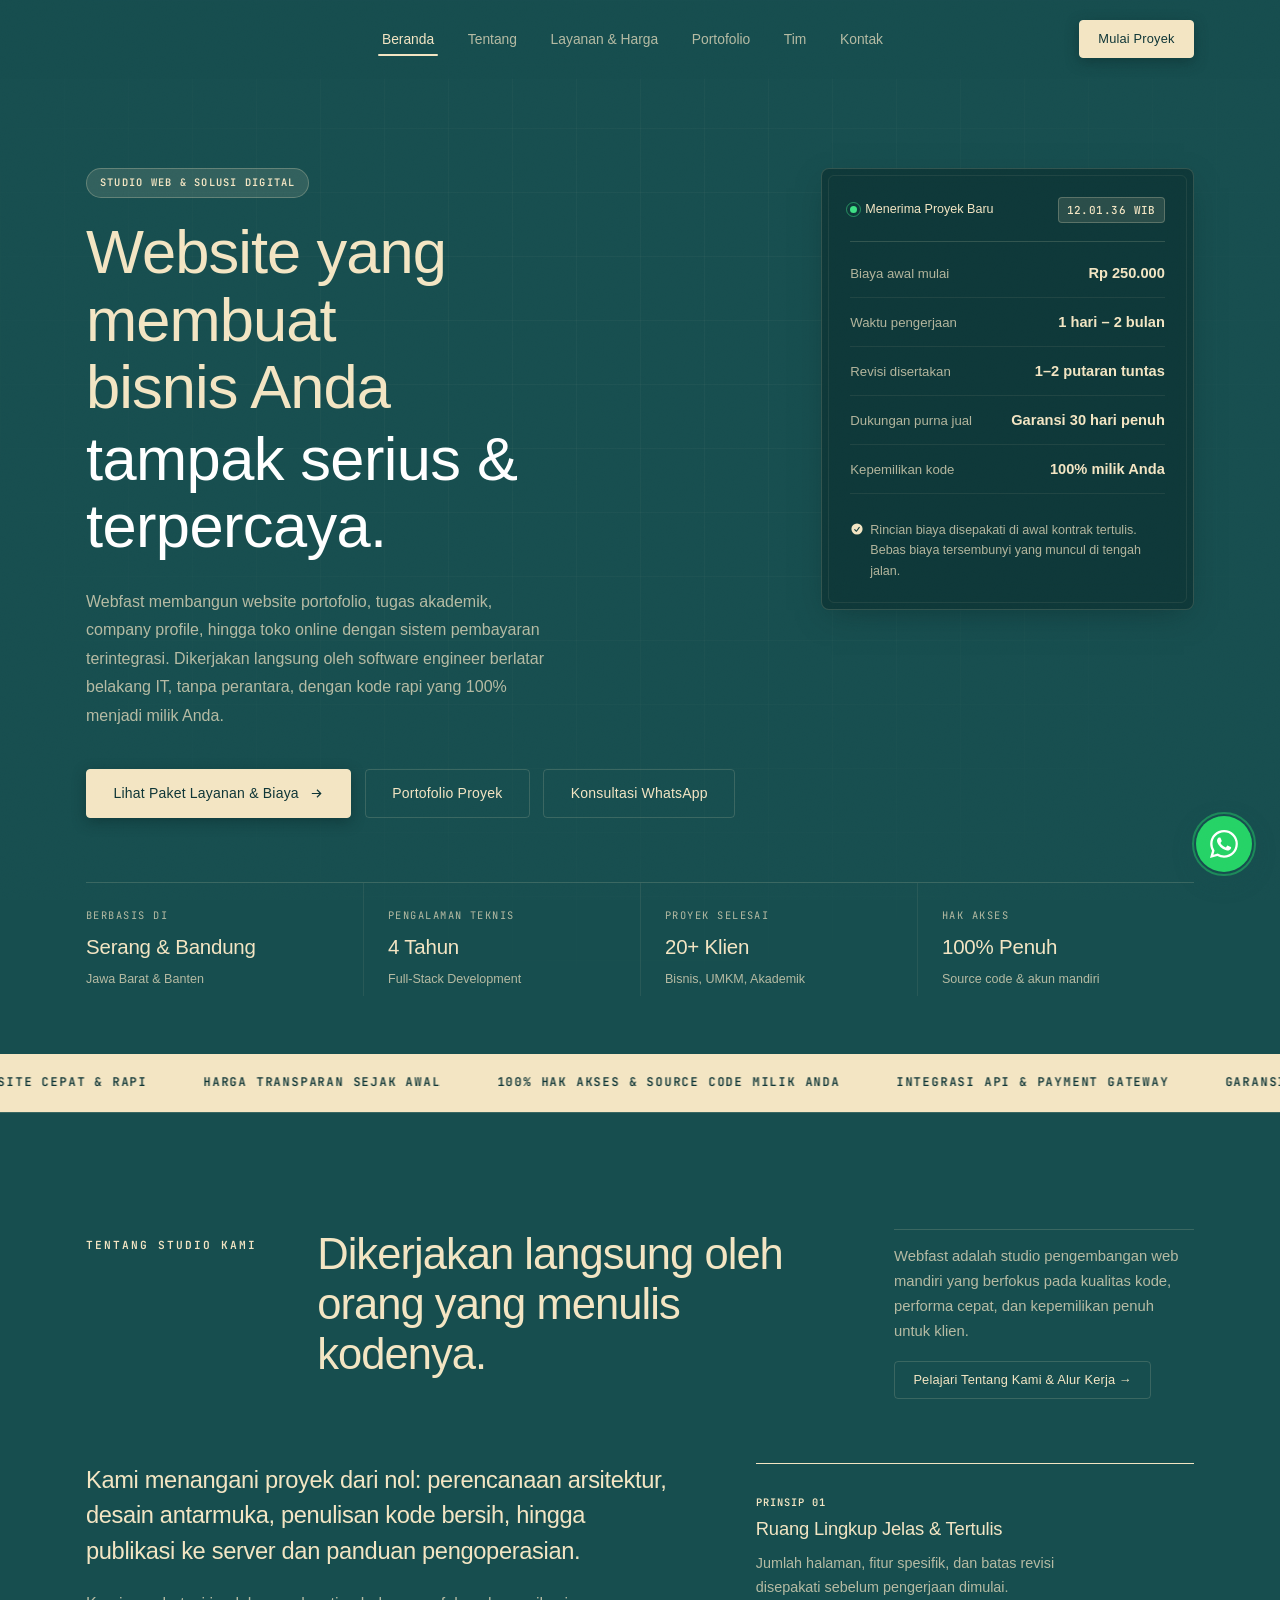
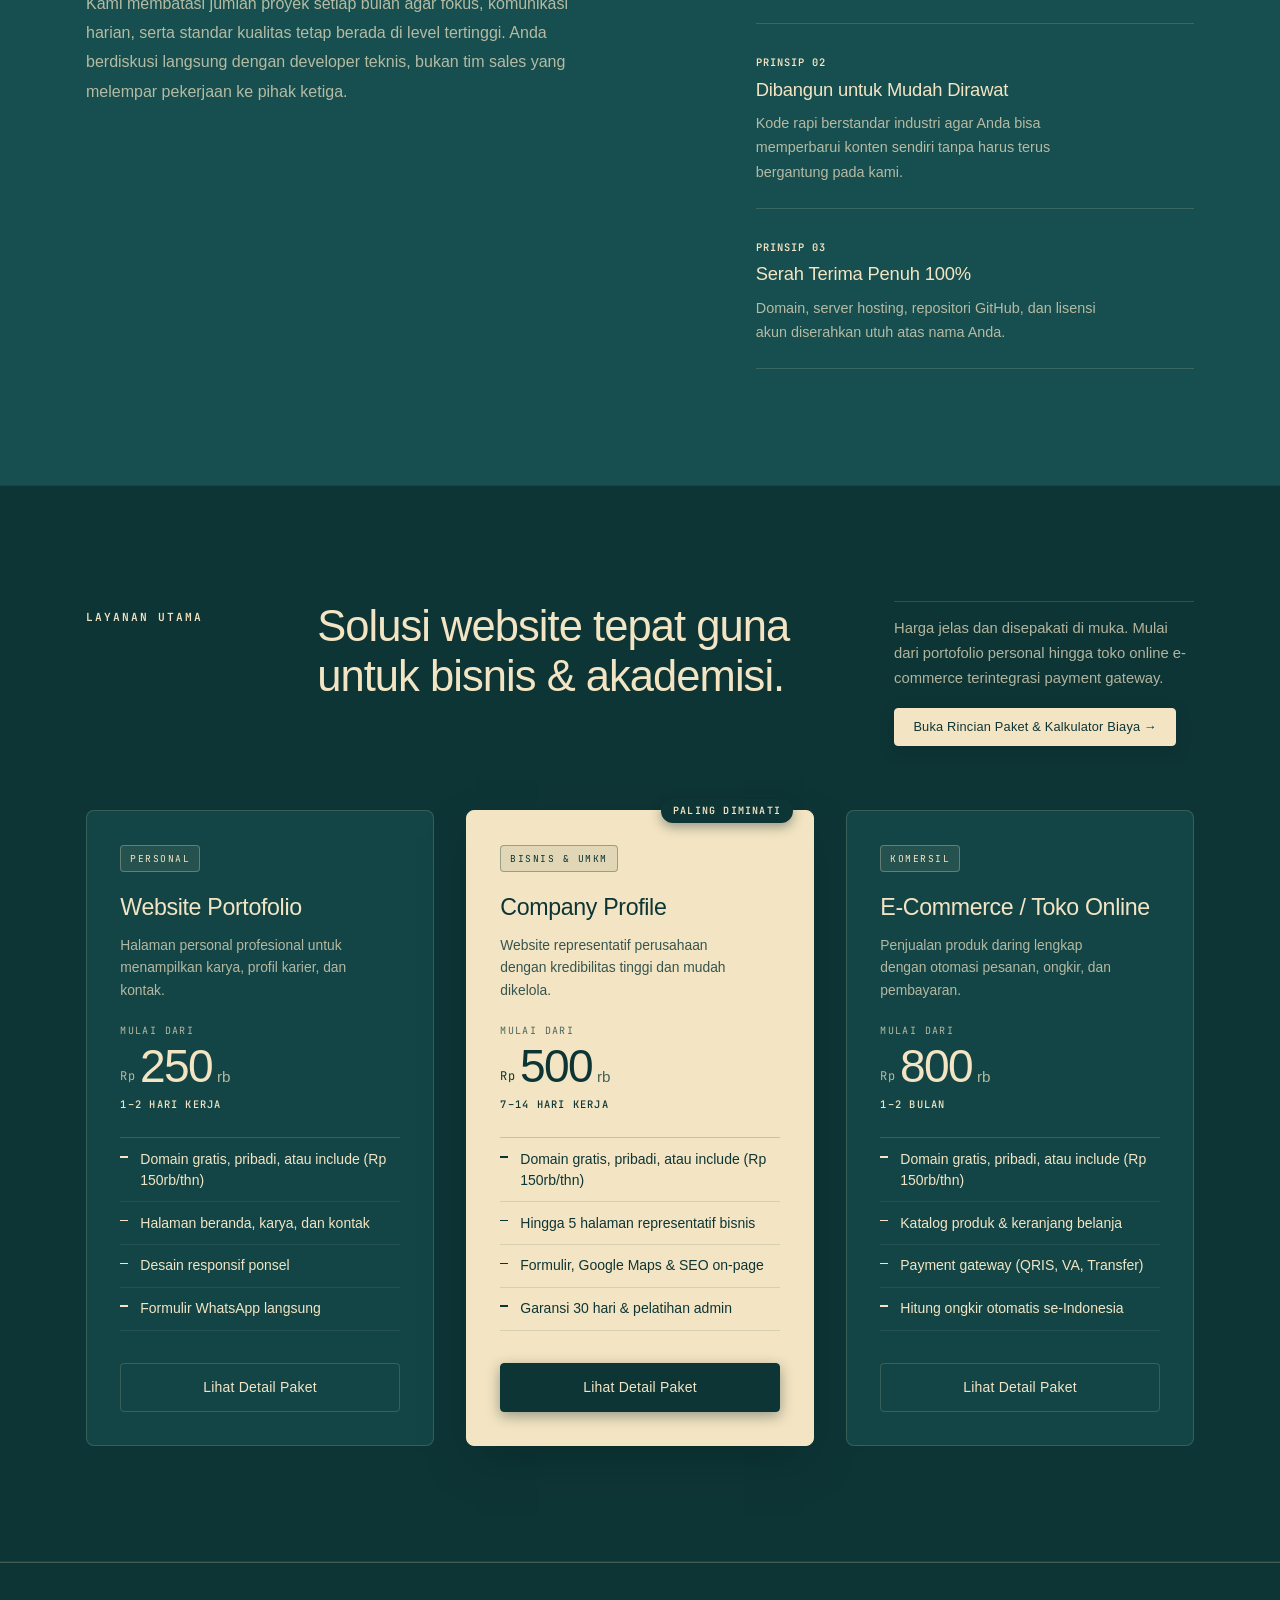
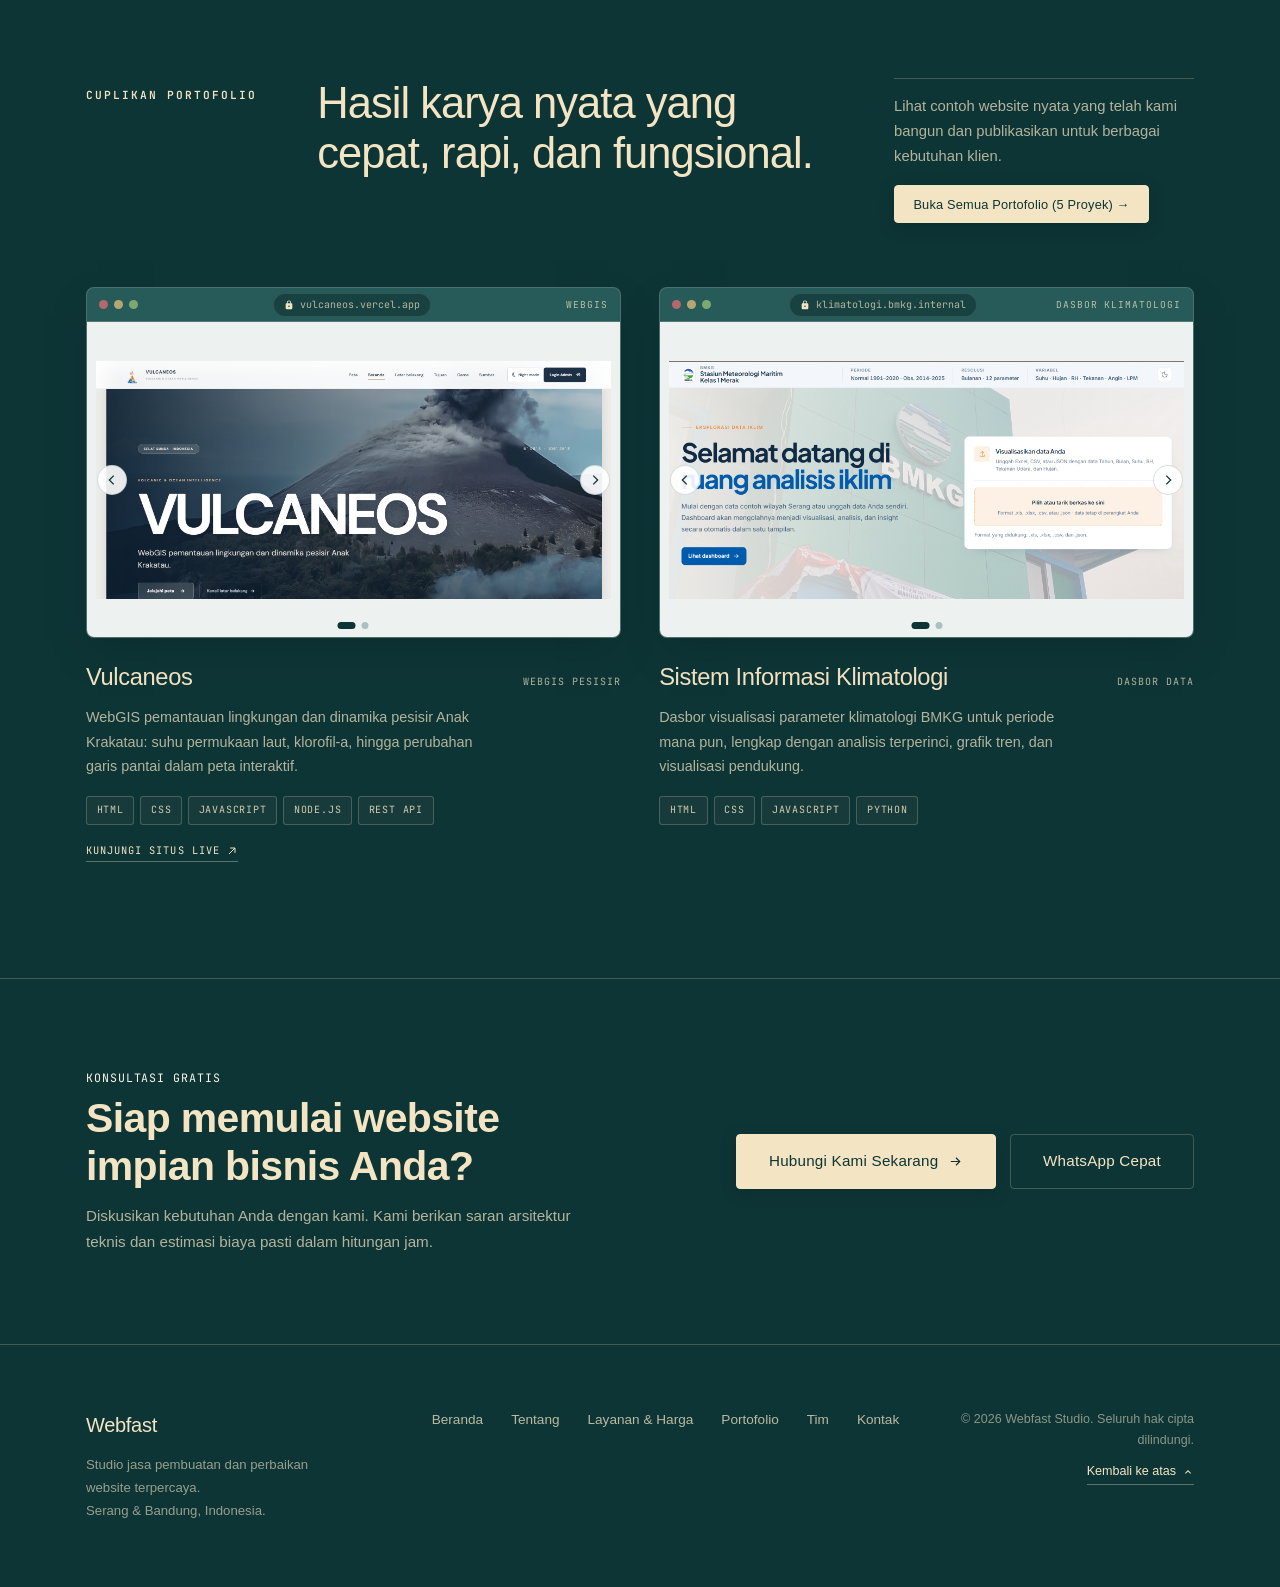
==== commit 266b8096: "Update experience and completed projects values" ====
--- a/index.html
+++ b/index.html
@@ -146,12 +146,12 @@
           </li>
           <li>
             <span class="meta-key">Pengalaman Teknis</span>
-            <span class="meta-value">6 Tahun</span>
+            <span class="meta-value">4 Tahun</span>
             <span class="meta-sub">Full-Stack Development</span>
           </li>
           <li>
             <span class="meta-key">Proyek Selesai</span>
-            <span class="meta-value">40+ Klien</span>
+            <span class="meta-value">20+ Klien</span>
             <span class="meta-sub">Bisnis, UMKM, Akademik</span>
           </li>
           <li>
--- a/assets/styles.css
+++ b/assets/styles.css
@@ -1,35 +1,49 @@
 /* ==========================================================================
    Webfast — Stylesheet (Elevated & Dynamic)
-   Color Palette: Warm Paper, Deep Ink, Refined Brass
-   Typography: Fraunces (Editorial Display), Inter (Body), JetBrains Mono (Tech)
+   Color Palette: Vanilla Latte (#F3E5C3) & Teal Forest (#174E4F)
+   Typography: Peace Sans (Display), Open Sauce Sans (Body), JetBrains Mono (Tech)
    ========================================================================== */
 
 /* 1. Tokens & Reset -------------------------------------------------------- */
 :root {
-  --paper: #f4f1e9;
-  --paper-soft: #faf8f2;
-  --paper-deep: #ece7da;
-  --ink: #16180f;
-  --ink-2: #24261c;
-  --ink-bg: #14160f;
-  --ink-bg-2: #1b1e15;
-  --ink-card: #191c13;
-  --muted: #6b6d5f;
-  --muted-light: #8a8c7e;
-  --cream: #f1ecdd;
-  --cream-muted: rgba(241, 236, 221, 0.64);
-  --cream-soft: rgba(241, 236, 221, 0.88);
-  --brass: #96763f;
-  --brass-deep: #7c5f2d;
-  --brass-soft: #c8a972;
-  --brass-glow: rgba(200, 169, 114, 0.22);
-  --line: rgba(22, 24, 15, 0.13);
-  --line-soft: rgba(22, 24, 15, 0.07);
-  --line-dark: rgba(241, 236, 221, 0.14);
-  --line-dark-soft: rgba(241, 236, 221, 0.07);
-
-  --font-display: "Fraunces", "Iowan Old Style", Georgia, serif;
-  --font-body: "Inter", -apple-system, "Segoe UI", Helvetica, Arial, sans-serif;
+  /* Inverted Palette: Teal Forest Base (#174E4F) with Vanilla Latte (#F3E5C3) Typography & Accents */
+  --vanilla: #F3E5C3;
+  --vanilla-soft: #faf4e6;
+  --vanilla-deep: #e8d7b0;
+  --teal: #174E4F;
+  --teal-deep: #0e3536;
+  --teal-darker: #092526;
+  --teal-surface: #144546;
+  --teal-surface-hover: #195455;
+  --teal-card: #185253;
+  --teal-light: #2c8485;
+  --teal-soft: #429ca0;
+
+  /* Swapped Mappings: Canvas is Teal Forest, Ink is Vanilla Latte */
+  --paper: var(--teal);
+  --paper-soft: var(--teal-surface);
+  --paper-deep: var(--teal-deep);
+  --ink: var(--vanilla);
+  --ink-2: var(--vanilla-soft);
+  --ink-bg: var(--teal-deep);
+  --ink-bg-2: var(--teal-darker);
+  --ink-card: var(--teal-card);
+  --muted: rgba(243, 229, 195, 0.72);
+  --muted-light: rgba(243, 229, 195, 0.52);
+  --cream: var(--vanilla);
+  --cream-muted: rgba(243, 229, 195, 0.72);
+  --cream-soft: rgba(243, 229, 195, 0.92);
+  --brass: var(--vanilla);
+  --brass-deep: var(--vanilla-deep);
+  --brass-soft: var(--vanilla-soft);
+  --brass-glow: rgba(243, 229, 195, 0.22);
+  --line: rgba(243, 229, 195, 0.16);
+  --line-soft: rgba(243, 229, 195, 0.08);
+  --line-dark: rgba(243, 229, 195, 0.22);
+  --line-dark-soft: rgba(243, 229, 195, 0.1);
+
+  --font-display: "Peace Sans", "Open Sauce Sans", sans-serif;
+  --font-body: "Open Sauce Sans", -apple-system, BlinkMacSystemFont, "Segoe UI", Roboto, sans-serif;
   --font-mono: "JetBrains Mono", ui-monospace, "SFMono-Regular", Menlo, monospace;
 
   --shell: 1220px;
@@ -42,10 +56,10 @@
   --ease: cubic-bezier(0.2, 0.7, 0.25, 1);
   --ease-spring: cubic-bezier(0.34, 1.56, 0.64, 1);
 
-  --shadow-sm: 0 2px 8px rgba(22, 24, 15, 0.04);
-  --shadow-md: 0 10px 30px -10px rgba(22, 24, 15, 0.08);
-  --shadow-lg: 0 20px 44px -16px rgba(22, 24, 15, 0.12);
-  --shadow-dark: 0 24px 50px -18px rgba(0, 0, 0, 0.45);
+  --shadow-sm: 0 2px 8px rgba(9, 37, 38, 0.35);
+  --shadow-md: 0 10px 30px -10px rgba(9, 37, 38, 0.5);
+  --shadow-lg: 0 20px 44px -16px rgba(9, 37, 38, 0.65);
+  --shadow-dark: 0 24px 50px -18px rgba(0, 0, 0, 0.7);
 }
 
 *,
@@ -81,8 +95,8 @@
   inset: 0;
   z-index: 9990;
   pointer-events: none;
-  opacity: 0.038;
-  mix-blend-mode: multiply;
+  opacity: 0.032;
+  mix-blend-mode: overlay;
   background-image: url("data:image/svg+xml,%3Csvg xmlns='http://www.w3.org/2000/svg' width='160' height='160'%3E%3Cfilter id='n'%3E%3CfeTurbulence type='fractalNoise' baseFrequency='0.8' numOctaves='3' stitchTiles='stitch'/%3E%3C/filter%3E%3Crect width='160' height='160' filter='url(%23n)'/%3E%3C/svg%3E");
 }
 
@@ -93,7 +107,7 @@
   left: 0;
   height: 3px;
   width: 0%;
-  background: linear-gradient(90deg, var(--brass), var(--brass-soft));
+  background: linear-gradient(90deg, var(--vanilla), var(--vanilla-soft));
   z-index: 1001;
   pointer-events: none;
   transition: width 0.08s linear;
@@ -132,12 +146,12 @@
 }
 
 ::selection {
-  background: var(--brass);
-  color: var(--cream);
+  background: var(--vanilla);
+  color: var(--teal-deep);
 }
 
 :focus-visible {
-  outline: 2px solid var(--brass);
+  outline: 2px solid var(--vanilla);
   outline-offset: 3px;
 }
 
@@ -147,8 +161,8 @@
   left: 12px;
   z-index: 10000;
   padding: 10px 18px;
-  background: var(--ink);
-  color: var(--cream);
+  background: var(--vanilla);
+  color: var(--teal-deep);
   font-size: 0.8rem;
   border-radius: var(--radius-sm);
   transform: translateY(-200%);
@@ -201,21 +215,13 @@
   font-weight: 600;
   letter-spacing: 0.18em;
   text-transform: uppercase;
-  color: var(--brass);
+  color: var(--vanilla);
   padding-top: 0.65em;
-  display: flex;
-  align-items: center;
-  gap: 8px;
+  display: block;
 }
 
 .section-index::before {
-  content: "";
-  display: inline-block;
-  width: 6px;
-  height: 6px;
-  background: var(--brass);
-  border-radius: 50%;
-  opacity: 0.8;
+  display: none;
 }
 
 .section-title {
@@ -229,9 +235,9 @@
 }
 
 .section-title em {
-  font-style: italic;
-  font-weight: 300;
-  color: var(--brass);
+  font-style: normal;
+  font-weight: 400;
+  color: #ffffff;
 }
 
 .section-head--split {
@@ -273,15 +279,15 @@
 }
 
 .badge-brass {
-  background: rgba(150, 118, 63, 0.12);
-  color: var(--brass-deep);
-  border: 1px solid rgba(150, 118, 63, 0.28);
+  background: rgba(243, 229, 195, 0.12);
+  color: var(--vanilla);
+  border: 1px solid rgba(243, 229, 195, 0.25);
 }
 
 .badge-dark {
-  background: rgba(200, 169, 114, 0.1);
-  color: var(--brass-soft);
-  border: 1px solid rgba(200, 169, 114, 0.25);
+  background: rgba(243, 229, 195, 0.08);
+  color: var(--vanilla);
+  border: 1px solid rgba(243, 229, 195, 0.18);
 }
 
 /* Buttons */
@@ -319,18 +325,18 @@
 }
 
 .btn-solid {
-  background: var(--ink);
-  color: var(--cream);
-  border-color: var(--ink);
-  box-shadow: 0 4px 14px rgba(20, 22, 15, 0.12);
+  background: var(--vanilla);
+  color: var(--teal-deep);
+  border-color: var(--vanilla);
+  box-shadow: 0 4px 14px rgba(9, 37, 38, 0.45);
 }
 
 .btn-solid:hover {
-  background: var(--brass-deep);
-  border-color: var(--brass-deep);
-  color: #fff;
+  background: #ffffff;
+  border-color: #ffffff;
+  color: var(--teal-deep);
   transform: translateY(-2px);
-  box-shadow: 0 8px 20px rgba(124, 95, 45, 0.24);
+  box-shadow: 0 8px 20px rgba(243, 229, 195, 0.35);
 }
 
 .btn-solid:active {
@@ -339,26 +345,26 @@
 
 .btn-line {
   border-color: var(--line);
-  color: var(--ink);
+  color: var(--vanilla);
   background: transparent;
 }
 
 .btn-line:hover {
-  border-color: rgba(22, 24, 15, 0.45);
-  background: rgba(22, 24, 15, 0.04);
+  border-color: var(--vanilla);
+  background: rgba(243, 229, 195, 0.08);
   transform: translateY(-2px);
 }
 
 .btn-brass {
-  background: var(--brass);
-  color: #fff;
-  border-color: var(--brass);
+  background: var(--vanilla);
+  color: var(--teal-deep);
+  border-color: var(--vanilla);
 }
 
 .btn-brass:hover {
-  background: var(--brass-deep);
-  border-color: var(--brass-deep);
-  color: #fff;
+  background: #ffffff;
+  border-color: #ffffff;
+  color: var(--teal-deep);
   transform: translateY(-2px);
 }
 
@@ -378,7 +384,7 @@
   position: fixed;
   inset: 0 0 auto;
   z-index: 100;
-  background: rgba(244, 241, 233, 0.88);
+  background: rgba(23, 78, 79, 0.88);
   backdrop-filter: blur(14px);
   -webkit-backdrop-filter: blur(14px);
   border-bottom: 1px solid transparent;
@@ -387,8 +393,8 @@
 
 .site-header.is-scrolled {
   border-bottom-color: var(--line);
-  background: rgba(244, 241, 233, 0.95);
-  box-shadow: 0 4px 20px rgba(22, 24, 15, 0.04);
+  background: rgba(23, 78, 79, 0.96);
+  box-shadow: 0 4px 20px rgba(9, 37, 38, 0.4);
 }
 
 .header-inner {
@@ -425,6 +431,7 @@
   width: 152px;
   height: auto;
   max-width: none;
+  filter: brightness(0) invert(92%) sepia(20%) saturate(600%) hue-rotate(350deg);
 }
 
 .brand-name {
@@ -479,20 +486,6 @@
   gap: 0.85rem;
 }
 
-.header-status {
-  display: inline-flex;
-  align-items: center;
-  gap: 7px;
-  padding: 0.35rem 0.75rem;
-  background: rgba(76, 122, 83, 0.08);
-  border: 1px solid rgba(76, 122, 83, 0.22);
-  border-radius: var(--radius-pill);
-  font-family: var(--font-mono);
-  font-size: 0.65rem;
-  color: #2e5934;
-  letter-spacing: 0.06em;
-}
-
 .nav-toggle {
   display: none;
   width: 42px;
@@ -501,12 +494,12 @@
   border-radius: var(--radius-sm);
   padding: 0;
   position: relative;
-  background: var(--paper-soft);
+  background: var(--teal-surface);
   transition: border-color 0.2s var(--ease);
 }
 
 .nav-toggle:hover {
-  border-color: var(--ink);
+  border-color: var(--vanilla);
 }
 
 .nav-toggle span {
@@ -514,7 +507,7 @@
   left: 12px;
   width: 18px;
   height: 1.5px;
-  background: var(--ink);
+  background: var(--vanilla);
   transition: transform 0.25s var(--ease), top 0.25s var(--ease);
 }
 
@@ -569,22 +562,20 @@
 .hero-title {
   font-family: var(--font-display);
   font-weight: 400;
-  font-size: clamp(2.65rem, 5.2vw, 4.8rem);
-  line-height: 1.06;
-  letter-spacing: -0.03em;
+  font-size: clamp(2.4rem, 4.8vw, 4.4rem);
+  line-height: 1.1;
+  letter-spacing: -0.015em;
   max-width: 18ch;
-  font-variation-settings: "SOFT" 0, "WONK" 0;
 }
 
 .hero-title em {
   display: block;
   font-family: var(--font-display);
   font-style: normal;
-  font-weight: 600;
-  color: var(--brass-deep);
-  letter-spacing: -0.022em;
-  font-variation-settings: "SOFT" 0, "WONK" 0;
-  margin-top: 0.2rem;
+  font-weight: 400;
+  color: #ffffff;
+  letter-spacing: -0.01em;
+  margin-top: 0.25rem;
 }
 
 .hero-lede {
@@ -592,7 +583,7 @@
   margin-top: clamp(1.4rem, 2.2vw, 2rem);
   font-size: clamp(1rem, 1.18vw, 1.1rem);
   line-height: 1.78;
-  color: #4a4c41;
+  color: var(--muted);
 }
 
 .hero-actions {
@@ -607,8 +598,8 @@
   border: 1px solid var(--line);
   border-radius: var(--radius);
   padding: clamp(1.5rem, 2.2vw, 2rem);
-  background: linear-gradient(175deg, rgba(255, 255, 255, 0.75), rgba(255, 255, 255, 0.35));
-  backdrop-filter: blur(8px);
+  background: rgba(14, 53, 54, 0.85);
+  backdrop-filter: blur(12px);
   box-shadow: var(--shadow-md);
   position: relative;
   transition: transform 0.3s var(--ease), box-shadow 0.3s var(--ease);
@@ -652,7 +643,7 @@
   width: 7px;
   height: 7px;
   border-radius: 50%;
-  background: #3b8747;
+  background: #3ee085;
   flex: none;
 }
 
@@ -661,7 +652,7 @@
   position: absolute;
   inset: -4px;
   border-radius: 50%;
-  border: 1px solid rgba(59, 135, 71, 0.5);
+  border: 1px solid rgba(62, 224, 133, 0.5);
   animation: radarPing 2.2s cubic-bezier(0, 0, 0.2, 1) infinite;
 }
 
@@ -673,13 +664,13 @@
 .live-clock {
   font-family: var(--font-mono);
   font-size: 0.6875rem;
-  color: var(--brass-deep);
+  color: var(--vanilla);
   font-weight: 500;
   letter-spacing: 0.04em;
-  background: rgba(150, 118, 63, 0.08);
+  background: rgba(243, 229, 195, 0.12);
   padding: 3px 8px;
   border-radius: var(--radius-sm);
-  border: 1px solid rgba(150, 118, 63, 0.18);
+  border: 1px solid rgba(243, 229, 195, 0.24);
 }
 
 .panel-list {
@@ -722,7 +713,7 @@
   width: 14px;
   height: 14px;
   margin-top: 2px;
-  color: var(--brass);
+  color: var(--vanilla);
 }
 
 /* Hero Key Metrics Bar */
@@ -773,15 +764,165 @@
   line-height: 1.4;
 }
 
+/* Subpage Hero Banner ---------------------------------------------------- */
+.subpage-hero {
+  padding-top: calc(var(--header-h) + clamp(2.5rem, 5vw, 4.5rem));
+  padding-bottom: clamp(2.5rem, 4vw, 3.75rem);
+  background: var(--paper);
+  border-bottom: 1px solid var(--line);
+  position: relative;
+  overflow: hidden;
+}
+
+.subpage-hero::before {
+  content: "";
+  position: absolute;
+  inset: 0;
+  background-image: 
+    linear-gradient(to right, var(--line-soft) 1px, transparent 1px),
+    linear-gradient(to bottom, var(--line-soft) 1px, transparent 1px);
+  background-size: 56px 56px;
+  pointer-events: none;
+  opacity: 0.4;
+  mask-image: radial-gradient(circle at 60% 30%, black 20%, transparent 80%);
+  -webkit-mask-image: radial-gradient(circle at 60% 30%, black 20%, transparent 80%);
+}
+
+.breadcrumb {
+  display: flex;
+  align-items: center;
+  gap: 8px;
+  font-family: var(--font-mono);
+  font-size: 0.685rem;
+  letter-spacing: 0.12em;
+  text-transform: uppercase;
+  color: var(--brass);
+  margin-bottom: 1rem;
+}
+
+.breadcrumb a {
+  color: var(--muted);
+  transition: color 0.2s var(--ease);
+}
+
+.breadcrumb a:hover {
+  color: var(--ink);
+}
+
+.breadcrumb-sep {
+  opacity: 0.5;
+}
+
+.subpage-title {
+  font-family: var(--font-display);
+  font-size: clamp(2.2rem, 4.2vw, 3.6rem);
+  line-height: 1.1;
+  letter-spacing: -0.015em;
+  color: var(--ink);
+  max-width: 24ch;
+}
+
+.subpage-title em {
+  font-style: normal;
+  color: #ffffff;
+}
+
+.subpage-lead {
+  font-size: clamp(0.98rem, 1.15vw, 1.1rem);
+  line-height: 1.76;
+  color: var(--muted);
+  max-width: 62ch;
+  margin-top: 1rem;
+}
+
+.subpage-actions {
+  display: flex;
+  flex-wrap: wrap;
+  gap: 0.85rem;
+  margin-top: 1.75rem;
+}
+
+/* Page Cross-Link Cards / CTA Banner ------------------------------------- */
+.page-cta-banner {
+  background: var(--ink-bg);
+  color: var(--cream);
+  padding-block: clamp(4rem, 7vw, 6rem);
+  position: relative;
+  overflow: hidden;
+  border-top: 1px solid var(--line-dark);
+}
+
+.page-cta-inner {
+  display: flex;
+  align-items: center;
+  justify-content: space-between;
+  gap: 2.5rem;
+  flex-wrap: wrap;
+}
+
+.page-cta-content {
+  max-width: 58ch;
+}
+
+.page-cta-title {
+  font-family: var(--font-display);
+  font-size: clamp(1.85rem, 3.2vw, 2.8rem);
+  line-height: 1.15;
+  letter-spacing: -0.015em;
+  color: var(--cream);
+}
+
+.page-cta-title em {
+  font-style: normal;
+  color: #fff;
+}
+
+.page-cta-desc {
+  margin-top: 0.85rem;
+  font-size: 0.95rem;
+  line-height: 1.7;
+  color: var(--cream-muted);
+}
+
+.page-cta-actions {
+  display: flex;
+  flex-wrap: wrap;
+  gap: 0.85rem;
+  flex-shrink: 0;
+}
+
+.page-cta-actions .btn-solid {
+  background: var(--cream);
+  border-color: var(--cream);
+  color: var(--teal-deep);
+  box-shadow: 0 4px 14px rgba(10, 35, 36, 0.35);
+}
+
+.page-cta-actions .btn-solid:hover {
+  background: #fff;
+  border-color: #fff;
+  color: var(--teal-deep);
+}
+
+.page-cta-actions .btn-line {
+  border-color: var(--line-dark);
+  color: var(--cream);
+}
+
+.page-cta-actions .btn-line:hover {
+  border-color: rgba(243, 229, 195, 0.45);
+  background: rgba(243, 229, 195, 0.08);
+}
+
 /* Continuous Marquee Ticker (Looping) ------------------------------------- */
 .marquee-strip {
-  background: var(--ink-bg);
-  color: var(--cream);
-  padding-block: 1rem;
+  background: var(--vanilla);
+  color: var(--teal-deep);
+  padding-block: 1.15rem;
   overflow: hidden;
   position: relative;
-  border-top: 1px solid var(--line-dark);
-  border-bottom: 1px solid var(--line-dark);
+  border-top: 1px solid rgba(243, 229, 195, 0.35);
+  border-bottom: 1px solid rgba(243, 229, 195, 0.35);
 }
 
 .marquee-track {
@@ -799,28 +940,24 @@
 .marquee-group {
   display: flex;
   align-items: center;
-  gap: 2.25rem;
-  padding-right: 2.25rem;
+  gap: 3.5rem;
+  padding-right: 3.5rem;
   flex-shrink: 0;
 }
 
 .marquee-item {
   display: inline-flex;
   align-items: center;
-  gap: 1.25rem;
   font-family: var(--font-mono);
   font-size: 0.75rem;
-  letter-spacing: 0.16em;
+  font-weight: 600;
+  letter-spacing: 0.15em;
   text-transform: uppercase;
-  color: var(--cream-soft);
+  color: var(--teal-deep);
 }
 
 .marquee-item .dot {
-  color: var(--brass-soft);
-  font-size: 0.95rem;
-  line-height: 1;
-  display: inline-block;
-  opacity: 0.85;
+  display: none;
 }
 
 @keyframes marqueeGlide {
@@ -847,7 +984,7 @@
 
 .about-copy p {
   max-width: 58ch;
-  color: #484b3f;
+  color: var(--muted);
   font-size: 1rem;
   line-height: 1.82;
 }
@@ -946,8 +1083,8 @@
   width: 38px;
   height: 38px;
   border-radius: var(--radius-sm);
-  background: var(--ink);
-  color: var(--cream);
+  background: var(--vanilla);
+  color: var(--teal-deep);
   font-family: var(--font-mono);
   font-size: 0.785rem;
   font-weight: 600;
@@ -955,7 +1092,8 @@
 }
 
 .workflow-card:hover .step-badge {
-  background: var(--brass-deep);
+  background: #ffffff;
+  color: var(--teal-deep);
 }
 
 .step-title {
@@ -1000,11 +1138,12 @@
 }
 
 .projects .section-index {
-  color: var(--brass-soft);
+  color: var(--cream);
+  display: block;
 }
 
 .projects .section-index::before {
-  background: var(--brass-soft);
+  display: none;
 }
 
 .projects .section-title {
@@ -1042,13 +1181,13 @@
 
 .filter-btn:hover {
   color: var(--cream);
-  background: rgba(241, 236, 221, 0.06);
+  background: rgba(243, 229, 195, 0.08);
 }
 
 .filter-btn.is-active {
-  color: var(--ink-bg);
-  background: var(--brass-soft);
-  border-color: var(--brass-soft);
+  color: var(--teal-deep);
+  background: var(--cream);
+  border-color: var(--cream);
   font-weight: 600;
 }
 
@@ -1078,20 +1217,20 @@
   display: flex;
   flex-direction: column;
   overflow: hidden;
-  box-shadow: 0 16px 36px -12px rgba(0, 0, 0, 0.5);
+  box-shadow: 0 16px 36px -12px rgba(10, 35, 36, 0.5);
   transition: border-color 0.35s var(--ease), transform 0.35s var(--ease), box-shadow 0.35s var(--ease);
 }
 
 .project:hover .project-plate {
-  border-color: rgba(200, 169, 114, 0.55);
+  border-color: rgba(243, 229, 195, 0.45);
   transform: translateY(-4px);
-  box-shadow: 0 22px 46px -14px rgba(0, 0, 0, 0.65), 0 0 0 1px rgba(200, 169, 114, 0.2);
+  box-shadow: 0 22px 46px -14px rgba(10, 35, 36, 0.65), 0 0 0 1px rgba(243, 229, 195, 0.2);
 }
 
 /* Browser Mockup Chrome Header */
 .mockup-chrome {
   height: 34px;
-  background: rgba(241, 236, 221, 0.04);
+  background: rgba(243, 229, 195, 0.06);
   border-bottom: 1px solid var(--line-dark);
   display: flex;
   align-items: center;
@@ -1123,8 +1262,8 @@
   align-items: center;
   gap: 6px;
   padding: 3px 10px;
-  background: rgba(0, 0, 0, 0.35);
-  border: 1px solid rgba(241, 236, 221, 0.08);
+  background: rgba(10, 35, 36, 0.45);
+  border: 1px solid rgba(243, 229, 195, 0.12);
   border-radius: var(--radius-pill);
   font-family: var(--font-mono);
   font-size: 0.625rem;
@@ -1138,7 +1277,7 @@
 .mockup-url svg {
   width: 10px;
   height: 10px;
-  color: var(--brass-soft);
+  color: var(--cream);
   flex: none;
 }
 
@@ -1147,7 +1286,7 @@
   font-size: 0.6rem;
   letter-spacing: 0.1em;
   text-transform: uppercase;
-  color: var(--brass-soft);
+  color: var(--cream-muted);
 }
 
 /* Inside the mockup: simulated UI Layout Preview */
@@ -1162,12 +1301,112 @@
 }
 
 /* Plate theme styles */
-.plate-a { background: radial-gradient(circle at 85% 15%, rgba(200, 169, 114, 0.12), transparent 50%), #181b14; }
-.plate-b { background: radial-gradient(circle at 15% 85%, rgba(241, 236, 221, 0.08), transparent 50%), #1a1d15; }
-.plate-c { background: radial-gradient(circle at 85% 85%, rgba(200, 169, 114, 0.14), transparent 50%), #171a13; }
-.plate-d { background: radial-gradient(circle at 15% 15%, rgba(241, 236, 221, 0.07), transparent 50%), #1b1e16; }
-.plate-e { background: radial-gradient(circle at 50% 50%, rgba(200, 169, 114, 0.1), transparent 55%), #191c14; }
-.plate-f { background: radial-gradient(circle at 80% 20%, rgba(241, 236, 221, 0.09), transparent 50%), #161912; }
+.plate-a { background: radial-gradient(circle at 85% 15%, rgba(243, 229, 195, 0.12), transparent 50%), #133f40; }
+.plate-b { background: radial-gradient(circle at 15% 85%, rgba(243, 229, 195, 0.1), transparent 50%), #154546; }
+.plate-c { background: radial-gradient(circle at 85% 85%, rgba(243, 229, 195, 0.12), transparent 50%), #123c3d; }
+.plate-d { background: radial-gradient(circle at 15% 15%, rgba(243, 229, 195, 0.1), transparent 50%), #164849; }
+.plate-e { background: radial-gradient(circle at 50% 50%, rgba(243, 229, 195, 0.1), transparent 55%), #144243; }
+.plate-f { background: radial-gradient(circle at 80% 20%, rgba(243, 229, 195, 0.1), transparent 50%), #11393a; }
+
+/* Screenshot slider inside a project plate */
+.slider-stage {
+  position: relative;
+  flex: 1;
+  min-height: 0;
+  overflow: hidden;
+  background: #edf2f0;
+}
+
+.slider-track {
+  display: flex;
+  height: 100%;
+  transition: transform 0.5s var(--ease);
+}
+
+.slider-slide {
+  flex: 0 0 100%;
+  min-width: 0;
+  margin: 0;
+  padding: 0.55rem;
+  display: flex;
+  align-items: center;
+  justify-content: center;
+}
+
+.slider-slide img {
+  width: 100%;
+  height: 100%;
+  object-fit: contain;
+  object-position: center;
+  display: block;
+}
+
+.slider-btn {
+  position: absolute;
+  top: 50%;
+  transform: translateY(-50%);
+  width: 30px;
+  height: 30px;
+  display: grid;
+  place-items: center;
+  padding: 0;
+  border-radius: 50%;
+  border: 1px solid rgba(23, 78, 79, 0.18);
+  background: rgba(255, 255, 255, 0.9);
+  color: var(--teal-deep);
+  cursor: pointer;
+  z-index: 2;
+  transition: background 0.2s var(--ease), transform 0.2s var(--ease);
+}
+
+.slider-btn svg {
+  width: 14px;
+  height: 14px;
+}
+
+.slider-btn:hover {
+  background: #fff;
+}
+
+.slider-btn:focus-visible {
+  outline: 2px solid var(--brass-soft);
+  outline-offset: 2px;
+}
+
+.slider-btn--prev { left: 10px; }
+.slider-btn--next { right: 10px; }
+
+.slider-dots {
+  position: absolute;
+  bottom: 8px;
+  left: 50%;
+  transform: translateX(-50%);
+  display: flex;
+  align-items: center;
+  gap: 6px;
+  z-index: 2;
+}
+
+.slider-dot {
+  width: 7px;
+  height: 7px;
+  padding: 0;
+  border: 0;
+  border-radius: var(--radius-pill);
+  background: rgba(23, 78, 79, 0.3);
+  cursor: pointer;
+  transition: width 0.25s var(--ease), background 0.25s var(--ease);
+}
+
+.slider-dot.is-active {
+  width: 18px;
+  background: var(--teal-deep);
+}
+
+.slider-dot:focus-visible {
+  outline: 2px solid var(--brass-soft);
+  outline-offset: 2px;
+}
 
 .canvas-header {
   display: flex;
@@ -1186,7 +1425,7 @@
 .canvas-year {
   font-family: var(--font-mono);
   font-size: 0.65rem;
-  color: rgba(241, 236, 221, 0.45);
+  color: rgba(243, 229, 195, 0.55);
 }
 
 .canvas-center {
@@ -1227,14 +1466,14 @@
   align-items: center;
   justify-content: space-between;
   padding-top: 0.75rem;
-  border-top: 1px solid rgba(241, 236, 221, 0.08);
+  border-top: 1px solid rgba(243, 229, 195, 0.12);
 }
 
 .canvas-pill {
   padding: 3px 8px;
   border-radius: var(--radius-sm);
-  background: rgba(200, 169, 114, 0.15);
-  color: var(--brass-soft);
+  background: rgba(243, 229, 195, 0.16);
+  color: var(--cream);
   font-family: var(--font-mono);
   font-size: 0.625rem;
 }
@@ -1263,7 +1502,7 @@
   font-size: 0.625rem;
   letter-spacing: 0.1em;
   text-transform: uppercase;
-  color: var(--brass-soft);
+  color: var(--cream-muted);
 }
 
 .project-body p {
@@ -1286,16 +1525,50 @@
   font-size: 0.625rem;
   letter-spacing: 0.08em;
   text-transform: uppercase;
-  color: rgba(241, 236, 221, 0.75);
+  color: rgba(243, 229, 195, 0.85);
   border: 1px solid var(--line-dark);
   border-radius: 3px;
   padding: 0.3rem 0.6rem;
-  background: rgba(241, 236, 221, 0.02);
+  background: rgba(243, 229, 195, 0.04);
   transition: border-color 0.2s var(--ease), color 0.2s var(--ease);
 }
 
 .project:hover .tags li {
-  border-color: rgba(200, 169, 114, 0.35);
+  border-color: rgba(243, 229, 195, 0.45);
+}
+
+a.mockup-url {
+  transition: color 0.2s var(--ease), border-color 0.2s var(--ease);
+}
+
+a.mockup-url:hover {
+  color: var(--cream);
+  border-color: rgba(243, 229, 195, 0.4);
+}
+
+.project-link {
+  display: inline-flex;
+  align-items: center;
+  gap: 6px;
+  margin-top: 1.1rem;
+  padding-bottom: 2px;
+  border-bottom: 1px solid rgba(243, 229, 195, 0.35);
+  font-family: var(--font-mono);
+  font-size: 0.65rem;
+  letter-spacing: 0.1em;
+  text-transform: uppercase;
+  color: var(--cream);
+  transition: color 0.2s var(--ease), border-color 0.2s var(--ease);
+}
+
+.project-link svg {
+  width: 12px;
+  height: 12px;
+}
+
+.project-link:hover {
+  color: var(--cream-soft);
+  border-color: var(--cream);
 }
 
 .project-footnote {
@@ -1303,7 +1576,7 @@
   padding-top: 1.5rem;
   border-top: 1px solid var(--line-dark);
   font-size: 0.85rem;
-  color: rgba(241, 236, 221, 0.5);
+  color: rgba(243, 229, 195, 0.6);
   display: flex;
   align-items: center;
   justify-content: space-between;
@@ -1363,8 +1636,8 @@
   font-size: 0.625rem;
   letter-spacing: 0.1em;
   text-transform: uppercase;
-  color: var(--brass);
-  background: rgba(150, 118, 63, 0.08);
+  color: var(--vanilla);
+  background: rgba(243, 229, 195, 0.15);
   padding: 2px 7px;
   border-radius: var(--radius-sm);
 }
@@ -1392,7 +1665,7 @@
   font-family: var(--font-display);
   font-size: 2.2rem;
   font-weight: 400;
-  color: var(--brass-deep);
+  color: var(--vanilla-soft);
   line-height: 1;
 }
 
@@ -1423,7 +1696,8 @@
   gap: 0.5rem;
   margin-bottom: 2.5rem;
   padding: 4px;
-  background: rgba(22, 24, 15, 0.05);
+  background: rgba(9, 37, 38, 0.5);
+  border: 1px solid var(--line);
   border-radius: var(--radius-pill);
   width: fit-content;
 }
@@ -1440,10 +1714,10 @@
 }
 
 .pricing-tab-btn.is-active {
-  background: var(--ink);
-  color: var(--cream);
-  font-weight: 500;
-  box-shadow: 0 2px 8px rgba(0, 0, 0, 0.15);
+  background: var(--vanilla);
+  color: var(--teal-deep);
+  font-weight: 600;
+  box-shadow: 0 2px 8px rgba(9, 37, 38, 0.4);
 }
 
 .price-grid {
@@ -1467,26 +1741,26 @@
 .price-card:hover {
   transform: translateY(-4px);
   box-shadow: var(--shadow-lg);
-  border-color: rgba(150, 118, 63, 0.4);
+  border-color: rgba(243, 229, 195, 0.45);
 }
 
 .price-card--featured {
-  background: var(--ink-bg);
-  border-color: var(--ink-bg);
-  color: var(--cream);
-  box-shadow: var(--shadow-dark);
+  background: var(--vanilla);
+  border-color: var(--vanilla);
+  color: var(--teal-deep);
+  box-shadow: 0 18px 40px -10px rgba(9, 37, 38, 0.65);
 }
 
 .price-card--featured:hover {
-  border-color: var(--brass-soft);
+  border-color: #ffffff;
 }
 
 .price-badge-pop {
   position: absolute;
   top: -12px;
   right: 20px;
-  background: var(--brass);
-  color: #fff;
+  background: var(--teal-deep);
+  color: var(--vanilla);
   font-family: var(--font-mono);
   font-size: 0.625rem;
   font-weight: 600;
@@ -1494,7 +1768,7 @@
   text-transform: uppercase;
   padding: 4px 12px;
   border-radius: var(--radius-pill);
-  box-shadow: 0 4px 12px rgba(150, 118, 63, 0.35);
+  box-shadow: 0 4px 12px rgba(9, 37, 38, 0.4);
 }
 
 .price-flag {
@@ -1503,8 +1777,9 @@
   font-size: 0.6rem;
   letter-spacing: 0.16em;
   text-transform: uppercase;
-  color: var(--brass);
-  border: 1px solid rgba(150, 118, 63, 0.35);
+  color: var(--vanilla);
+  border: 1px solid rgba(243, 229, 195, 0.3);
+  background: rgba(243, 229, 195, 0.08);
   border-radius: var(--radius-sm);
   padding: 0.28rem 0.55rem;
   margin-bottom: 1rem;
@@ -1512,8 +1787,9 @@
 }
 
 .price-card--featured .price-flag {
-  color: var(--brass-soft);
-  border-color: rgba(200, 169, 114, 0.35);
+  color: var(--teal-deep);
+  border-color: rgba(14, 53, 54, 0.35);
+  background: rgba(14, 53, 54, 0.08);
 }
 
 .price-head h3 {
@@ -1521,6 +1797,11 @@
   font-size: 1.45rem;
   font-weight: 500;
   letter-spacing: -0.015em;
+  color: var(--ink);
+}
+
+.price-card--featured .price-head h3 {
+  color: var(--teal-deep);
 }
 
 .price-desc {
@@ -1532,7 +1813,7 @@
 }
 
 .price-card--featured .price-desc {
-  color: var(--cream-muted);
+  color: rgba(14, 53, 54, 0.82);
 }
 
 .price-from {
@@ -1545,7 +1826,7 @@
 }
 
 .price-card--featured .price-from {
-  color: var(--cream-muted);
+  color: rgba(14, 53, 54, 0.72);
 }
 
 .price-amount {
@@ -1558,6 +1839,11 @@
   font-weight: 400;
   letter-spacing: -0.035em;
   line-height: 1;
+  color: var(--ink);
+}
+
+.price-card--featured .price-amount {
+  color: var(--teal-deep);
 }
 
 .price-amount .currency {
@@ -1569,7 +1855,7 @@
 }
 
 .price-card--featured .price-amount .currency {
-  color: var(--brass-soft);
+  color: var(--teal-deep);
 }
 
 .price-amount .unit {
@@ -1580,7 +1866,7 @@
 }
 
 .price-card--featured .price-amount .unit {
-  color: var(--cream-muted);
+  color: rgba(14, 53, 54, 0.75);
 }
 
 .price-time {
@@ -1589,12 +1875,12 @@
   font-size: 0.65rem;
   letter-spacing: 0.12em;
   text-transform: uppercase;
-  color: var(--brass);
+  color: var(--vanilla);
   font-weight: 500;
 }
 
 .price-card--featured .price-time {
-  color: var(--brass-soft);
+  color: var(--teal-deep);
 }
 
 .price-features {
@@ -1605,7 +1891,7 @@
 }
 
 .price-card--featured .price-features {
-  border-top-color: var(--line-dark);
+  border-top-color: rgba(14, 53, 54, 0.2);
 }
 
 .price-features li {
@@ -1614,11 +1900,12 @@
   border-bottom: 1px solid var(--line-soft);
   font-size: 0.875rem;
   line-height: 1.5;
+  color: var(--ink);
 }
 
 .price-card--featured .price-features li {
-  border-bottom-color: rgba(241, 236, 221, 0.08);
-  color: rgba(241, 236, 221, 0.88);
+  border-bottom-color: rgba(14, 53, 54, 0.12);
+  color: var(--teal-deep);
 }
 
 .price-features li::before {
@@ -1628,23 +1915,24 @@
   top: 1.1rem;
   width: 8px;
   height: 1.5px;
-  background: var(--brass);
+  background: var(--vanilla);
 }
 
 .price-card--featured .price-features li::before {
-  background: var(--brass-soft);
+  background: var(--teal-deep);
 }
 
 .price-card--featured .btn-solid {
-  background: var(--cream);
-  border-color: var(--cream);
-  color: var(--ink-bg);
+  background: var(--teal-deep);
+  border-color: var(--teal-deep);
+  color: var(--vanilla);
+  box-shadow: 0 4px 14px rgba(9, 37, 38, 0.4);
 }
 
 .price-card--featured .btn-solid:hover {
-  background: var(--brass-soft);
-  border-color: var(--brass-soft);
-  color: var(--ink-bg);
+  background: #000000;
+  border-color: #000000;
+  color: #ffffff;
 }
 
 .price-notes {
@@ -1723,7 +2011,8 @@
   padding: 0.85rem 1rem;
   border: 1px solid var(--line);
   border-radius: var(--radius-sm);
-  background: var(--paper);
+  background: var(--paper-deep);
+  color: var(--ink);
   text-align: left;
   display: flex;
   flex-direction: column;
@@ -1732,15 +2021,15 @@
 }
 
 .calc-option-btn:hover {
-  border-color: var(--brass);
-  background: var(--paper-soft);
+  border-color: var(--vanilla);
+  background: var(--teal-surface-hover);
 }
 
 .calc-option-btn.is-selected {
-  border-color: var(--ink);
-  background: var(--ink);
-  color: var(--cream);
-  box-shadow: 0 4px 12px rgba(22, 24, 15, 0.15);
+  border-color: var(--vanilla);
+  background: var(--vanilla);
+  color: var(--teal-deep);
+  box-shadow: 0 4px 14px rgba(9, 37, 38, 0.45);
 }
 
 .calc-option-name {
@@ -1755,7 +2044,7 @@
 }
 
 .calc-option-btn.is-selected .calc-option-sub {
-  color: var(--brass-soft);
+  color: rgba(14, 53, 54, 0.78);
 }
 
 /* Checkbox add-ons in calculator */
@@ -1773,13 +2062,15 @@
   padding: 0.85rem 1rem;
   border: 1px solid var(--line);
   border-radius: var(--radius-sm);
-  background: var(--paper);
+  background: var(--paper-deep);
+  color: var(--ink);
   cursor: pointer;
   transition: all 0.2s var(--ease);
 }
 
 .calc-checkbox-label:hover {
-  border-color: var(--brass);
+  border-color: var(--vanilla);
+  background: var(--teal-surface-hover);
 }
 
 .calc-checkbox-left {
@@ -1791,7 +2082,7 @@
 .calc-checkbox {
   width: 17px;
   height: 17px;
-  accent-color: var(--brass-deep);
+  accent-color: var(--vanilla);
   cursor: pointer;
 }
 
@@ -1803,18 +2094,18 @@
 .calc-checkbox-price {
   font-family: var(--font-mono);
   font-size: 0.725rem;
-  color: var(--brass-deep);
+  color: var(--vanilla);
   font-weight: 600;
 }
 
 /* Calculator Receipt Output */
 .calc-receipt {
-  background: var(--ink-bg);
-  color: var(--cream);
-  border: 1px solid var(--line-dark);
+  background: var(--teal-deep);
+  color: var(--vanilla);
+  border: 1px solid var(--line);
   border-radius: var(--radius);
   padding: clamp(1.75rem, 3vw, 2.5rem);
-  box-shadow: var(--shadow-dark);
+  box-shadow: 0 16px 36px -12px rgba(9, 37, 38, 0.6);
   position: sticky;
   top: calc(var(--header-h) + 20px);
 }
@@ -1832,7 +2123,7 @@
   font-size: 0.685rem;
   letter-spacing: 0.16em;
   text-transform: uppercase;
-  color: var(--brass-soft);
+  color: var(--cream);
 }
 
 .receipt-summary-list {
@@ -1872,7 +2163,7 @@
   font-size: 0.65rem;
   letter-spacing: 0.14em;
   text-transform: uppercase;
-  color: var(--brass-soft);
+  color: var(--cream-muted);
   margin-bottom: 0.25rem;
 }
 
@@ -1888,7 +2179,7 @@
 .receipt-time-est {
   font-family: var(--font-mono);
   font-size: 0.75rem;
-  color: var(--brass-soft);
+  color: var(--cream);
   margin-top: 0.65rem;
   display: flex;
   align-items: center;
@@ -1928,7 +2219,7 @@
 }
 
 .faq-question:hover {
-  color: var(--brass-deep);
+  color: #ffffff;
 }
 
 .faq-icon {
@@ -1950,9 +2241,9 @@
 
 .faq-item.is-open .faq-icon {
   transform: rotate(45deg);
-  border-color: var(--brass);
-  background: var(--brass);
-  color: #fff;
+  border-color: var(--vanilla);
+  background: var(--vanilla);
+  color: var(--teal-deep);
 }
 
 .faq-answer {
@@ -1996,7 +2287,7 @@
 .person-card:hover {
   transform: translateY(-4px);
   box-shadow: var(--shadow-lg);
-  border-color: rgba(150, 118, 63, 0.4);
+  border-color: rgba(243, 229, 195, 0.45);
 }
 
 .person-head {
@@ -2011,16 +2302,16 @@
   padding: 0;
   overflow: hidden;
   border-radius: 50%;
-  border: 2px solid var(--brass);
-  box-shadow: 0 0 0 4px rgba(150, 118, 63, 0.15);
+  border: 2px solid var(--vanilla);
+  box-shadow: 0 0 0 4px rgba(243, 229, 195, 0.2);
   flex: none;
-  background: var(--paper);
+  background: var(--paper-soft);
   transition: transform 0.3s var(--ease), box-shadow 0.3s var(--ease);
 }
 
 .person-card:hover .monogram--photo {
   transform: scale(1.04);
-  box-shadow: 0 0 0 6px rgba(150, 118, 63, 0.25);
+  box-shadow: 0 0 0 6px rgba(243, 229, 195, 0.35);
 }
 
 .monogram--photo img {
@@ -2038,7 +2329,7 @@
   font-size: 0.65rem;
   letter-spacing: 0.14em;
   text-transform: uppercase;
-  color: var(--brass-deep);
+  color: var(--vanilla-soft);
   margin-bottom: 0.3rem;
   font-weight: 600;
 }
@@ -2055,7 +2346,7 @@
   margin-top: 1.25rem;
   font-size: 0.915rem;
   line-height: 1.76;
-  color: #484b3f;
+  color: var(--muted);
   max-width: 48ch;
 }
 
@@ -2119,7 +2410,7 @@
   width: 500px;
   height: 500px;
   border-radius: 50%;
-  background: radial-gradient(circle, rgba(200, 169, 114, 0.08), transparent 70%);
+  background: radial-gradient(circle, rgba(243, 229, 195, 0.1), transparent 70%);
   pointer-events: none;
 }
 
@@ -2132,13 +2423,14 @@
 }
 
 .section-index--light {
-  color: var(--brass-soft);
+  color: var(--cream);
   margin-bottom: 1.35rem;
   padding-top: 0;
+  display: block;
 }
 
 .section-index--light::before {
-  background: var(--brass-soft);
+  display: none;
 }
 
 .contact-title {
@@ -2165,18 +2457,18 @@
   gap: 8px;
   padding: 0.45rem 0.9rem;
   border-radius: var(--radius-pill);
-  background: rgba(200, 169, 114, 0.1);
-  border: 1px solid rgba(200, 169, 114, 0.22);
+  background: rgba(243, 229, 195, 0.12);
+  border: 1px solid rgba(243, 229, 195, 0.25);
   font-family: var(--font-mono);
   font-size: 0.7rem;
-  color: var(--brass-soft);
+  color: var(--cream);
 }
 
 .contact-actions {
   display: flex;
   flex-direction: column;
   gap: 0;
-  background: rgba(255, 255, 255, 0.02);
+  background: rgba(243, 229, 195, 0.03);
   border: 1px solid var(--line-dark);
   border-radius: var(--radius);
   padding: clamp(1.5rem, 2.5vw, 2rem);
@@ -2197,7 +2489,7 @@
   font-size: 0.65rem;
   letter-spacing: 0.14em;
   text-transform: uppercase;
-  color: var(--brass-soft);
+  color: var(--cream-muted);
 }
 
 .contact-value {
@@ -2209,7 +2501,7 @@
 }
 
 .contact-link:hover .contact-value {
-  color: var(--brass-soft);
+  color: #fff;
   transform: translateX(-2px);
 }
 
@@ -2217,19 +2509,158 @@
   margin-top: 1.5rem;
   background: var(--cream);
   border-color: var(--cream);
-  color: var(--ink-bg);
-  box-shadow: 0 4px 16px rgba(0, 0, 0, 0.35);
+  color: var(--teal-deep);
+  box-shadow: 0 4px 16px rgba(10, 35, 36, 0.35);
 }
 
 .contact-actions .btn-solid:hover {
-  background: var(--brass-soft);
+  background: #fff;
+  border-color: #fff;
+  color: var(--teal-deep);
+}
+
+/* 13b. Formulir Penawaran (FormSubmit) ------------------------------------ */
+.quote {
+  background: var(--ink-bg);
+  color: var(--cream);
+  border-top: 1px solid var(--line-dark);
+  padding-block: clamp(4.5rem, 8vw, 7rem);
+}
+
+.quote-title {
+  font-family: var(--font-display);
+  font-size: clamp(1.6rem, 3.2vw, 2.4rem);
+  line-height: 1.15;
+  letter-spacing: -0.02em;
+  margin-bottom: 0.85rem;
+}
+
+.quote-lead {
+  color: var(--cream-muted);
+  max-width: 62ch;
+  font-size: 0.95rem;
+  line-height: 1.7;
+}
+
+.quote-form {
+  position: relative;
+  border: 1px solid var(--line-dark);
+  border-radius: var(--radius);
+  background: rgba(243, 229, 195, 0.03);
+  padding: clamp(1.5rem, 3vw, 2.5rem);
+}
+
+.quote-grid {
+  display: grid;
+  grid-template-columns: repeat(2, minmax(0, 1fr));
+  gap: 1.15rem 1.25rem;
+}
+
+.quote-field {
+  display: flex;
+  flex-direction: column;
+  gap: 0.45rem;
+}
+
+.quote-field--full {
+  grid-column: 1 / -1;
+}
+
+.quote-label {
+  font-family: var(--font-mono);
+  font-size: 0.65rem;
+  letter-spacing: 0.14em;
+  text-transform: uppercase;
+  color: var(--cream-muted);
+}
+
+.quote-field input,
+.quote-field select,
+.quote-field textarea {
+  width: 100%;
+  padding: 0.75rem 0.9rem;
+  border: 1px solid var(--line-dark);
+  border-radius: var(--radius-sm);
+  background: rgba(10, 35, 36, 0.35);
+  color: var(--cream-soft);
+  font-size: 0.94rem;
+  transition: border-color 0.2s var(--ease), background 0.2s var(--ease);
+}
+
+.quote-field textarea {
+  min-height: 150px;
+  resize: vertical;
+}
+
+.quote-field input::placeholder,
+.quote-field textarea::placeholder {
+  color: rgba(243, 229, 195, 0.35);
+}
+
+.quote-field input:focus,
+.quote-field select:focus,
+.quote-field textarea:focus {
+  outline: none;
   border-color: var(--brass-soft);
-  color: var(--ink-bg);
+  background: rgba(10, 35, 36, 0.55);
+}
+
+.quote-field select option {
+  background: #123c3d;
+  color: var(--cream-soft);
+}
+
+.quote-honey {
+  position: absolute;
+  left: -9999px;
+  width: 0;
+  height: 0;
+  opacity: 0;
+}
+
+.quote-submit {
+  margin-top: 1.6rem;
+  display: flex;
+  align-items: center;
+  justify-content: space-between;
+  flex-wrap: wrap;
+  gap: 1rem;
+}
+
+.quote-submit .btn-solid {
+  background: var(--cream);
+  border-color: var(--cream);
+  color: var(--teal-deep);
+  box-shadow: 0 4px 16px rgba(10, 35, 36, 0.35);
+}
+
+.quote-submit .btn-solid:hover {
+  background: #fff;
+  border-color: #fff;
+  color: var(--teal-deep);
+}
+
+.quote-note {
+  font-family: var(--font-mono);
+  font-size: 0.68rem;
+  letter-spacing: 0.06em;
+  color: var(--cream-muted);
+}
+
+@media (max-width: 760px) {
+  .quote-grid {
+    grid-template-columns: minmax(0, 1fr);
+  }
+
+  .quote-submit .btn-solid {
+    width: 100%;
+    justify-content: center;
+  }
 }
 
 /* 14. Footer -------------------------------------------------------------- */
 .site-footer {
-  background: var(--ink-bg-2);
+  background: var(--teal-deep);
   color: var(--cream);
   border-top: 1px solid var(--line-dark);
   padding-block: clamp(3rem, 5vw, 4.5rem);
@@ -2251,7 +2682,7 @@
   margin-top: 0.75rem;
   font-size: 0.825rem;
   line-height: 1.72;
-  color: rgba(241, 236, 221, 0.5);
+  color: rgba(243, 229, 195, 0.6);
   max-width: 32ch;
 }
 
@@ -2259,7 +2690,7 @@
   display: flex;
   gap: 1.75rem;
   font-size: 0.85rem;
-  color: rgba(241, 236, 221, 0.65);
+  color: rgba(243, 229, 195, 0.75);
 }
 
 .footer-nav a {
@@ -2267,13 +2698,13 @@
 }
 
 .footer-nav a:hover {
-  color: var(--brass-soft);
+  color: #fff;
 }
 
 .footer-meta {
   text-align: right;
   font-size: 0.785rem;
-  color: rgba(241, 236, 221, 0.45);
+  color: rgba(243, 229, 195, 0.55);
   display: flex;
   flex-direction: column;
   gap: 0.65rem;
@@ -2281,8 +2712,8 @@
 }
 
 .to-top {
-  color: var(--brass-soft);
-  border-bottom: 1px solid rgba(200, 169, 114, 0.3);
+  color: var(--cream);
+  border-bottom: 1px solid rgba(243, 229, 195, 0.35);
   padding-bottom: 2px;
   display: inline-flex;
   align-items: center;
@@ -2291,7 +2722,8 @@
 }
 
 .to-top:hover {
-  border-bottom-color: var(--brass-soft);
+  color: #fff;
+  border-bottom-color: #fff;
 }
 
 /* 15. Floating WhatsApp Button ------------------------------------------- */
@@ -2335,7 +2767,7 @@
   border-radius: 50%;
   background: #25d366;
   color: #fff;
-  box-shadow: 0 8px 24px rgba(20, 22, 15, 0.25);
+  box-shadow: 0 8px 24px rgba(23, 78, 79, 0.25);
   position: relative;
   transition: transform 0.2s var(--ease), box-shadow 0.2s var(--ease), background 0.2s var(--ease);
 }
@@ -2357,11 +2789,11 @@
 .wa-float:hover {
   background: #1eb958;
   transform: translateY(-3px) scale(1.03);
-  box-shadow: 0 14px 30px rgba(20, 22, 15, 0.32);
+  box-shadow: 0 14px 30px rgba(23, 78, 79, 0.32);
 }
 
 .wa-float:focus-visible {
-  outline: 2px solid var(--brass);
+  outline: 2px solid var(--teal);
   outline-offset: 3px;
 }
 
@@ -2405,10 +2837,6 @@
 @media (max-width: 960px) {
   .nav-toggle {
     display: block;
-  }
-
-  .header-status {
-    display: none;
   }
 
   .primary-nav {
@@ -2422,7 +2850,7 @@
     padding: 0.75rem var(--gutter) 1.5rem;
     background: var(--paper);
     border-bottom: 1px solid var(--line);
-    box-shadow: 0 12px 28px rgba(22, 24, 15, 0.08);
+    box-shadow: 0 12px 28px rgba(23, 78, 79, 0.08);
     opacity: 0;
     visibility: hidden;
     transform: translateY(-8px);
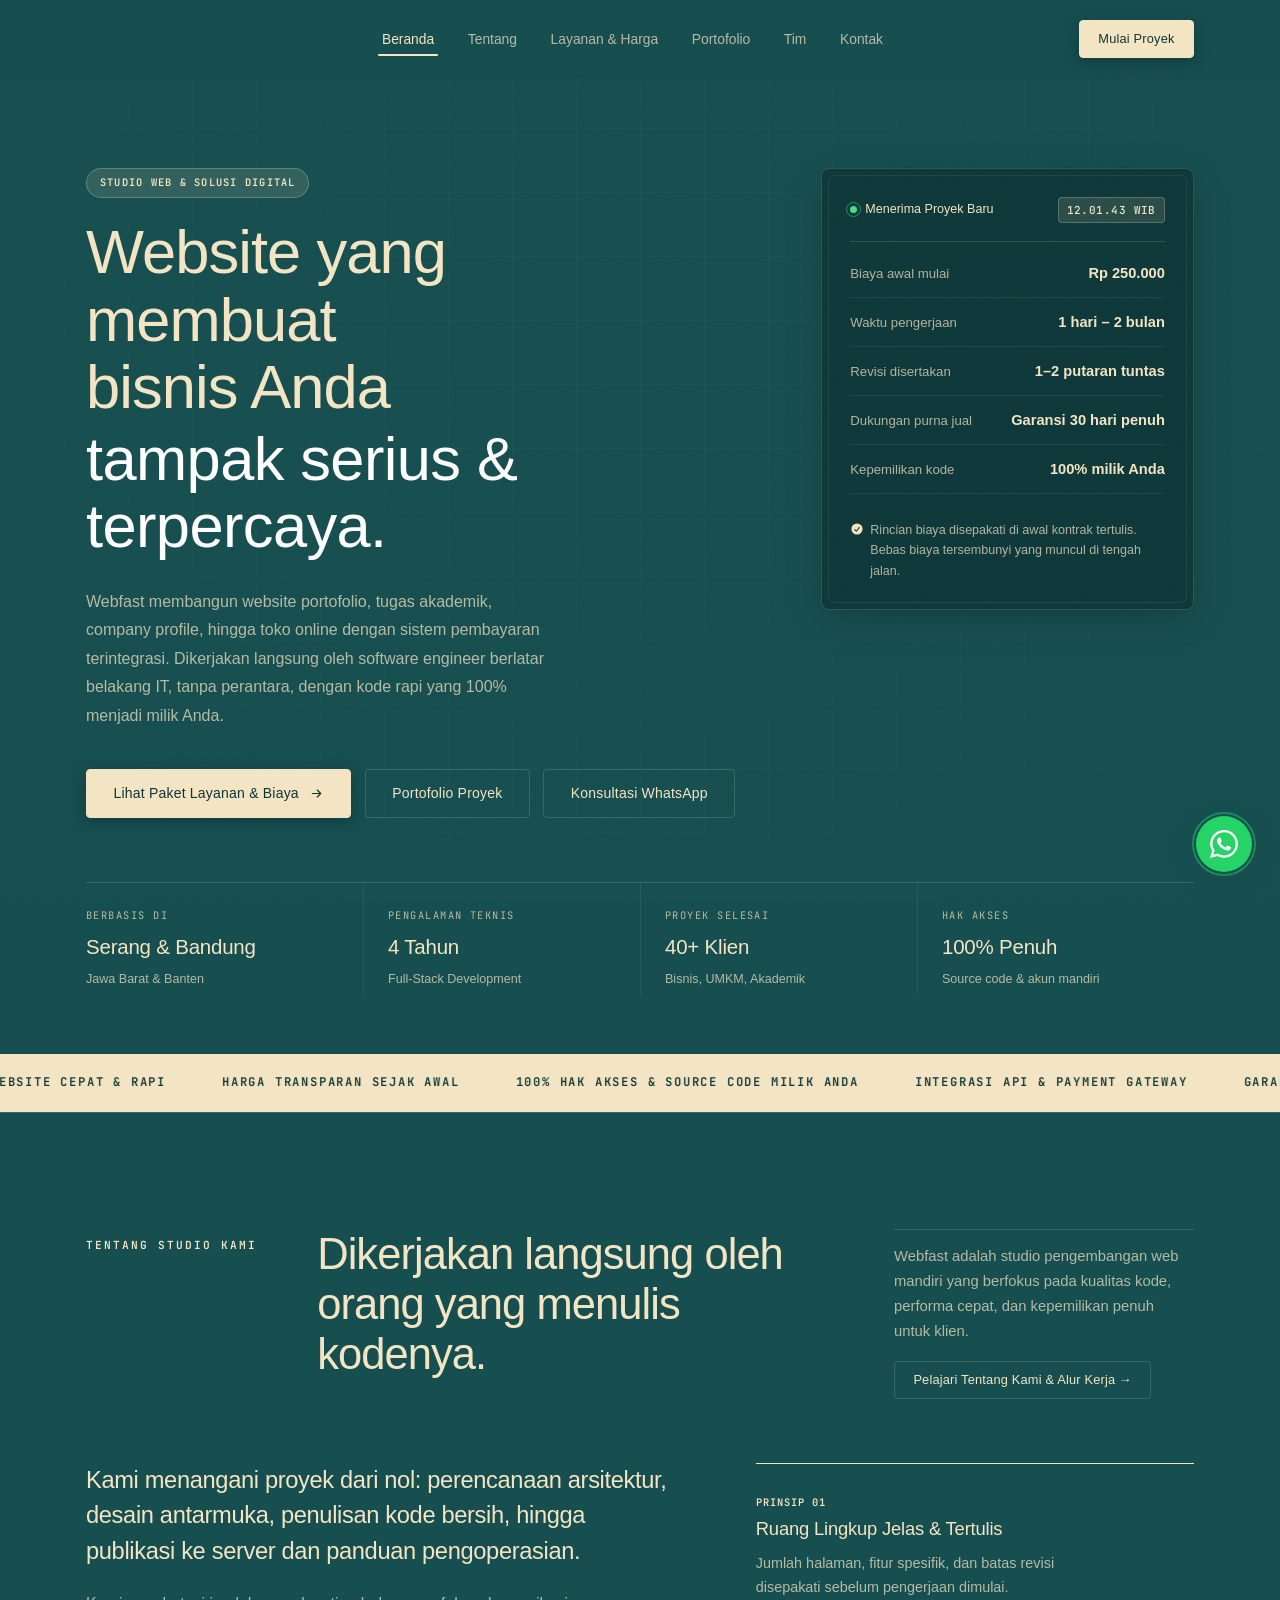
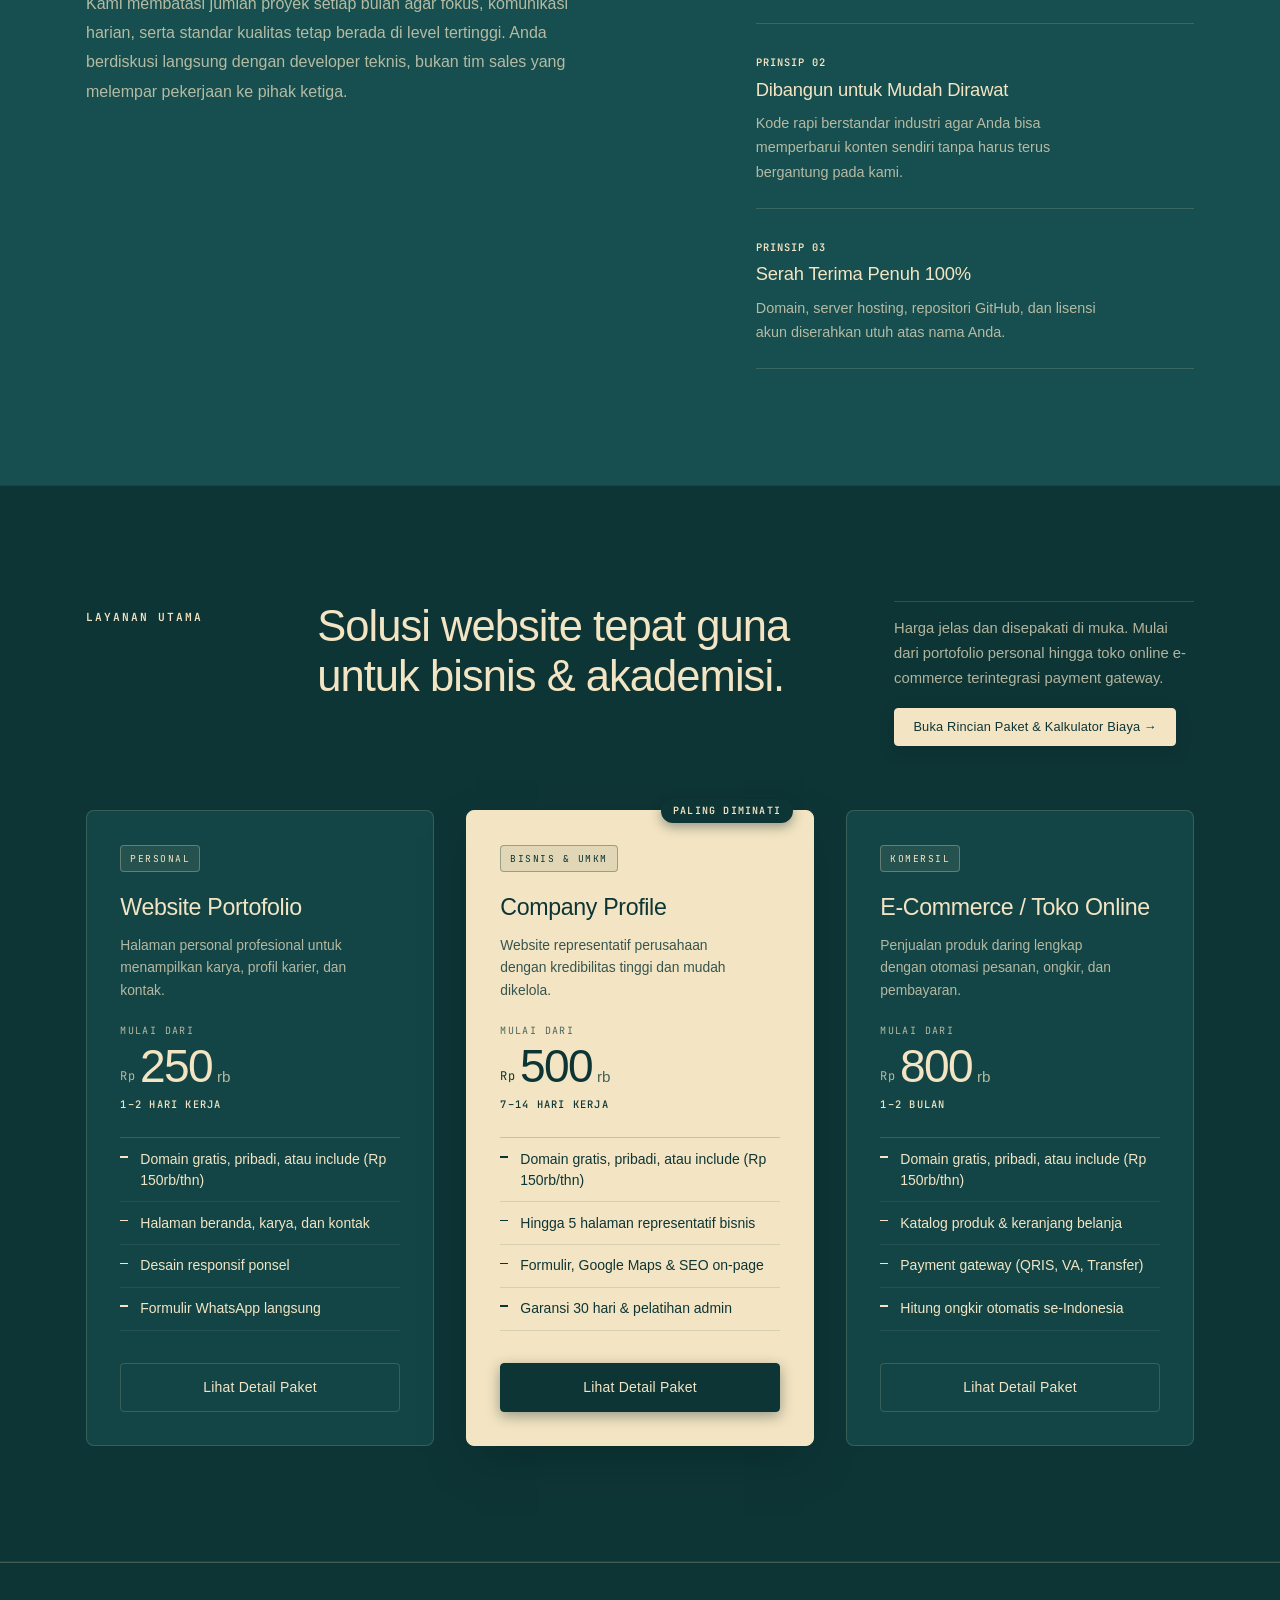
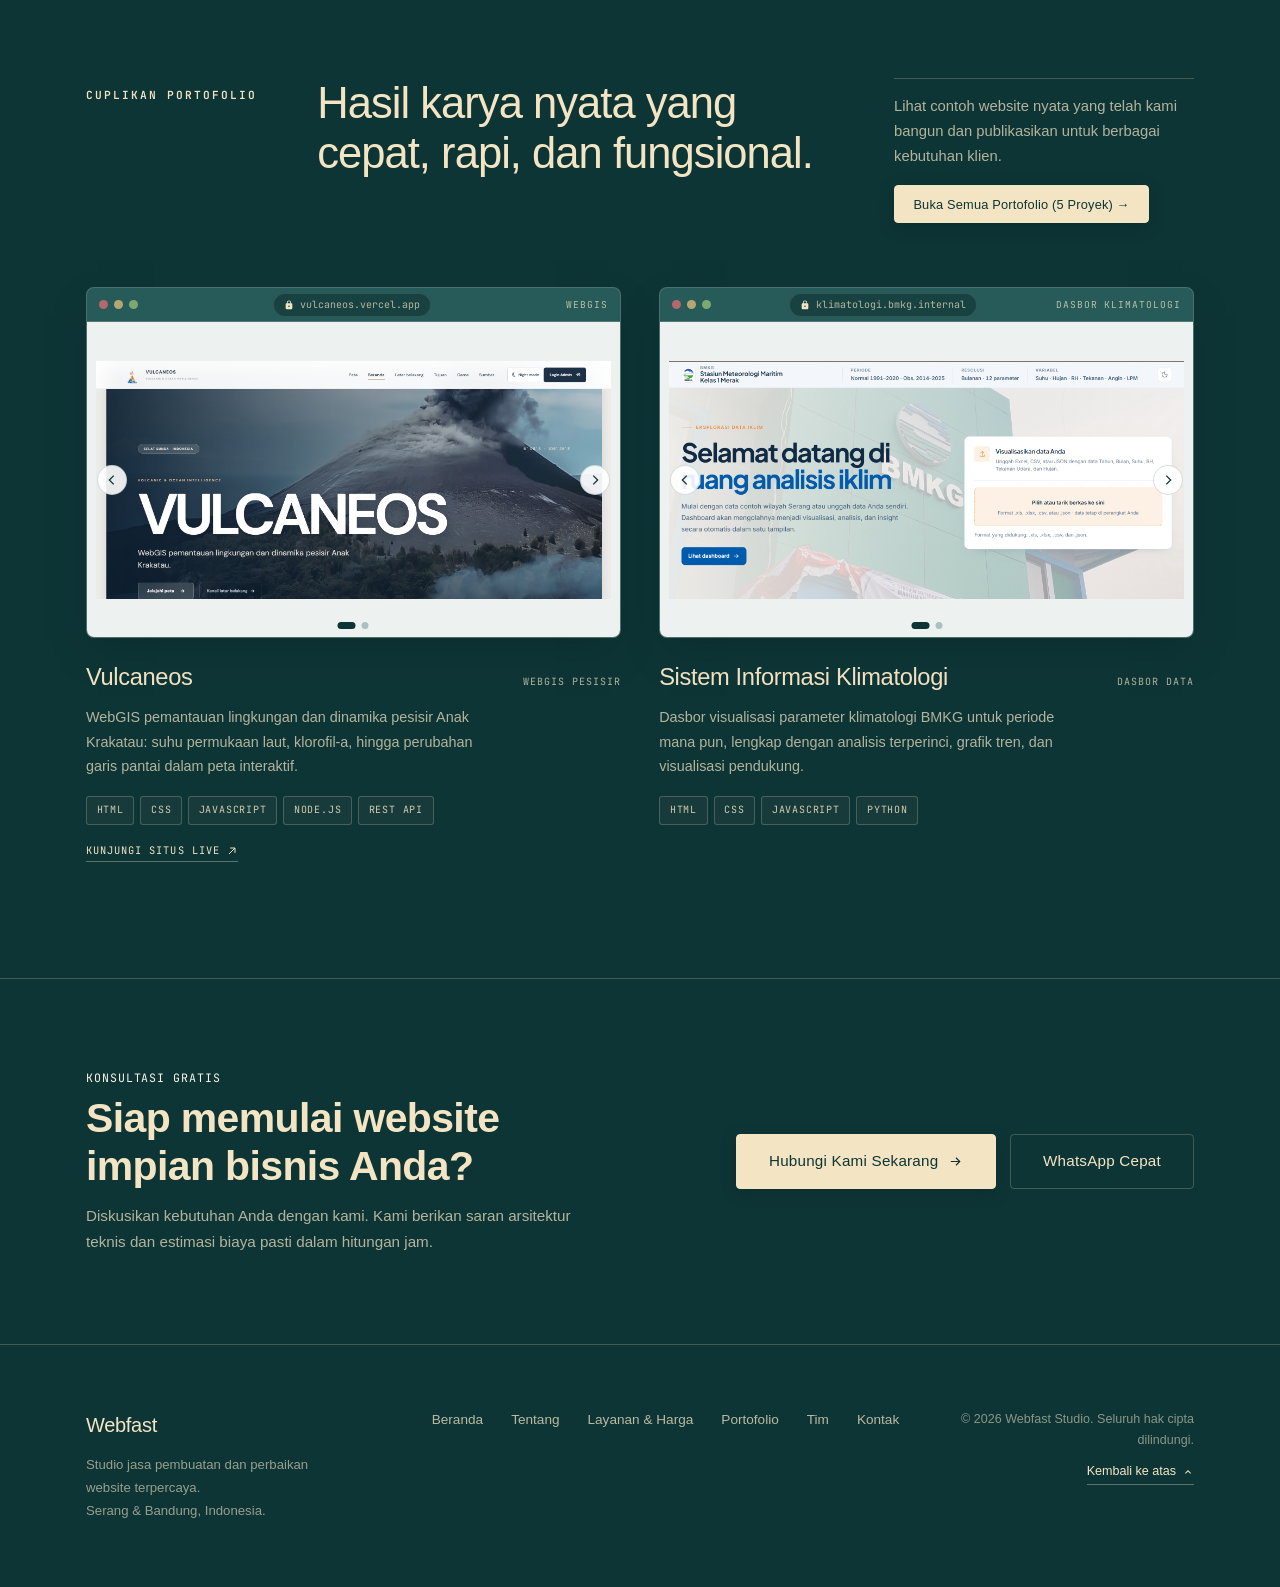
==== commit 794fa98d: "Update client count from 20 to 40" ====
--- a/index.html
+++ b/index.html
@@ -151,7 +151,7 @@
           </li>
           <li>
             <span class="meta-key">Proyek Selesai</span>
-            <span class="meta-value">20+ Klien</span>
+            <span class="meta-value">40+ Klien</span>
             <span class="meta-sub">Bisnis, UMKM, Akademik</span>
           </li>
           <li>
